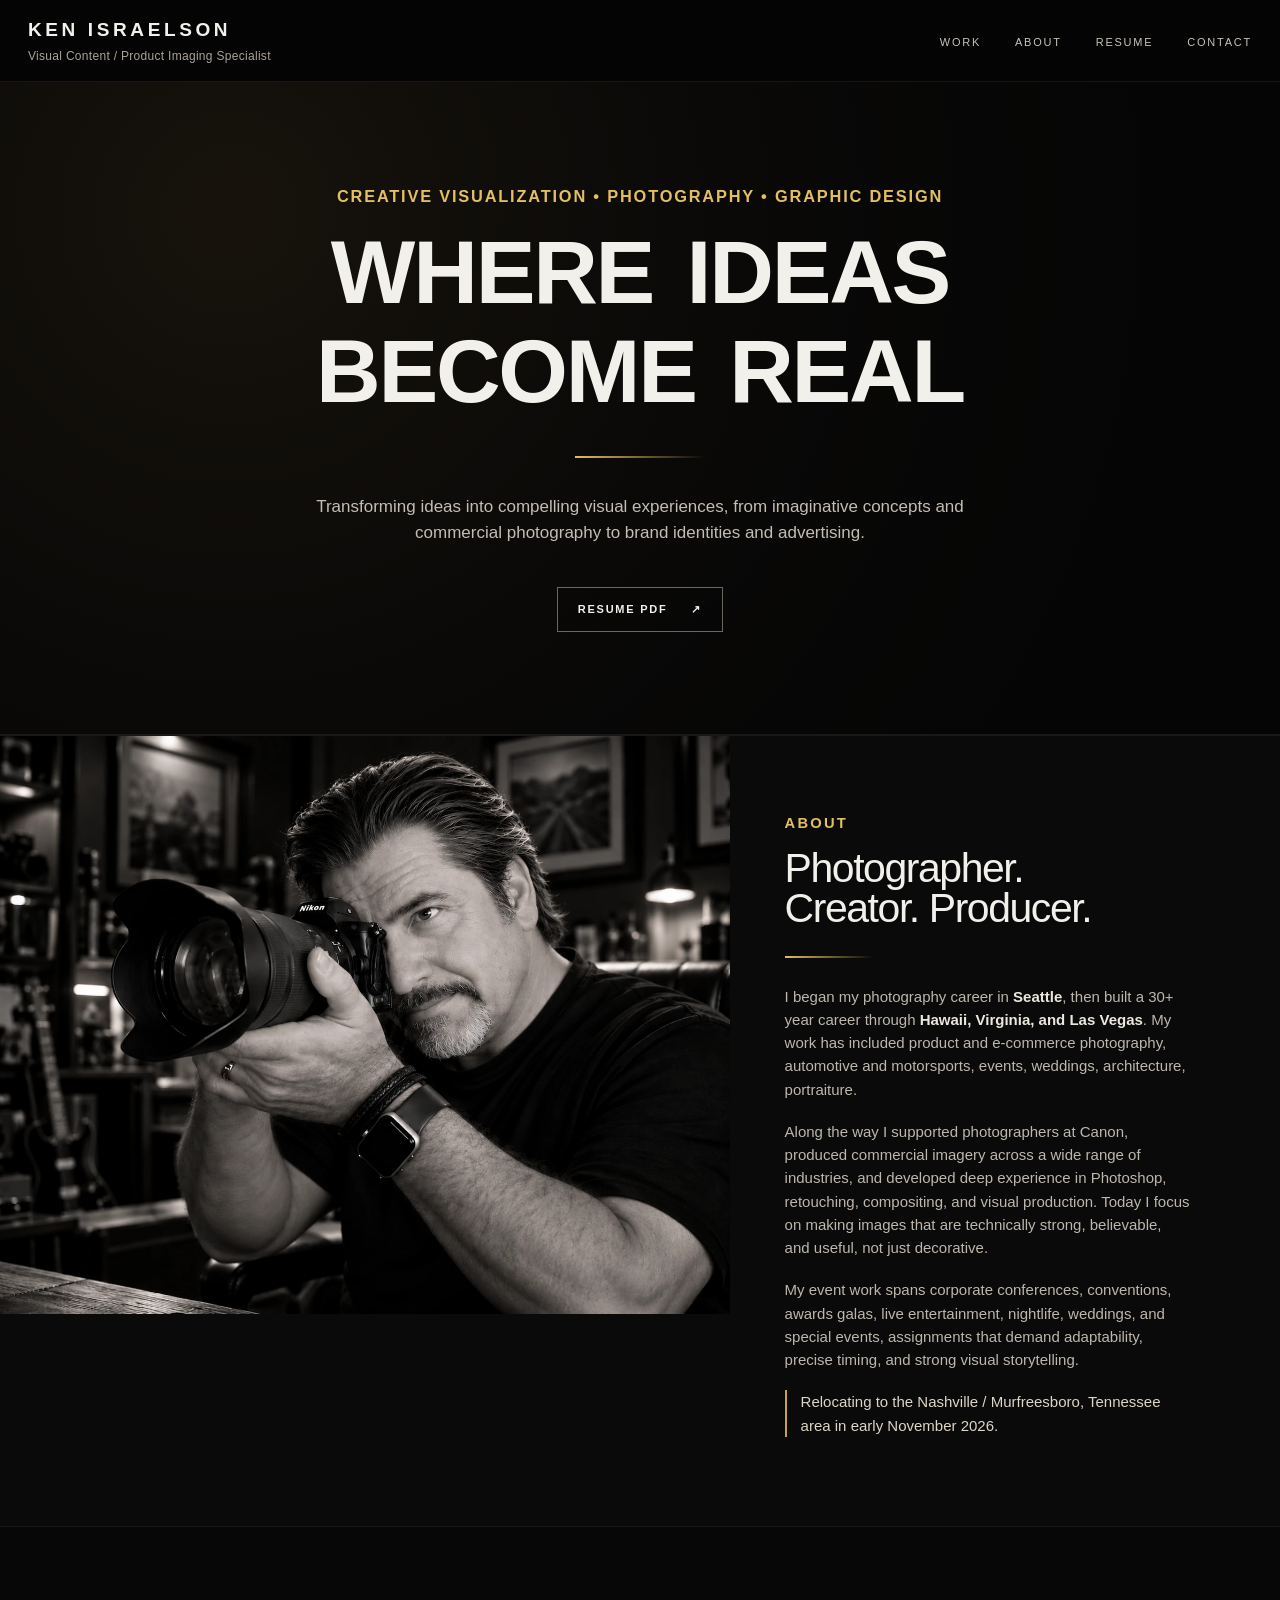
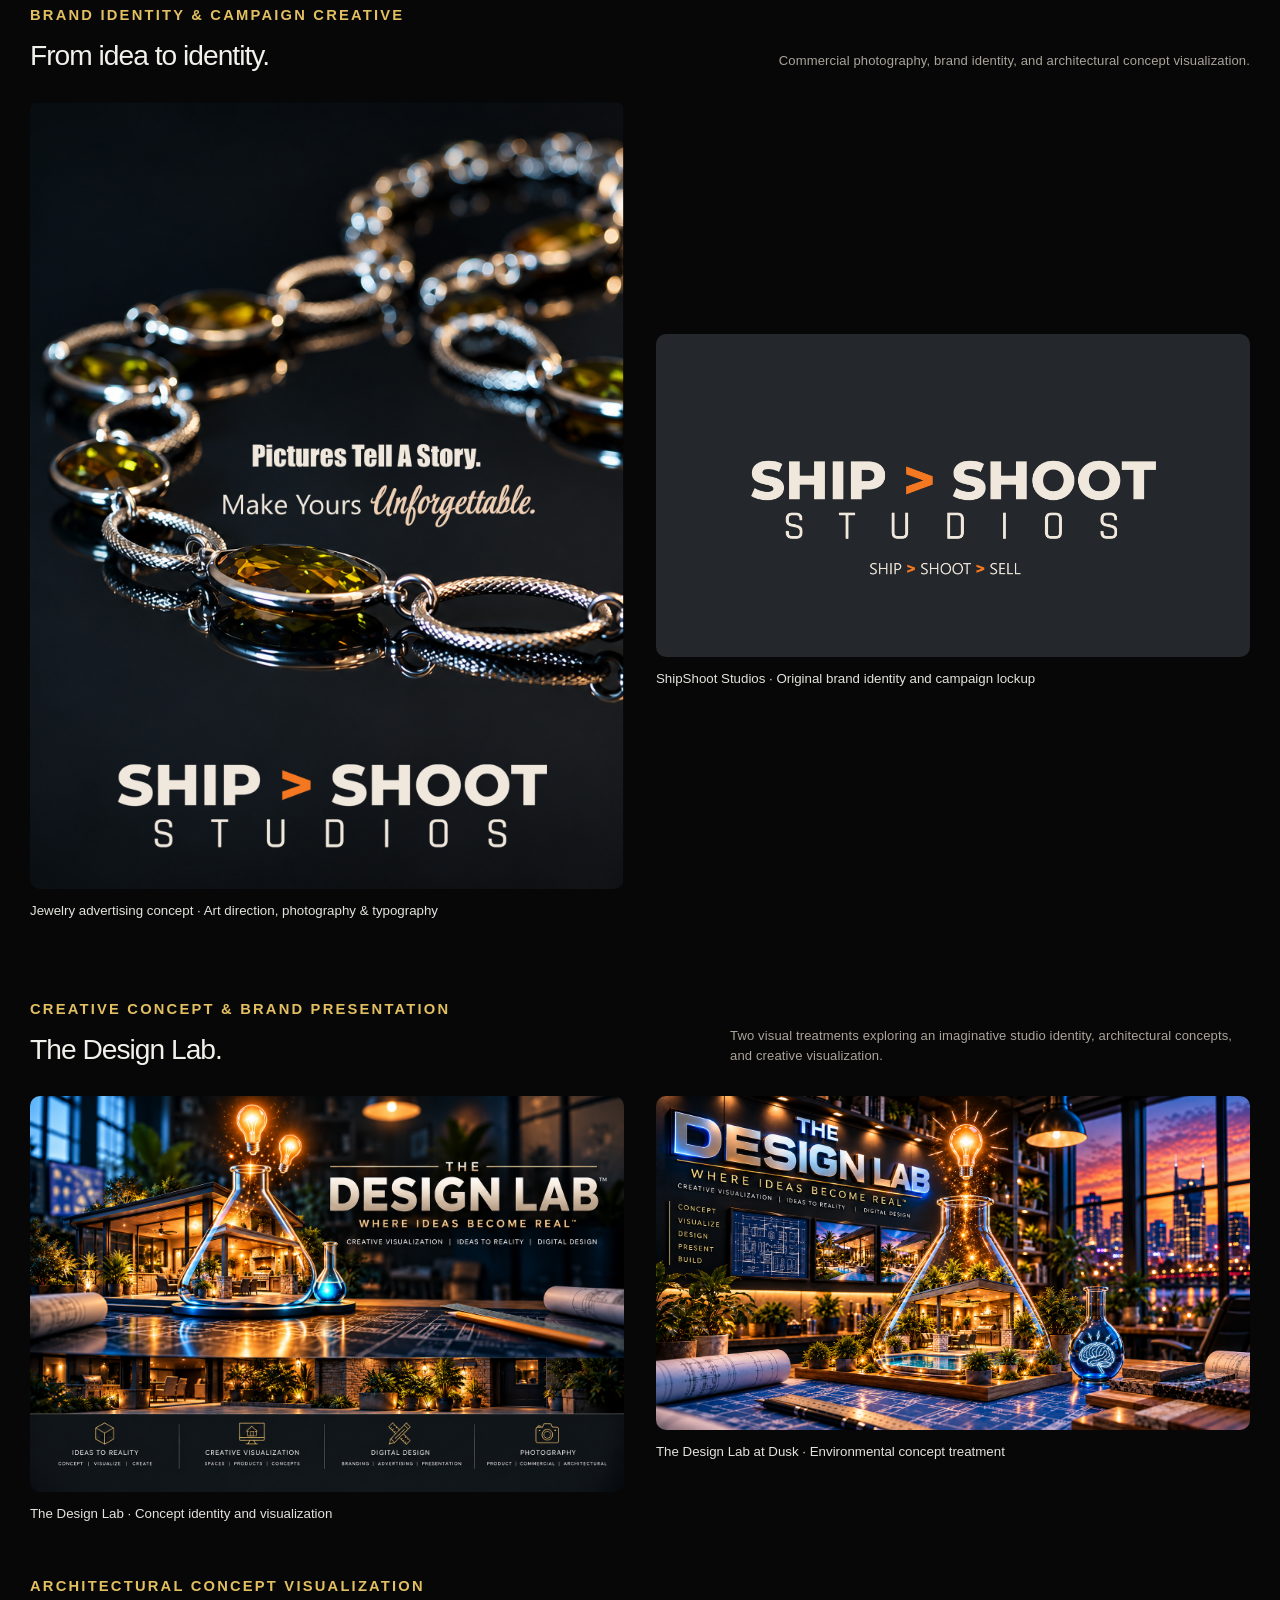
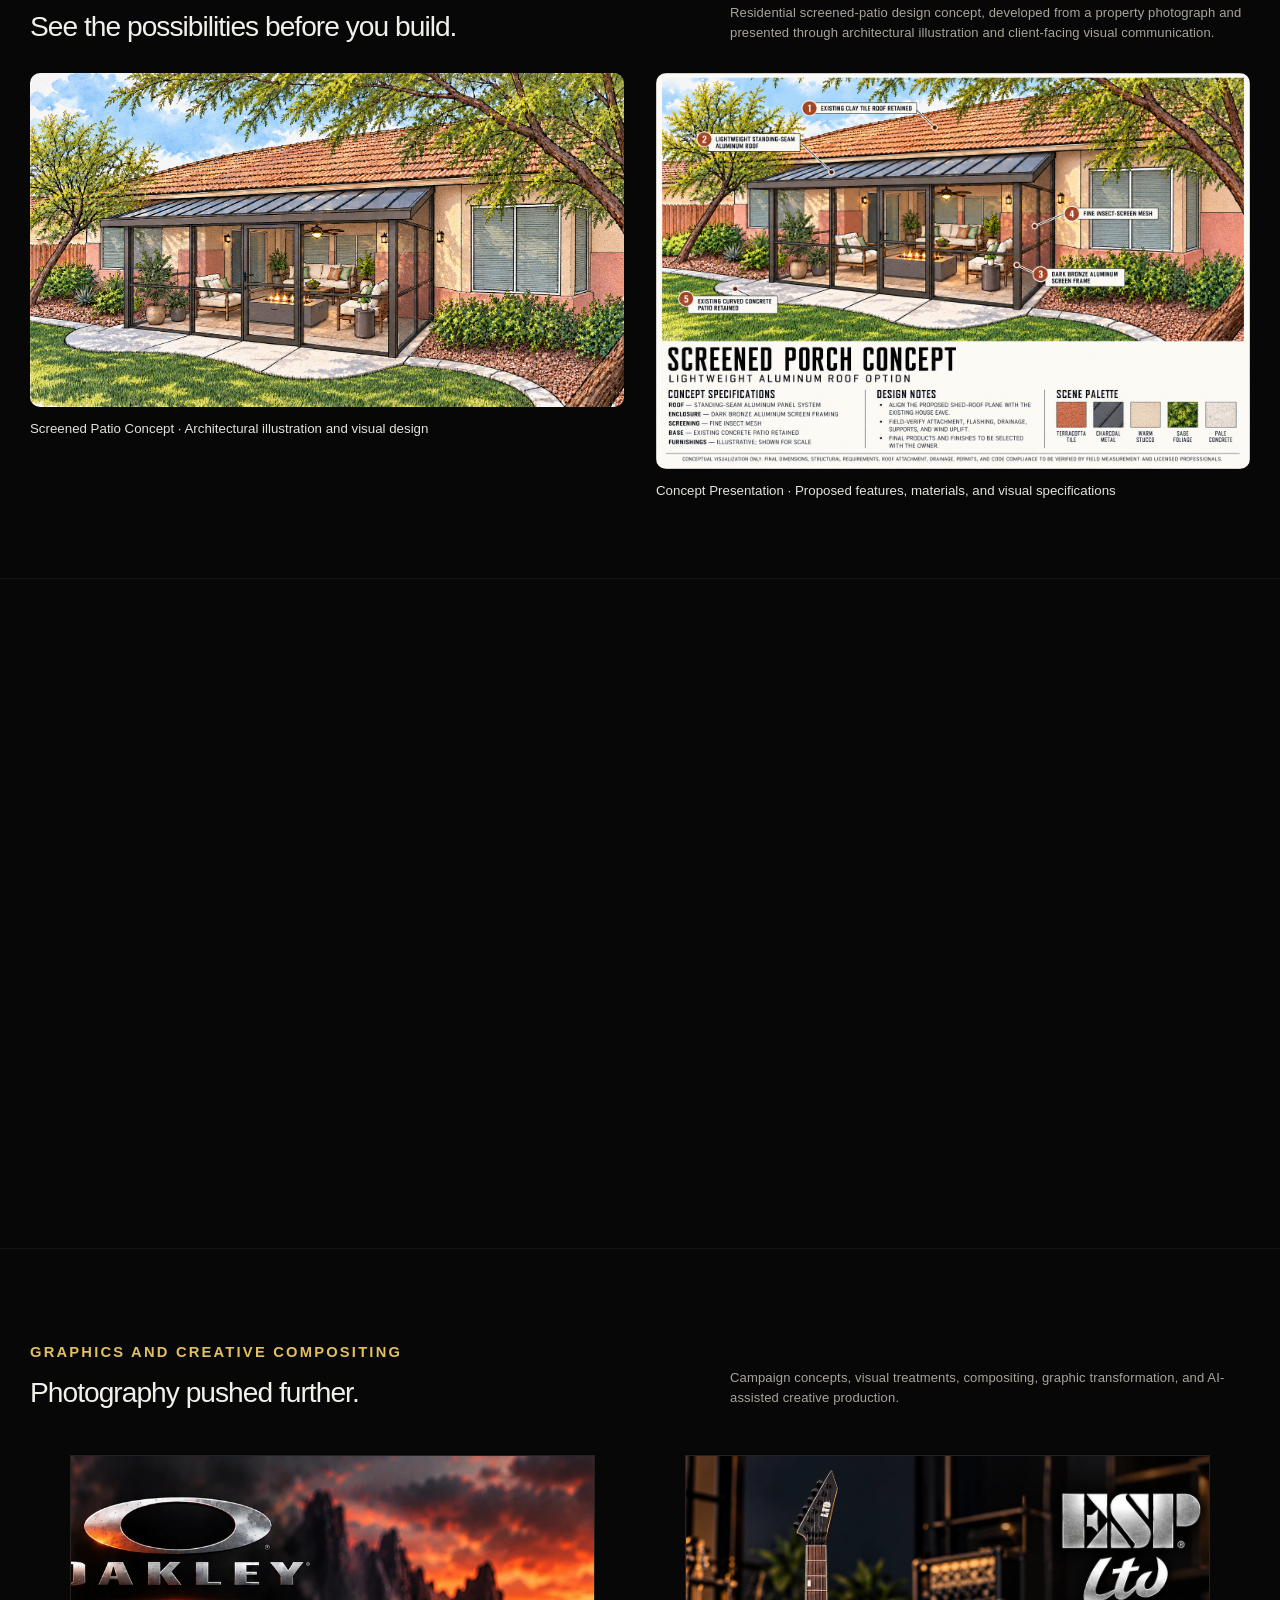
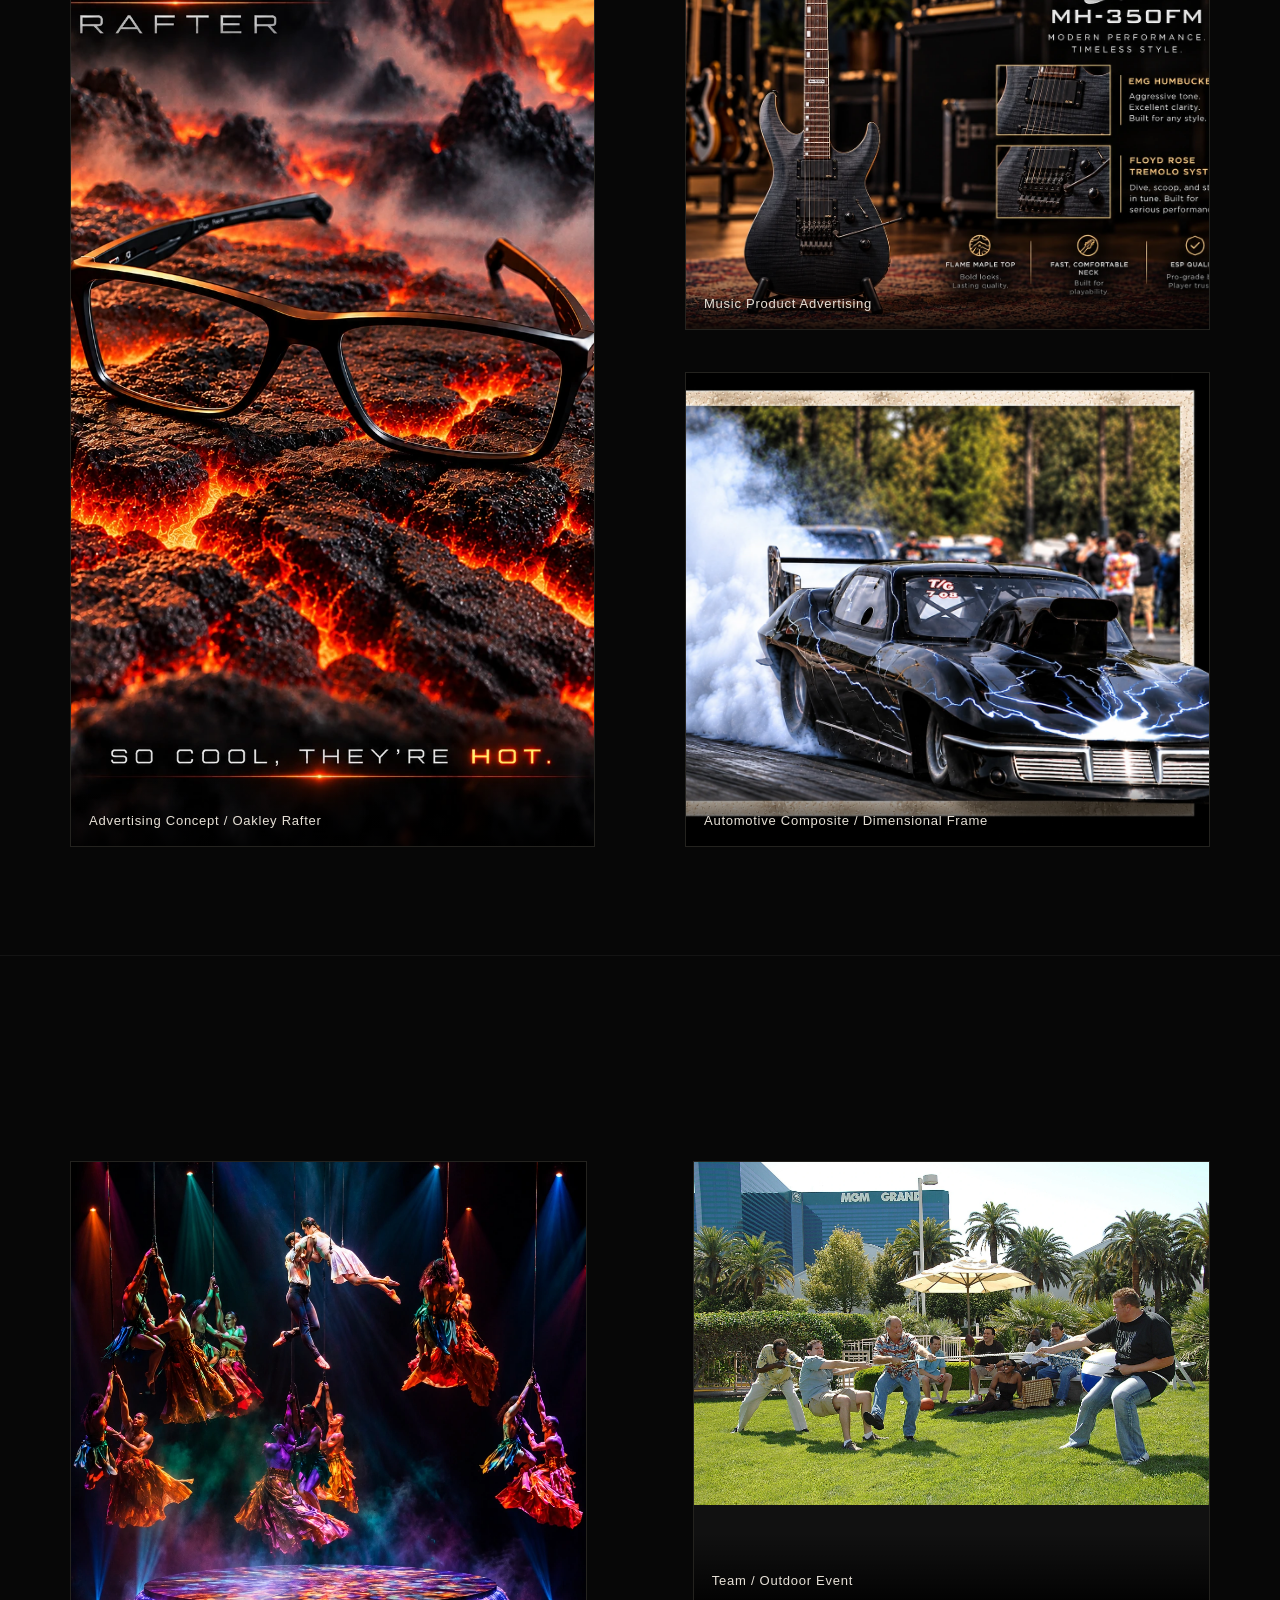
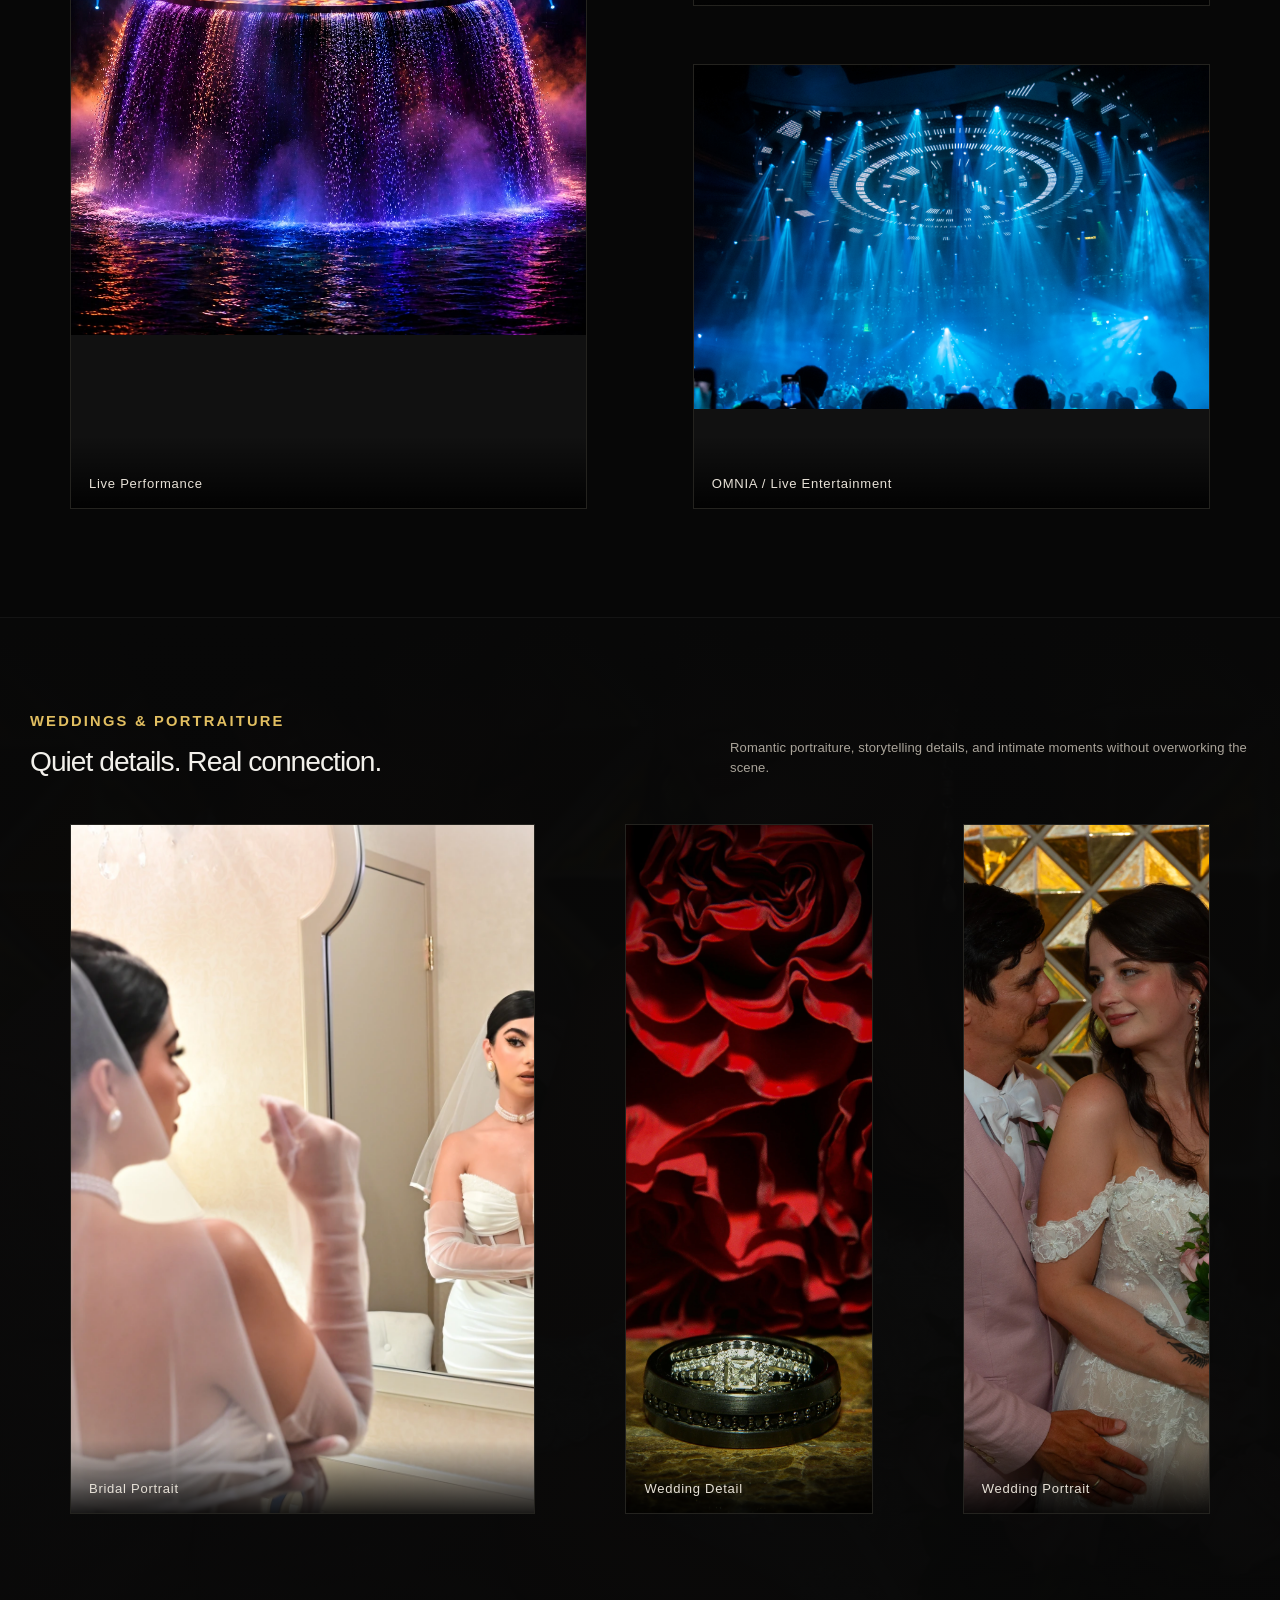
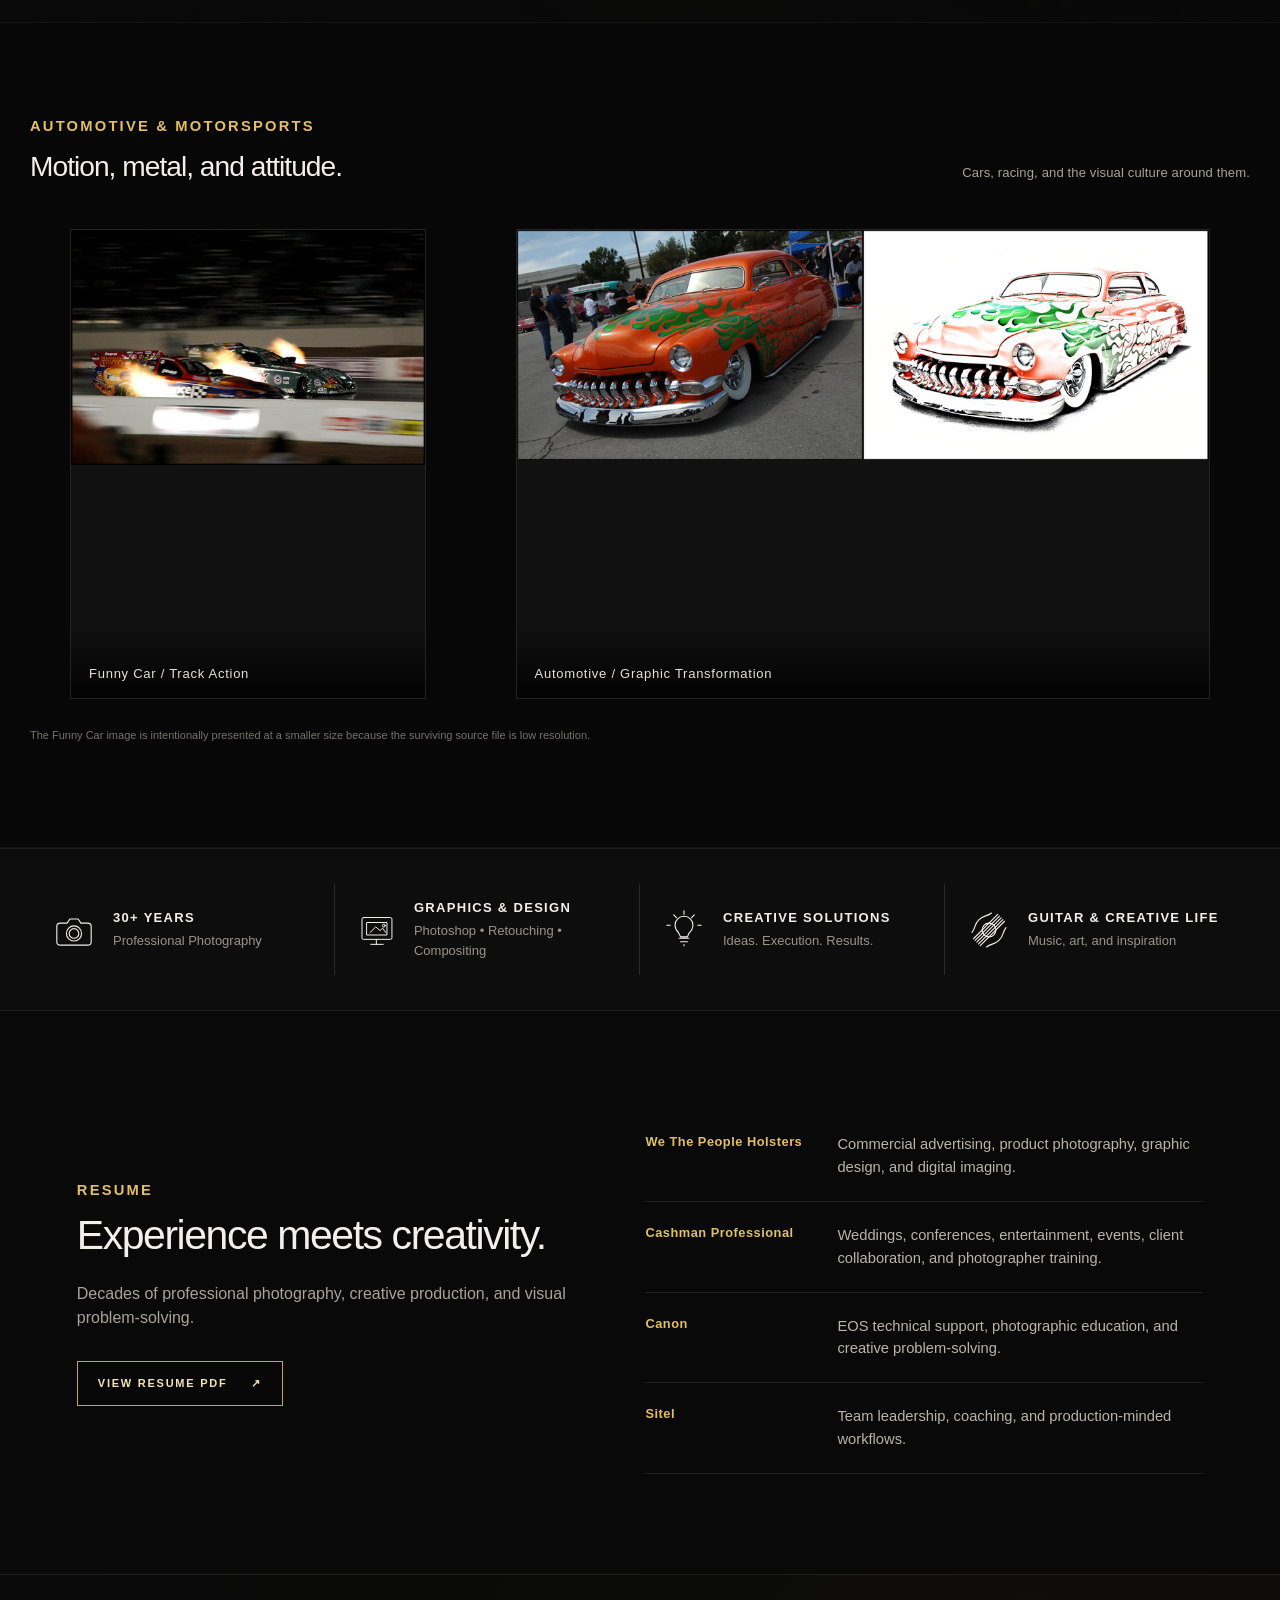
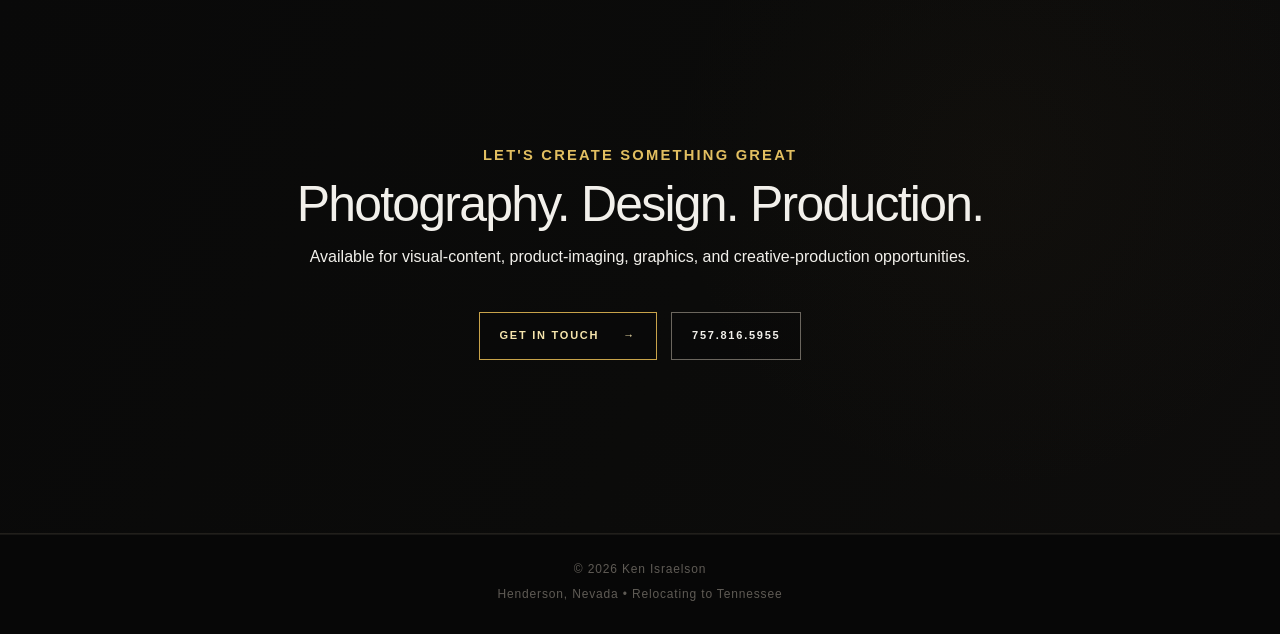
==== index.html @ 11bb99fb "Add files via upload" ====
<!DOCTYPE html>

<html lang="en">
<head>
<meta charset="utf-8"/>
<meta content="width=device-width, initial-scale=1" name="viewport"/>
<title>Ken Israelson, Creative Visualization, Photography &amp; Graphic Design</title>
<meta content="Creative visualization, commercial photography, graphic design and advertising by Ken Israelson. Where ideas become real." name="description"/>
<link href="styles.css" rel="stylesheet"/>
<style>
.brand-showcase { padding-block: clamp(3rem, 6vw, 6rem); }
.showcase-grid { display:grid; grid-template-columns:repeat(2,minmax(0,1fr));gap:clamp(1rem,2.5vw,2rem); }
.showcase-item { margin:0; min-width:0; }
.showcase-item img { display:block;width:100%;height:auto;object-fit:contain;border-radius:10px; }
.showcase-item img[src*="Extended_Transparent"] { background:#24272B; padding:clamp(1rem,2vw,2rem); box-sizing:border-box; }
.showcase-item figcaption { padding-top:.75rem; font-size:.88rem; line-height:1.45; opacity:.8; }
@media(max-width:760px){.showcase-grid{grid-template-columns:1fr;}}
</style>
<style>
/* Portfolio refinement: preserve full photographic compositions and hero typography. */
.hero { display:block; }
.hero-copy { max-width: 950px; width:100%; }
.product-mosaic { display:grid; grid-template-columns: repeat(2,minmax(0,1fr)); gap: clamp(1rem,2vw,1.75rem); }
.product-mosaic .tile { min-width:0; }
.product-mosaic .tile img { display:block; width:100%; height:auto; max-height:560px; object-fit:contain; object-position:center; }
.events-mosaic { display:grid; grid-template-columns:repeat(2,minmax(0,1fr));gap:clamp(1rem,2vw,1.75rem); }
.events-mosaic .tile { min-width:0; }
.events-mosaic .tile img { width:100%;height:auto;object-fit:contain; }
.selected .feature-grid { grid-template-columns:repeat(2,minmax(0,1fr)); }
@media (max-width:760px) { .product-mosaic,.events-mosaic,.selected .feature-grid {grid-template-columns:1fr;} }
</style><style>
/* Blink portfolio final editorial refinements */
.hero { min-height:auto; padding-bottom: clamp(3rem,6vw,5.5rem); }
.hero-copy { max-width:980px; }
.hero h1 { font-family: "Arial Black", "Montserrat", "Segoe UI", Arial, sans-serif; font-weight: 800; font-size:clamp(3.3rem, 7.2vw, 7.8rem); letter-spacing:-.065em; line-height:.98; text-transform:uppercase; text-wrap:balance; }
.hero-square-period { display:inline-block; width:.115em; height:.115em; background:currentColor; margin-left:.035em; vertical-align:baseline; transform:translateY(-.055em); }
.hero-actions { margin-top:1.85rem; }
.hero .eyebrow { letter-spacing:.19em; }
.brand-showcase { scroll-margin-top:6rem; }
.lab-heading { margin-top:clamp(3rem,6vw,6rem); }
.designlab-grid { grid-template-columns:1fr; }
.designlab-grid img { width:100%; height:auto; max-height:none; object-fit:contain; }
.product-holster img { max-height:330px!important; width:100%; object-fit:contain; background:#151718; }
.omnia-event img { max-height:560px; object-fit:contain; }
@media(max-width:760px) { .hero h1 { font-size:clamp(2.8rem,10vw,5rem); letter-spacing:-.055em; } .hero-copy {padding-inline:0;} }
</style><style>
/* Homepage-only eyebrow: easier to read without changing other section labels. */
.hero .eyebrow {
  font-size: clamp(14px, 1.25vw, 16px);
  font-weight: 700;
  letter-spacing: .12em;
  line-height: 1.5;
  max-width: 100%;
}
</style>
<style>
/* Final editorial and typography pass, 2026-10-24 */
/* Center the entire introduction, without stretching the words unnaturally. */
.hero { display:flex; justify-content:center; }
.hero-copy {
  width:min(100% - 48px, 850px);
  max-width:850px;
  min-height:0;
  margin:0 auto;
  padding:clamp(56px,7vw,105px) 0 clamp(62px,7vw,108px);
  align-items:stretch;
}
.hero h1 { max-width:100%; }
.hero-actions { width:100%; justify-content:center; }
/* Bring category labels forward, and restore readable supporting labels. */
.eyebrow { font-size:clamp(13px,1.15vw,16px); letter-spacing:.15em; line-height:1.5; }
.hero .eyebrow { font-size:clamp(14px,1.28vw,17px); letter-spacing:.11em; }
.section-heading h2 { font-size:clamp(24px,2.2vw,36px); line-height:1.13; }
.section-heading p { font-size:clamp(12.5px,1.02vw,14px); line-height:1.55; }
.showcase-item figcaption { font-size:clamp(13px,1.04vw,15px); opacity:.94; line-height:1.5; }
.tile figcaption { font-size:clamp(13px,1.02vw,15px); letter-spacing:.055em; }
.capability strong { font-size:13px; }
.capability span { font-size:13px; }
/* Make the two Design Lab treatments the same grid size as the patio pair. */
.designlab-grid { grid-template-columns:repeat(2,minmax(0,1fr)); }
.designlab-grid img { width:100%; height:auto; max-height:none; object-fit:contain; }
/* Use the unused vertical space beside the tall jewelry advertisement. */
.brand-showcase > .showcase-grid:first-of-type { align-items:stretch; }
.shipshoot-logo-item {
  display:flex; flex-direction:column; justify-content:center;
}
.shipshoot-logo-item img { width:100%; height:auto; object-fit:contain; }
.shipshoot-logo-item figcaption { align-self:stretch; }
@media(max-width:760px) {
  .hero-copy { width:calc(100% - 42px); padding-block:64px 72px; }
  .hero h1 { font-size:clamp(2.7rem,10vw,5rem); }
  .designlab-grid { grid-template-columns:1fr; }
  .shipshoot-logo-item { justify-content:flex-start; }
  .section-heading { gap:14px; }
}
</style><style>
/* 2026-10-24: Final homepage and closing-section layout correction. */
.hero { display:flex; justify-content:center; padding:0; text-align:center; }
.hero .hero-copy {
  box-sizing:border-box; width:min(100% - 40px, 1120px); max-width:1120px;
  margin:0 auto; padding:clamp(70px,8vw,118px) 0 clamp(72px,8vw,114px);
  display:flex; flex-direction:column; align-items:center; justify-content:center;
  text-align:center;
}
.hero h1 {
  width:100%; max-width:none; margin:0 auto;
  font-family:"Arial Black","Montserrat","Segoe UI",Arial,sans-serif;
  font-weight:800; font-size:clamp(27px,7vw,98px);
  line-height:1.10; letter-spacing:-.025em; word-spacing:.12em;
  text-align:center; text-wrap:unset;
}
.hero h1 .hero-line { display:inline-block; white-space:nowrap; }
.hero .eyebrow { margin-inline:auto; text-align:center; }
.hero .gold-rule { margin:clamp(22px,3vw,36px) auto; }
.hero p { max-width:690px; margin:0 auto 26px; text-align:center; }
.hero .hero-actions { width:100%; display:flex; justify-content:center; margin-top:14px; }
.hero .hero-actions .button { justify-content:center; }
/* Resume section: calm introductory column, four coherent experience points. */
.resume { gap:clamp(28px,5vw,80px); grid-template-columns:minmax(0, .95fr) minmax(0, 1.05fr); align-items:center; }
.resume-copy h2 { max-width:560px; }
.resume-copy p { max-width:560px; }
.resume-points > div { grid-template-columns:minmax(135px, 170px) minmax(0,1fr); gap:22px; align-items:start; }
.resume-points strong { font-size:clamp(12px,1vw,14px); line-height:1.45; letter-spacing:.04em; }
.resume-points span { font-size:clamp(14px,1.15vw,16px); line-height:1.55; }
/* Final contact and footer are centered as a unified closing composition. */
.contact { text-align:center; justify-content:center; }
.contact .contact-inner { display:flex; flex-direction:column; align-items:center; text-align:center; }
.contact .eyebrow { text-align:center; }
.contact h2 { max-width:100%; text-align:center; }
.contact p { max-width:760px; text-align:center; }
.contact .contact-actions { display:flex; flex-wrap:wrap; justify-content:center; align-items:center; gap:14px; margin-top:26px; }
.contact .contact-actions .button { justify-content:center; min-height:48px; }
footer { display:flex; flex-direction:column; align-items:center; justify-content:center; gap:7px; text-align:center; font-size:12px; letter-spacing:.07em; padding:25px 20px 30px; }
@media(max-width:980px) {
 .resume { grid-template-columns:1fr; gap:38px; }
 .resume-points > div { grid-template-columns:minmax(120px,170px) minmax(0,1fr); }
}
@media(max-width:620px) {
 .hero .hero-copy { width:calc(100% - 28px); padding-block:58px 68px; }
 .hero h1 { font-size:clamp(24px,6.9vw,43px); letter-spacing:-.03em; word-spacing:.06em; line-height:1.14; }
 .hero .eyebrow { font-size:12px; letter-spacing:.07em; }
 .hero .hero-actions .button { width:auto; min-width:188px; }
 .resume-points > div { grid-template-columns:1fr; gap:6px; }
 .contact .contact-actions { flex-direction:column; width:100%; }
 .contact .contact-actions .button { width:min(100%,310px); justify-content:center; }
 footer { font-size:11px; }
}
</style><style>/* Approved thin-line capabilities icons, 2026-10-24 */
.capabilities .capability svg {fill:none;stroke:currentColor;stroke-width:1.6px;stroke-linecap:round;stroke-linejoin:round;}
.capabilities .capability svg path,.capabilities .capability svg circle,.capabilities .capability svg rect {fill:none;stroke:inherit;stroke-width:inherit;}</style></head>
<body>
<header class="site-header">
<a aria-label="Ken Israelson home" class="brand" href="#top">
<span class="brand-name">KEN ISRAELSON</span>
<span class="brand-sub">Visual Content / Product Imaging Specialist</span>
</a>
<nav aria-label="Primary navigation">
<a href="#brand-showcase">WORK</a>
<a href="#about">ABOUT</a>
<a href="#resume">RESUME</a>
<a href="#contact">CONTACT</a>
</nav>
</header>
<main id="top">
<section class="hero">
<div class="hero-copy reveal">
<div class="eyebrow">CREATIVE VISUALIZATION • PHOTOGRAPHY • GRAPHIC DESIGN</div>
<h1><span class="hero-line">WHERE IDEAS</span><br/><span class="hero-line">BECOME REAL</span></h1>
<div class="gold-rule"></div>
<p>Transforming ideas into compelling visual experiences, from imaginative concepts and commercial photography to brand identities and advertising.</p>
<div class="hero-actions">
<a class="button" href="Ken_Israelson_Creative_Marketing_Designer.pdf" rel="noopener" target="_blank">RESUME PDF <span>↗</span></a>
</div>
</div>
</section>
<section class="about" id="about">
<div class="about-photo reveal">
<img alt="Ken Israelson photographing with a Nikon camera" src="assets/images/about-ken.webp"/>
</div>
<div class="about-copy reveal">
<div class="eyebrow">ABOUT</div>
<h2>Photographer.<br/>Creator. Producer.</h2>
<div class="gold-rule short"></div>
<p>I began my photography career in <strong>Seattle</strong>, then built a 30+ year career through <strong>Hawaii, Virginia, and Las Vegas</strong>. My work has included product and e-commerce photography, automotive and motorsports, events, weddings, architecture, portraiture.</p>
<p>Along the way I supported photographers at Canon, produced commercial imagery across a wide range of industries, and developed deep experience in Photoshop, retouching, compositing, and visual production. Today I focus on making images that are technically strong, believable, and useful, not just decorative.</p>
<p>My event work spans corporate conferences, conventions, awards galas, live entertainment, nightlife, weddings, and special events, assignments that demand adaptability, precise timing, and strong visual storytelling.</p><p class="relocation">Relocating to the Nashville / Murfreesboro, Tennessee area in early November 2026.</p>
</div>
</section><section aria-labelledby="showcase-title" class="portfolio-block brand-showcase" id="brand-showcase">
<div class="section-heading reveal">
<div><div class="eyebrow">BRAND IDENTITY &amp; CAMPAIGN CREATIVE</div><h2 id="showcase-title">From idea to identity.</h2></div>
<p>Commercial photography, brand identity, and architectural concept visualization.</p>
</div>
<div class="showcase-grid">
<figure class="showcase-item reveal">
<img alt="Necklace advertising concept with Unforgettable typography" loading="lazy" src="ShipShoot_Jewelry_Ad_v01.png"/>
<figcaption>Jewelry advertising concept · Art direction, photography &amp; typography</figcaption>
</figure>
<figure class="showcase-item reveal shipshoot-logo-item">
<img alt="ShipShoot Studios transparent extended brand identity with Ship Shoot Sell tagline" loading="lazy" src="ShipShoot_Studios_Extended_Transparent.png"/>
<figcaption>ShipShoot Studios · Original brand identity and campaign lockup</figcaption>
</figure>
</div><div class="section-heading reveal lab-heading"><div><div class="eyebrow">CREATIVE CONCEPT &amp; BRAND PRESENTATION</div><h2>The Design Lab.</h2></div><p>Two visual treatments exploring an imaginative studio identity, architectural concepts, and creative visualization.</p></div><div class="showcase-grid designlab-grid"><figure class="showcase-item reveal"><img alt="The Design Lab concept banner with model house and creative laboratory imagery" loading="lazy" src="The Design Lab_ Ideas Become Reality.png"/><figcaption>The Design Lab · Concept identity and visualization</figcaption></figure><figure class="showcase-item reveal"><img alt="The Design Lab at Dusk cinematic studio visualization" loading="lazy" src="The Design Lab at Dusk.png"/><figcaption>The Design Lab at Dusk · Environmental concept treatment</figcaption></figure></div>
<div class="section-heading reveal" style="margin-top:clamp(2rem,4vw,4rem)">
<div><div class="eyebrow">ARCHITECTURAL CONCEPT VISUALIZATION</div><h2>See the possibilities before you build.</h2></div>
<p>Residential screened-patio design concept, developed from a property photograph and presented through architectural illustration and client-facing visual communication.</p>
</div>
<div class="showcase-grid">
<figure class="showcase-item reveal">
<img alt="Approved screened patio architectural concept visualization" loading="lazy" src="APPROVED_LOCKED_architectural_concept_light_roof.png"/>
<figcaption>Screened Patio Concept · Architectural illustration and visual design</figcaption>
</figure>
<figure class="showcase-item reveal">
<img alt="Screened patio design concept technical presentation sheet with design callouts" loading="lazy" src="tech_spec_sheet_lightweight_aluminum_roof.png"/>
<figcaption>Concept Presentation · Proposed features, materials, and visual specifications</figcaption>
</figure>
</div>
</section>
<section class="portfolio-block product-block">
<div class="section-heading reveal">
<div><div class="eyebrow">PRODUCT &amp; E-COMMERCE</div><h2>Built to make the subject matter.</h2></div>
<p>Controlled light, clean surfaces, believable texture, and production-minded consistency.</p>
</div>
<div class="mosaic product-mosaic">
<figure class="tile reveal"><img alt="NVMe enclosure on reflective surface" loading="lazy" src="assets/images/nvme-enclosure.webp"/><figcaption>Tabletop / Technology</figcaption></figure>
<figure class="tile reveal product-holster"><img alt="Holster product photograph on industrial bench" loading="lazy" onerror="this.onerror=null;this.src='assets/images/hero-product.webp'" src="hero-product.JPG"/><figcaption>Product / Lifestyle Studio</figcaption></figure>
</div>
</section>
<section class="portfolio-block creative-block">
<div class="section-heading reveal">
<div><div class="eyebrow">GRAPHICS AND CREATIVE COMPOSITING</div><h2>Photography pushed further.</h2></div>
<p>Campaign concepts, visual treatments, compositing, graphic transformation, and AI-assisted creative production.</p>
</div>
<div class="mosaic creative-mosaic">
<figure class="tile tall reveal"><img alt="Oakley Rafter volcanic advertising concept" loading="lazy" src="assets/images/oakley-rafter-lava.webp"/><figcaption>Advertising Concept / Oakley Rafter</figcaption></figure>
<figure class="tile wide reveal"><img alt="ESP LTD MH-350FM advertising composition" loading="lazy" src="assets/images/esp-ltd-mh350fm.webp"/><figcaption>Music Product Advertising</figcaption></figure>
<figure class="tile wide reveal"><img alt="Corvette burnout pop-out compositing treatment" loading="lazy" src="assets/images/corvette-popout.webp"/><figcaption>Automotive Composite / Dimensional Frame</figcaption></figure>
</div>
</section>
<section class="portfolio-block event-block">
<div class="section-heading reveal">
<div><div class="eyebrow">PEOPLE &amp; EVENTS</div><h2>Moments with energy.</h2></div>
<p>Live performance, corporate events, audiences, and candid human interaction.</p>
</div>
<div class="mosaic events-mosaic">
<figure class="tile tall reveal"><img alt="Aerial performance over a water stage" loading="lazy" src="assets/images/le-reve-enhanced.webp"/><figcaption>Live Performance</figcaption></figure>
<figure class="tile reveal"><img alt="Outdoor corporate team event" loading="lazy" src="assets/images/event-outdoor.webp"/><figcaption>Team / Outdoor Event</figcaption></figure>
<figure class="tile reveal omnia-event"><img alt="OMNIA nightclub kinetic chandelier and theatrical lighting" loading="lazy" src="Omnia.jpg"/><figcaption>OMNIA / Live Entertainment</figcaption></figure></div>
</section>
<section class="portfolio-block wedding-block">
<div aria-hidden="true" class="wedding-bg"></div>
<div class="section-heading reveal">
<div><div class="eyebrow">WEDDINGS &amp; PORTRAITURE</div><h2>Quiet details. Real connection.</h2></div>
<p>Romantic portraiture, storytelling details, and intimate moments without overworking the scene.</p>
</div>
<div class="mosaic wedding-mosaic">
<figure class="tile wide reveal"><img alt="Bride reflected in a mirror" loading="lazy" src="assets/images/bride-mirror.webp"/><figcaption>Bridal Portrait</figcaption></figure>
<figure class="tile tall reveal"><img alt="Wedding rings in front of deep red roses" loading="lazy" src="assets/images/wedding-rings.webp"/><figcaption>Wedding Detail</figcaption></figure>
<figure class="tile tall reveal"><img alt="Wedding couple portrait against stained glass" loading="lazy" src="assets/images/wedding-couple.webp"/><figcaption>Wedding Portrait</figcaption></figure>
</div>
</section>
<section class="portfolio-block auto-block">
<div class="section-heading reveal">
<div><div class="eyebrow">AUTOMOTIVE &amp; MOTORSPORTS</div><h2>Motion, metal, and attitude.</h2></div>
<p>Cars, racing, and the visual culture around them.</p>
</div>
<div class="auto-grid">
<figure class="tile john-force reveal"><img alt="John Force Castrol Funny Car racing alongside another Funny Car" loading="lazy" src="assets/images/john-force-funny-car.jpg"/><figcaption>Funny Car / Track Action</figcaption></figure>
<figure class="tile ratrod reveal"><img alt="Orange Mercury photograph paired with a graphic interpretation" loading="lazy" src="assets/images/mercury-graphic.jpg"/><figcaption>Automotive / Graphic Transformation</figcaption></figure>
</div>
<p class="small-source-note reveal">The Funny Car image is intentionally presented at a smaller size because the surviving source file is low resolution.</p>
</section>
<section aria-label="Capabilities" class="capabilities reveal">
<div class="capability">
<svg aria-hidden="true" fill="none" stroke="currentColor" stroke-linecap="round" stroke-linejoin="round" stroke-width="1.6" viewbox="0 0 64 64"><path d="M12 22h10l4-6h12l4 6h10a5 5 0 0 1 5 5v22a5 5 0 0 1-5 5H12a5 5 0 0 1-5-5V27a5 5 0 0 1 5-5Z"></path><circle cx="32" cy="37" r="11"></circle><circle cx="32" cy="37" r="7"></circle></svg>
<div><strong>30+ YEARS</strong><span>Professional Photography</span></div>
</div>
<div class="capability">
<svg aria-hidden="true" fill="none" stroke="currentColor" stroke-linecap="round" stroke-linejoin="round" stroke-width="1.6" viewbox="0 0 64 64"><rect height="35" rx="2.5" width="48" x="8" y="12"></rect><path d="M31 47v8M22 55h20M16 20h32v20H16zM21 36l9-9 7 6 4-4 5 7"></path><circle cx="43" cy="25" r="2.3"></circle></svg>
<div><strong>GRAPHICS &amp; DESIGN</strong><span>Photoshop • Retouching • Compositing</span></div>
</div>
<div class="capability">
<svg aria-hidden="true" fill="none" stroke="currentColor" stroke-linecap="round" stroke-linejoin="round" stroke-width="1.6" viewbox="0 0 64 64"><path d="M25 44h14M27 49h10M32 53v2M24 36c-3-3-5-7-5-11a13 13 0 0 1 26 0c0 5-3 9-6 12l-2 5H27l-3-6Z M32 4v5M12 25h-5M52 25h5M17 10l4 4M47 10l-4 4"></path></svg>
<div><strong>CREATIVE SOLUTIONS</strong><span>Ideas. Execution. Results.</span></div>
</div>
<div class="capability">
<svg aria-hidden="true" fill="none" stroke="currentColor" stroke-linecap="round" stroke-linejoin="round" stroke-width="1.6" viewbox="0 0 64 64"><g transform="rotate(45 32 32)"><path d="M17 12c-1 9-6 10-6 20s5 11 6 20M47 12c1 9 6 10 6 20s-5 11-6 20"></path><circle cx="32" cy="32" r="10"></circle><path d="M25 7v50M28.5 7v50M32 7v50M35.5 7v50M39 7v50"></path></g></svg>
<div><strong>GUITAR &amp; CREATIVE LIFE</strong><span>Music, art, and inspiration</span></div>
</div>
</section>
<section class="resume" id="resume">
<div class="resume-copy reveal">
<div class="eyebrow">RESUME</div>
<h2>Experience meets creativity.</h2>
<p>Decades of professional photography, creative production, and visual problem-solving.</p>
<a class="button gold" href="Ken_Israelson_Creative_Marketing_Designer.pdf" rel="noopener" target="_blank">VIEW RESUME PDF <span>↗</span></a>
</div>
<div class="resume-points reveal"><div><strong>We The People Holsters</strong><span>Commercial advertising, product photography, graphic design, and digital imaging.</span></div><div><strong>Cashman Professional</strong><span>Weddings, conferences, entertainment, events, client collaboration, and photographer training.</span></div><div><strong>Canon</strong><span>EOS technical support, photographic education, and creative problem-solving.</span></div><div><strong>Sitel</strong><span>Team leadership, coaching, and production-minded workflows.</span></div></div>
</section>
<section class="contact" id="contact">
<div aria-hidden="true" class="sunset"><div class="mountain one"></div><div class="mountain two"></div></div>
<div class="contact-inner reveal">
<div class="eyebrow">LET'S CREATE SOMETHING GREAT</div>
<h2>Photography. Design. Production.</h2>
<p>Available for visual-content, product-imaging, graphics, and creative-production opportunities.</p>
<div class="contact-actions">
<a class="button gold" href="mailto:kenimail@yahoo.com">GET IN TOUCH <span>→</span></a>
<a class="button" href="tel:+17578165955">757.816.5955</a>
</div>
</div>
</section>
</main>
<footer>
<span>© 2026 Ken Israelson</span>
<span>Henderson, Nevada • Relocating to Tennessee</span>
</footer>
<script src="script.js"></script>
</body>
</html>
---- styles.css ----
:root{--font-display:'Segoe UI Variable Display','Segoe UI',Helvetica,Arial,sans-serif;--font-body:'Segoe UI Variable Text','Segoe UI',Helvetica,Arial,sans-serif;
  --bg:#070707; --panel:#0d0d0d; --panel2:#121212; --text:#f2f0eb; --muted:#aaa49a;
  --gold:#c8a34a; --gold2:#e2bf61; --line:#2b2925; --max:1460px;
}
*{box-sizing:border-box}
html{scroll-behavior:smooth;background:var(--bg)}
body{margin:0;background:var(--bg);color:var(--text);font-family:var(--font-body);line-height:1.55;overflow-x:hidden}
a{color:inherit;text-decoration:none}
img{display:block;width:100%;height:100%;object-fit:cover}
.site-header{position:sticky;top:0;z-index:50;height:82px;padding:0 max(28px,calc((100vw - var(--max))/2));display:flex;align-items:center;justify-content:space-between;background:rgba(5,5,5,.89);backdrop-filter:blur(14px);border-bottom:1px solid rgba(255,255,255,.07)}
.brand{display:flex;flex-direction:column;gap:2px}.brand-name{font-size:19px;font-weight:800;letter-spacing:.19em}.brand-sub{font-size:12px;color:#aaa39a;letter-spacing:.025em}
nav{display:flex;gap:34px}nav a{font-size:11px;letter-spacing:.16em;color:#c8c2b9;position:relative;padding:30px 0 26px}nav a:after{content:"";position:absolute;left:0;bottom:18px;width:0;height:1px;background:var(--gold);transition:.25s}nav a:hover:after{width:100%}
main{overflow:hidden}.hero{
  width:100%;
  max-width:none;
  margin:0;
  min-height:560px;
  display:block;
  border-left:0;
  border-right:0;
  border-bottom:1px solid #181818;
  background:
    radial-gradient(circle at 18% 20%,#17130c 0,#0a0908 42%,#050505 78%),
    linear-gradient(90deg,#090909,#050505);
}
.hero-copy{
  max-width:var(--max);
  min-height:560px;
  margin:auto;
  padding:92px 6vw 82px;
  display:flex;
  flex-direction:column;
  justify-content:center;
}
.eyebrow{color:var(--gold2);font-size:10px;font-weight:700;letter-spacing:.26em;margin-bottom:14px}.hero h1,.section-heading h2,.about h2,.resume h2,.contact h2{font-family:var(--font-display);font-weight:400;margin:0;letter-spacing:-.035em}.hero h1{font-size:clamp(43px,4.5vw,75px);line-height:.98}.gold-rule{width:130px;height:2px;background:linear-gradient(90deg,var(--gold2),transparent);margin:27px 0}.gold-rule.short{width:88px}.hero p{max-width:540px;color:#c4bdb3;font-size:17px;margin:0 0 32px}.hero-actions{display:flex;gap:12px;flex-wrap:wrap}.button{display:inline-flex;align-items:center;gap:24px;border:1px solid #6b665e;padding:13px 20px;font-size:11px;font-weight:700;letter-spacing:.16em;transition:.25s;background:rgba(0,0,0,.15)}.button:hover{border-color:#aaa39a;background:#111}.button.gold{border-color:var(--gold);color:#f6e5ad}.button.gold:hover{background:rgba(200,163,74,.12)}
.selected,.portfolio-block{max-width:var(--max);margin:auto;padding:92px 30px}.section-heading{display:flex;align-items:end;justify-content:space-between;gap:50px;margin-bottom:30px}.section-heading h2{font-size:clamp(27px,2.55vw,42px);line-height:1.08}.section-heading p{max-width:520px;margin:0;color:var(--muted);font-size:13px;letter-spacing:.01em}.feature-grid{display:grid;grid-template-columns:repeat(3,1fr);gap:10px}.feature-card{background:#0d0d0d;border:1px solid #24231f}.feature-card .media{height:285px;overflow:hidden}.feature-card .media img,.tile img{transition:transform .6s cubic-bezier(.2,.7,.2,1)}.feature-card:hover .media img,.tile:hover img{transform:scale(1.075)}.feature-card,.tile{cursor:default}.card-copy{padding:14px 16px 16px;display:flex;flex-direction:column}.card-copy strong{font-size:11px;letter-spacing:.08em}.card-copy span{font-size:12px;color:#99938a;margin-top:3px}
.about{max-width:var(--max);margin:auto;display:grid;grid-template-columns:1.14fr .86fr;background:#0a0a0a;border-top:1px solid #181818;border-bottom:1px solid #181818}.about-photo{overflow:hidden;aspect-ratio:1.263/1}.about-photo img{width:100%;height:106%;object-fit:cover;object-position:top center}.about-copy{padding:76px 7vw 70px 55px;display:flex;flex-direction:column;justify-content:center}.about h2{font-size:clamp(34px,3.2vw,54px);line-height:.98}.about p{color:#bdb7ad;font-size:15px;margin:0 0 19px}.about p strong{color:#ece8df}.relocation{border-left:2px solid var(--gold);padding-left:14px;color:#ddd5c7!important}
.portfolio-block{border-bottom:1px solid #141414}.mosaic{display:grid;gap:10px}.product-mosaic{grid-template-columns:1.05fr 1fr}.product-mosaic .tall{grid-row:span 2;min-height:720px}.product-mosaic .tile:not(.tall){min-height:355px}.creative-mosaic{grid-template-columns:repeat(2,1fr)}.creative-mosaic .tall{grid-row:span 2;min-height:980px}.creative-mosaic .wide{min-height:475px}.creative-mosaic .full-span{grid-column:1/-1;min-height:0;aspect-ratio:984/602}.creative-mosaic .full-span img{width:100%;height:100%;object-fit:contain;background:#050505}.tile{position:relative;overflow:hidden;background:#111;border:1px solid #24231f}.tile figcaption{position:absolute;left:0;right:0;bottom:0;padding:38px 18px 14px;background:linear-gradient(transparent,rgba(0,0,0,.88));font-size:11px;letter-spacing:.12em;color:#e7e1d7}

.interface-block{padding-top:108px;padding-bottom:108px}
.interface-block .section-heading h2{
  font-size:clamp(24px,2.15vw,35px);
  line-height:1.08;
  letter-spacing:-.01em;
}

.interface-feature{margin:0;overflow:hidden;background:#0b0b0b;border:1px solid #302c24;box-shadow:0 26px 70px rgba(0,0,0,.38)}
.interface-feature img{display:block;width:100%;height:auto;object-fit:contain;transition:transform .7s cubic-bezier(.2,.7,.2,1)}
.interface-feature:hover img{transform:scale(1.018)}
.interface-feature figcaption{display:flex;align-items:baseline;justify-content:space-between;gap:28px;padding:18px 20px 20px;border-top:1px solid #26231e;background:#0c0c0c}
.interface-feature figcaption strong{font-family:var(--font-display);font-size:17px;font-weight:600;letter-spacing:-.015em;color:#f0ede7}
.interface-feature figcaption span{max-width:760px;text-align:right;font-size:12px;line-height:1.6;letter-spacing:.04em;color:#8f897f}
.events-mosaic{grid-template-columns:1fr 1fr}.events-mosaic .tall{grid-row:span 2;min-height:900px}.events-mosaic .tile:not(.tall){min-height:445px}.wedding-block{position:relative;isolation:isolate}.wedding-bg{position:absolute;inset:0;z-index:-2;background:url('assets/images/wedding-couple.webp') center 42%/cover no-repeat;opacity:.12}.wedding-block:after{content:"";position:absolute;inset:0;z-index:-1;background:linear-gradient(#080808 0%,rgba(8,8,8,.82) 25%,rgba(8,8,8,.88) 100%)}.wedding-mosaic{grid-template-columns:1.25fr .75fr .75fr}.wedding-mosaic .tile{min-height:690px}.wedding-mosaic .wide img{object-position:center 44%}.wedding-mosaic .tall img{object-position:center center}
.auto-grid{display:grid;grid-template-columns:.72fr 1.28fr;gap:10px;align-items:start}.auto-grid .tile{min-height:470px}.auto-grid .john-force{max-width:620px;justify-self:start}.auto-grid .john-force img{object-fit:contain;background:#050505}.small-source-note{font-size:11px;color:#777168;margin-top:12px}.nature-grid{display:grid;grid-template-columns:1fr 1fr;gap:10px}.nature-grid .tile{min-height:560px}.nature-grid .nature-hero{
  grid-column:1/-1;
  width:100vw;
  min-height:0;
  aspect-ratio:5/1;
  margin-left:calc((100% - 100vw)/2);
  border-left:0;
  border-right:0;
}
.nature-grid .nature-hero img{
  width:100%;
  height:100%;
  object-fit:cover;
  object-position:center center;
  filter:saturate(.68) contrast(.94) brightness(.98);
}
.capabilities{max-width:var(--max);margin:0 auto 0;padding:35px 30px;display:grid;grid-template-columns:repeat(4,1fr);border-top:1px solid #201e1a;border-bottom:1px solid #201e1a;background:#0d0d0d}.capability{display:flex;align-items:center;gap:17px;padding:14px 22px;border-right:1px solid #2b2925}.capability:last-child{border-right:0}.capability svg{width:44px;height:44px;fill:none;stroke:var(--gold2);stroke-width:2}.capability strong{display:block;font-size:10px;letter-spacing:.1em}.capability span{display:block;color:#9a948b;font-size:11px;margin-top:3px}
.resume{max-width:var(--max);margin:auto;padding:100px 6vw;display:grid;grid-template-columns:1fr 1fr;gap:80px;background:#090909}.resume h2{font-size:clamp(32px,3.2vw,50px);line-height:1.02}.resume-copy p{color:#aaa39a;max-width:600px;margin:25px 0 30px}.resume-points{display:flex;flex-direction:column;justify-content:center}.resume-points>div{padding:22px 0;border-bottom:1px solid #24211c;display:grid;grid-template-columns:120px 1fr;gap:20px}.resume-points strong{color:var(--gold2);font-size:11px;letter-spacing:.12em}.resume-points span{color:#bbb4aa;font-size:14px}
.contact{
  width:100%;
  max-width:none;
  margin:0;
  min-height:560px;
  padding:88px 6vw 92px;
  display:flex;
  align-items:center;
  background:
    radial-gradient(circle at 78% 34%,rgba(103,77,39,.055),transparent 31%),
    linear-gradient(115deg,#090909 0%,#0b0b0a 55%,#0e0d0c 100%);
  border-top:1px solid #221f1a;
  border-bottom:1px solid #211f1b;
}
.contact-inner{
  width:100%;
  max-width:var(--max);
  margin:auto;
}
.contact h2{
  font-size:clamp(38px,3.9vw,62px);
  line-height:.98;
  max-width:760px;
  margin:0;
}
.contact-details{
  margin-top:54px;
  display:flex;
  flex-direction:column;
  align-items:flex-start;
}
.contact-email,.contact-phone{
  font-family:var(--font-body);
  font-size:clamp(20px,1.8vw,29px);
  font-weight:400;
  line-height:1.15;
  margin-bottom:18px;
  color:#e5e1da;
  letter-spacing:.025em;
}
.contact-email:hover,.contact-phone:hover{color:var(--gold2)}
.contact-location{
  margin:12px 0 28px;
  color:#9d978e;
  font-size:clamp(14px,1.2vw,18px);
  letter-spacing:.04em;
}
.contact-relocation{
  margin:0;
  color:#817c74;
  font-size:clamp(13px,1.05vw,16px);
  line-height:1.6;
  letter-spacing:.025em;
}
footer{
  width:100%;
  max-width:none;
  margin:0;
  padding:15px max(24px,calc((100vw - var(--max))/2 + 30px)) 22px;
  display:flex;
  justify-content:space-between;
  border-top:1px solid #171614;
  background:#070707;
  color:#5f5b55;
  font-size:9px;
  font-weight:400;
  letter-spacing:.12em;
}
.reveal{opacity:0;transform:translateY(18px);transition:opacity .7s ease,transform .7s ease}.reveal.visible{opacity:1;transform:none}
@media(max-width:980px){.site-header{height:auto;padding:18px 22px;align-items:flex-start}.brand-sub{max-width:260px}nav{gap:16px;flex-wrap:wrap;justify-content:flex-end}nav a{padding:7px 0;font-size:9px}nav a:after{bottom:0}.hero{min-height:0}.hero-copy{min-height:500px;padding:74px 28px 62px}.section-heading{align-items:flex-start;flex-direction:column;gap:14px}.feature-grid{grid-template-columns:1fr}.about{grid-template-columns:1fr}.about-copy{padding:60px 28px}.creative-mosaic,.events-mosaic,.product-mosaic,.nature-grid,.auto-grid{grid-template-columns:1fr}.product-mosaic .tall,.creative-mosaic .tall,.events-mosaic .tall{grid-row:auto;min-height:650px}.creative-mosaic .wide,.events-mosaic .tile:not(.tall),.product-mosaic .tile:not(.tall),.auto-grid .tile,.nature-grid .tile{min-height:420px}.creative-mosaic .full-span{grid-column:auto;min-height:0;aspect-ratio:984/602}.nature-grid .nature-hero{grid-column:auto;width:100vw;min-height:300px;aspect-ratio:auto;margin-left:calc((100% - 100vw)/2)}.wedding-mosaic{grid-template-columns:1fr 1fr}.wedding-mosaic .wide{grid-column:1/-1}.capabilities{grid-template-columns:1fr 1fr}.capability:nth-child(2){border-right:0}.resume{grid-template-columns:1fr}.interface-feature figcaption{align-items:flex-start;flex-direction:column;gap:7px}.interface-feature figcaption span{text-align:left}.contact{min-height:680px;padding:95px 34px 105px}}
@media(max-width:620px){.site-header{position:relative;display:block}.brand{margin-bottom:14px}nav{justify-content:flex-start}.hero h1{font-size:38px}.selected,.portfolio-block{padding:70px 16px}.interface-block{padding-top:82px;padding-bottom:82px}.interface-feature{overflow:visible}.interface-feature img{width:100%;height:auto;object-fit:contain}.feature-card .media{height:240px}.wedding-mosaic,.capabilities{grid-template-columns:1fr}.wedding-mosaic .tile{min-height:540px}.capability{border-right:0;border-bottom:1px solid #292720}.resume{padding:72px 22px}.resume-points>div{grid-template-columns:1fr}.hero-actions .button{width:100%;justify-content:space-between}.contact{min-height:520px;padding:72px 22px 78px}.contact h2{font-size:38px}.contact-details{margin-top:44px}.contact-email,.contact-phone{font-size:22px}.contact-location{font-size:15px}.contact-relocation{font-size:14px}footer{flex-direction:column;gap:8px}}
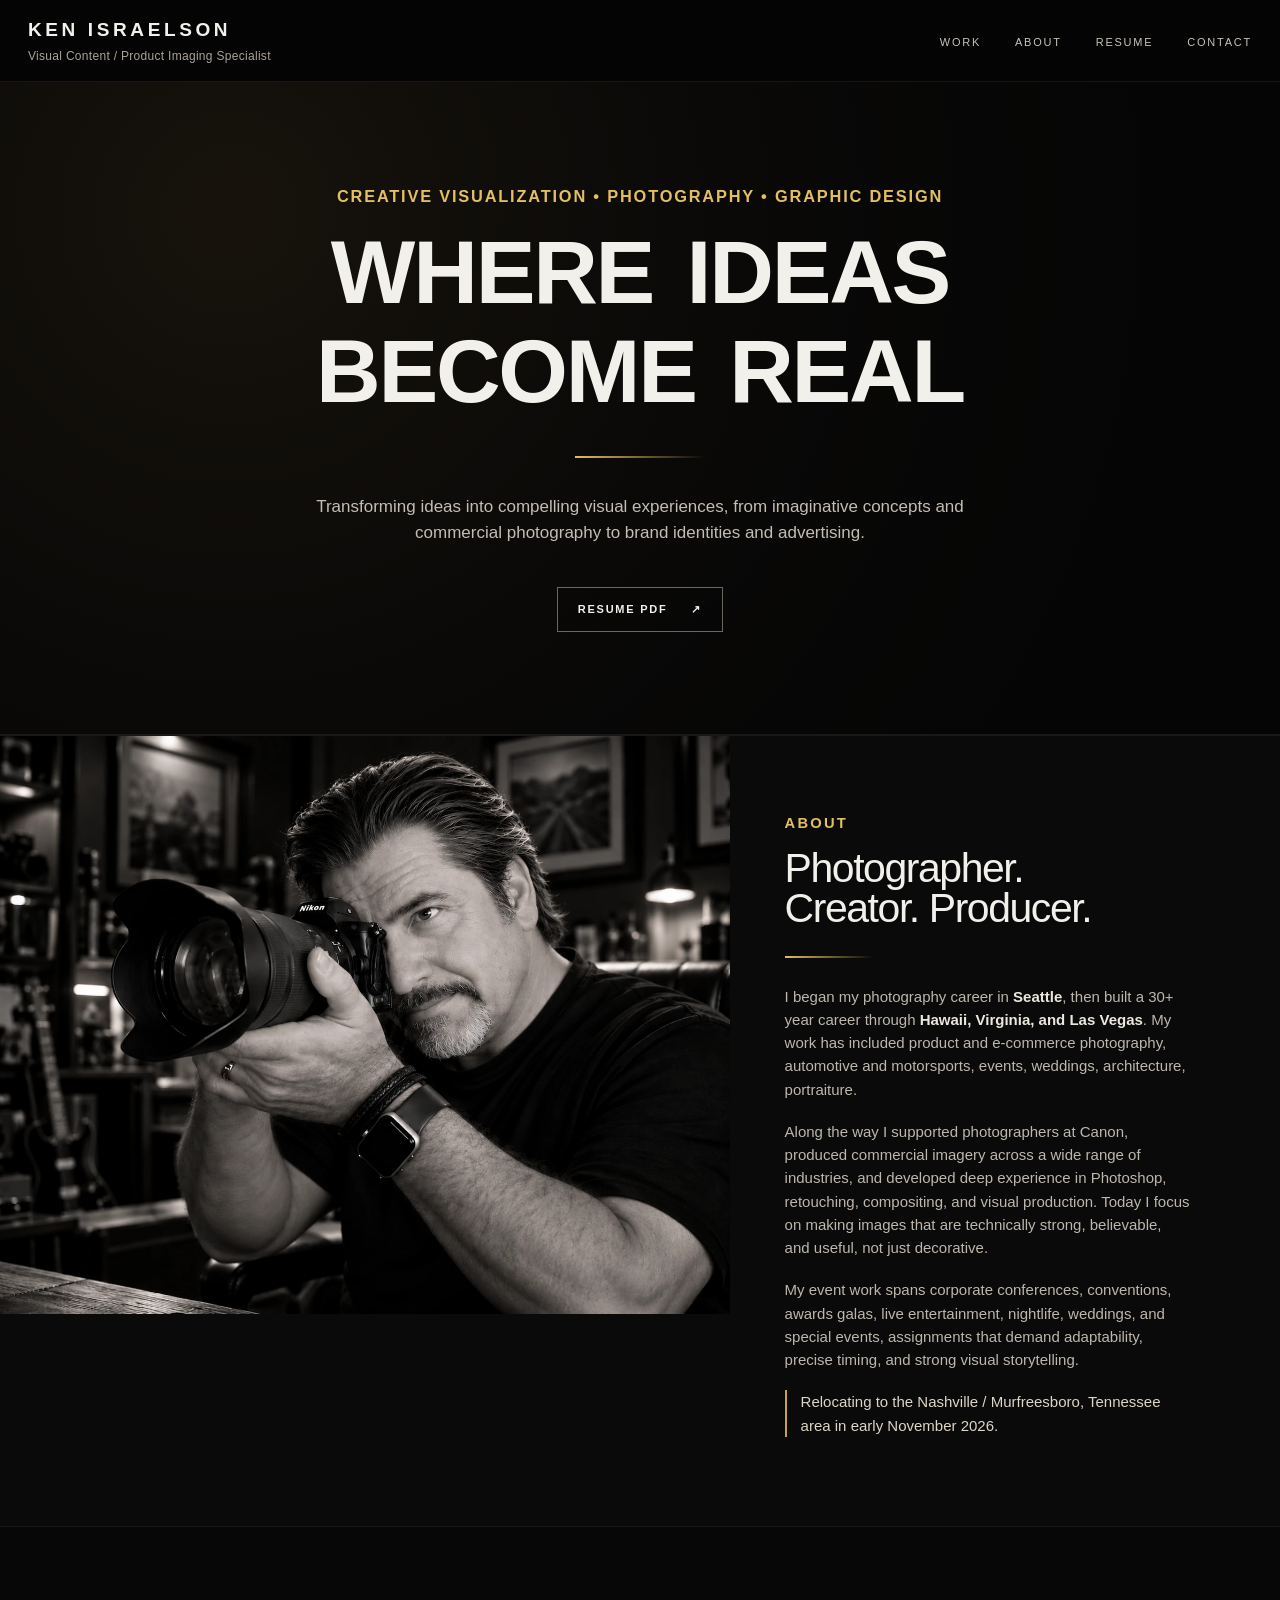
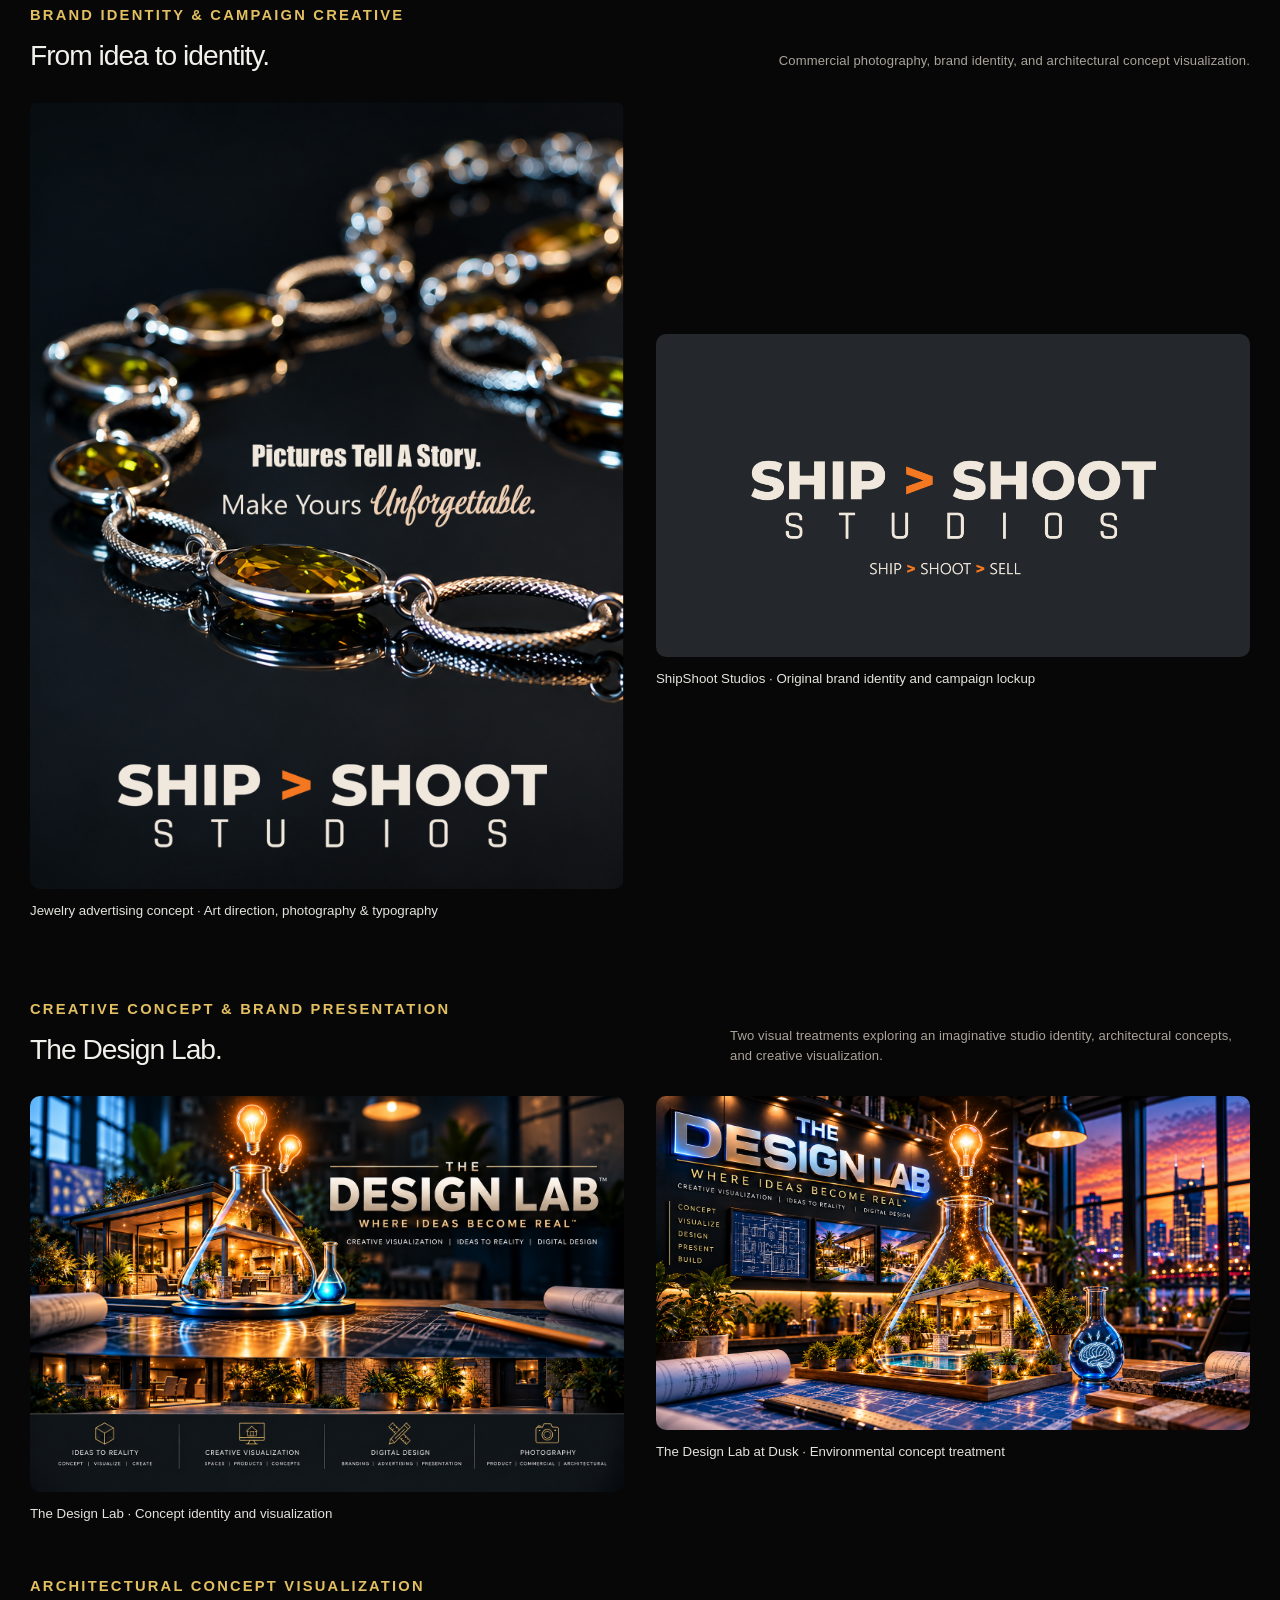
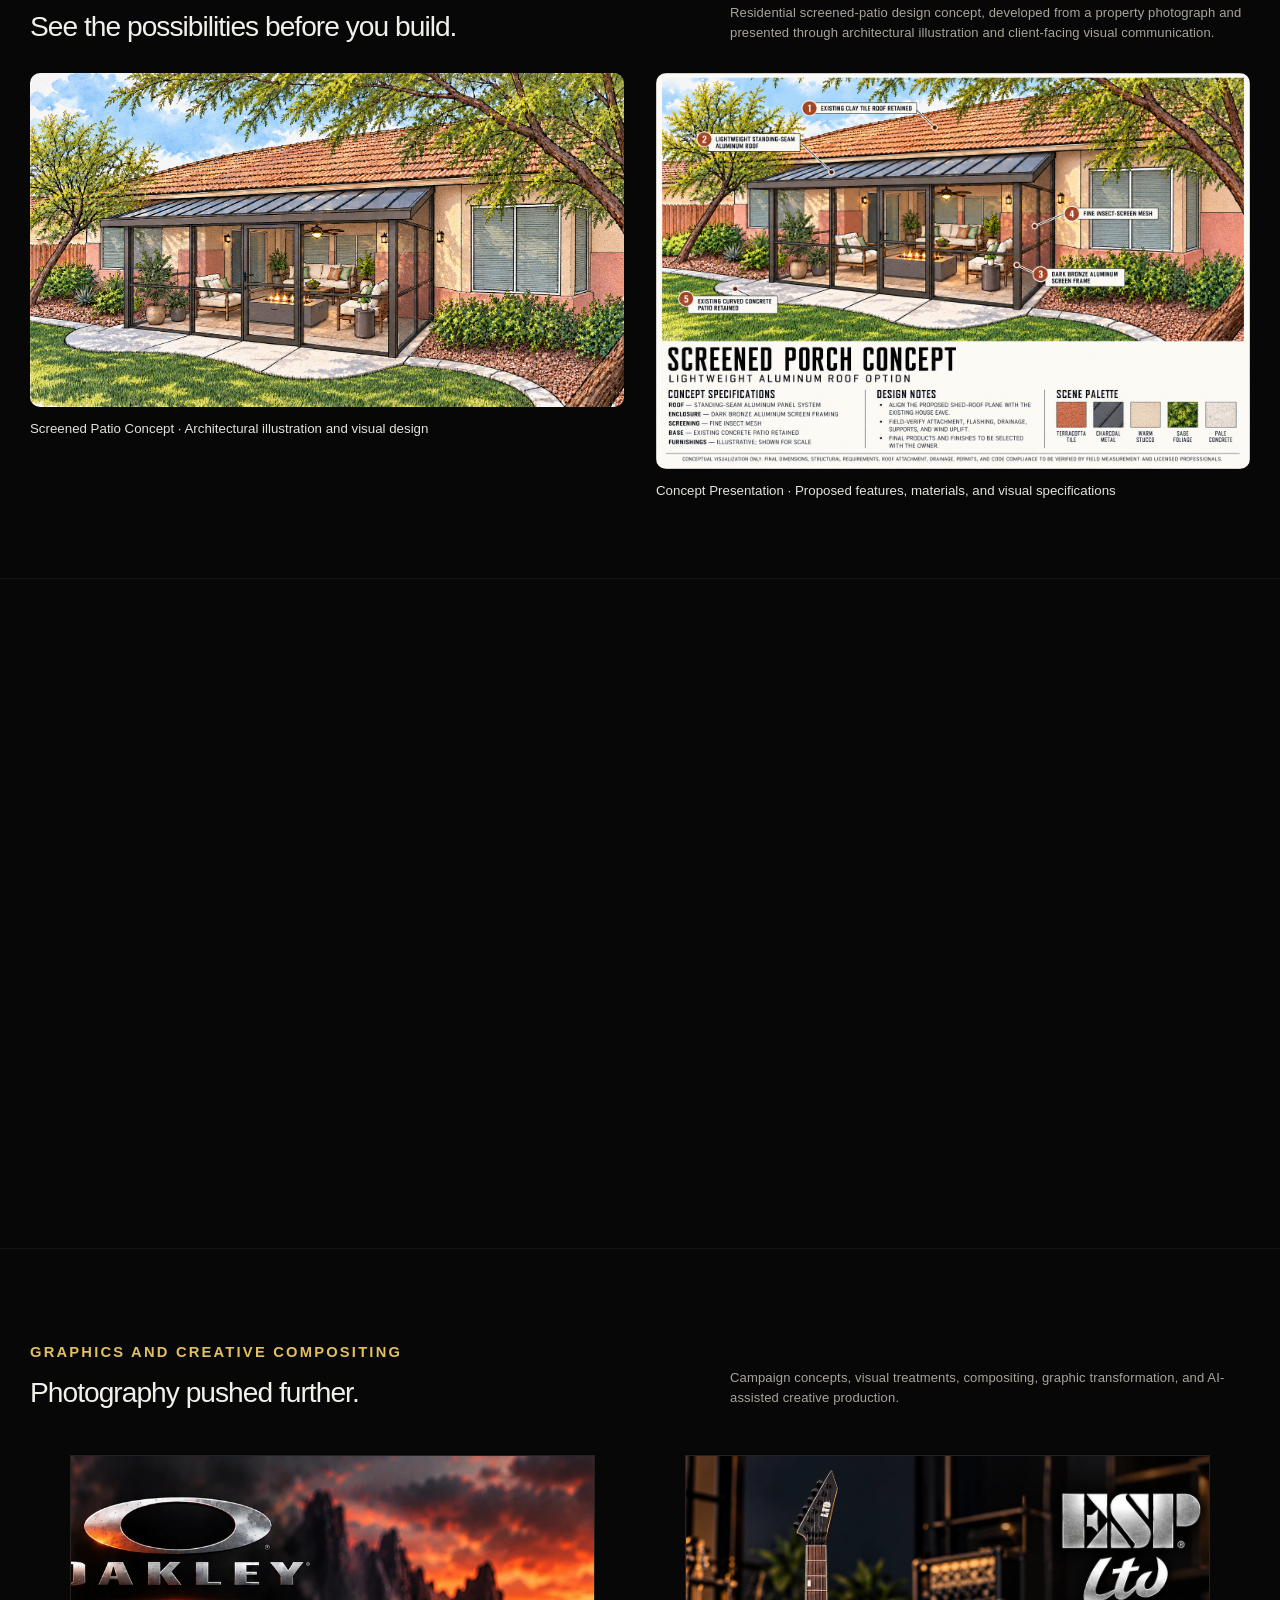
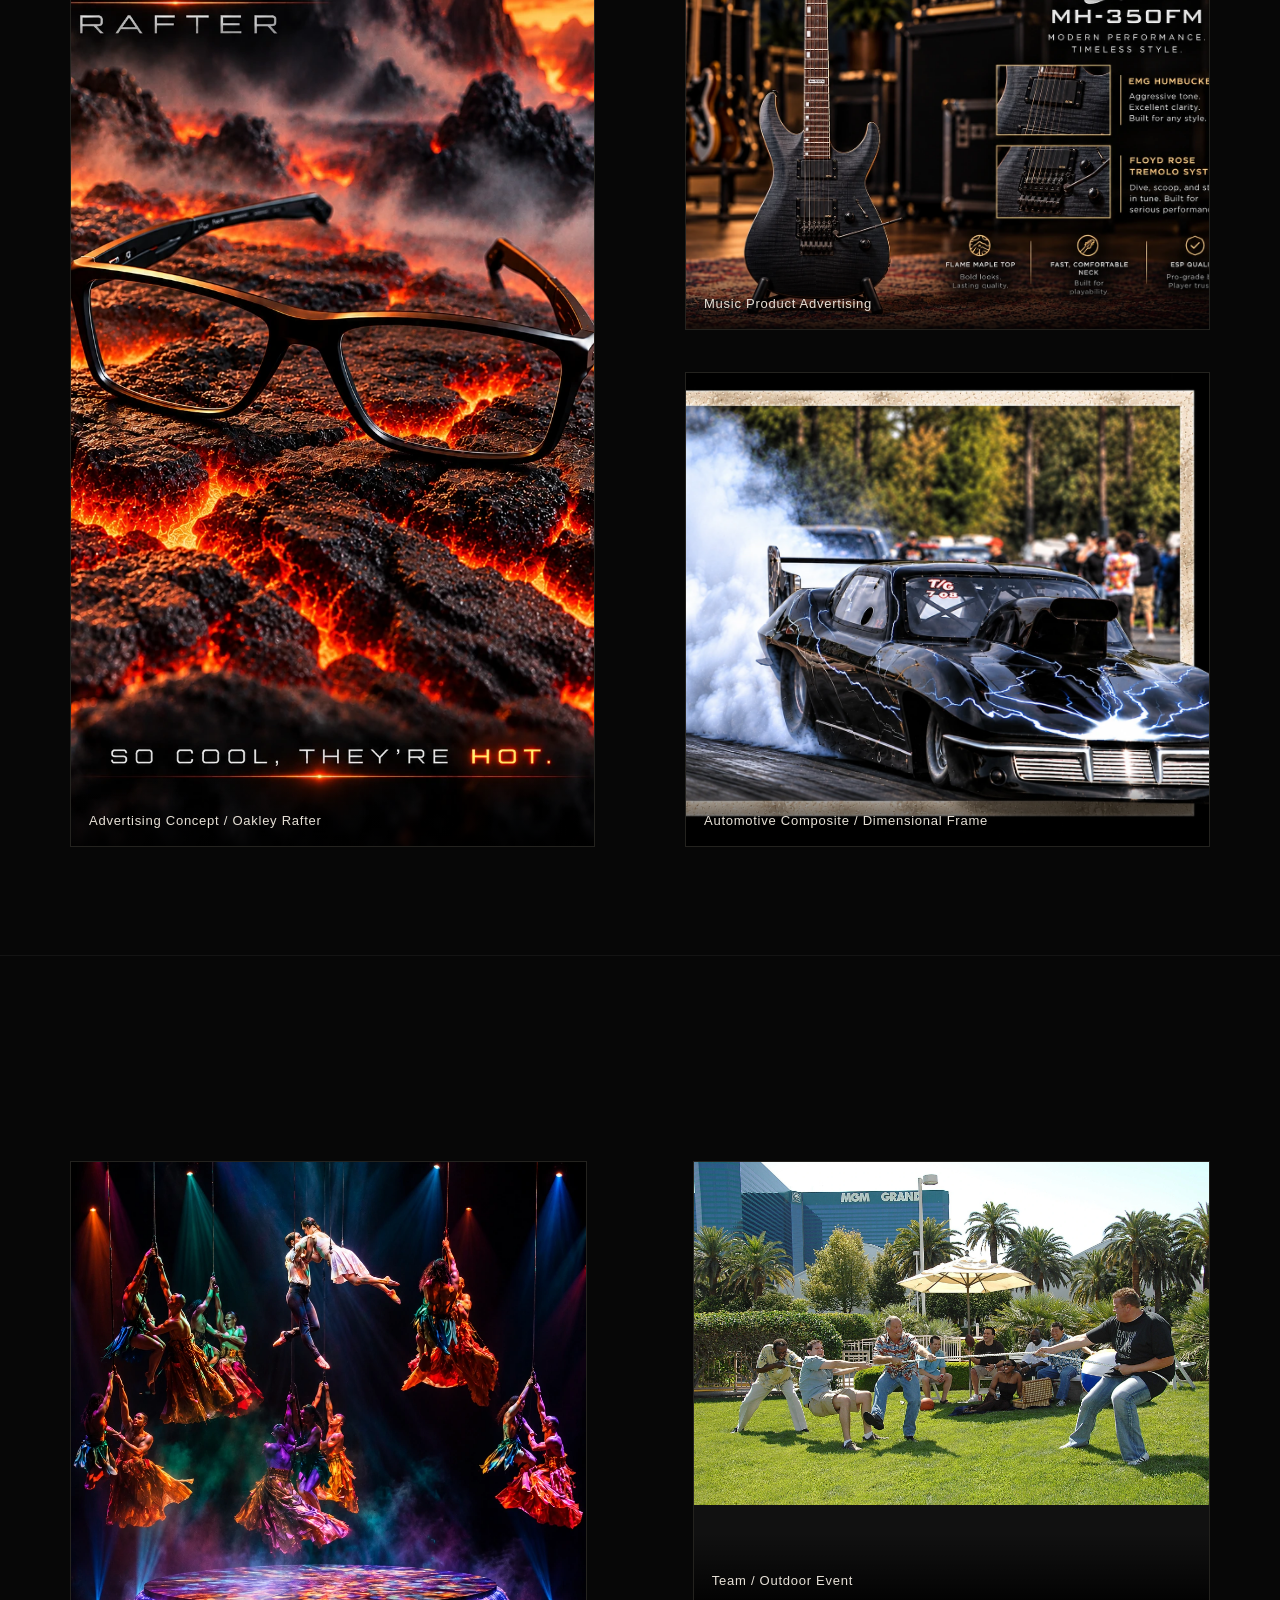
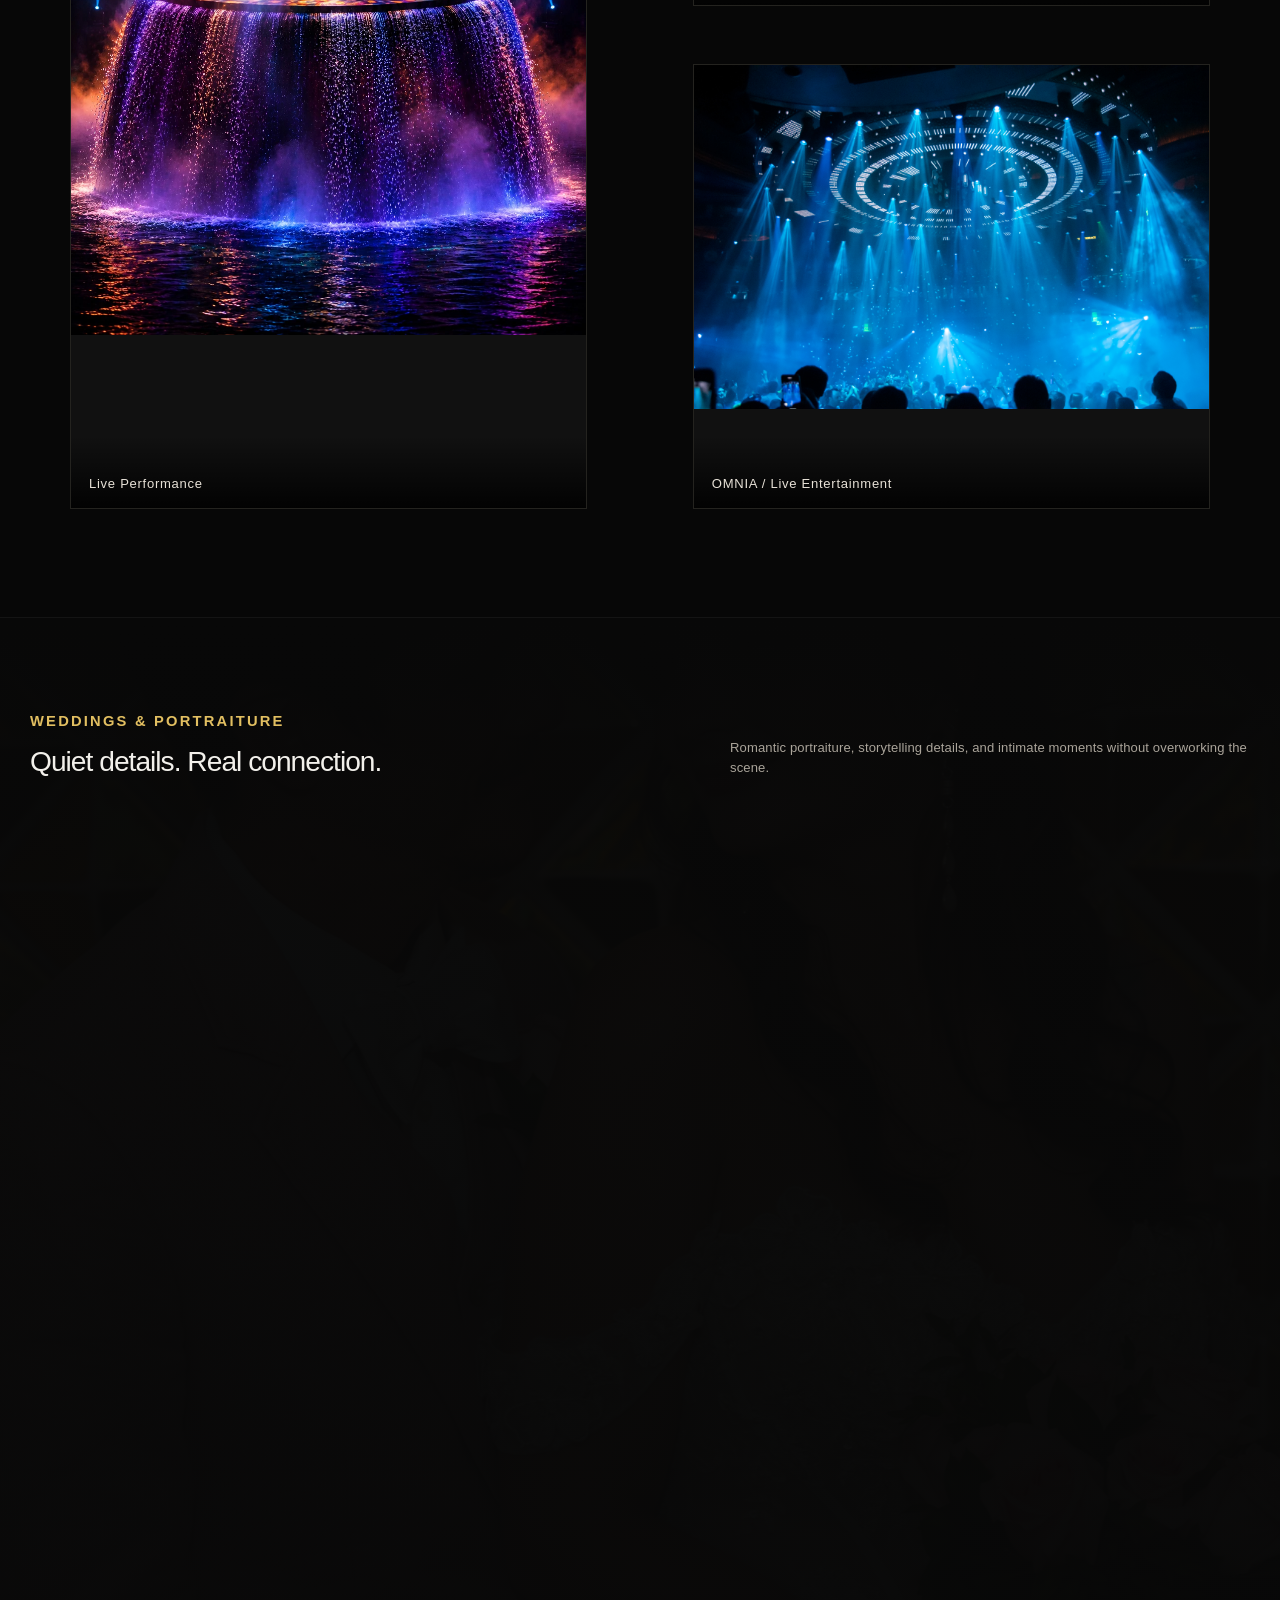
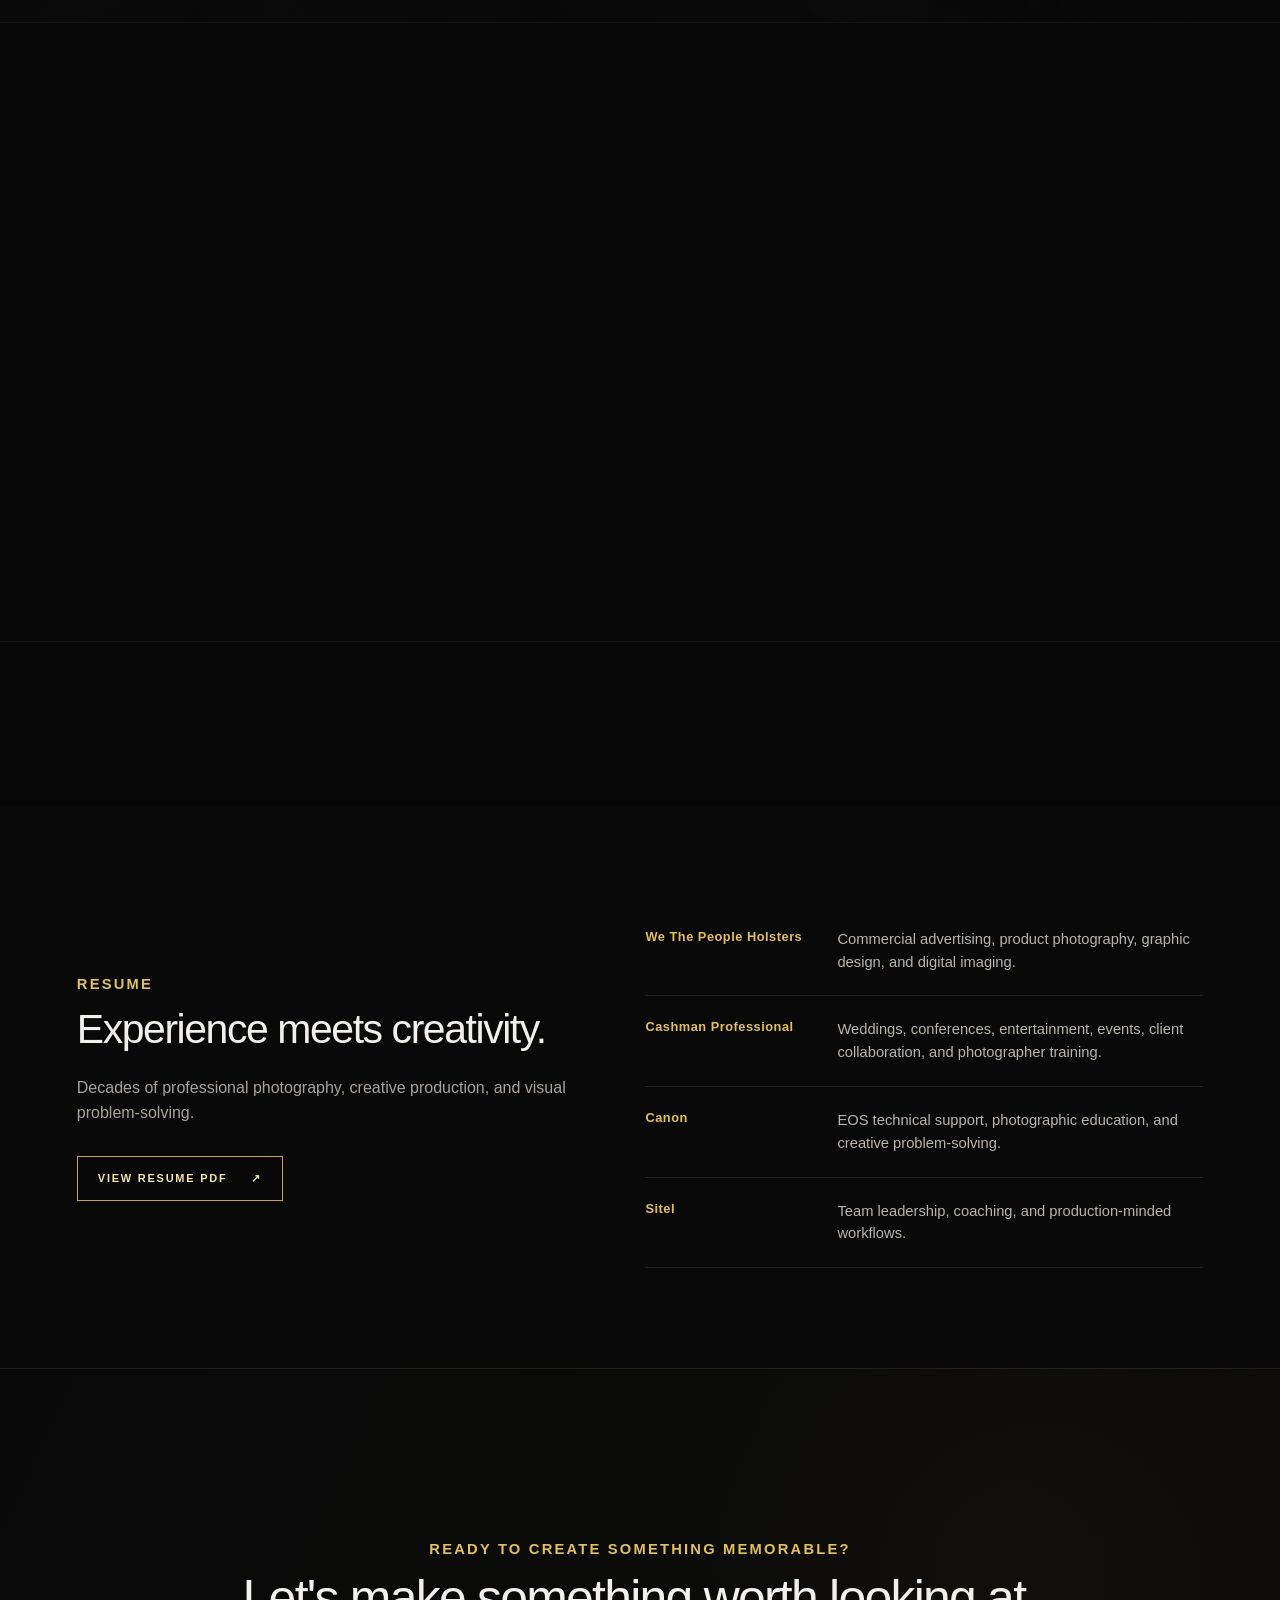
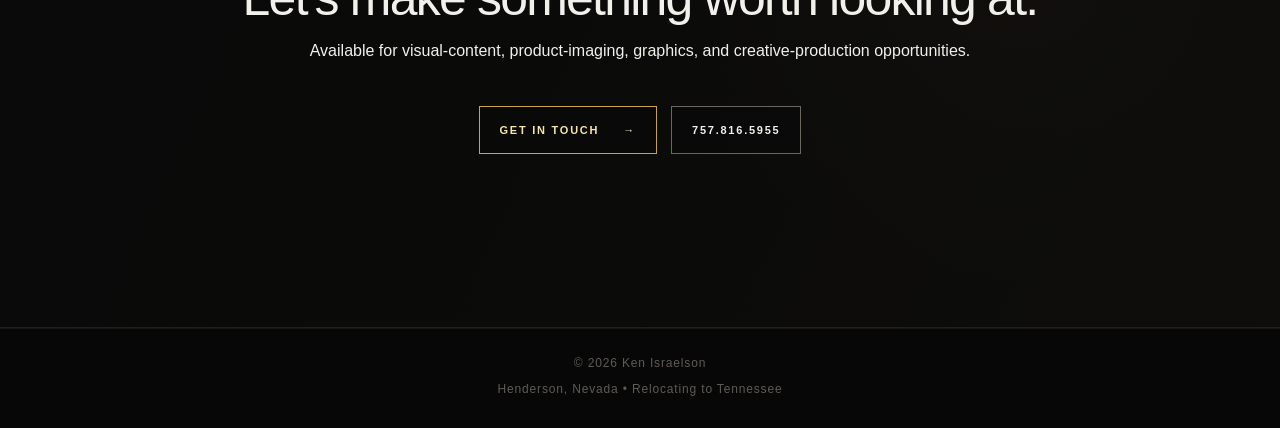
==== commit 7103dcdf: "Add files via upload" ====
--- a/index.html
+++ b/index.html
@@ -147,7 +147,71 @@
 }
 </style><style>/* Approved thin-line capabilities icons, 2026-10-24 */
 .capabilities .capability svg {fill:none;stroke:currentColor;stroke-width:1.6px;stroke-linecap:round;stroke-linejoin:round;}
-.capabilities .capability svg path,.capabilities .capability svg circle,.capabilities .capability svg rect {fill:none;stroke:inherit;stroke-width:inherit;}</style></head>
+.capabilities .capability svg path,.capabilities .capability svg circle,.capabilities .capability svg rect {fill:none;stroke:inherit;stroke-width:inherit;}</style><style>
+/* October 24: automotive pair, compact equal-height displays, no cropping */
+.auto-block .auto-grid {
+  display:grid !important;
+  grid-template-columns:repeat(2,minmax(0,1fr)) !important;
+  align-items:start !important;
+  gap:clamp(12px,2vw,26px) !important;
+}
+.auto-block .auto-grid > .tile {
+  display:flex !important;
+  flex-direction:column !important;
+  margin:0 !important;
+  padding:0 !important;
+  min-width:0 !important;
+  height:auto !important;
+  min-height:0 !important;
+  align-self:start !important;
+}
+.auto-block .auto-grid > .tile img {
+  display:block !important;
+  width:100% !important;
+  height:clamp(190px,23vw,335px) !important;
+  max-height:335px !important;
+  object-fit:contain !important;
+  object-position:center center !important;
+  flex:none !important;
+}
+.auto-block .auto-grid > .tile figcaption {
+  margin:0 !important;
+  min-height:0 !important;
+  padding:10px 6px 0 !important;
+}
+@media(max-width:700px) {
+  .auto-block .auto-grid {grid-template-columns:1fr !important;gap:24px !important;}
+  .auto-block .auto-grid > .tile img {height:auto !important;max-height:335px !important;}
+}
+</style><style>
+/* Holster-on-bench card: fit its frame to the image, no crop or extra vertical space. */
+.product-mosaic { align-items: start !important; }
+.product-mosaic > .product-holster {
+  display: flex !important;
+  flex-direction: column !important;
+  align-self: start !important;
+  height: auto !important;
+  min-height: 0 !important;
+  padding: 0 !important;
+  margin: 0 !important;
+  overflow: hidden;
+}
+.product-mosaic > .product-holster img {
+  display: block !important;
+  width: 100% !important;
+  height: auto !important;
+  max-height: 330px !important;
+  object-fit: contain !important;
+  object-position: center !important;
+  flex: 0 0 auto !important;
+}
+.product-mosaic > .product-holster figcaption {
+  margin: 0 !important;
+  min-height: 0 !important;
+  padding: 10px 6px !important;
+}
+</style>
+</head>
 <body>
 <header class="site-header">
 <a aria-label="Ken Israelson home" class="brand" href="#top">
@@ -299,8 +363,8 @@
 <section class="contact" id="contact">
 <div aria-hidden="true" class="sunset"><div class="mountain one"></div><div class="mountain two"></div></div>
 <div class="contact-inner reveal">
-<div class="eyebrow">LET'S CREATE SOMETHING GREAT</div>
-<h2>Photography. Design. Production.</h2>
+<div class="eyebrow">READY TO CREATE SOMETHING MEMORABLE?</div>
+<h2>Let's make something worth looking at.</h2>
 <p>Available for visual-content, product-imaging, graphics, and creative-production opportunities.</p>
 <div class="contact-actions">
 <a class="button gold" href="mailto:kenimail@yahoo.com">GET IN TOUCH <span>→</span></a>
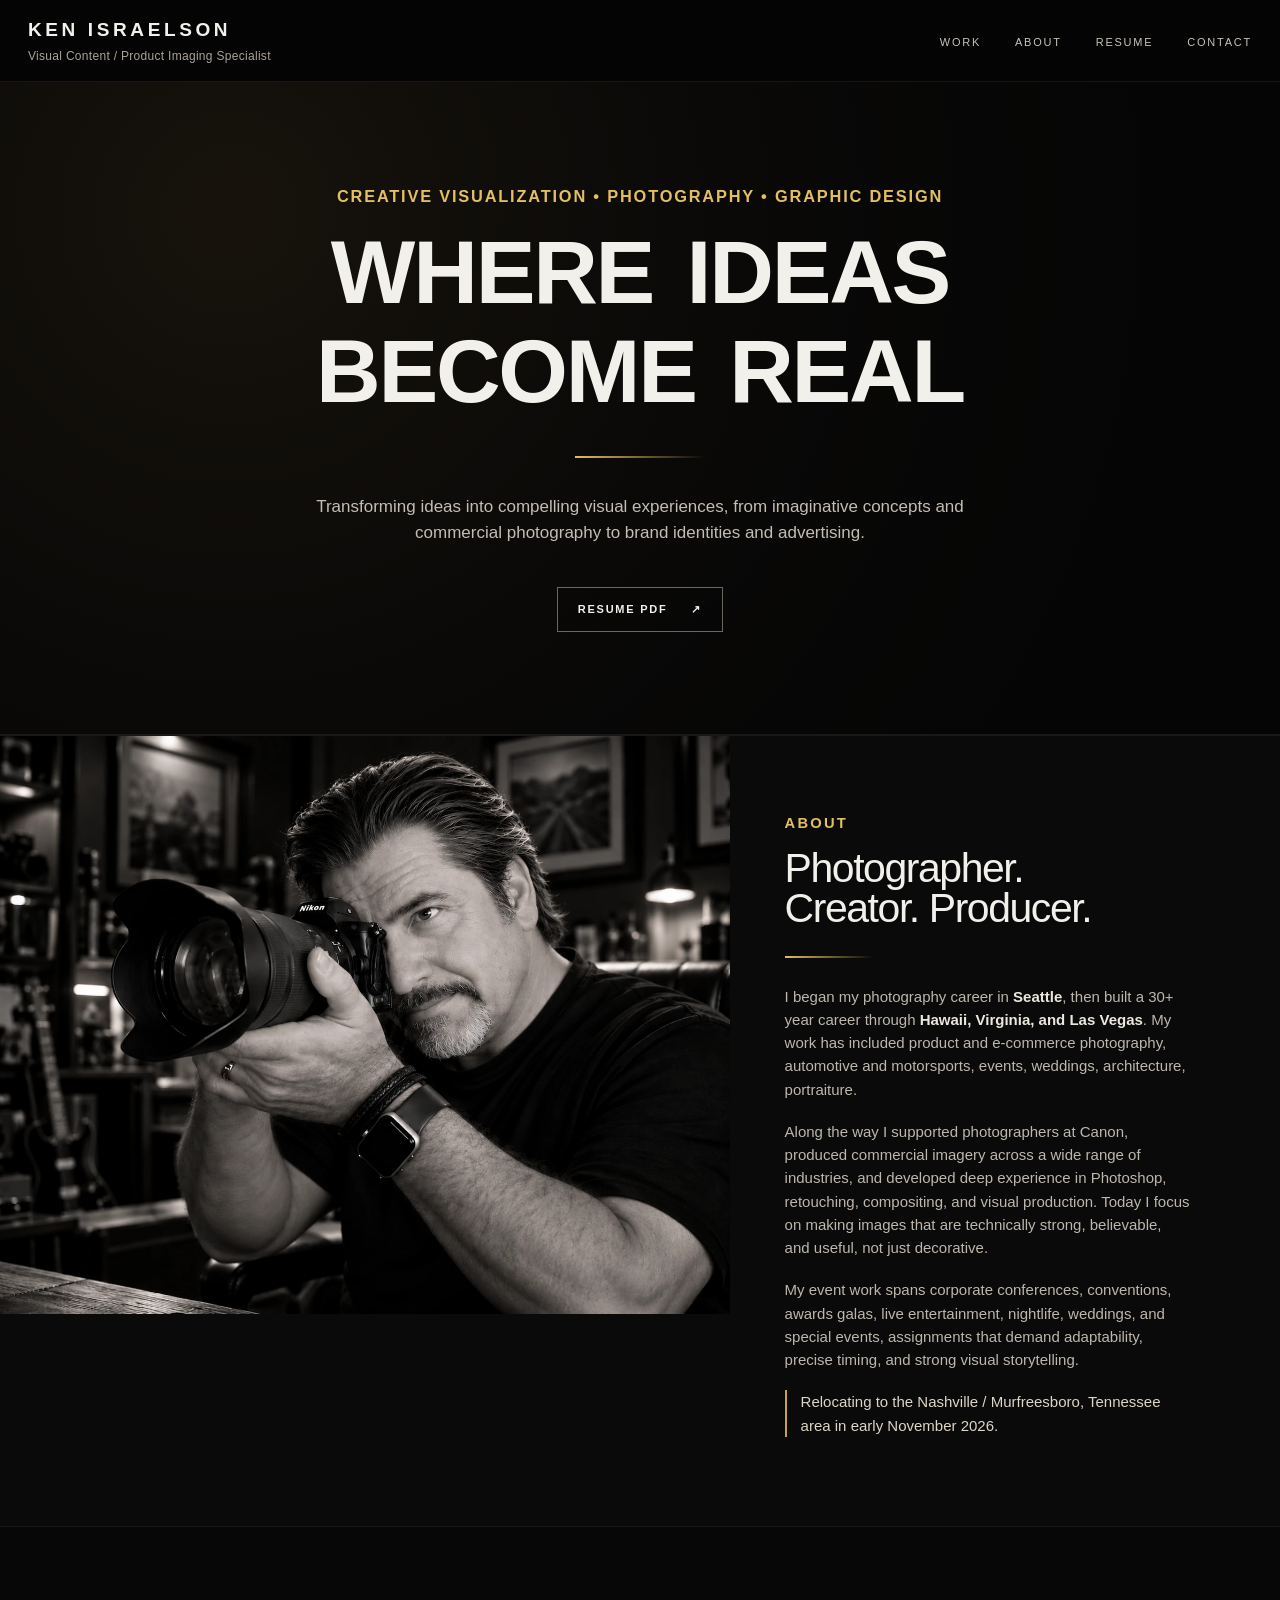
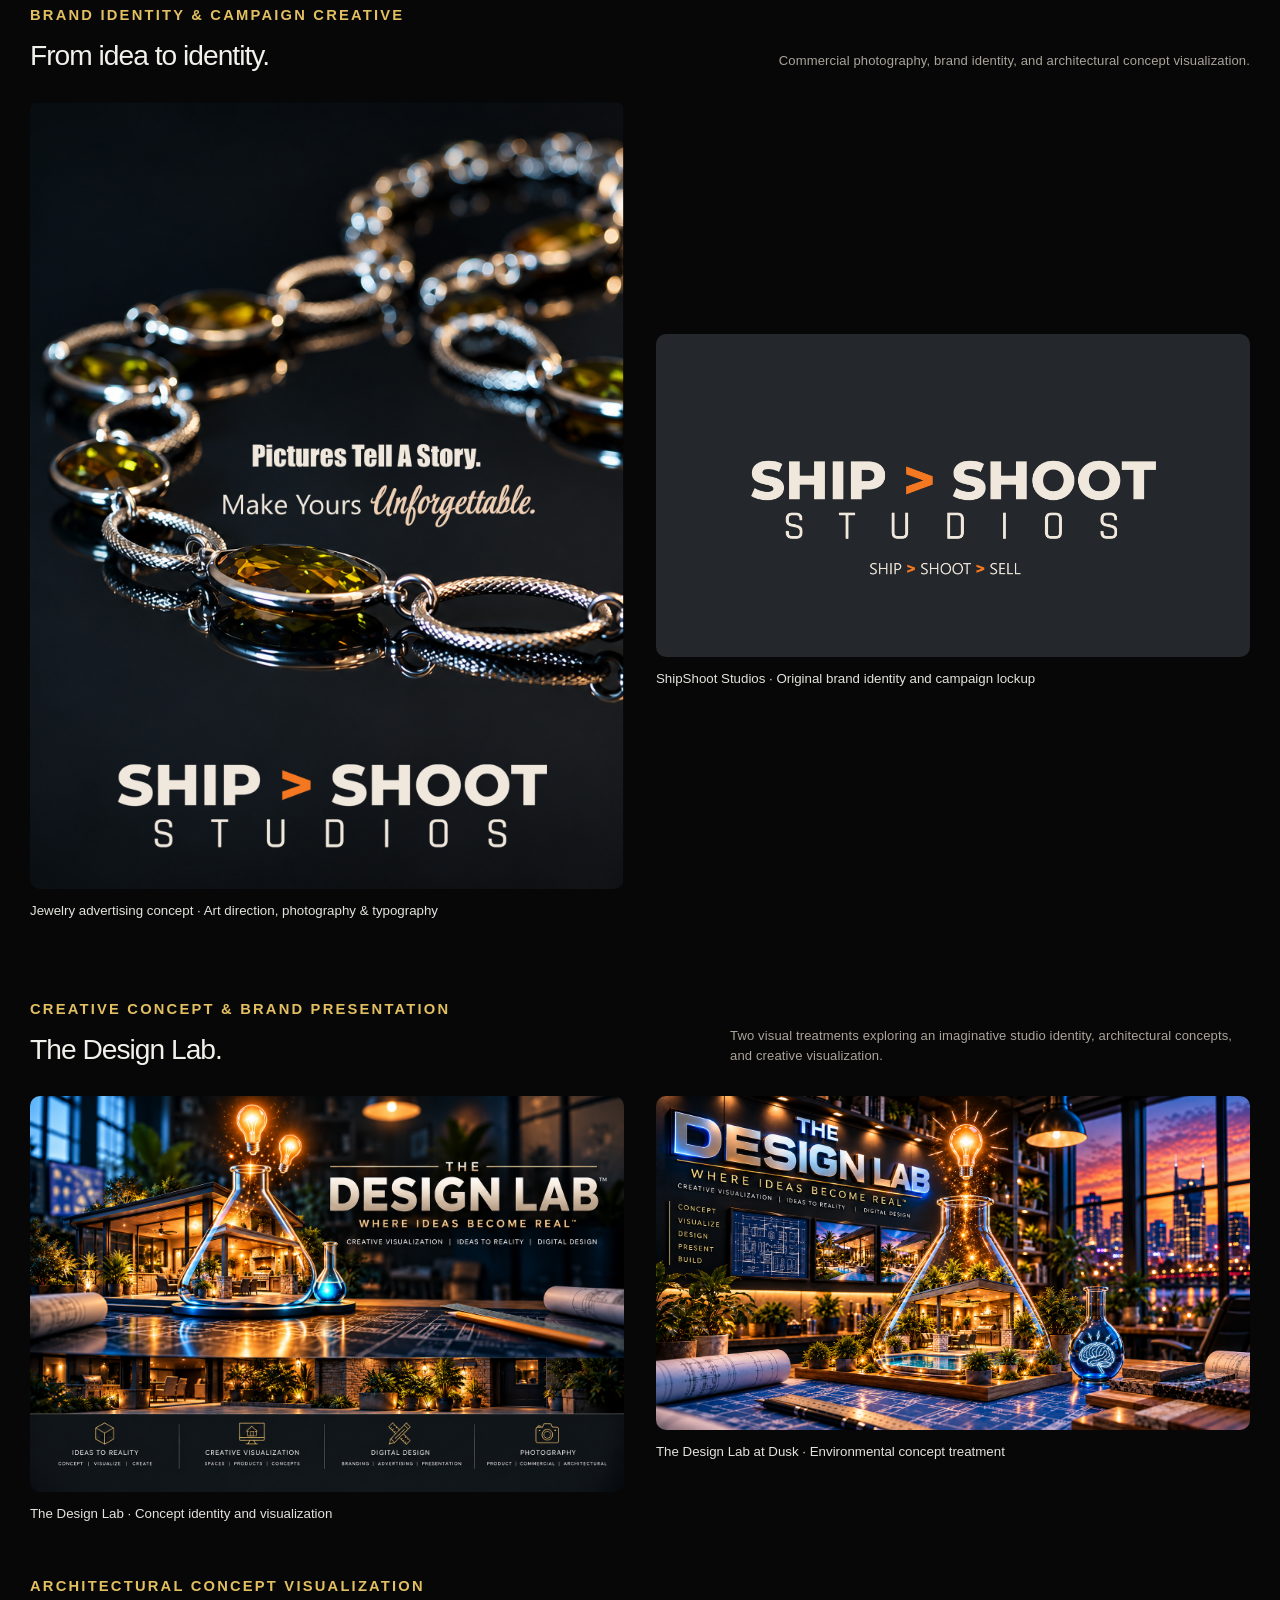
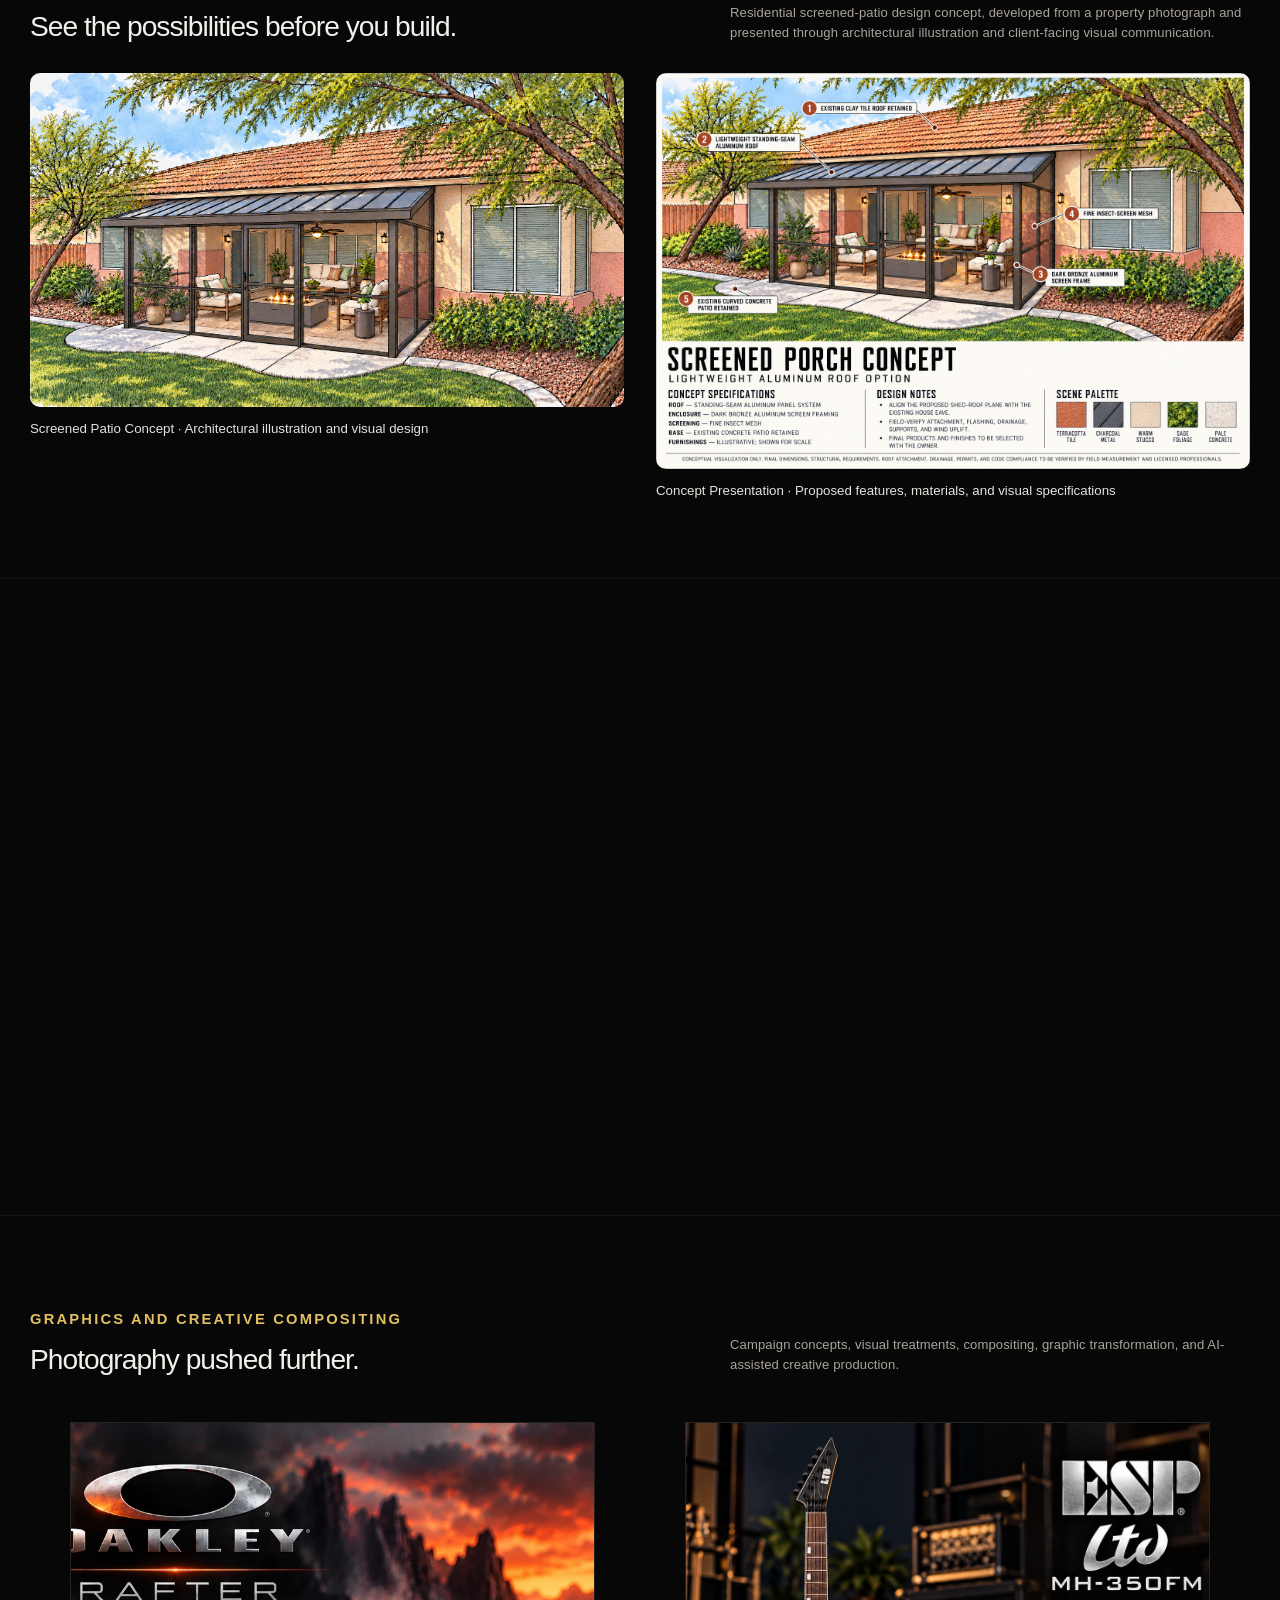
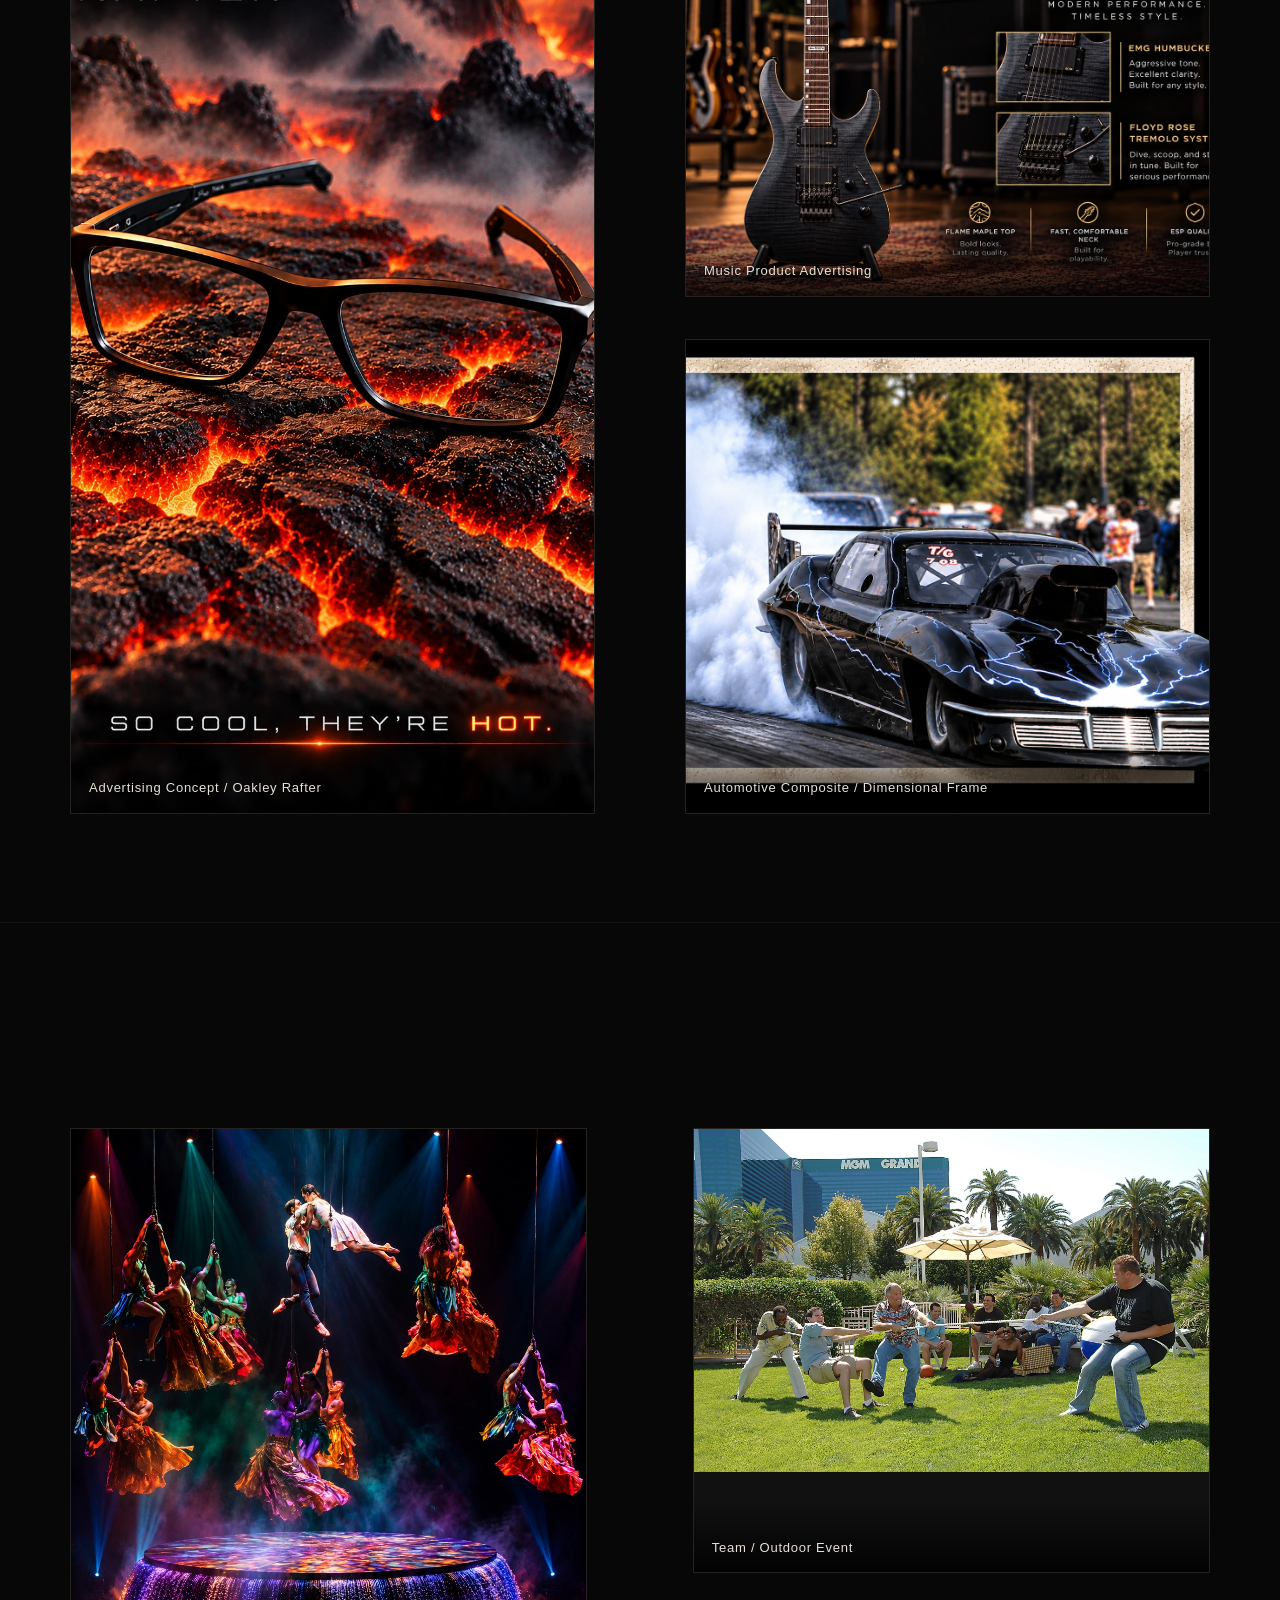
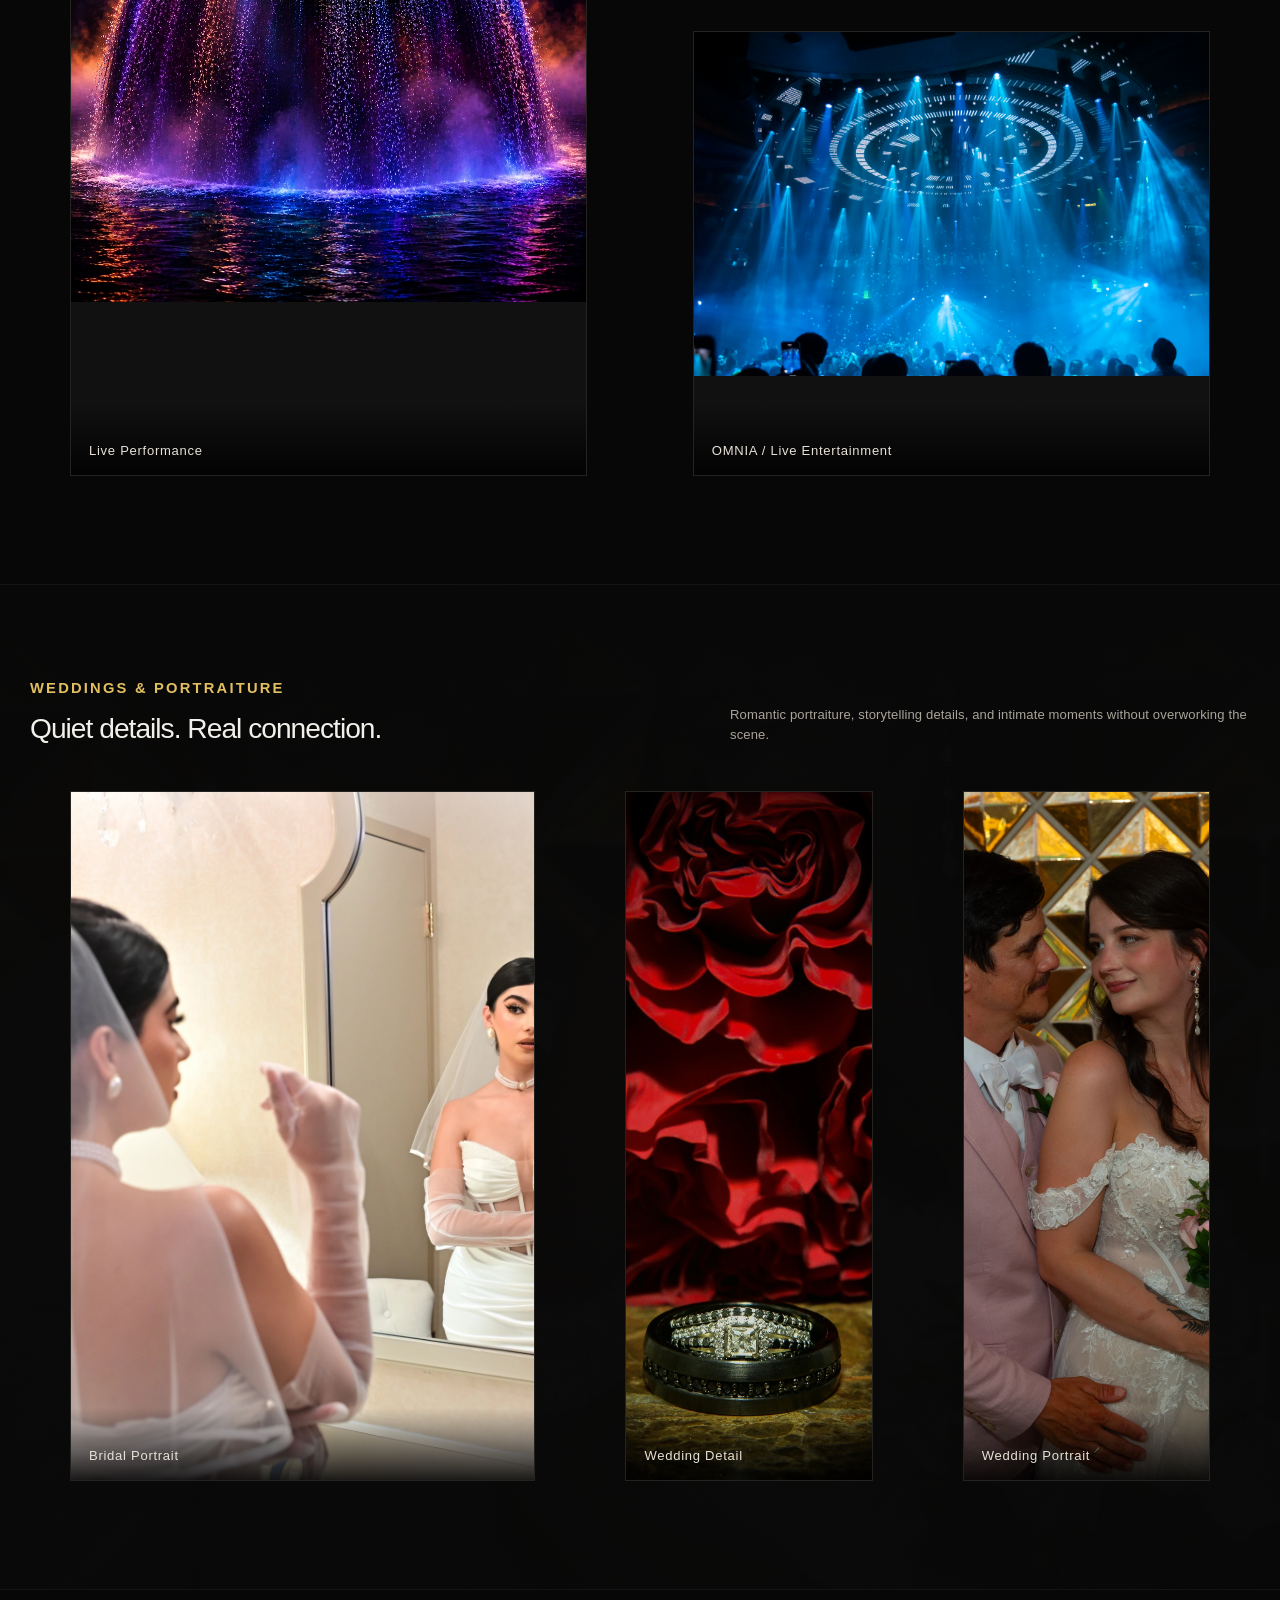
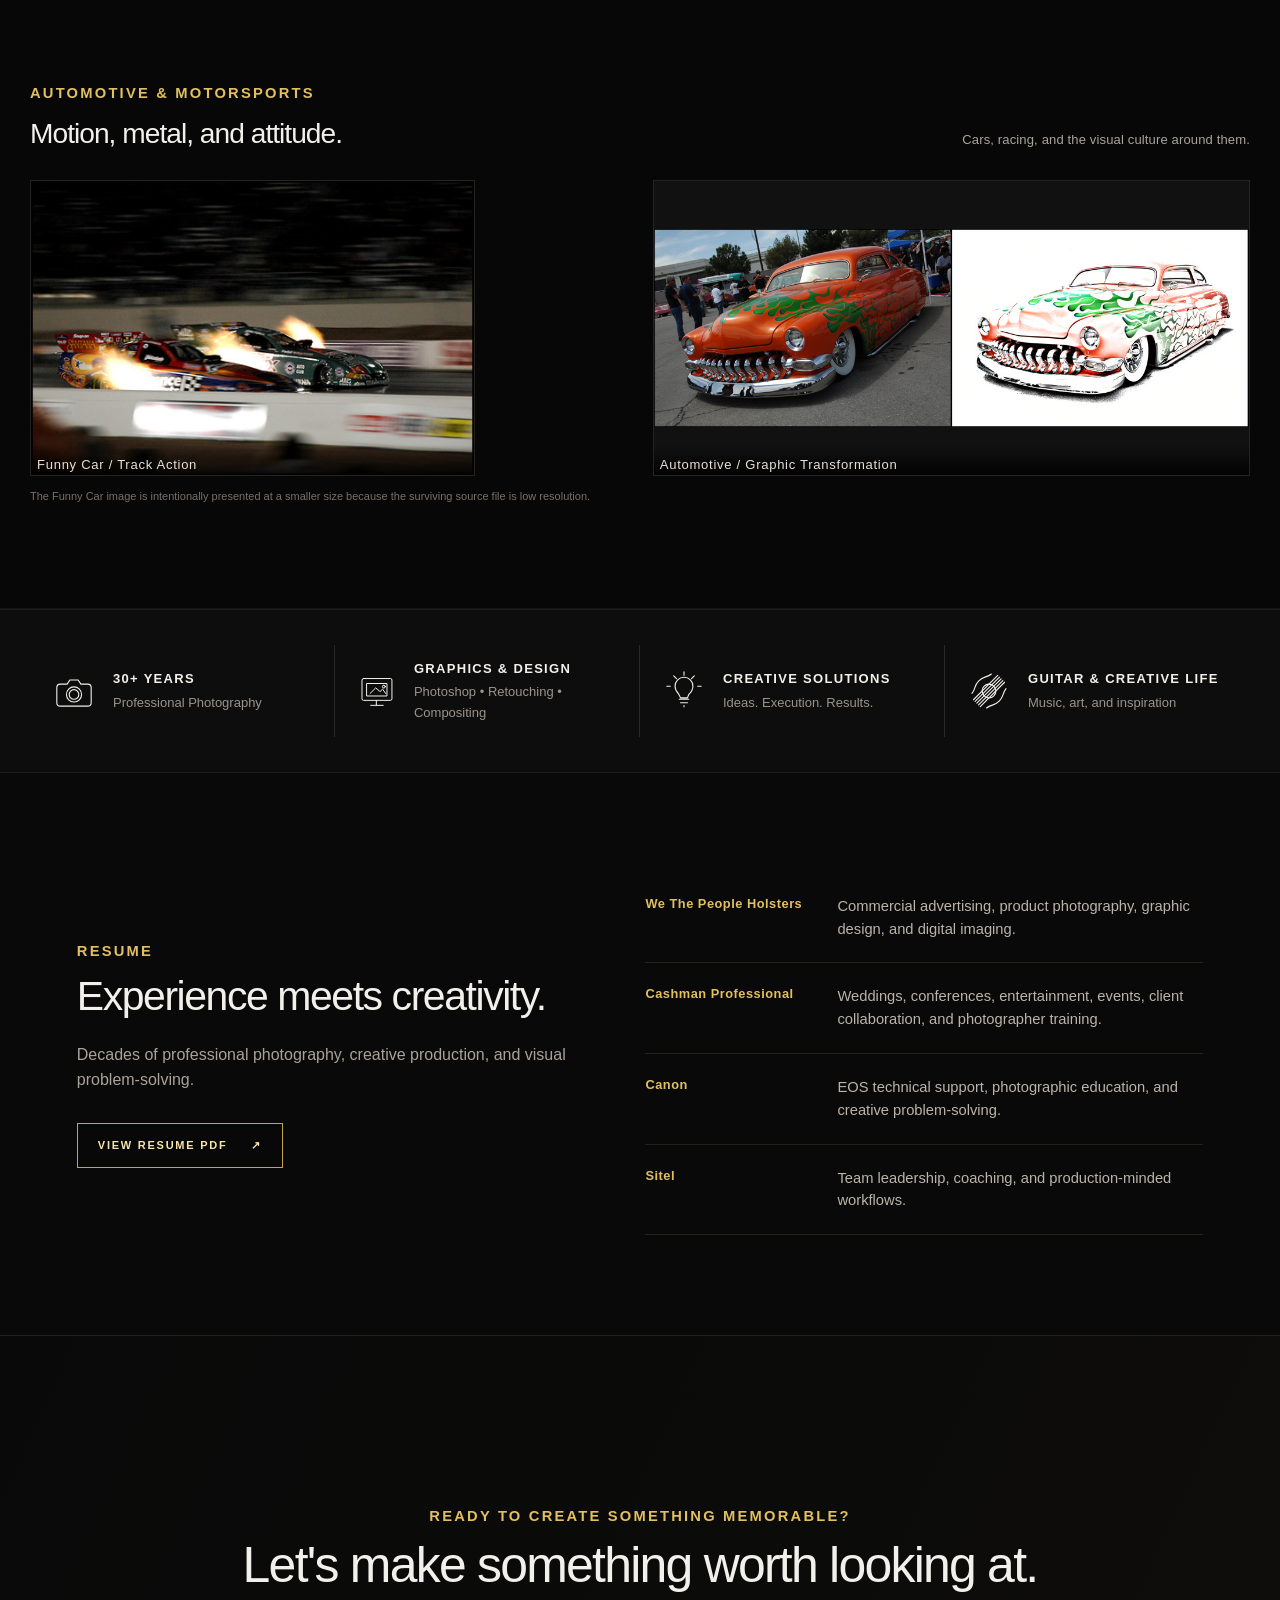
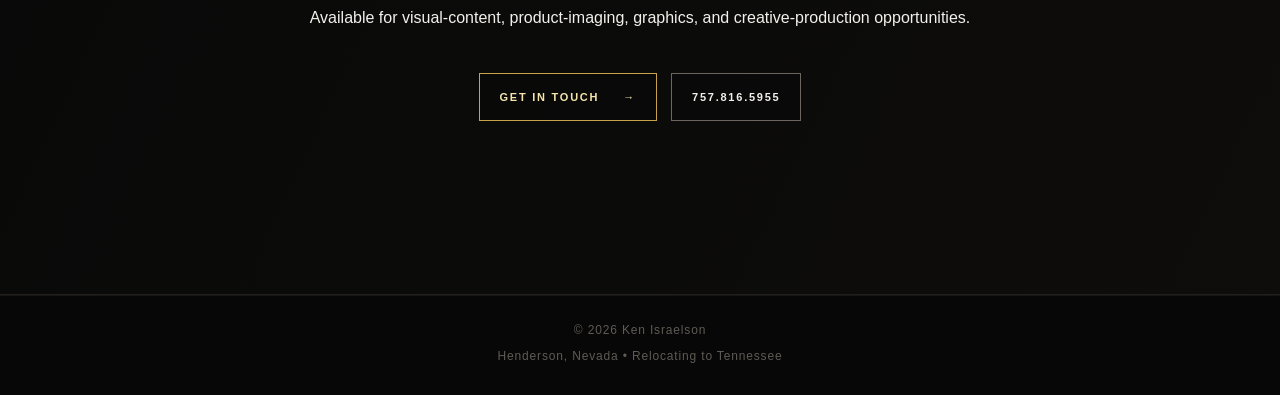
==== commit 086ab30d: "Add files via upload" ====
--- a/index.html
+++ b/index.html
@@ -211,6 +211,36 @@
   padding: 10px 6px !important;
 }
 </style>
+
+<style>
+/* Final surgical cleanup: equal-height, uncropped product photos. */
+.product-mosaic > .tile {
+  min-height: 0 !important;
+  height: auto !important;
+}
+.product-mosaic > .tile img,
+.product-mosaic > .product-holster img {
+  display: block !important;
+  width: 100% !important;
+  height: clamp(220px, 25vw, 330px) !important;
+  max-height: none !important;
+  object-fit: contain !important;
+  object-position: center !important;
+}
+/* No enclosing border or dark box behind the holster photograph. */
+.product-mosaic > .product-holster {
+  border: none !important;
+  background: transparent !important;
+  box-shadow: none !important;
+  outline: none !important;
+}
+.product-mosaic > .product-holster img { background: transparent !important; }
+/* Remove the circular sunset ornament on the right of the closing area. */
+.contact {
+  background: linear-gradient(115deg,#090909 0%,#0b0b0a 55%,#0e0d0c 100%) !important;
+}
+.contact > .sunset { display:none !important; }
+</style>
 </head>
 <body>
 <header class="site-header">
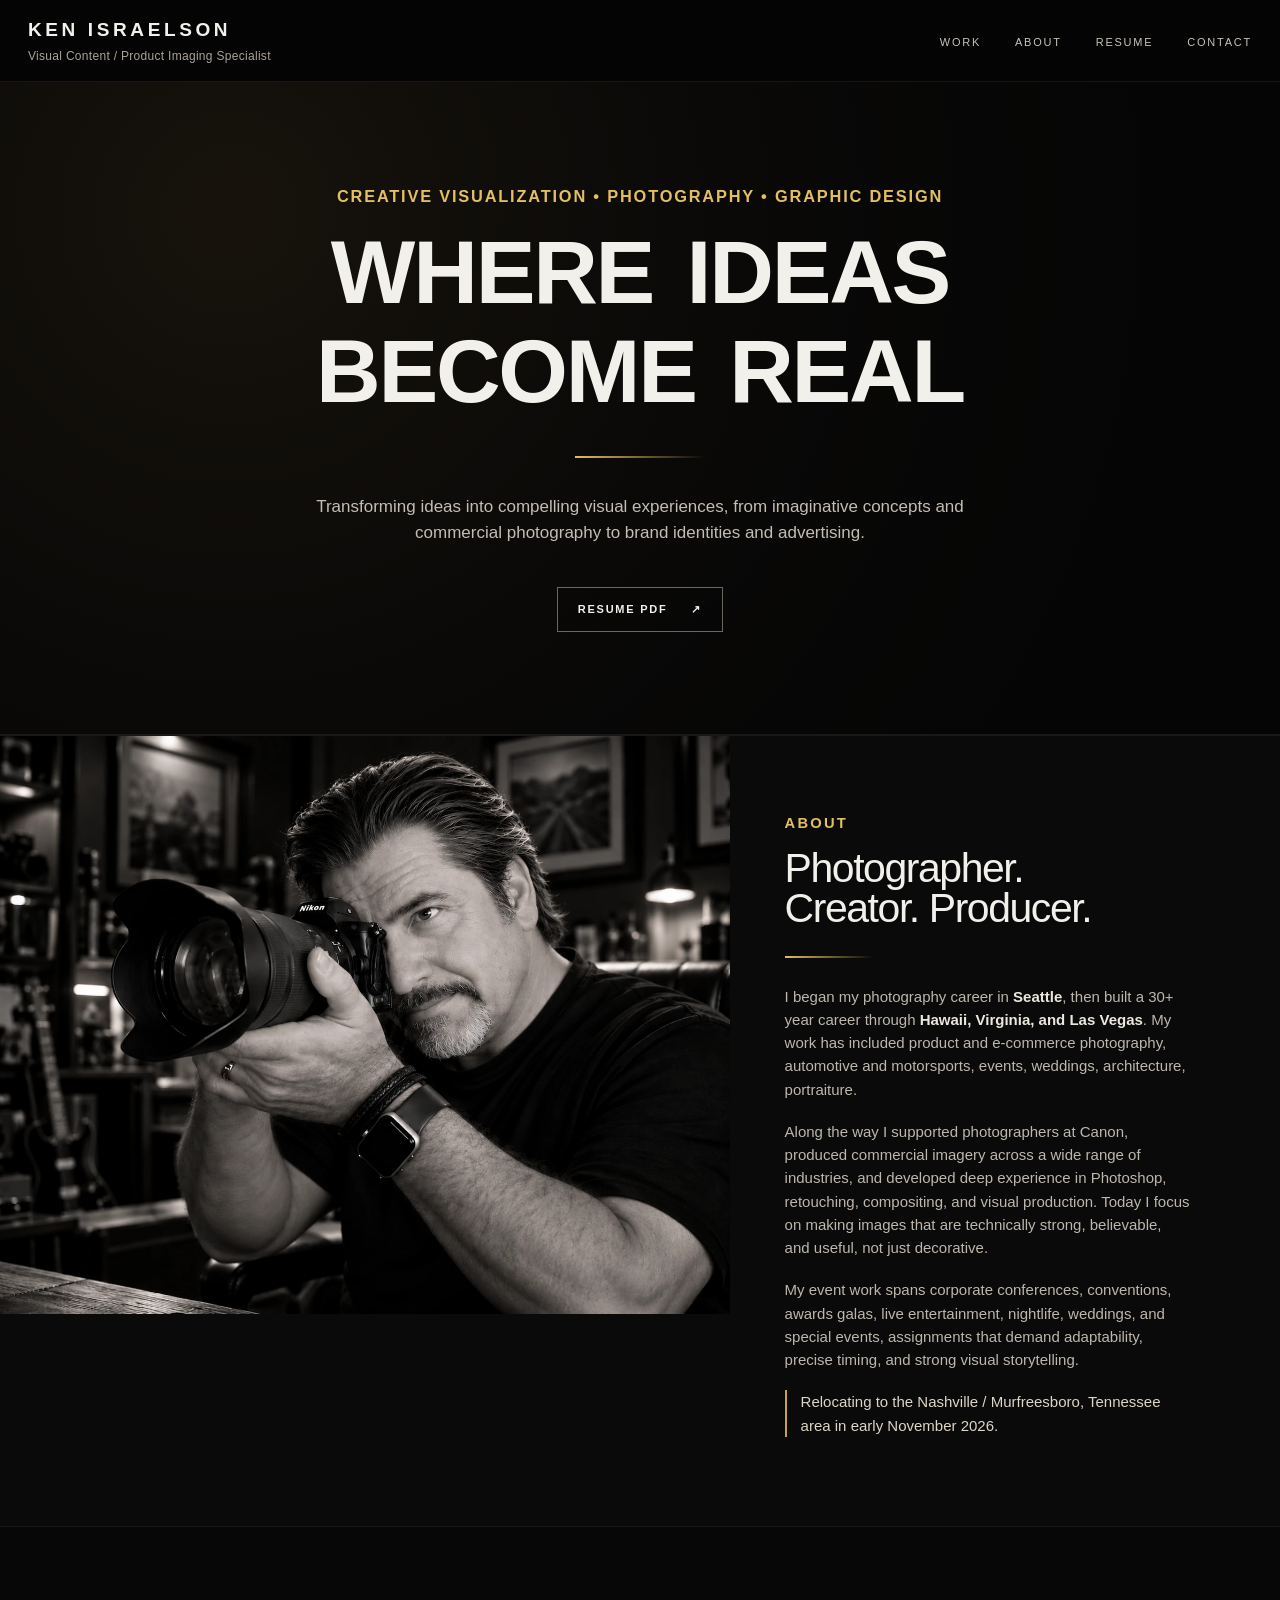
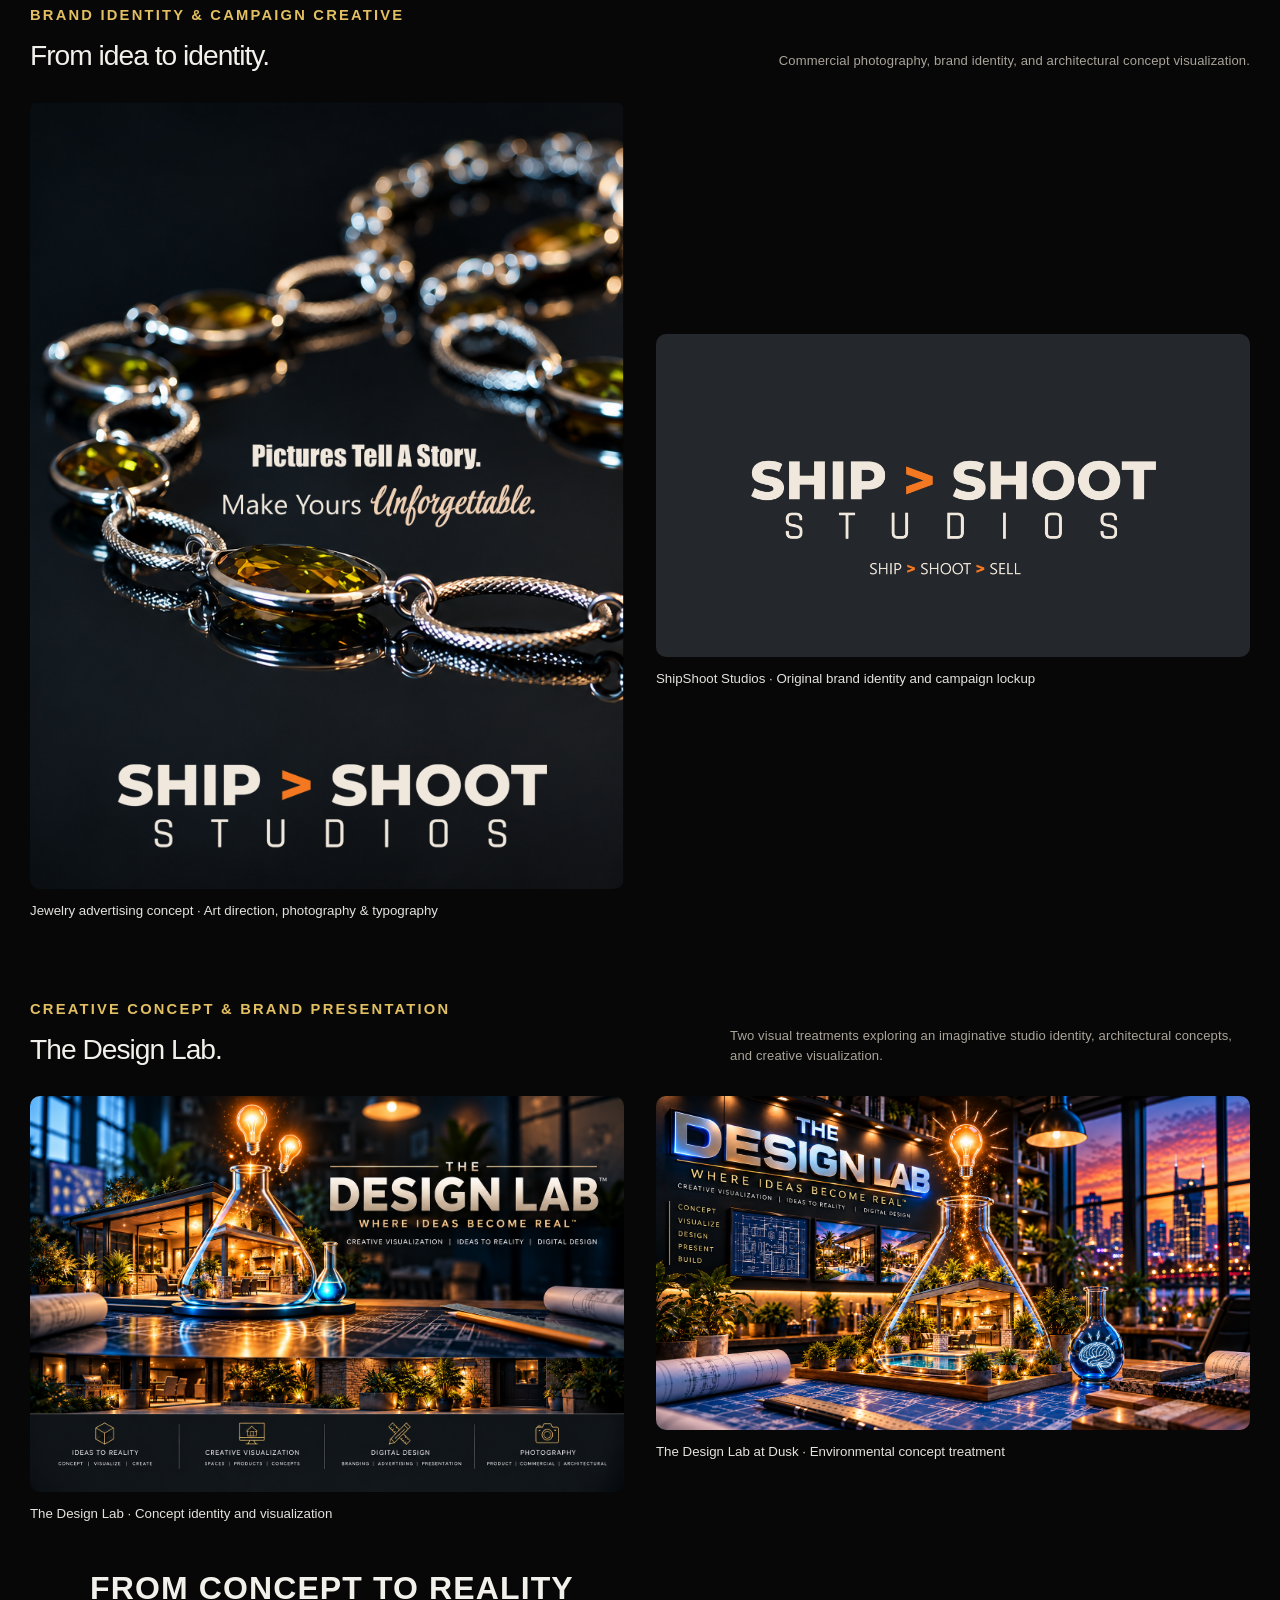
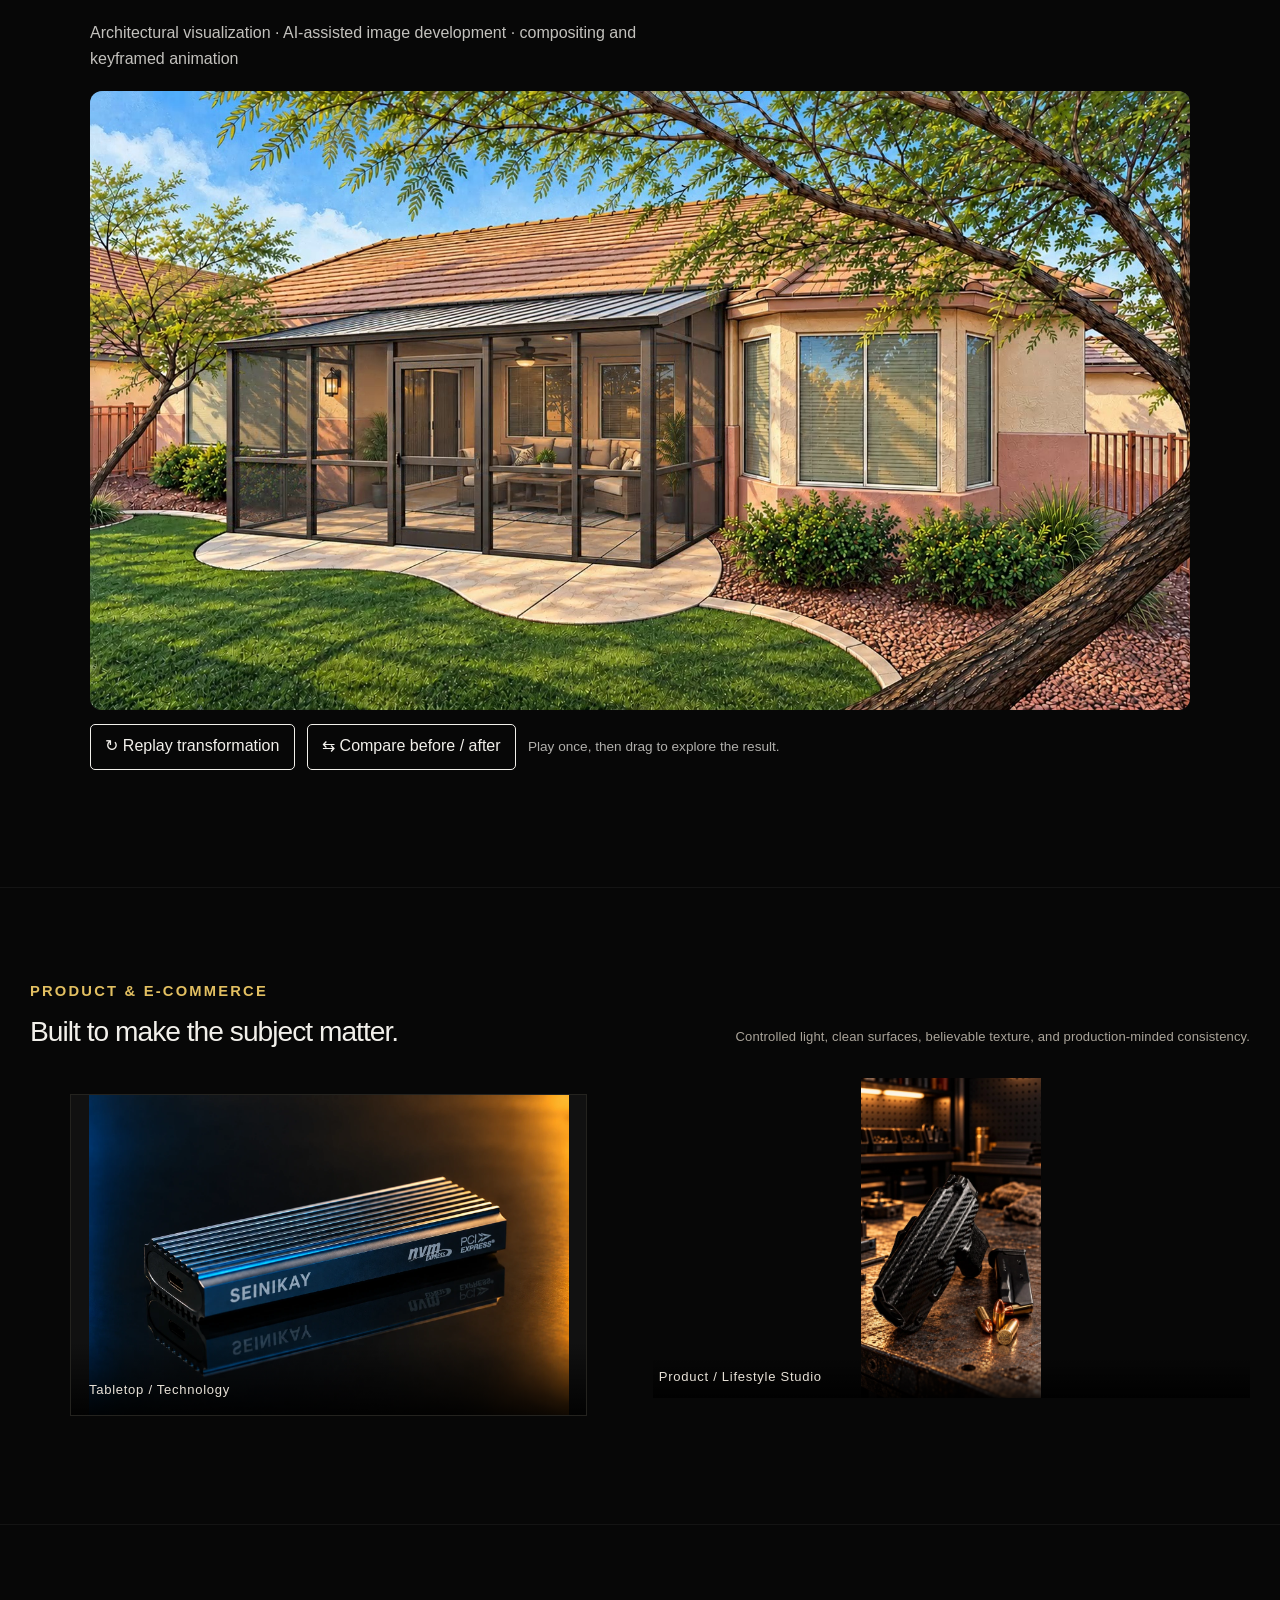
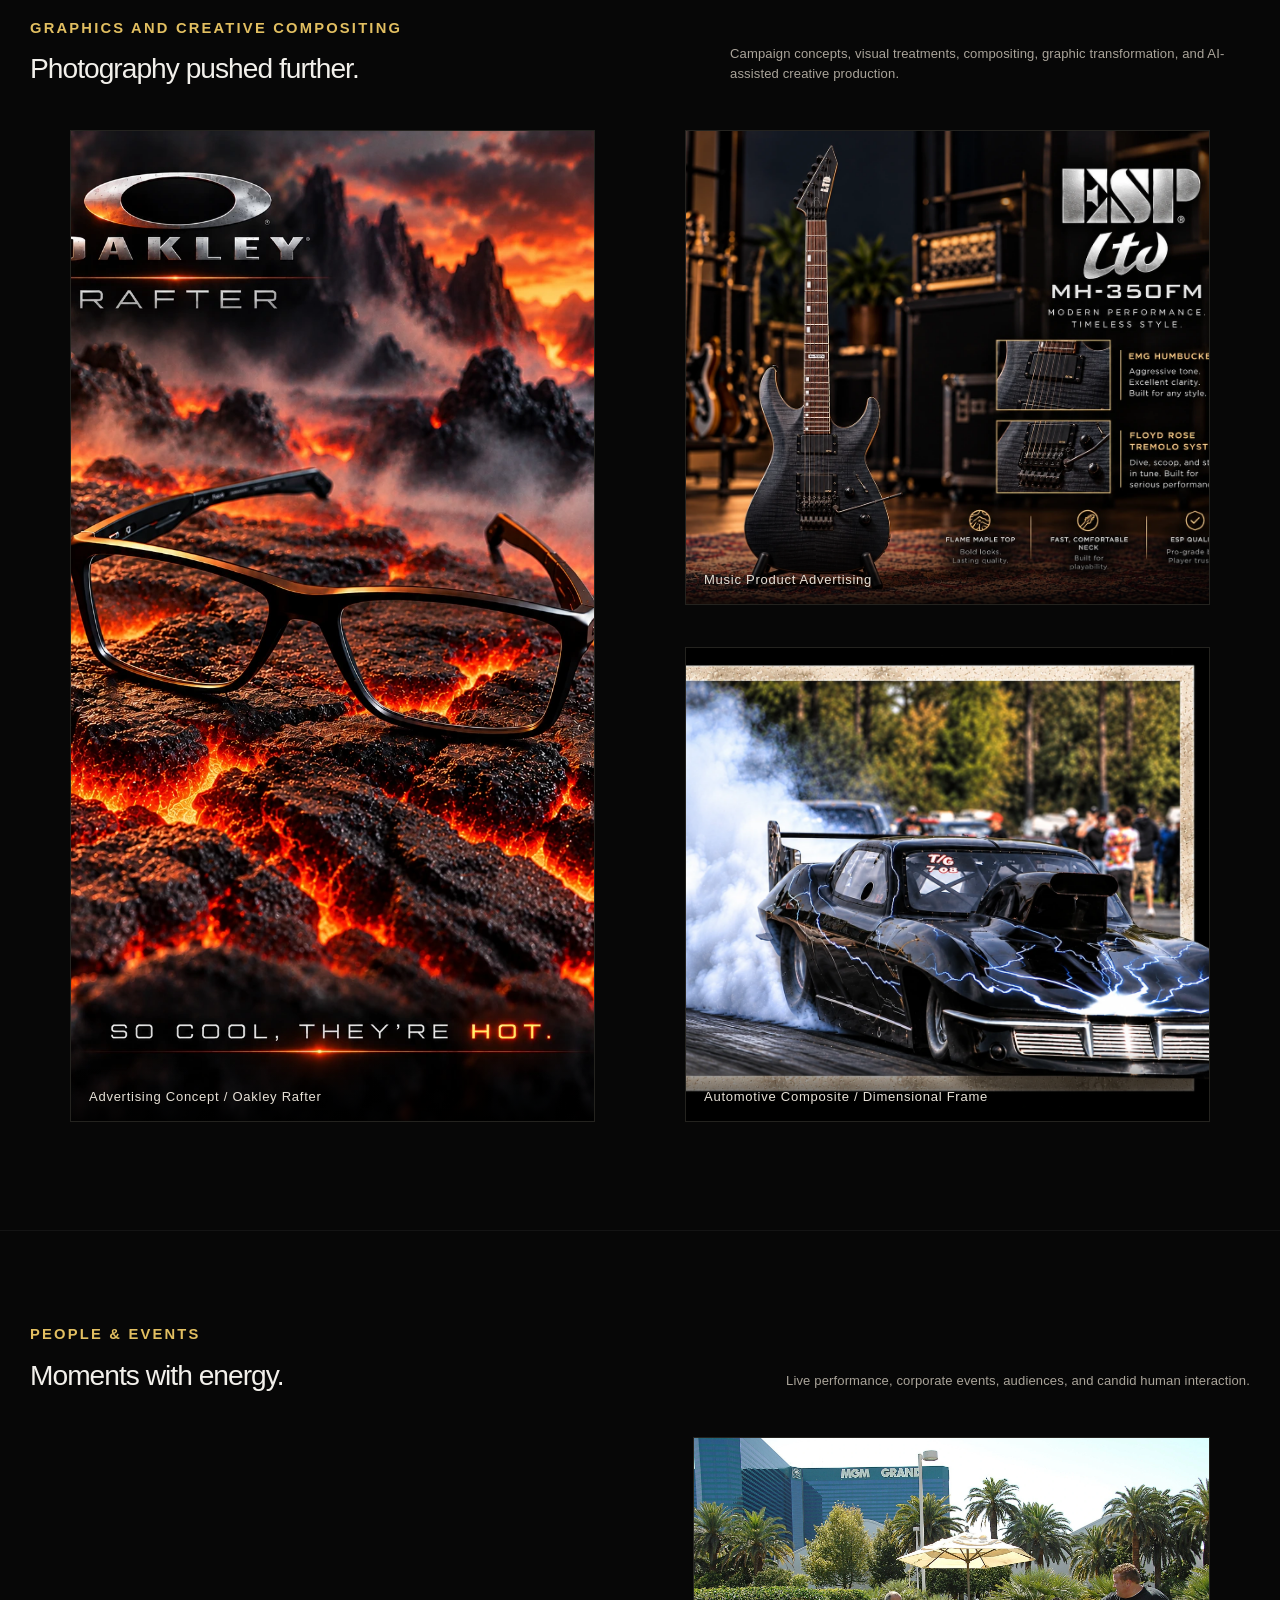
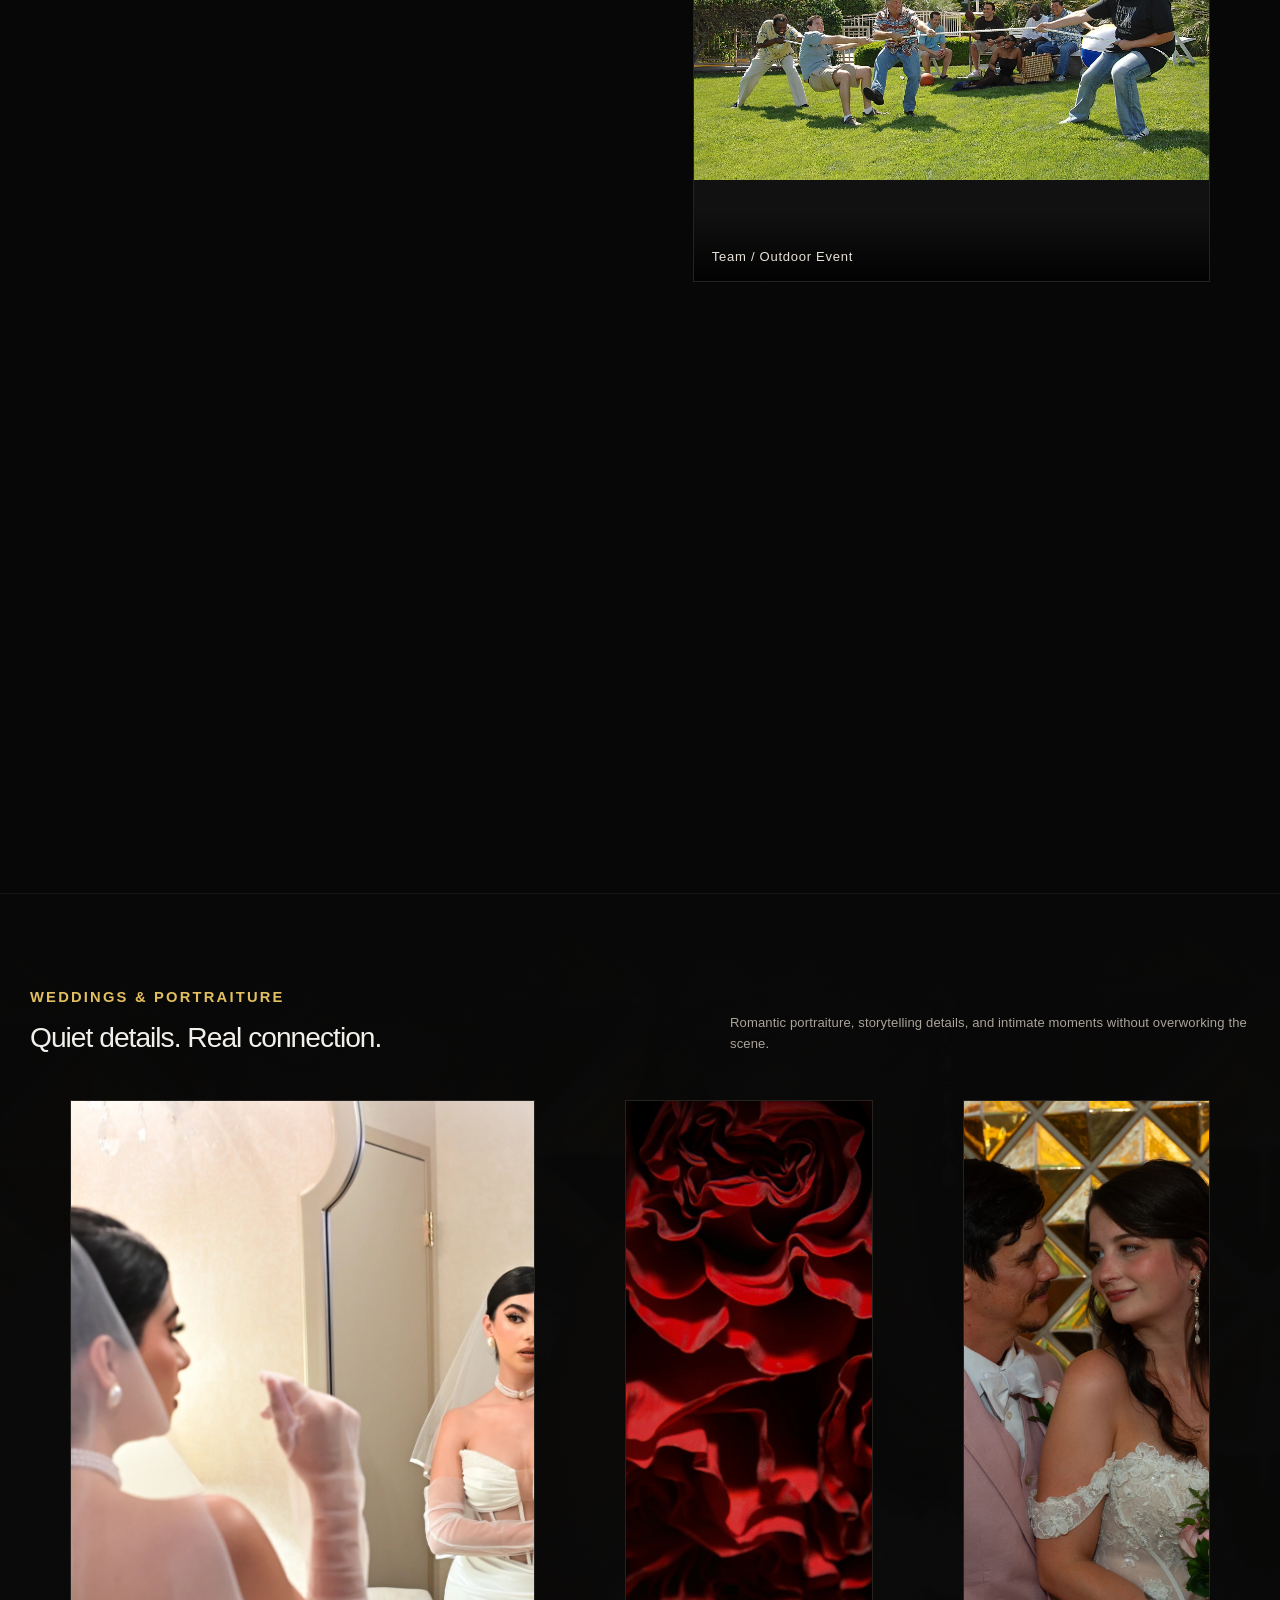
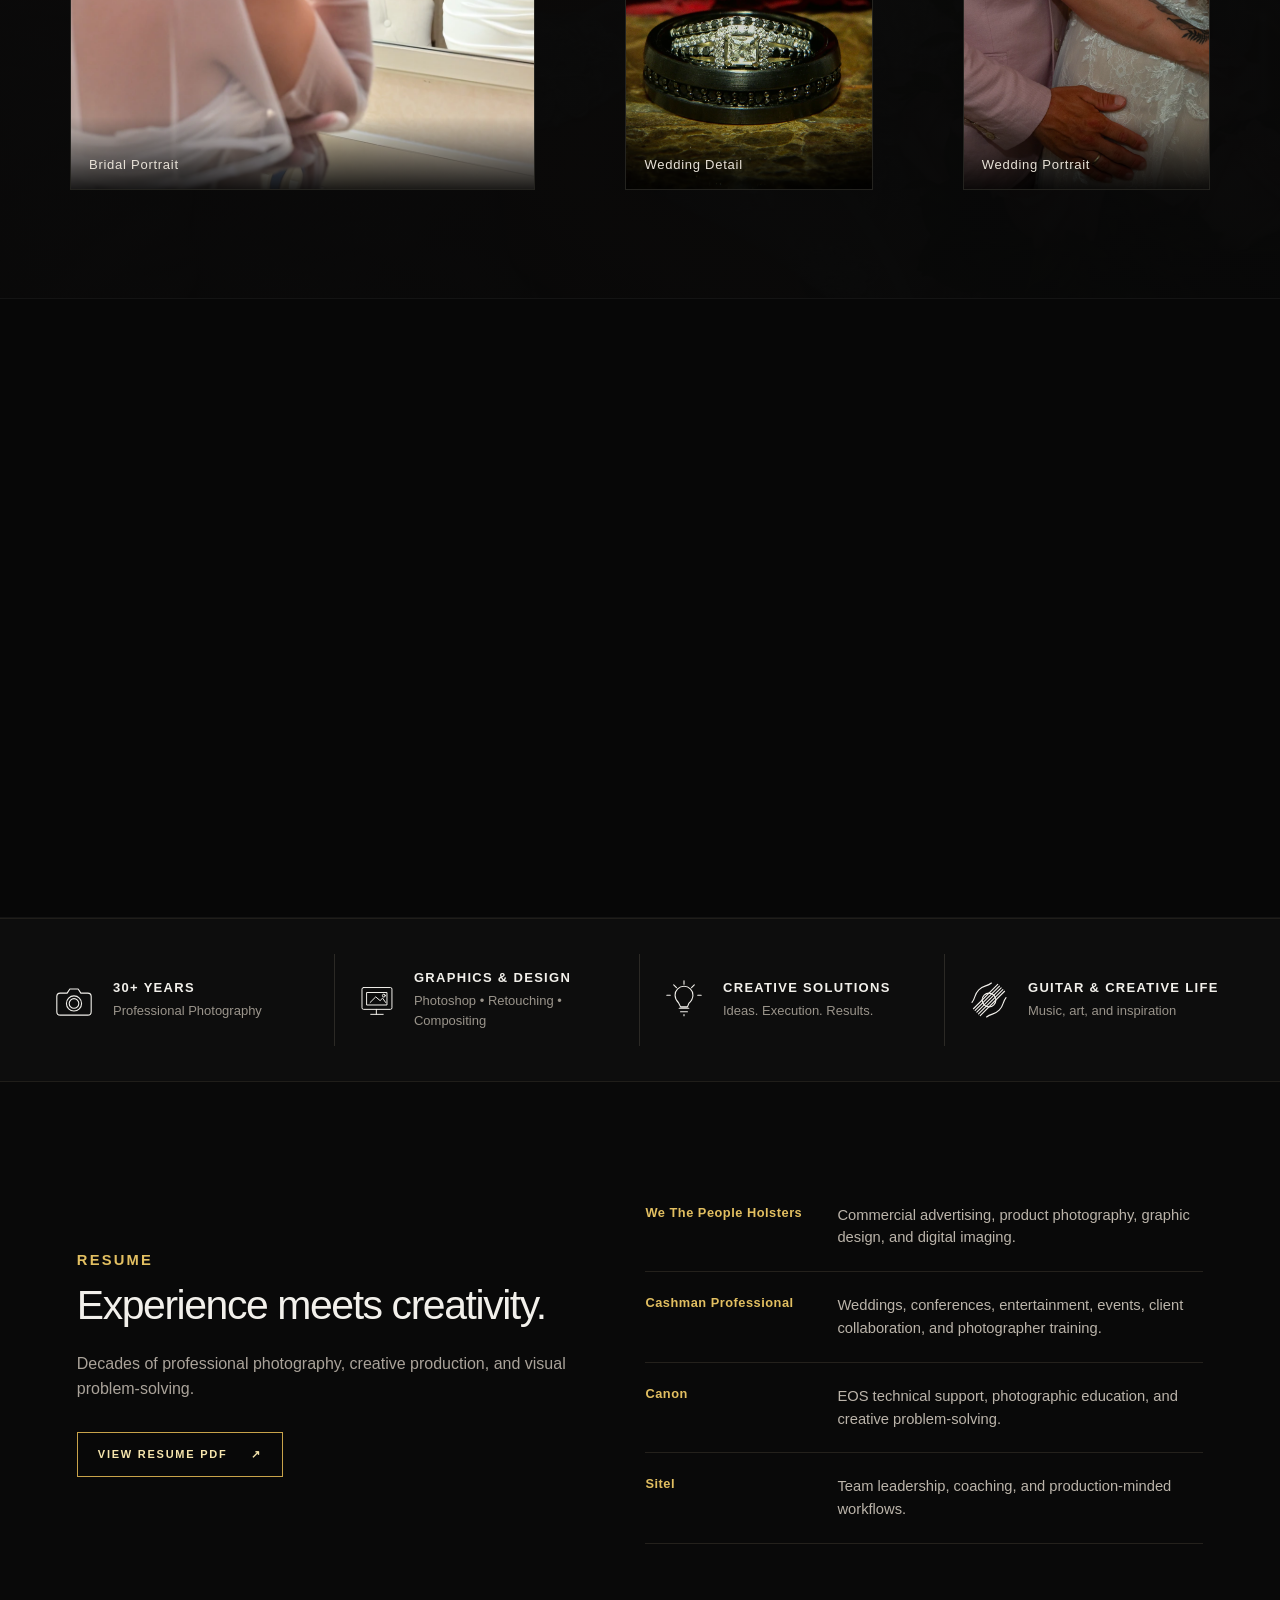
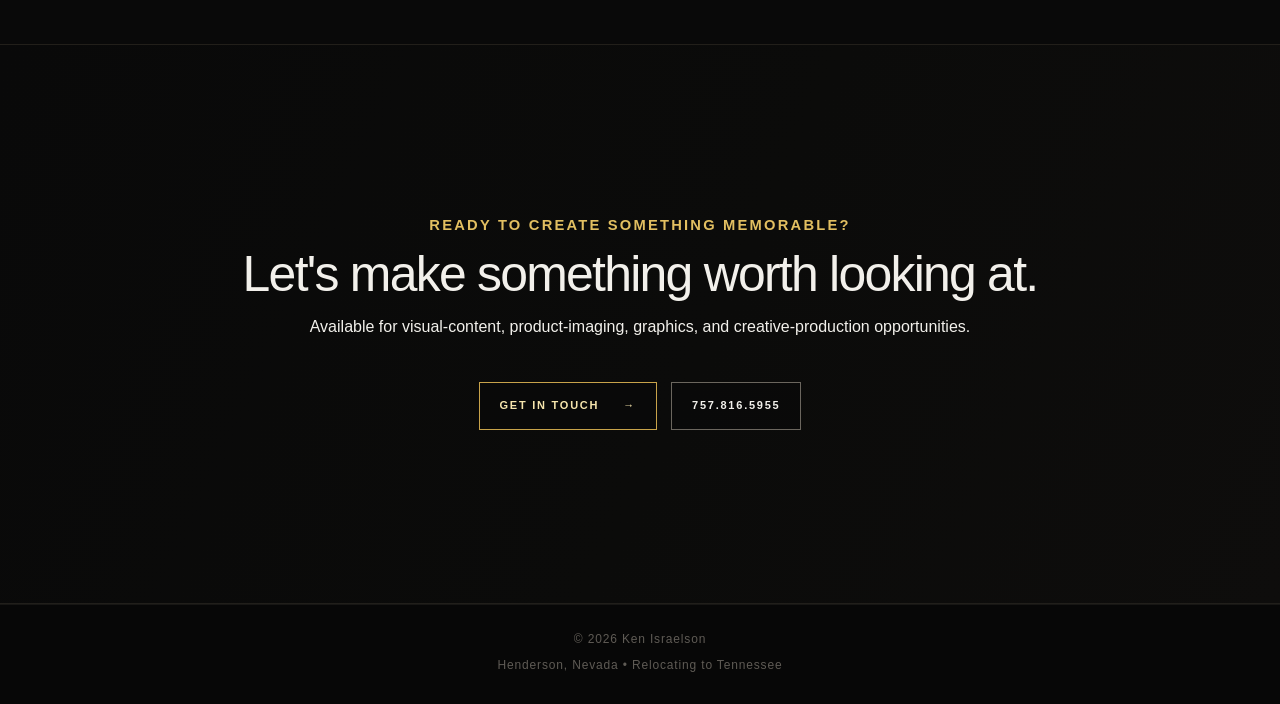
==== commit 6e581224: "Add files via upload" ====
--- a/index.html
+++ b/index.html
@@ -294,20 +294,73 @@
 <figcaption>ShipShoot Studios · Original brand identity and campaign lockup</figcaption>
 </figure>
 </div><div class="section-heading reveal lab-heading"><div><div class="eyebrow">CREATIVE CONCEPT &amp; BRAND PRESENTATION</div><h2>The Design Lab.</h2></div><p>Two visual treatments exploring an imaginative studio identity, architectural concepts, and creative visualization.</p></div><div class="showcase-grid designlab-grid"><figure class="showcase-item reveal"><img alt="The Design Lab concept banner with model house and creative laboratory imagery" loading="lazy" src="The Design Lab_ Ideas Become Reality.png"/><figcaption>The Design Lab · Concept identity and visualization</figcaption></figure><figure class="showcase-item reveal"><img alt="The Design Lab at Dusk cinematic studio visualization" loading="lazy" src="The Design Lab at Dusk.png"/><figcaption>The Design Lab at Dusk · Environmental concept treatment</figcaption></figure></div>
-<div class="section-heading reveal" style="margin-top:clamp(2rem,4vw,4rem)">
-<div><div class="eyebrow">ARCHITECTURAL CONCEPT VISUALIZATION</div><h2>See the possibilities before you build.</h2></div>
-<p>Residential screened-patio design concept, developed from a property photograph and presented through architectural illustration and client-facing visual communication.</p>
-</div>
-<div class="showcase-grid">
-<figure class="showcase-item reveal">
-<img alt="Approved screened patio architectural concept visualization" loading="lazy" src="APPROVED_LOCKED_architectural_concept_light_roof.png"/>
-<figcaption>Screened Patio Concept · Architectural illustration and visual design</figcaption>
-</figure>
-<figure class="showcase-item reveal">
-<img alt="Screened patio design concept technical presentation sheet with design callouts" loading="lazy" src="tech_spec_sheet_lightweight_aluminum_roof.png"/>
-<figcaption>Concept Presentation · Proposed features, materials, and visual specifications</figcaption>
-</figure>
-</div>
+<!-- THE DESIGN LAB · patio transformation component (paste inside Design Lab section) -->
+<section class="dl-patio" aria-labelledby="dl-patio-heading">
+  <style>
+    .dl-patio{color:inherit;max-width:1100px;margin:2.5rem auto;font-family:inherit}
+    .dl-patio h3{font-size:clamp(1.35rem,3vw,2rem);letter-spacing:.035em;margin:0 0 .4rem}
+    .dl-patio p{line-height:1.6;opacity:.8;margin:0 0 1.25rem;max-width:64ch}
+    .dl-patio-visual{position:relative;aspect-ratio:1670/940;overflow:hidden;border-radius:12px;background:#222}
+    .dl-patio video,.dl-patio .dl-compare,.dl-patio .dl-compare img{position:absolute;inset:0;width:100%;height:100%;object-fit:cover}
+    .dl-patio video{display:block}
+    .dl-patio .dl-compare{display:none;user-select:none;touch-action:pan-y}
+    .dl-patio .dl-compare.active{display:block}
+    .dl-patio .dl-compare img{pointer-events:none}
+    .dl-patio .dl-after{clip-path:inset(0 0 0 50%)}
+    .dl-patio .dl-divider{position:absolute;top:0;bottom:0;left:50%;width:2px;background:#fff;box-shadow:0 0 3px #222;transform:translateX(-50%);pointer-events:none}
+    .dl-patio .dl-grip{position:absolute;top:50%;left:50%;transform:translate(-50%,-50%);background:#f09b50;color:#141414;border:2px solid white;border-radius:50%;width:46px;height:46px;display:grid;place-items:center;font-weight:800;pointer-events:none}
+    .dl-patio .dl-tag{position:absolute;top:12px;background:rgba(15,15,15,.72);color:white;padding:5px 10px;border-radius:4px;letter-spacing:.12em;font-size:.72rem;pointer-events:none}
+    .dl-patio .dl-before-tag{left:12px}.dl-patio .dl-after-tag{right:12px}
+    .dl-patio input[type=range]{position:absolute;inset:0;width:100%;height:100%;margin:0;opacity:0;cursor:ew-resize;touch-action:pan-y}
+    .dl-patio .dl-controls{display:flex;flex-wrap:wrap;align-items:center;gap:.75rem;margin-top:.85rem}
+    .dl-patio button{background:transparent;color:inherit;border:1px solid currentColor;border-radius:5px;padding:.6rem .9rem;cursor:pointer;font:inherit}
+    .dl-patio button[aria-pressed=true]{background:#f09b50;color:#161616;border-color:#f09b50}
+    .dl-patio button:focus-visible,.dl-patio input:focus-visible{outline:3px solid #f09b50;outline-offset:3px}
+    .dl-patio .dl-hint{font-size:.85rem;opacity:.72}
+  </style>
+  <h3 id="dl-patio-heading">FROM CONCEPT TO REALITY</h3>
+  <p>Architectural visualization · AI-assisted image development · compositing and keyframed animation</p>
+  <div class="dl-patio-visual">
+    <video muted playsinline preload="metadata" poster="patio-after.jpg" aria-label="Open patio transforms into a furnished screened enclosure">
+      <source src="patio-transformation.mp4" type="video/mp4">
+      Your browser does not support this video.
+    </video>
+    <div class="dl-compare" aria-label="Compare the open patio before and the enclosed patio after">
+      <img src="patio-before.jpg" alt="Before: clean open patio" loading="lazy">
+      <img src="patio-after.jpg" alt="After: furnished screened enclosure" class="dl-after" loading="lazy">
+      <span class="dl-tag dl-before-tag">BEFORE</span><span class="dl-tag dl-after-tag">AFTER</span>
+      <div class="dl-divider"></div><div class="dl-grip" aria-hidden="true">↔</div>
+      <input type="range" min="0" max="100" value="50" step="1" aria-label="Drag to compare before and after">
+    </div>
+  </div>
+  <div class="dl-controls">
+    <button type="button" class="dl-replay">↻ Replay transformation</button>
+    <button type="button" class="dl-toggle" aria-pressed="false">⇆ Compare before / after</button>
+    <span class="dl-hint">Play once, then drag to explore the result.</span>
+  </div>
+  <script>
+    (()=>{
+      const section=document.currentScript.closest('.dl-patio');
+      if(section.dataset.ready)return;section.dataset.ready='1';
+      const video=section.querySelector('video'),box=section.querySelector('.dl-compare');
+      const slider=box.querySelector('input'),after=box.querySelector('.dl-after');
+      const divider=box.querySelector('.dl-divider'),grip=box.querySelector('.dl-grip');
+      const replay=section.querySelector('.dl-replay'),toggle=section.querySelector('.dl-toggle');
+      let started=false,comparing=false;
+      function setSplit(){const x=Number(slider.value);after.style.clipPath=`inset(0 0 0 ${x}%)`;divider.style.left=`${x}%`;grip.style.left=`${x}%`;}
+      function compare(on){comparing=on;box.classList.toggle('active',on);video.style.visibility=on?'hidden':'visible';toggle.setAttribute('aria-pressed',String(on));toggle.textContent=on?'▶ Back to video':'⇆ Compare before / after';if(on)video.pause();else if(video.ended){try{video.currentTime=Math.max(0,video.duration-.045)}catch(e){}}}
+      function play(){compare(false);started=true;video.currentTime=0;video.play().catch(()=>{compare(true);});}
+      slider.addEventListener('input',setSplit);setSplit();
+      replay.addEventListener('click',play);
+      toggle.addEventListener('click',()=>compare(!comparing));
+      video.addEventListener('ended',()=>{try{video.currentTime=Math.max(0,video.duration-.045)}catch(e){}video.pause();});
+      if('IntersectionObserver' in window){
+        const io=new IntersectionObserver(entries=>{if(entries.some(e=>e.isIntersecting && e.intersectionRatio>=.55)&&!started){started=true;io.disconnect();if(window.matchMedia('(prefers-reduced-motion: reduce)').matches){compare(true);slider.value=0;setSplit();}else video.play().catch(()=>compare(true));}},{threshold:[0,.55]});io.observe(section);
+      }else{compare(true);}
+    })();
+  </script>
+</section>
+
 </section>
 <section class="portfolio-block product-block">
 <div class="section-heading reveal">
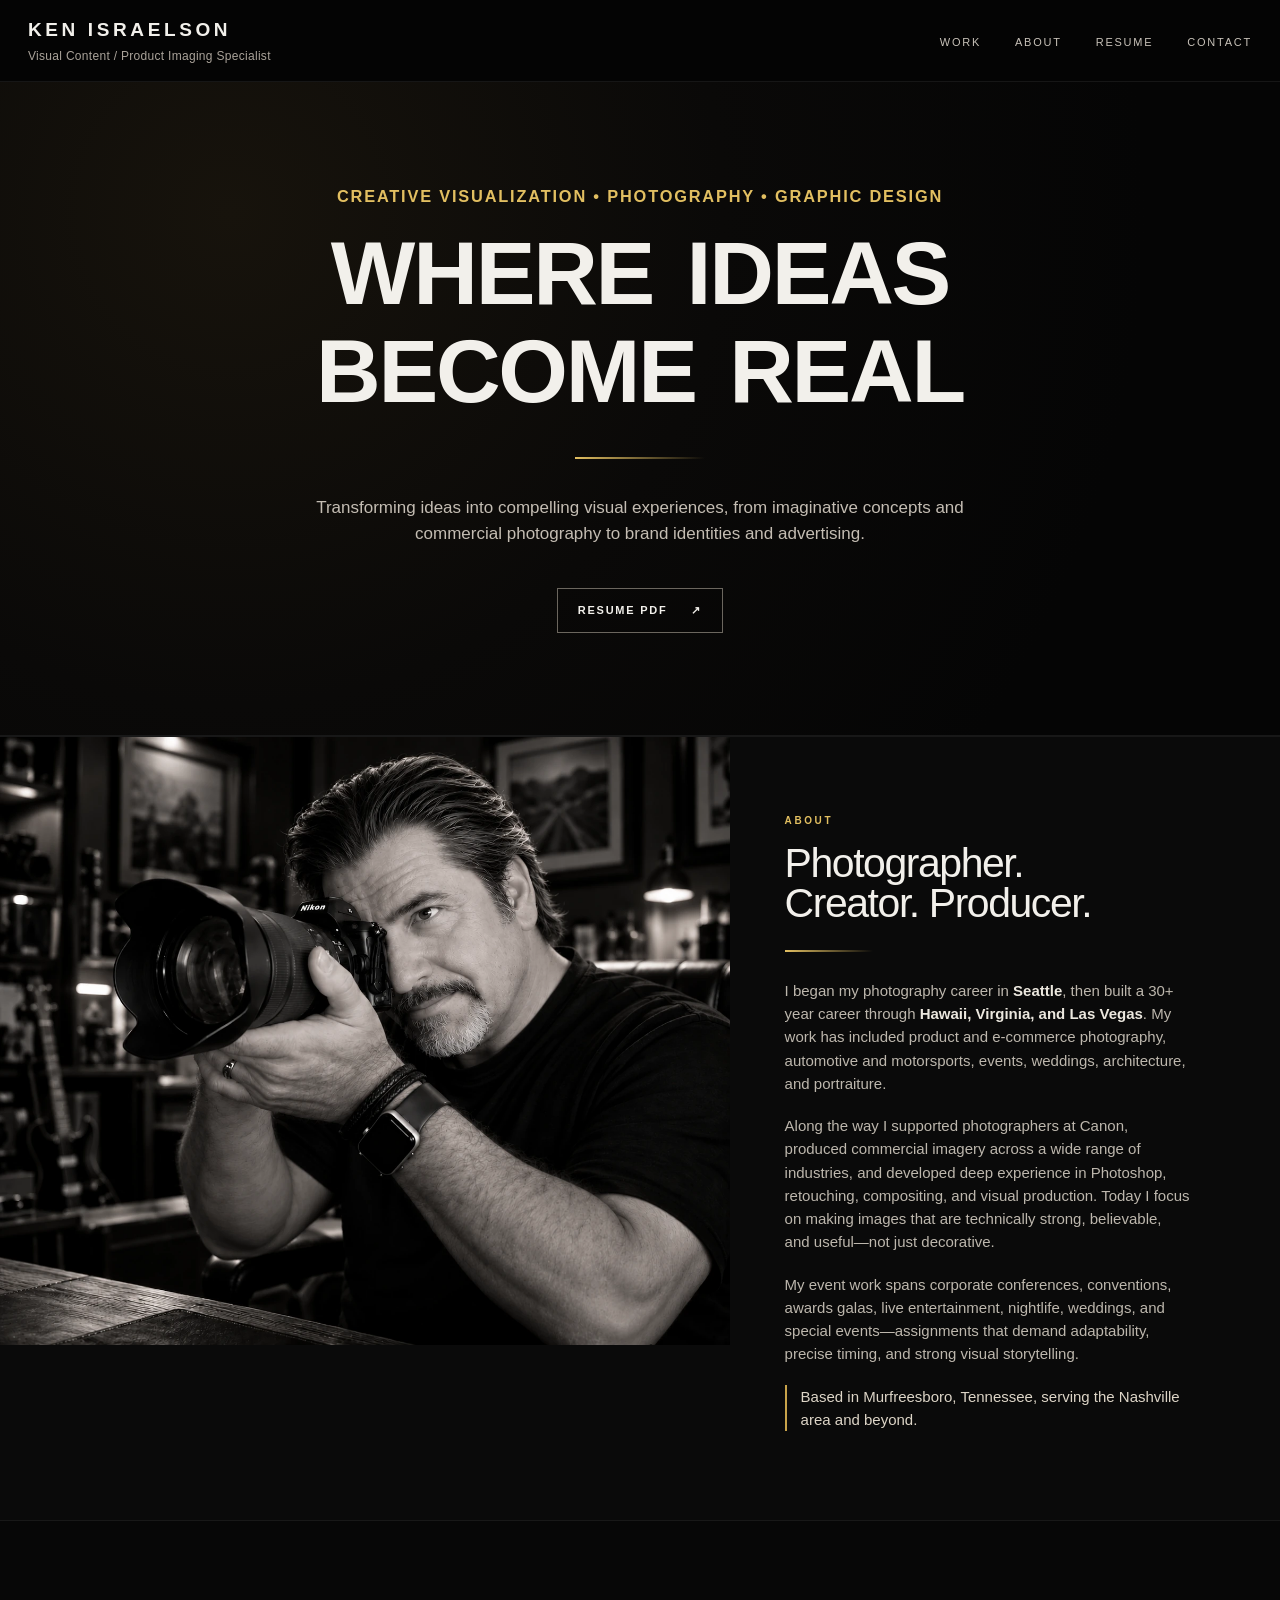
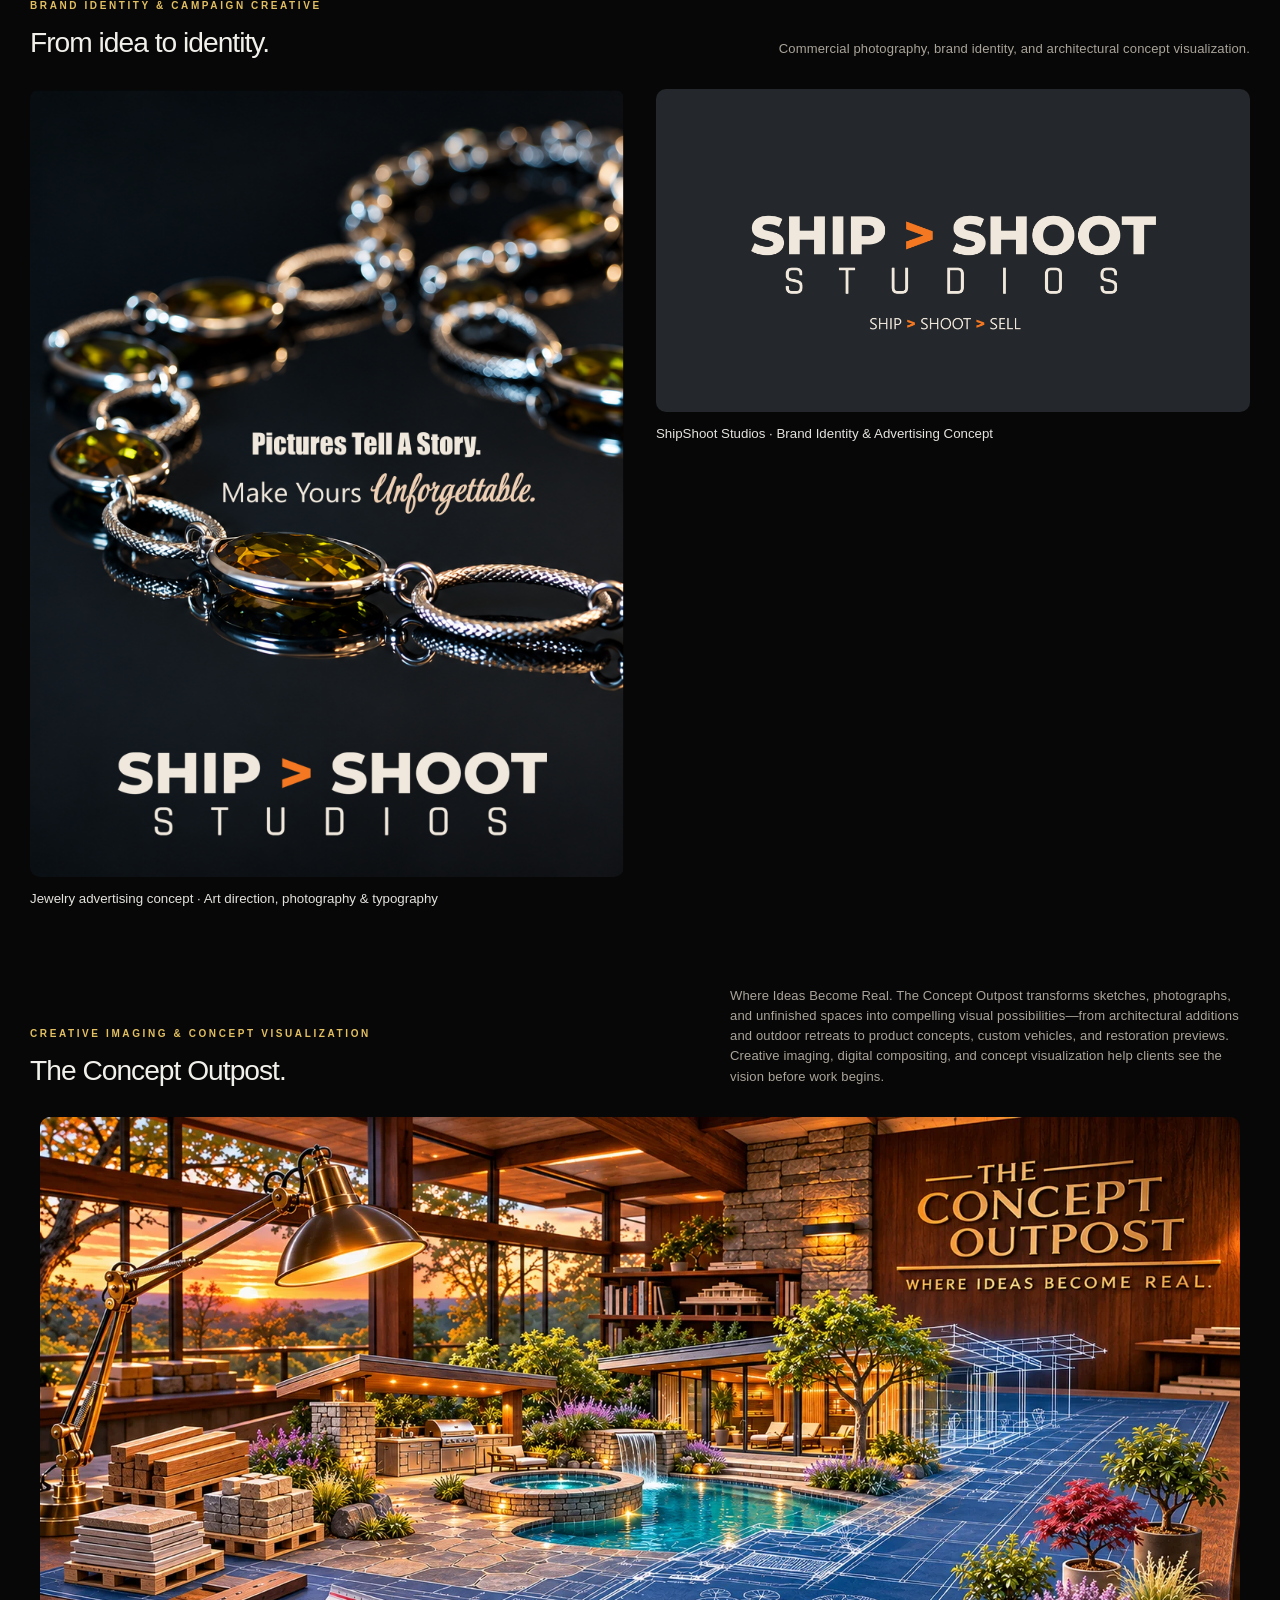
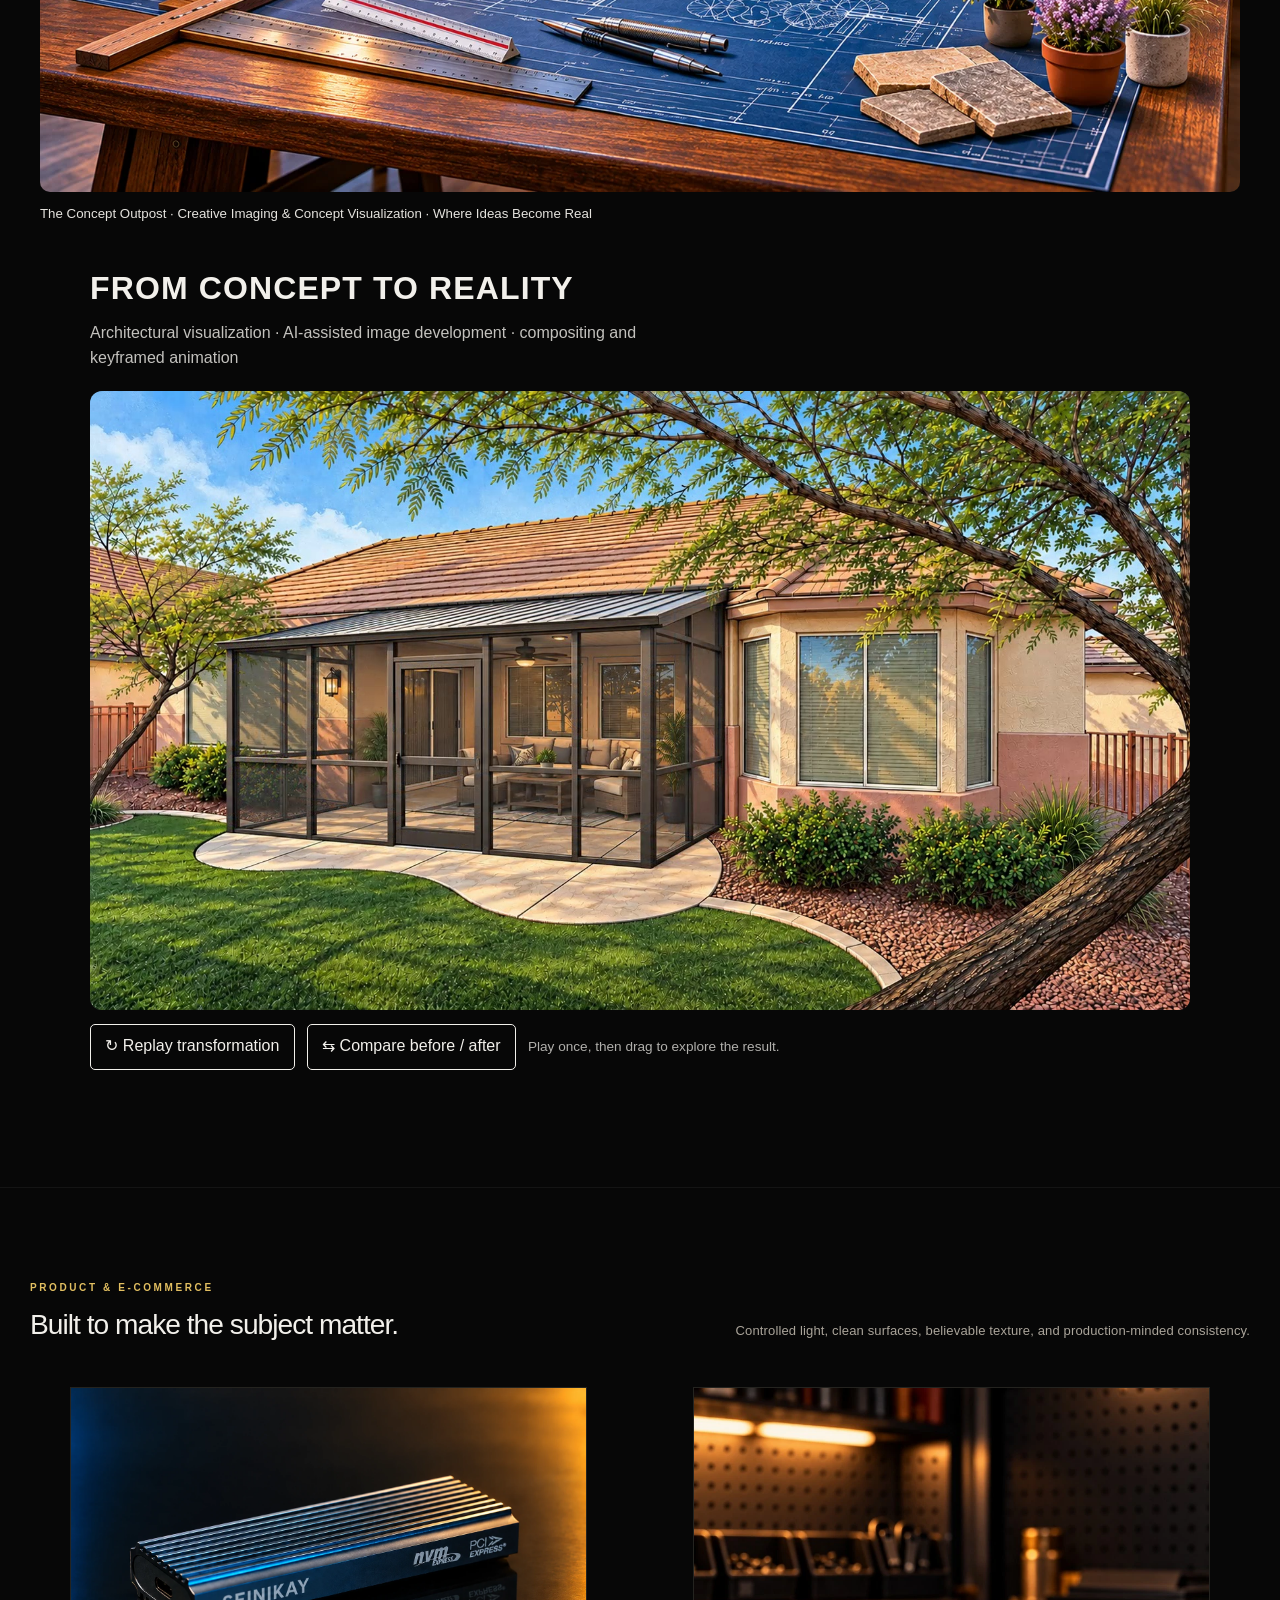
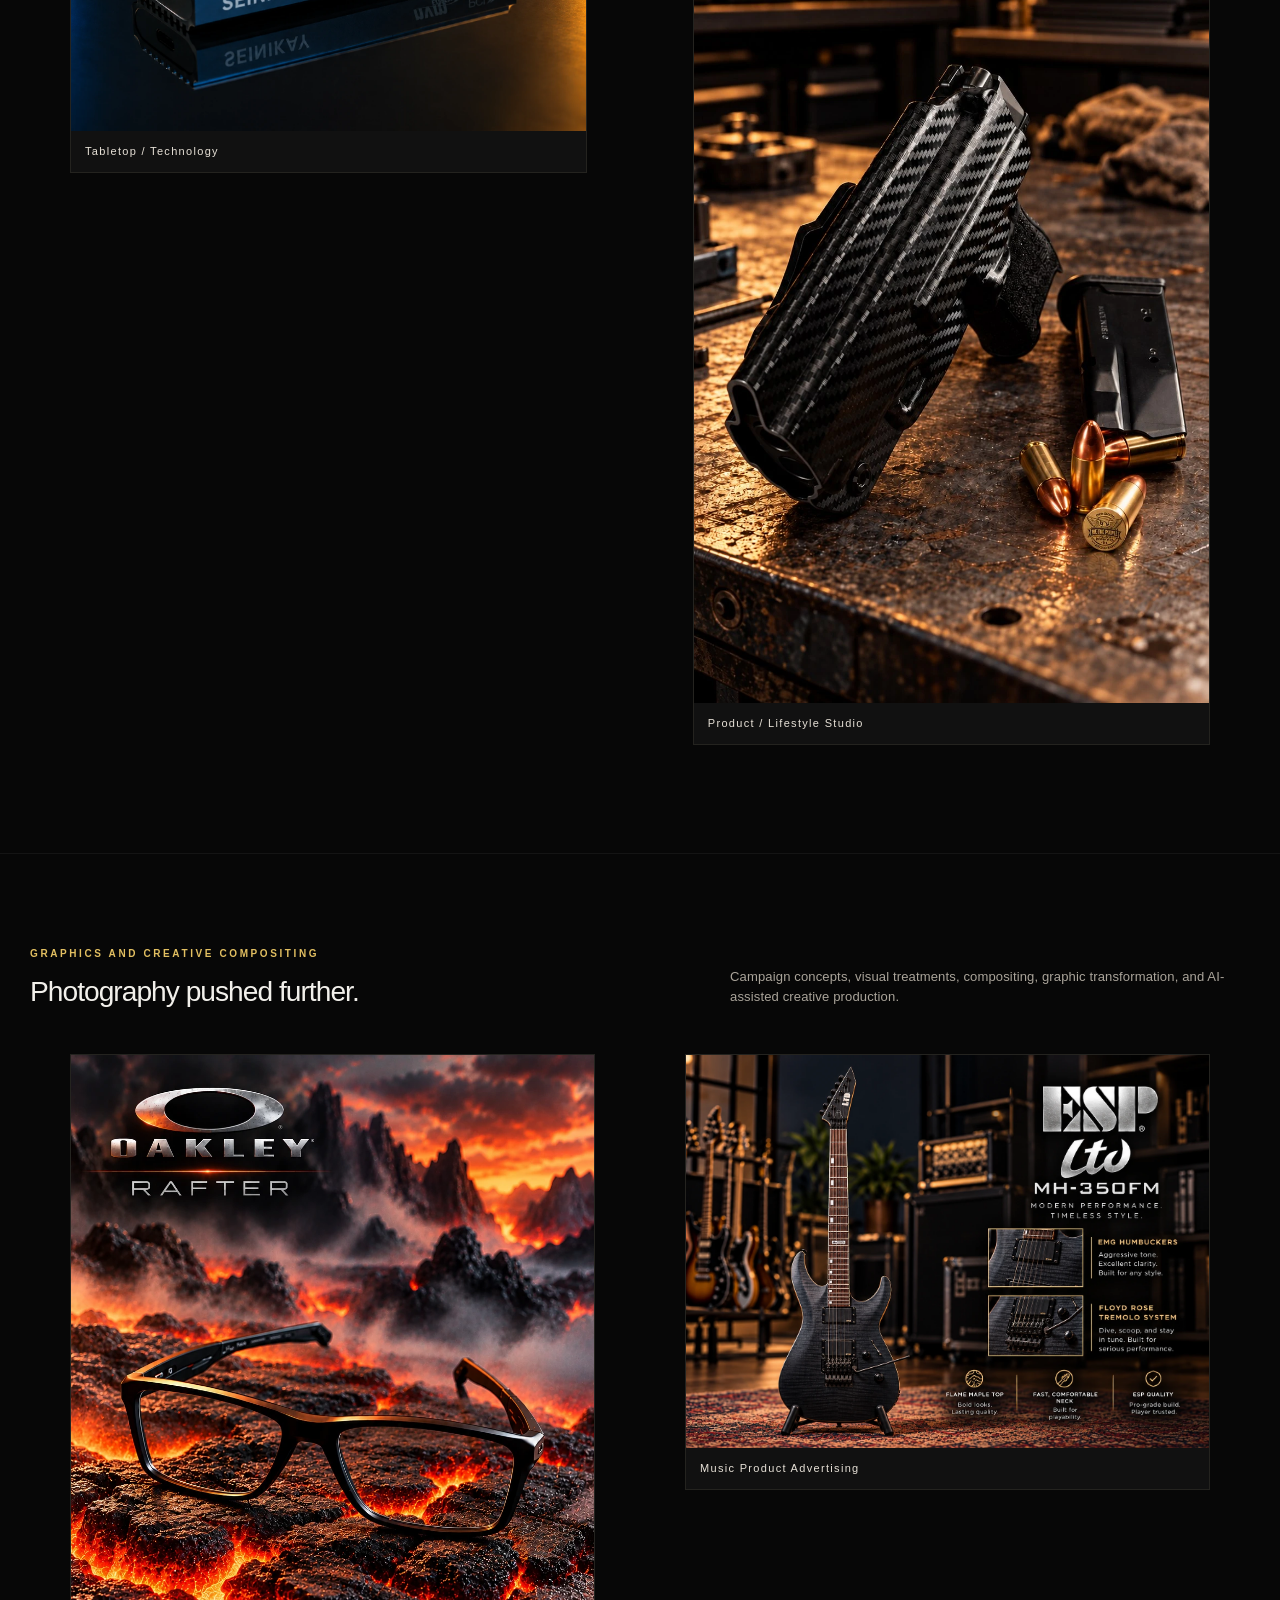
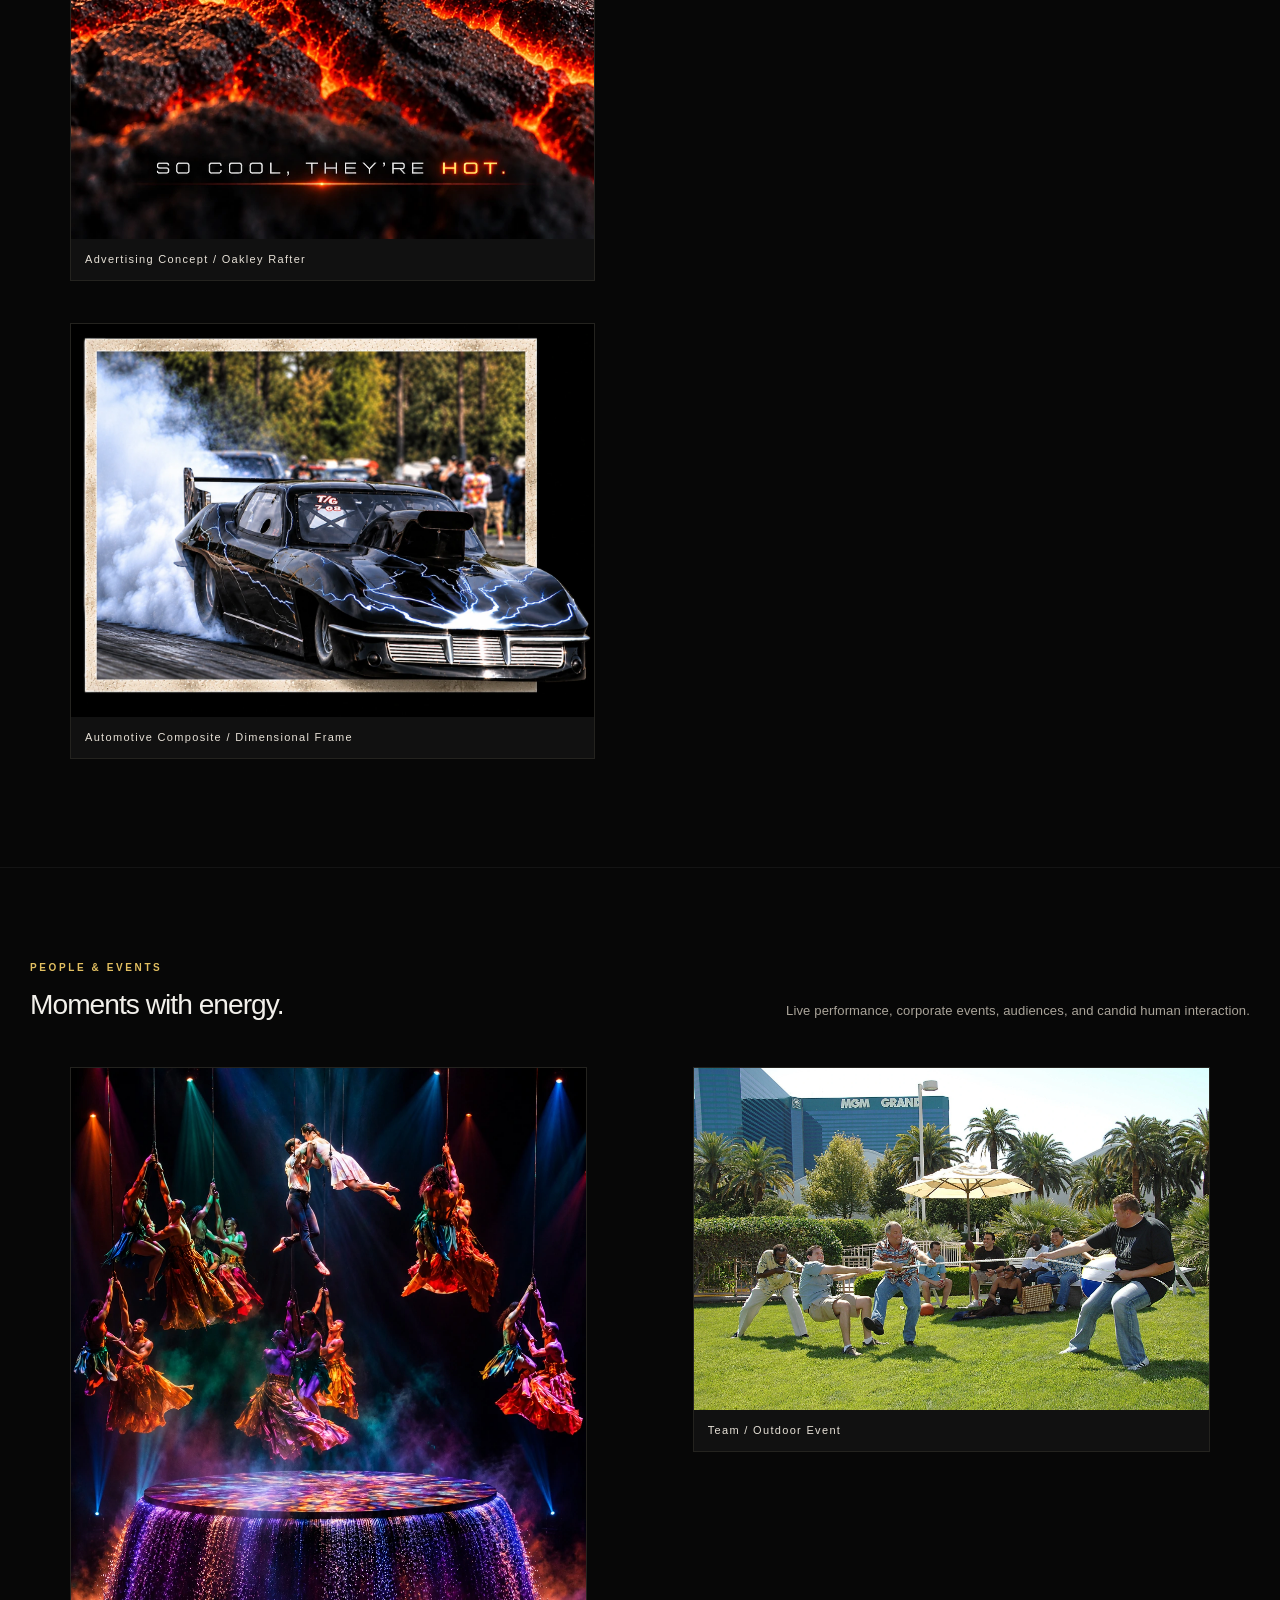
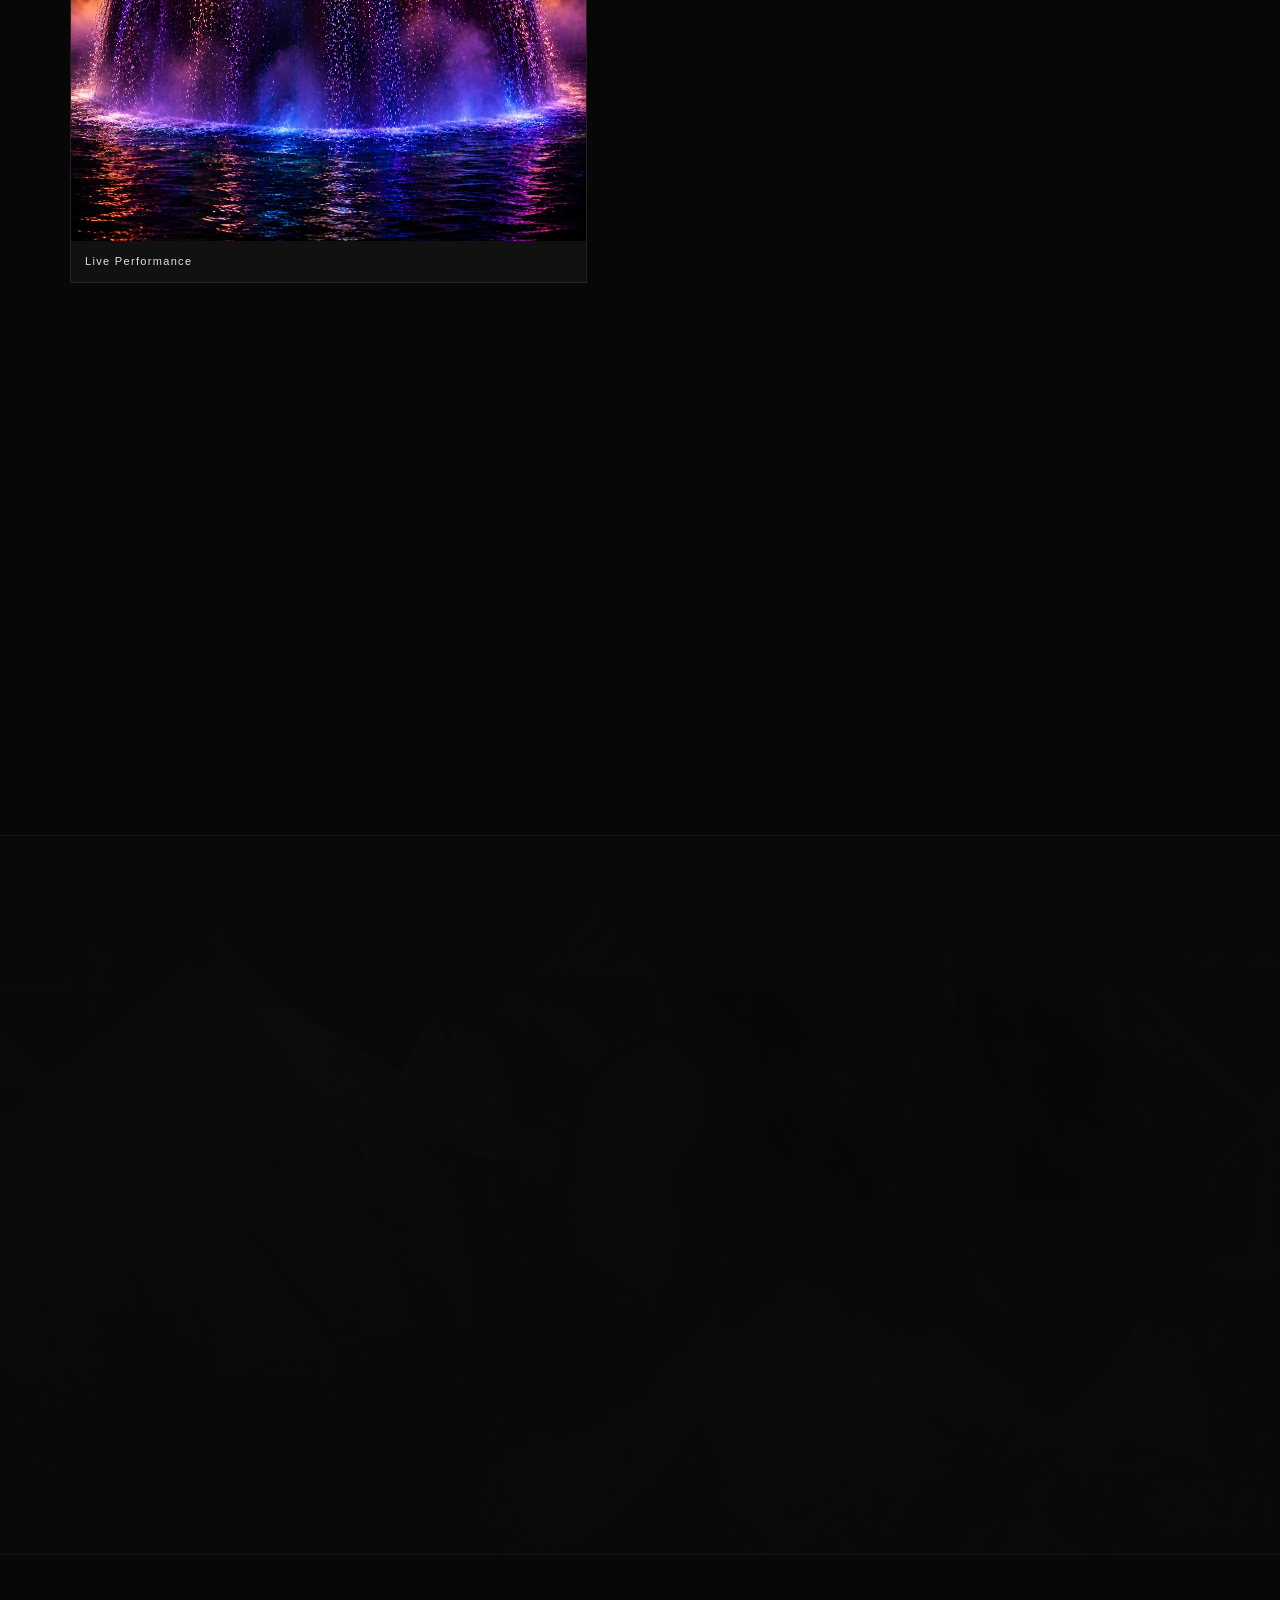
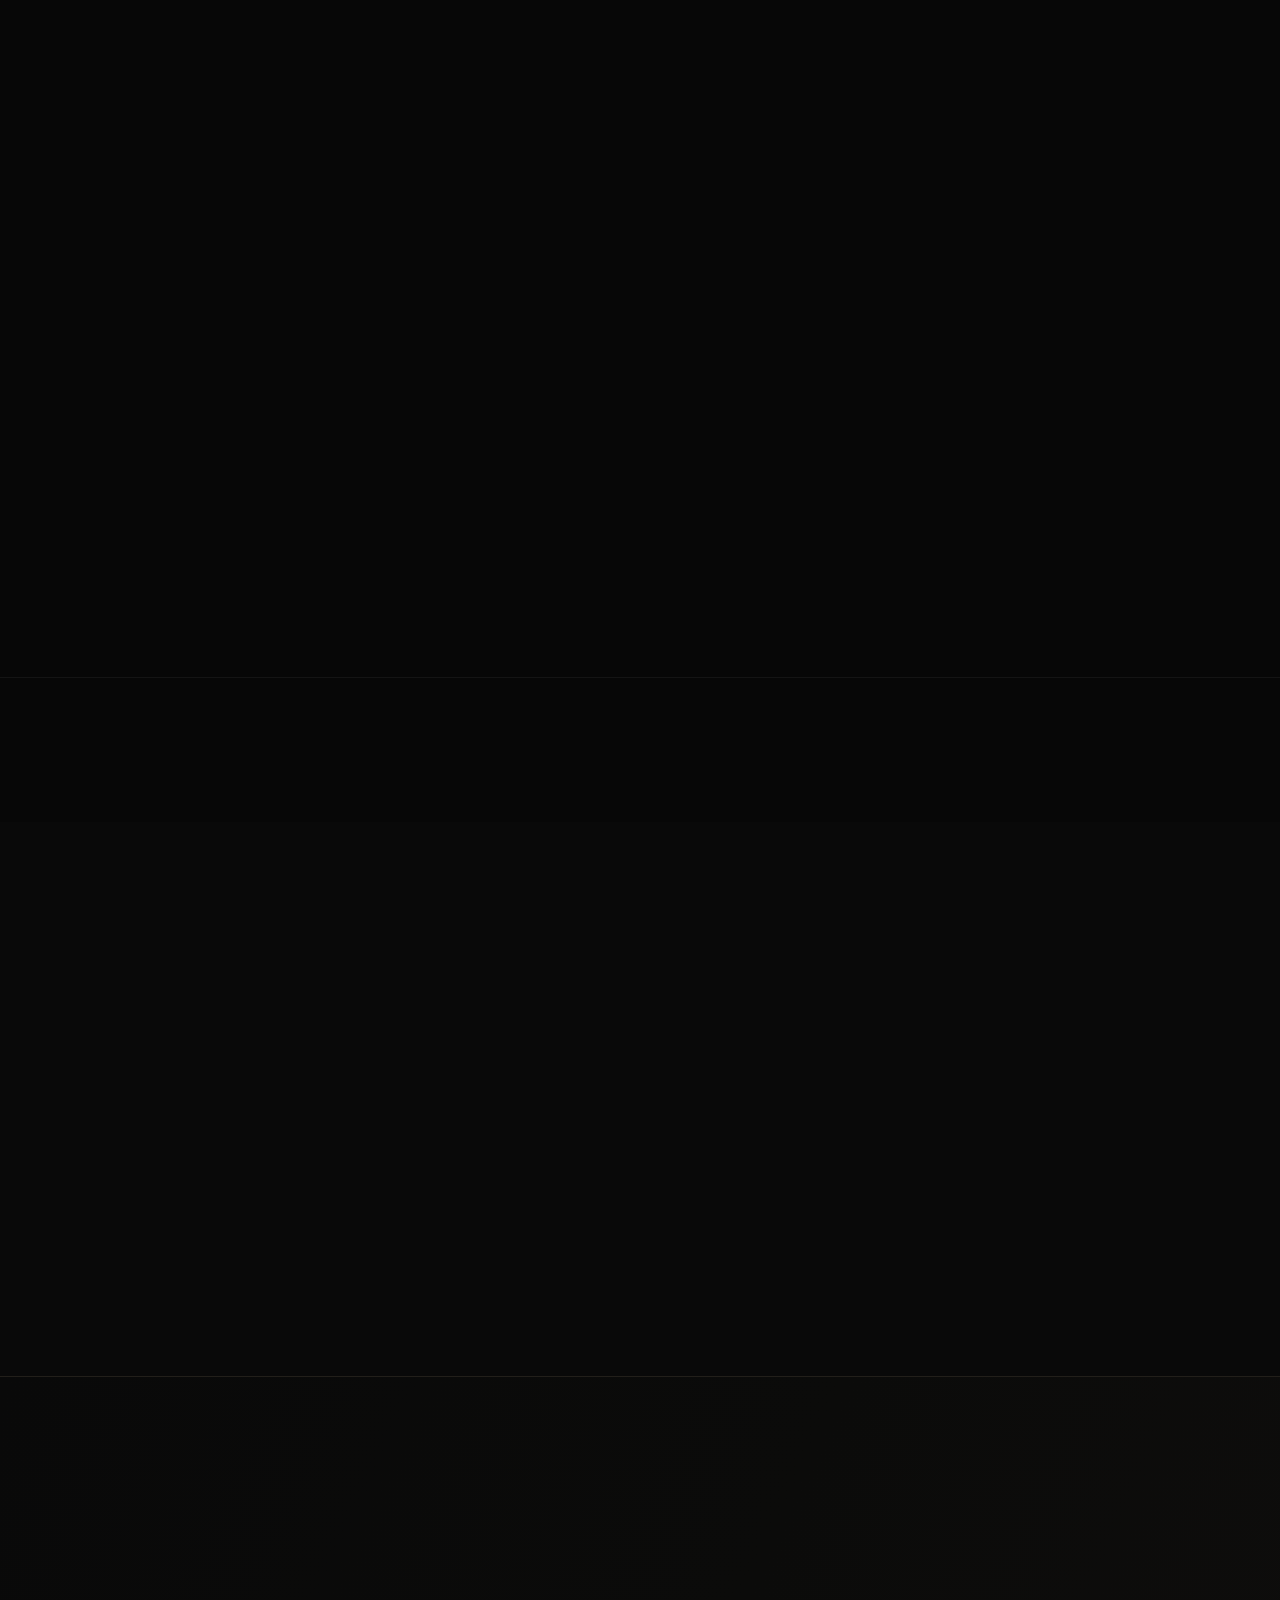
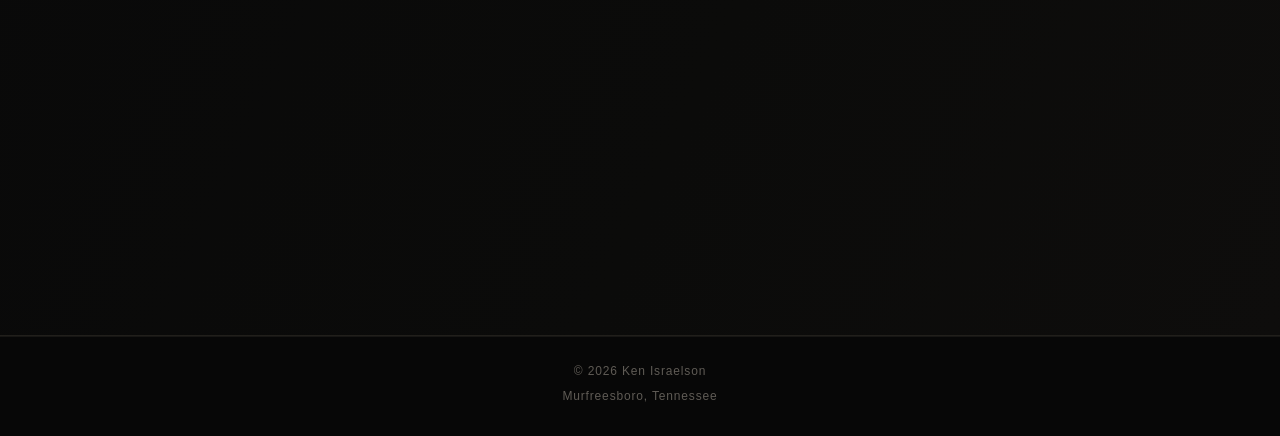
==== commit ee4e12e4: "Add files via upload" ====
--- a/index.html
+++ b/index.html
@@ -1,245 +1,57 @@
 <!DOCTYPE html>
-
 <html lang="en">
 <head>
-<meta charset="utf-8"/>
-<meta content="width=device-width, initial-scale=1" name="viewport"/>
-<title>Ken Israelson, Creative Visualization, Photography &amp; Graphic Design</title>
-<meta content="Creative visualization, commercial photography, graphic design and advertising by Ken Israelson. Where ideas become real." name="description"/>
-<link href="styles.css" rel="stylesheet"/>
+<meta charset="utf-8">
+<meta name="viewport" content="width=device-width, initial-scale=1">
+<title>Ken Israelson — Creative Visualization, Photography & Graphic Design</title>
+<meta name="description" content="Creative visualization, commercial photography, graphic design and advertising by Ken Israelson. Featuring The Concept Outpost — Where Ideas Become Real.">
+<link rel="stylesheet" href="styles.css">
+<link rel="stylesheet" href="portfolio_image_fixes.css">
 <style>
-.brand-showcase { padding-block: clamp(3rem, 6vw, 6rem); }
-.showcase-grid { display:grid; grid-template-columns:repeat(2,minmax(0,1fr));gap:clamp(1rem,2.5vw,2rem); }
-.showcase-item { margin:0; min-width:0; }
-.showcase-item img { display:block;width:100%;height:auto;object-fit:contain;border-radius:10px; }
-.showcase-item img[src*="Extended_Transparent"] { background:#24272B; padding:clamp(1rem,2vw,2rem); box-sizing:border-box; }
-.showcase-item figcaption { padding-top:.75rem; font-size:.88rem; line-height:1.45; opacity:.8; }
-@media(max-width:760px){.showcase-grid{grid-template-columns:1fr;}}
-</style>
-<style>
-/* Portfolio refinement: preserve full photographic compositions and hero typography. */
-.hero { display:block; }
-.hero-copy { max-width: 950px; width:100%; }
-.product-mosaic { display:grid; grid-template-columns: repeat(2,minmax(0,1fr)); gap: clamp(1rem,2vw,1.75rem); }
-.product-mosaic .tile { min-width:0; }
-.product-mosaic .tile img { display:block; width:100%; height:auto; max-height:560px; object-fit:contain; object-position:center; }
-.events-mosaic { display:grid; grid-template-columns:repeat(2,minmax(0,1fr));gap:clamp(1rem,2vw,1.75rem); }
-.events-mosaic .tile { min-width:0; }
-.events-mosaic .tile img { width:100%;height:auto;object-fit:contain; }
-.selected .feature-grid { grid-template-columns:repeat(2,minmax(0,1fr)); }
-@media (max-width:760px) { .product-mosaic,.events-mosaic,.selected .feature-grid {grid-template-columns:1fr;} }
-</style><style>
-/* Blink portfolio final editorial refinements */
-.hero { min-height:auto; padding-bottom: clamp(3rem,6vw,5.5rem); }
-.hero-copy { max-width:980px; }
-.hero h1 { font-family: "Arial Black", "Montserrat", "Segoe UI", Arial, sans-serif; font-weight: 800; font-size:clamp(3.3rem, 7.2vw, 7.8rem); letter-spacing:-.065em; line-height:.98; text-transform:uppercase; text-wrap:balance; }
-.hero-square-period { display:inline-block; width:.115em; height:.115em; background:currentColor; margin-left:.035em; vertical-align:baseline; transform:translateY(-.055em); }
-.hero-actions { margin-top:1.85rem; }
-.hero .eyebrow { letter-spacing:.19em; }
-.brand-showcase { scroll-margin-top:6rem; }
-.lab-heading { margin-top:clamp(3rem,6vw,6rem); }
-.designlab-grid { grid-template-columns:1fr; }
-.designlab-grid img { width:100%; height:auto; max-height:none; object-fit:contain; }
-.product-holster img { max-height:330px!important; width:100%; object-fit:contain; background:#151718; }
-.omnia-event img { max-height:560px; object-fit:contain; }
-@media(max-width:760px) { .hero h1 { font-size:clamp(2.8rem,10vw,5rem); letter-spacing:-.055em; } .hero-copy {padding-inline:0;} }
-</style><style>
-/* Homepage-only eyebrow: easier to read without changing other section labels. */
-.hero .eyebrow {
-  font-size: clamp(14px, 1.25vw, 16px);
-  font-weight: 700;
-  letter-spacing: .12em;
-  line-height: 1.5;
-  max-width: 100%;
+/* Full mobile-ready homepage: preserve uncropped photography and natural gallery heights. */
+.brand-showcase{padding-block:clamp(3rem,6vw,6rem)}
+.showcase-grid{display:grid;grid-template-columns:repeat(2,minmax(0,1fr));gap:clamp(1rem,2.5vw,2rem)}
+.showcase-item{margin:0;min-width:0}
+.showcase-item img{display:block;width:100%;height:auto;object-fit:contain;border-radius:10px}
+.showcase-item img[src*="Extended_Transparent"]{background:#24272b;padding:clamp(1rem,2vw,2rem);box-sizing:border-box}
+.showcase-item figcaption{padding-top:.75rem;font-size:clamp(13px,1.04vw,15px);line-height:1.5;opacity:.94}
+.shipshoot-logo-item{display:flex;flex-direction:column;justify-content:center}
+.concept-outpost-grid{grid-template-columns:1fr;max-width:1200px;margin-inline:auto}
+.lab-heading{margin-top:clamp(3rem,6vw,6rem)}
+.product-mosaic,.events-mosaic{display:grid;grid-template-columns:repeat(2,minmax(0,1fr));gap:clamp(1rem,2vw,1.75rem)}
+.auto-block .auto-grid{display:grid;grid-template-columns:repeat(2,minmax(0,1fr));gap:clamp(12px,2vw,26px)}
+.product-mosaic .tile,.events-mosaic .tile,.auto-block .auto-grid .tile{min-width:0;min-height:0;height:auto}
+.hero{min-height:0;display:flex;justify-content:center;padding:0;text-align:center}
+.hero .hero-copy{box-sizing:border-box;width:min(100% - 40px,1120px);max-width:1120px;min-height:0;margin:0 auto;padding:clamp(70px,8vw,118px) 0 clamp(72px,8vw,114px);display:flex;flex-direction:column;align-items:center;text-align:center}
+.hero h1{width:100%;max-width:none;margin:0 auto;font-family:"Arial Black","Montserrat","Segoe UI",Arial,sans-serif;font-weight:800;font-size:clamp(27px,7vw,98px);line-height:1.10;letter-spacing:-.025em;word-spacing:.12em;text-align:center}
+.hero h1 .hero-line{display:inline-block;white-space:nowrap}
+.hero .eyebrow{font-size:clamp(14px,1.28vw,17px);letter-spacing:.11em;text-align:center}
+.hero .gold-rule{margin:clamp(22px,3vw,36px) auto}
+.hero p{max-width:690px;margin:0 auto 26px;text-align:center}
+.hero .hero-actions{width:100%;display:flex;justify-content:center;margin-top:14px}
+.section-heading h2{font-size:clamp(24px,2.2vw,36px);line-height:1.13}
+.section-heading p{font-size:clamp(12.5px,1.02vw,14px);line-height:1.55}
+.product-mosaic .tile img,.events-mosaic .tile img,.auto-grid .tile img{display:block;width:100%;height:auto;max-height:none;object-fit:contain;transform:none!important}
+.product-mosaic .tile,.events-mosaic .tile,.auto-grid .tile{overflow:visible;display:flex;flex-direction:column}
+.product-mosaic .tile figcaption,.events-mosaic .tile figcaption,.auto-grid .tile figcaption{position:static;min-height:0;padding:10px 6px 0;background:none}
+.capabilities .capability svg{fill:none;stroke:currentColor;stroke-width:1.6;stroke-linecap:round;stroke-linejoin:round}
+.resume{gap:clamp(28px,5vw,80px);grid-template-columns:minmax(0,.95fr) minmax(0,1.05fr);align-items:center}
+.resume-points>div{grid-template-columns:minmax(135px,170px) minmax(0,1fr);gap:22px}
+.contact{background:linear-gradient(115deg,#090909 0%,#0b0b0a 55%,#0e0d0c 100%)!important;text-align:center;justify-content:center}
+.contact>.sunset{display:none!important}
+.contact .contact-inner{display:flex;flex-direction:column;align-items:center;text-align:center}
+.contact p{max-width:760px;text-align:center}
+.contact .contact-actions{display:flex;flex-wrap:wrap;justify-content:center;align-items:center;gap:14px;margin-top:26px}
+footer{display:flex;flex-direction:column;align-items:center;justify-content:center;gap:7px;text-align:center;font-size:12px;letter-spacing:.07em;padding:25px 20px 30px}
+@media(max-width:980px){.resume{grid-template-columns:1fr;gap:38px}}
+@media(max-width:760px){
+.showcase-grid,.product-mosaic,.events-mosaic,.auto-block .auto-grid{grid-template-columns:1fr}
+.shipshoot-logo-item{justify-content:flex-start}
+.hero .hero-copy{width:calc(100% - 28px);padding-block:58px 68px}
+.hero h1{font-size:clamp(24px,6.9vw,43px);letter-spacing:-.03em;word-spacing:.06em;line-height:1.14}
+.hero .eyebrow{font-size:12px;letter-spacing:.07em}
+.resume-points>div{grid-template-columns:1fr;gap:6px}
 }
-</style>
-<style>
-/* Final editorial and typography pass, 2026-10-24 */
-/* Center the entire introduction, without stretching the words unnaturally. */
-.hero { display:flex; justify-content:center; }
-.hero-copy {
-  width:min(100% - 48px, 850px);
-  max-width:850px;
-  min-height:0;
-  margin:0 auto;
-  padding:clamp(56px,7vw,105px) 0 clamp(62px,7vw,108px);
-  align-items:stretch;
-}
-.hero h1 { max-width:100%; }
-.hero-actions { width:100%; justify-content:center; }
-/* Bring category labels forward, and restore readable supporting labels. */
-.eyebrow { font-size:clamp(13px,1.15vw,16px); letter-spacing:.15em; line-height:1.5; }
-.hero .eyebrow { font-size:clamp(14px,1.28vw,17px); letter-spacing:.11em; }
-.section-heading h2 { font-size:clamp(24px,2.2vw,36px); line-height:1.13; }
-.section-heading p { font-size:clamp(12.5px,1.02vw,14px); line-height:1.55; }
-.showcase-item figcaption { font-size:clamp(13px,1.04vw,15px); opacity:.94; line-height:1.5; }
-.tile figcaption { font-size:clamp(13px,1.02vw,15px); letter-spacing:.055em; }
-.capability strong { font-size:13px; }
-.capability span { font-size:13px; }
-/* Make the two Design Lab treatments the same grid size as the patio pair. */
-.designlab-grid { grid-template-columns:repeat(2,minmax(0,1fr)); }
-.designlab-grid img { width:100%; height:auto; max-height:none; object-fit:contain; }
-/* Use the unused vertical space beside the tall jewelry advertisement. */
-.brand-showcase > .showcase-grid:first-of-type { align-items:stretch; }
-.shipshoot-logo-item {
-  display:flex; flex-direction:column; justify-content:center;
-}
-.shipshoot-logo-item img { width:100%; height:auto; object-fit:contain; }
-.shipshoot-logo-item figcaption { align-self:stretch; }
-@media(max-width:760px) {
-  .hero-copy { width:calc(100% - 42px); padding-block:64px 72px; }
-  .hero h1 { font-size:clamp(2.7rem,10vw,5rem); }
-  .designlab-grid { grid-template-columns:1fr; }
-  .shipshoot-logo-item { justify-content:flex-start; }
-  .section-heading { gap:14px; }
-}
-</style><style>
-/* 2026-10-24: Final homepage and closing-section layout correction. */
-.hero { display:flex; justify-content:center; padding:0; text-align:center; }
-.hero .hero-copy {
-  box-sizing:border-box; width:min(100% - 40px, 1120px); max-width:1120px;
-  margin:0 auto; padding:clamp(70px,8vw,118px) 0 clamp(72px,8vw,114px);
-  display:flex; flex-direction:column; align-items:center; justify-content:center;
-  text-align:center;
-}
-.hero h1 {
-  width:100%; max-width:none; margin:0 auto;
-  font-family:"Arial Black","Montserrat","Segoe UI",Arial,sans-serif;
-  font-weight:800; font-size:clamp(27px,7vw,98px);
-  line-height:1.10; letter-spacing:-.025em; word-spacing:.12em;
-  text-align:center; text-wrap:unset;
-}
-.hero h1 .hero-line { display:inline-block; white-space:nowrap; }
-.hero .eyebrow { margin-inline:auto; text-align:center; }
-.hero .gold-rule { margin:clamp(22px,3vw,36px) auto; }
-.hero p { max-width:690px; margin:0 auto 26px; text-align:center; }
-.hero .hero-actions { width:100%; display:flex; justify-content:center; margin-top:14px; }
-.hero .hero-actions .button { justify-content:center; }
-/* Resume section: calm introductory column, four coherent experience points. */
-.resume { gap:clamp(28px,5vw,80px); grid-template-columns:minmax(0, .95fr) minmax(0, 1.05fr); align-items:center; }
-.resume-copy h2 { max-width:560px; }
-.resume-copy p { max-width:560px; }
-.resume-points > div { grid-template-columns:minmax(135px, 170px) minmax(0,1fr); gap:22px; align-items:start; }
-.resume-points strong { font-size:clamp(12px,1vw,14px); line-height:1.45; letter-spacing:.04em; }
-.resume-points span { font-size:clamp(14px,1.15vw,16px); line-height:1.55; }
-/* Final contact and footer are centered as a unified closing composition. */
-.contact { text-align:center; justify-content:center; }
-.contact .contact-inner { display:flex; flex-direction:column; align-items:center; text-align:center; }
-.contact .eyebrow { text-align:center; }
-.contact h2 { max-width:100%; text-align:center; }
-.contact p { max-width:760px; text-align:center; }
-.contact .contact-actions { display:flex; flex-wrap:wrap; justify-content:center; align-items:center; gap:14px; margin-top:26px; }
-.contact .contact-actions .button { justify-content:center; min-height:48px; }
-footer { display:flex; flex-direction:column; align-items:center; justify-content:center; gap:7px; text-align:center; font-size:12px; letter-spacing:.07em; padding:25px 20px 30px; }
-@media(max-width:980px) {
- .resume { grid-template-columns:1fr; gap:38px; }
- .resume-points > div { grid-template-columns:minmax(120px,170px) minmax(0,1fr); }
-}
-@media(max-width:620px) {
- .hero .hero-copy { width:calc(100% - 28px); padding-block:58px 68px; }
- .hero h1 { font-size:clamp(24px,6.9vw,43px); letter-spacing:-.03em; word-spacing:.06em; line-height:1.14; }
- .hero .eyebrow { font-size:12px; letter-spacing:.07em; }
- .hero .hero-actions .button { width:auto; min-width:188px; }
- .resume-points > div { grid-template-columns:1fr; gap:6px; }
- .contact .contact-actions { flex-direction:column; width:100%; }
- .contact .contact-actions .button { width:min(100%,310px); justify-content:center; }
- footer { font-size:11px; }
-}
-</style><style>/* Approved thin-line capabilities icons, 2026-10-24 */
-.capabilities .capability svg {fill:none;stroke:currentColor;stroke-width:1.6px;stroke-linecap:round;stroke-linejoin:round;}
-.capabilities .capability svg path,.capabilities .capability svg circle,.capabilities .capability svg rect {fill:none;stroke:inherit;stroke-width:inherit;}</style><style>
-/* October 24: automotive pair, compact equal-height displays, no cropping */
-.auto-block .auto-grid {
-  display:grid !important;
-  grid-template-columns:repeat(2,minmax(0,1fr)) !important;
-  align-items:start !important;
-  gap:clamp(12px,2vw,26px) !important;
-}
-.auto-block .auto-grid > .tile {
-  display:flex !important;
-  flex-direction:column !important;
-  margin:0 !important;
-  padding:0 !important;
-  min-width:0 !important;
-  height:auto !important;
-  min-height:0 !important;
-  align-self:start !important;
-}
-.auto-block .auto-grid > .tile img {
-  display:block !important;
-  width:100% !important;
-  height:clamp(190px,23vw,335px) !important;
-  max-height:335px !important;
-  object-fit:contain !important;
-  object-position:center center !important;
-  flex:none !important;
-}
-.auto-block .auto-grid > .tile figcaption {
-  margin:0 !important;
-  min-height:0 !important;
-  padding:10px 6px 0 !important;
-}
-@media(max-width:700px) {
-  .auto-block .auto-grid {grid-template-columns:1fr !important;gap:24px !important;}
-  .auto-block .auto-grid > .tile img {height:auto !important;max-height:335px !important;}
-}
-</style><style>
-/* Holster-on-bench card: fit its frame to the image, no crop or extra vertical space. */
-.product-mosaic { align-items: start !important; }
-.product-mosaic > .product-holster {
-  display: flex !important;
-  flex-direction: column !important;
-  align-self: start !important;
-  height: auto !important;
-  min-height: 0 !important;
-  padding: 0 !important;
-  margin: 0 !important;
-  overflow: hidden;
-}
-.product-mosaic > .product-holster img {
-  display: block !important;
-  width: 100% !important;
-  height: auto !important;
-  max-height: 330px !important;
-  object-fit: contain !important;
-  object-position: center !important;
-  flex: 0 0 auto !important;
-}
-.product-mosaic > .product-holster figcaption {
-  margin: 0 !important;
-  min-height: 0 !important;
-  padding: 10px 6px !important;
-}
-</style>
-
-<style>
-/* Final surgical cleanup: equal-height, uncropped product photos. */
-.product-mosaic > .tile {
-  min-height: 0 !important;
-  height: auto !important;
-}
-.product-mosaic > .tile img,
-.product-mosaic > .product-holster img {
-  display: block !important;
-  width: 100% !important;
-  height: clamp(220px, 25vw, 330px) !important;
-  max-height: none !important;
-  object-fit: contain !important;
-  object-position: center !important;
-}
-/* No enclosing border or dark box behind the holster photograph. */
-.product-mosaic > .product-holster {
-  border: none !important;
-  background: transparent !important;
-  box-shadow: none !important;
-  outline: none !important;
-}
-.product-mosaic > .product-holster img { background: transparent !important; }
-/* Remove the circular sunset ornament on the right of the closing area. */
-.contact {
-  background: linear-gradient(115deg,#090909 0%,#0b0b0a 55%,#0e0d0c 100%) !important;
-}
-.contact > .sunset { display:none !important; }
 </style>
 </head>
 <body>
@@ -249,200 +61,165 @@
 <span class="brand-sub">Visual Content / Product Imaging Specialist</span>
 </a>
 <nav aria-label="Primary navigation">
-<a href="#brand-showcase">WORK</a>
-<a href="#about">ABOUT</a>
-<a href="#resume">RESUME</a>
-<a href="#contact">CONTACT</a>
+<a href="#brand-showcase">WORK</a><a href="#about">ABOUT</a><a href="#resume">RESUME</a><a href="#contact">CONTACT</a>
 </nav>
 </header>
 <main id="top">
 <section class="hero">
 <div class="hero-copy reveal">
 <div class="eyebrow">CREATIVE VISUALIZATION • PHOTOGRAPHY • GRAPHIC DESIGN</div>
-<h1><span class="hero-line">WHERE IDEAS</span><br/><span class="hero-line">BECOME REAL</span></h1>
+<h1><span class="hero-line">WHERE IDEAS</span><br><span class="hero-line">BECOME REAL</span></h1>
 <div class="gold-rule"></div>
 <p>Transforming ideas into compelling visual experiences, from imaginative concepts and commercial photography to brand identities and advertising.</p>
-<div class="hero-actions">
-<a class="button" href="Ken_Israelson_Creative_Marketing_Designer.pdf" rel="noopener" target="_blank">RESUME PDF <span>↗</span></a>
-</div>
+<div class="hero-actions"><a class="button" href="Ken_Resume.pdf" target="_blank" rel="noopener">RESUME PDF <span>↗</span></a></div>
 </div>
 </section>
 <section class="about" id="about">
-<div class="about-photo reveal">
-<img alt="Ken Israelson photographing with a Nikon camera" src="assets/images/about-ken.webp"/>
-</div>
+<div class="about-photo reveal"><img alt="Ken Israelson photographing with a Nikon camera" src="assets/images/about-ken.webp"></div>
 <div class="about-copy reveal">
-<div class="eyebrow">ABOUT</div>
-<h2>Photographer.<br/>Creator. Producer.</h2>
-<div class="gold-rule short"></div>
-<p>I began my photography career in <strong>Seattle</strong>, then built a 30+ year career through <strong>Hawaii, Virginia, and Las Vegas</strong>. My work has included product and e-commerce photography, automotive and motorsports, events, weddings, architecture, portraiture.</p>
-<p>Along the way I supported photographers at Canon, produced commercial imagery across a wide range of industries, and developed deep experience in Photoshop, retouching, compositing, and visual production. Today I focus on making images that are technically strong, believable, and useful, not just decorative.</p>
-<p>My event work spans corporate conferences, conventions, awards galas, live entertainment, nightlife, weddings, and special events, assignments that demand adaptability, precise timing, and strong visual storytelling.</p><p class="relocation">Relocating to the Nashville / Murfreesboro, Tennessee area in early November 2026.</p>
-</div>
-</section><section aria-labelledby="showcase-title" class="portfolio-block brand-showcase" id="brand-showcase">
-<div class="section-heading reveal">
-<div><div class="eyebrow">BRAND IDENTITY &amp; CAMPAIGN CREATIVE</div><h2 id="showcase-title">From idea to identity.</h2></div>
-<p>Commercial photography, brand identity, and architectural concept visualization.</p>
-</div>
+<div class="eyebrow">ABOUT</div><h2>Photographer.<br>Creator. Producer.</h2><div class="gold-rule short"></div>
+<p>I began my photography career in <strong>Seattle</strong>, then built a 30+ year career through <strong>Hawaii, Virginia, and Las Vegas</strong>. My work has included product and e-commerce photography, automotive and motorsports, events, weddings, architecture, and portraiture.</p>
+<p>Along the way I supported photographers at Canon, produced commercial imagery across a wide range of industries, and developed deep experience in Photoshop, retouching, compositing, and visual production. Today I focus on making images that are technically strong, believable, and useful—not just decorative.</p>
+<p>My event work spans corporate conferences, conventions, awards galas, live entertainment, nightlife, weddings, and special events—assignments that demand adaptability, precise timing, and strong visual storytelling.</p>
+<p class="relocation">Based in Murfreesboro, Tennessee, serving the Nashville area and beyond.</p>
+</div></section>
+<section aria-labelledby="showcase-title" class="portfolio-block brand-showcase" id="brand-showcase">
+<div class="section-heading reveal"><div><div class="eyebrow">BRAND IDENTITY &amp; CAMPAIGN CREATIVE</div><h2 id="showcase-title">From idea to identity.</h2></div>
+<p>Commercial photography, brand identity, and architectural concept visualization.</p></div>
 <div class="showcase-grid">
+<figure class="showcase-item reveal"><img alt="Necklace advertising concept with Unforgettable typography" loading="lazy" src="ShipShoot_Jewelry_Ad_v01.png"><figcaption>Jewelry advertising concept · Art direction, photography &amp; typography</figcaption></figure>
+<figure class="showcase-item reveal shipshoot-logo-item"><img alt="ShipShoot Studios transparent extended brand identity" loading="lazy" src="ShipShoot_Studios_Extended_Transparent.png"><figcaption>ShipShoot Studios · Brand Identity &amp; Advertising Concept</figcaption></figure>
+</div>
+<div class="section-heading reveal lab-heading"><div><div class="eyebrow">CREATIVE IMAGING &amp; CONCEPT VISUALIZATION</div><h2>The Concept Outpost.</h2></div>
+<p>Where Ideas Become Real. The Concept Outpost transforms sketches, photographs, and unfinished spaces into compelling visual possibilities—from architectural additions and outdoor retreats to product concepts, custom vehicles, and restoration previews. Creative imaging, digital compositing, and concept visualization help clients see the vision before work begins.</p></div>
+<div class="showcase-grid concept-outpost-grid">
 <figure class="showcase-item reveal">
-<img alt="Necklace advertising concept with Unforgettable typography" loading="lazy" src="ShipShoot_Jewelry_Ad_v01.png"/>
-<figcaption>Jewelry advertising concept · Art direction, photography &amp; typography</figcaption>
-</figure>
-<figure class="showcase-item reveal shipshoot-logo-item">
-<img alt="ShipShoot Studios transparent extended brand identity with Ship Shoot Sell tagline" loading="lazy" src="ShipShoot_Studios_Extended_Transparent.png"/>
-<figcaption>ShipShoot Studios · Original brand identity and campaign lockup</figcaption>
-</figure>
-</div><div class="section-heading reveal lab-heading"><div><div class="eyebrow">CREATIVE CONCEPT &amp; BRAND PRESENTATION</div><h2>The Design Lab.</h2></div><p>Two visual treatments exploring an imaginative studio identity, architectural concepts, and creative visualization.</p></div><div class="showcase-grid designlab-grid"><figure class="showcase-item reveal"><img alt="The Design Lab concept banner with model house and creative laboratory imagery" loading="lazy" src="The Design Lab_ Ideas Become Reality.png"/><figcaption>The Design Lab · Concept identity and visualization</figcaption></figure><figure class="showcase-item reveal"><img alt="The Design Lab at Dusk cinematic studio visualization" loading="lazy" src="The Design Lab at Dusk.png"/><figcaption>The Design Lab at Dusk · Environmental concept treatment</figcaption></figure></div>
-<!-- THE DESIGN LAB · patio transformation component (paste inside Design Lab section) -->
+<img alt="The Concept Outpost mid-century design studio at sunset, with a luxury spa retreat materializing from a blueprint" loading="lazy" decoding="async" width="1600" height="900" src="The_Concept_Outpost_Hero_V2.webp">
+<figcaption>The Concept Outpost · Creative Imaging &amp; Concept Visualization · Where Ideas Become Real</figcaption>
+</figure></div>
+
+<!-- PRESERVED: Architectural patio video and interactive comparison slider -->
 <section class="dl-patio" aria-labelledby="dl-patio-heading">
-  <style>
-    .dl-patio{color:inherit;max-width:1100px;margin:2.5rem auto;font-family:inherit}
-    .dl-patio h3{font-size:clamp(1.35rem,3vw,2rem);letter-spacing:.035em;margin:0 0 .4rem}
-    .dl-patio p{line-height:1.6;opacity:.8;margin:0 0 1.25rem;max-width:64ch}
-    .dl-patio-visual{position:relative;aspect-ratio:1670/940;overflow:hidden;border-radius:12px;background:#222}
-    .dl-patio video,.dl-patio .dl-compare,.dl-patio .dl-compare img{position:absolute;inset:0;width:100%;height:100%;object-fit:cover}
-    .dl-patio video{display:block}
-    .dl-patio .dl-compare{display:none;user-select:none;touch-action:pan-y}
-    .dl-patio .dl-compare.active{display:block}
-    .dl-patio .dl-compare img{pointer-events:none}
-    .dl-patio .dl-after{clip-path:inset(0 0 0 50%)}
-    .dl-patio .dl-divider{position:absolute;top:0;bottom:0;left:50%;width:2px;background:#fff;box-shadow:0 0 3px #222;transform:translateX(-50%);pointer-events:none}
-    .dl-patio .dl-grip{position:absolute;top:50%;left:50%;transform:translate(-50%,-50%);background:#f09b50;color:#141414;border:2px solid white;border-radius:50%;width:46px;height:46px;display:grid;place-items:center;font-weight:800;pointer-events:none}
-    .dl-patio .dl-tag{position:absolute;top:12px;background:rgba(15,15,15,.72);color:white;padding:5px 10px;border-radius:4px;letter-spacing:.12em;font-size:.72rem;pointer-events:none}
-    .dl-patio .dl-before-tag{left:12px}.dl-patio .dl-after-tag{right:12px}
-    .dl-patio input[type=range]{position:absolute;inset:0;width:100%;height:100%;margin:0;opacity:0;cursor:ew-resize;touch-action:pan-y}
-    .dl-patio .dl-controls{display:flex;flex-wrap:wrap;align-items:center;gap:.75rem;margin-top:.85rem}
-    .dl-patio button{background:transparent;color:inherit;border:1px solid currentColor;border-radius:5px;padding:.6rem .9rem;cursor:pointer;font:inherit}
-    .dl-patio button[aria-pressed=true]{background:#f09b50;color:#161616;border-color:#f09b50}
-    .dl-patio button:focus-visible,.dl-patio input:focus-visible{outline:3px solid #f09b50;outline-offset:3px}
-    .dl-patio .dl-hint{font-size:.85rem;opacity:.72}
-  </style>
-  <h3 id="dl-patio-heading">FROM CONCEPT TO REALITY</h3>
-  <p>Architectural visualization · AI-assisted image development · compositing and keyframed animation</p>
-  <div class="dl-patio-visual">
-    <video muted playsinline preload="metadata" poster="patio-after.jpg" aria-label="Open patio transforms into a furnished screened enclosure">
-      <source src="patio-transformation.mp4" type="video/mp4">
-      Your browser does not support this video.
-    </video>
-    <div class="dl-compare" aria-label="Compare the open patio before and the enclosed patio after">
-      <img src="patio-before.jpg" alt="Before: clean open patio" loading="lazy">
-      <img src="patio-after.jpg" alt="After: furnished screened enclosure" class="dl-after" loading="lazy">
-      <span class="dl-tag dl-before-tag">BEFORE</span><span class="dl-tag dl-after-tag">AFTER</span>
-      <div class="dl-divider"></div><div class="dl-grip" aria-hidden="true">↔</div>
-      <input type="range" min="0" max="100" value="50" step="1" aria-label="Drag to compare before and after">
-    </div>
-  </div>
-  <div class="dl-controls">
-    <button type="button" class="dl-replay">↻ Replay transformation</button>
-    <button type="button" class="dl-toggle" aria-pressed="false">⇆ Compare before / after</button>
-    <span class="dl-hint">Play once, then drag to explore the result.</span>
-  </div>
-  <script>
-    (()=>{
-      const section=document.currentScript.closest('.dl-patio');
-      if(section.dataset.ready)return;section.dataset.ready='1';
-      const video=section.querySelector('video'),box=section.querySelector('.dl-compare');
-      const slider=box.querySelector('input'),after=box.querySelector('.dl-after');
-      const divider=box.querySelector('.dl-divider'),grip=box.querySelector('.dl-grip');
-      const replay=section.querySelector('.dl-replay'),toggle=section.querySelector('.dl-toggle');
-      let started=false,comparing=false;
-      function setSplit(){const x=Number(slider.value);after.style.clipPath=`inset(0 0 0 ${x}%)`;divider.style.left=`${x}%`;grip.style.left=`${x}%`;}
-      function compare(on){comparing=on;box.classList.toggle('active',on);video.style.visibility=on?'hidden':'visible';toggle.setAttribute('aria-pressed',String(on));toggle.textContent=on?'▶ Back to video':'⇆ Compare before / after';if(on)video.pause();else if(video.ended){try{video.currentTime=Math.max(0,video.duration-.045)}catch(e){}}}
-      function play(){compare(false);started=true;video.currentTime=0;video.play().catch(()=>{compare(true);});}
-      slider.addEventListener('input',setSplit);setSplit();
-      replay.addEventListener('click',play);
-      toggle.addEventListener('click',()=>compare(!comparing));
-      video.addEventListener('ended',()=>{try{video.currentTime=Math.max(0,video.duration-.045)}catch(e){}video.pause();});
-      if('IntersectionObserver' in window){
-        const io=new IntersectionObserver(entries=>{if(entries.some(e=>e.isIntersecting && e.intersectionRatio>=.55)&&!started){started=true;io.disconnect();if(window.matchMedia('(prefers-reduced-motion: reduce)').matches){compare(true);slider.value=0;setSplit();}else video.play().catch(()=>compare(true));}},{threshold:[0,.55]});io.observe(section);
-      }else{compare(true);}
-    })();
-  </script>
+<style>
+.dl-patio{color:inherit;max-width:1100px;margin:2.5rem auto;font-family:inherit}
+.dl-patio h3{font-size:clamp(1.35rem,3vw,2rem);letter-spacing:.035em;margin:0 0 .4rem}
+.dl-patio p{line-height:1.6;opacity:.8;margin:0 0 1.25rem;max-width:64ch}
+.dl-patio-visual{position:relative;aspect-ratio:1670/940;overflow:hidden;border-radius:12px;background:#222}
+.dl-patio video,.dl-patio .dl-compare,.dl-patio .dl-compare img{position:absolute;inset:0;width:100%;height:100%;object-fit:cover}
+.dl-patio video{display:block}
+.dl-patio .dl-compare{display:none;user-select:none;touch-action:pan-y}
+.dl-patio .dl-compare.active{display:block}
+.dl-patio .dl-compare img{pointer-events:none}
+.dl-patio .dl-after{clip-path:inset(0 0 0 50%)}
+.dl-patio .dl-divider{position:absolute;top:0;bottom:0;left:50%;width:2px;background:#fff;box-shadow:0 0 3px #222;transform:translateX(-50%);pointer-events:none}
+.dl-patio .dl-grip{position:absolute;top:50%;left:50%;transform:translate(-50%,-50%);background:#f09b50;color:#141414;border:2px solid white;border-radius:50%;width:46px;height:46px;display:grid;place-items:center;font-weight:800;pointer-events:none}
+.dl-patio .dl-tag{position:absolute;top:12px;background:rgba(15,15,15,.72);color:white;padding:5px 10px;border-radius:4px;letter-spacing:.12em;font-size:.72rem;pointer-events:none}
+.dl-patio .dl-before-tag{left:12px}.dl-patio .dl-after-tag{right:12px}
+.dl-patio input[type=range]{position:absolute;inset:0;width:100%;height:100%;margin:0;opacity:0;cursor:ew-resize;touch-action:pan-y}
+.dl-patio .dl-controls{display:flex;flex-wrap:wrap;align-items:center;gap:.75rem;margin-top:.85rem}
+.dl-patio button{background:transparent;color:inherit;border:1px solid currentColor;border-radius:5px;padding:.6rem .9rem;cursor:pointer;font:inherit}
+.dl-patio button[aria-pressed=true]{background:#f09b50;color:#161616;border-color:#f09b50}
+.dl-patio button:focus-visible,.dl-patio input:focus-visible{outline:3px solid #f09b50;outline-offset:3px}
+.dl-patio .dl-hint{font-size:.85rem;opacity:.72}
+</style>
+<h3 id="dl-patio-heading">FROM CONCEPT TO REALITY</h3>
+<p>Architectural visualization · AI-assisted image development · compositing and keyframed animation</p>
+<div class="dl-patio-visual">
+<video muted playsinline preload="metadata" poster="patio-after.jpg" aria-label="Open patio transforms into a furnished screened enclosure">
+<source src="patio-transformation.mp4" type="video/mp4">
+Your browser does not support this video.</video>
+<div class="dl-compare" aria-label="Compare the open patio before and the enclosed patio after">
+<img src="patio-before.jpg" alt="Before: clean open patio" loading="lazy">
+<img src="patio-after.jpg" alt="After: furnished screened enclosure" class="dl-after" loading="lazy">
+<span class="dl-tag dl-before-tag">BEFORE</span><span class="dl-tag dl-after-tag">AFTER</span>
+<div class="dl-divider"></div><div class="dl-grip" aria-hidden="true">↔</div>
+<input type="range" min="0" max="100" value="50" step="1" aria-label="Drag to compare before and after">
+</div></div>
+<div class="dl-controls">
+<button type="button" class="dl-replay">↻ Replay transformation</button>
+<button type="button" class="dl-toggle" aria-pressed="false">⇆ Compare before / after</button>
+<span class="dl-hint">Play once, then drag to explore the result.</span>
+</div>
+<script>
+(()=>{
+const section=document.currentScript.closest('.dl-patio');
+if(section.dataset.ready)return;section.dataset.ready='1';
+const video=section.querySelector('video'),box=section.querySelector('.dl-compare');
+const slider=box.querySelector('input'),after=box.querySelector('.dl-after');
+const divider=box.querySelector('.dl-divider'),grip=box.querySelector('.dl-grip');
+const replay=section.querySelector('.dl-replay'),toggle=section.querySelector('.dl-toggle');
+let started=false,comparing=false;
+function setSplit(){const x=Number(slider.value);after.style.clipPath=`inset(0 0 0 ${x}%)`;divider.style.left=`${x}%`;grip.style.left=`${x}%`;}
+function compare(on){comparing=on;box.classList.toggle('active',on);video.style.visibility=on?'hidden':'visible';toggle.setAttribute('aria-pressed',String(on));toggle.textContent=on?'▶ Back to video':'⇆ Compare before / after';if(on)video.pause();else if(video.ended){try{video.currentTime=Math.max(0,video.duration-.045)}catch(e){}}}
+function play(){compare(false);started=true;video.currentTime=0;video.play().catch(()=>{compare(true);});}
+slider.addEventListener('input',setSplit);setSplit();
+replay.addEventListener('click',play);
+toggle.addEventListener('click',()=>compare(!comparing));
+video.addEventListener('ended',()=>{try{video.currentTime=Math.max(0,video.duration-.045)}catch(e){}video.pause();});
+if('IntersectionObserver' in window){
+const io=new IntersectionObserver(entries=>{if(entries.some(e=>e.isIntersecting && e.intersectionRatio>=.55)&&!started){started=true;io.disconnect();if(window.matchMedia('(prefers-reduced-motion: reduce)').matches){compare(true);slider.value=0;setSplit();}else video.play().catch(()=>compare(true));}},{threshold:[0,.55]});io.observe(section);
+}else{compare(true);}
+})();
+</script>
+</section>
 </section>
 
-</section>
 <section class="portfolio-block product-block">
-<div class="section-heading reveal">
-<div><div class="eyebrow">PRODUCT &amp; E-COMMERCE</div><h2>Built to make the subject matter.</h2></div>
-<p>Controlled light, clean surfaces, believable texture, and production-minded consistency.</p>
-</div>
+<div class="section-heading reveal"><div><div class="eyebrow">PRODUCT &amp; E-COMMERCE</div><h2>Built to make the subject matter.</h2></div>
+<p>Controlled light, clean surfaces, believable texture, and production-minded consistency.</p></div>
 <div class="mosaic product-mosaic">
-<figure class="tile reveal"><img alt="NVMe enclosure on reflective surface" loading="lazy" src="assets/images/nvme-enclosure.webp"/><figcaption>Tabletop / Technology</figcaption></figure>
-<figure class="tile reveal product-holster"><img alt="Holster product photograph on industrial bench" loading="lazy" onerror="this.onerror=null;this.src='assets/images/hero-product.webp'" src="hero-product.JPG"/><figcaption>Product / Lifestyle Studio</figcaption></figure>
-</div>
-</section>
+<figure class="tile reveal"><img alt="NVMe enclosure on reflective surface" loading="lazy" src="assets/images/nvme-enclosure.webp"><figcaption>Tabletop / Technology</figcaption></figure>
+<figure class="tile reveal product-holster"><img alt="Holster product photograph on industrial bench" loading="lazy" src="hero-product.JPG" onerror="this.onerror=null;this.src='assets/images/hero-product.webp'"><figcaption>Product / Lifestyle Studio</figcaption></figure>
+</div></section>
 <section class="portfolio-block creative-block">
-<div class="section-heading reveal">
-<div><div class="eyebrow">GRAPHICS AND CREATIVE COMPOSITING</div><h2>Photography pushed further.</h2></div>
-<p>Campaign concepts, visual treatments, compositing, graphic transformation, and AI-assisted creative production.</p>
-</div>
+<div class="section-heading reveal"><div><div class="eyebrow">GRAPHICS AND CREATIVE COMPOSITING</div><h2>Photography pushed further.</h2></div>
+<p>Campaign concepts, visual treatments, compositing, graphic transformation, and AI-assisted creative production.</p></div>
 <div class="mosaic creative-mosaic">
-<figure class="tile tall reveal"><img alt="Oakley Rafter volcanic advertising concept" loading="lazy" src="assets/images/oakley-rafter-lava.webp"/><figcaption>Advertising Concept / Oakley Rafter</figcaption></figure>
-<figure class="tile wide reveal"><img alt="ESP LTD MH-350FM advertising composition" loading="lazy" src="assets/images/esp-ltd-mh350fm.webp"/><figcaption>Music Product Advertising</figcaption></figure>
-<figure class="tile wide reveal"><img alt="Corvette burnout pop-out compositing treatment" loading="lazy" src="assets/images/corvette-popout.webp"/><figcaption>Automotive Composite / Dimensional Frame</figcaption></figure>
-</div>
-</section>
+<figure class="tile tall reveal"><img alt="Oakley Rafter volcanic advertising concept" loading="lazy" src="assets/images/oakley-rafter-lava.webp"><figcaption>Advertising Concept / Oakley Rafter</figcaption></figure>
+<figure class="tile wide reveal"><img alt="ESP LTD MH-350FM advertising composition" loading="lazy" src="assets/images/esp-ltd-mh350fm.webp"><figcaption>Music Product Advertising</figcaption></figure>
+<figure class="tile wide reveal"><img alt="Corvette burnout pop-out compositing treatment" loading="lazy" src="assets/images/corvette-popout.webp"><figcaption>Automotive Composite / Dimensional Frame</figcaption></figure>
+</div></section>
 <section class="portfolio-block event-block">
-<div class="section-heading reveal">
-<div><div class="eyebrow">PEOPLE &amp; EVENTS</div><h2>Moments with energy.</h2></div>
-<p>Live performance, corporate events, audiences, and candid human interaction.</p>
-</div>
+<div class="section-heading reveal"><div><div class="eyebrow">PEOPLE &amp; EVENTS</div><h2>Moments with energy.</h2></div>
+<p>Live performance, corporate events, audiences, and candid human interaction.</p></div>
 <div class="mosaic events-mosaic">
-<figure class="tile tall reveal"><img alt="Aerial performance over a water stage" loading="lazy" src="assets/images/le-reve-enhanced.webp"/><figcaption>Live Performance</figcaption></figure>
-<figure class="tile reveal"><img alt="Outdoor corporate team event" loading="lazy" src="assets/images/event-outdoor.webp"/><figcaption>Team / Outdoor Event</figcaption></figure>
-<figure class="tile reveal omnia-event"><img alt="OMNIA nightclub kinetic chandelier and theatrical lighting" loading="lazy" src="Omnia.jpg"/><figcaption>OMNIA / Live Entertainment</figcaption></figure></div>
-</section>
+<figure class="tile tall reveal"><img alt="Aerial performance over a water stage" loading="lazy" src="assets/images/le-reve-enhanced.webp"><figcaption>Live Performance</figcaption></figure>
+<figure class="tile reveal"><img alt="Outdoor corporate team event" loading="lazy" src="assets/images/event-outdoor.webp"><figcaption>Team / Outdoor Event</figcaption></figure>
+<figure class="tile reveal omnia-event"><img alt="OMNIA nightclub kinetic chandelier and theatrical lighting" loading="lazy" src="Omnia.jpg"><figcaption>OMNIA / Live Entertainment</figcaption></figure>
+</div></section>
 <section class="portfolio-block wedding-block">
 <div aria-hidden="true" class="wedding-bg"></div>
-<div class="section-heading reveal">
-<div><div class="eyebrow">WEDDINGS &amp; PORTRAITURE</div><h2>Quiet details. Real connection.</h2></div>
-<p>Romantic portraiture, storytelling details, and intimate moments without overworking the scene.</p>
-</div>
+<div class="section-heading reveal"><div><div class="eyebrow">WEDDINGS &amp; PORTRAITURE</div><h2>Quiet details. Real connection.</h2></div>
+<p>Romantic portraiture, storytelling details, and intimate moments without overworking the scene.</p></div>
 <div class="mosaic wedding-mosaic">
-<figure class="tile wide reveal"><img alt="Bride reflected in a mirror" loading="lazy" src="assets/images/bride-mirror.webp"/><figcaption>Bridal Portrait</figcaption></figure>
-<figure class="tile tall reveal"><img alt="Wedding rings in front of deep red roses" loading="lazy" src="assets/images/wedding-rings.webp"/><figcaption>Wedding Detail</figcaption></figure>
-<figure class="tile tall reveal"><img alt="Wedding couple portrait against stained glass" loading="lazy" src="assets/images/wedding-couple.webp"/><figcaption>Wedding Portrait</figcaption></figure>
-</div>
-</section>
+<figure class="tile wide reveal"><img alt="Bride reflected in a mirror" loading="lazy" src="assets/images/bride-mirror.webp"><figcaption>Bridal Portrait</figcaption></figure>
+<figure class="tile tall reveal"><img alt="Wedding rings in front of deep red roses" loading="lazy" src="assets/images/wedding-rings.webp"><figcaption>Wedding Detail</figcaption></figure>
+<figure class="tile tall reveal"><img alt="Wedding couple portrait against stained glass" loading="lazy" src="assets/images/wedding-couple.webp"><figcaption>Wedding Portrait</figcaption></figure>
+</div></section>
 <section class="portfolio-block auto-block">
-<div class="section-heading reveal">
-<div><div class="eyebrow">AUTOMOTIVE &amp; MOTORSPORTS</div><h2>Motion, metal, and attitude.</h2></div>
-<p>Cars, racing, and the visual culture around them.</p>
-</div>
+<div class="section-heading reveal"><div><div class="eyebrow">AUTOMOTIVE &amp; MOTORSPORTS</div><h2>Motion, metal, and attitude.</h2></div>
+<p>Cars, racing, and the visual culture around them.</p></div>
 <div class="auto-grid">
-<figure class="tile john-force reveal"><img alt="John Force Castrol Funny Car racing alongside another Funny Car" loading="lazy" src="assets/images/john-force-funny-car.jpg"/><figcaption>Funny Car / Track Action</figcaption></figure>
-<figure class="tile ratrod reveal"><img alt="Orange Mercury photograph paired with a graphic interpretation" loading="lazy" src="assets/images/mercury-graphic.jpg"/><figcaption>Automotive / Graphic Transformation</figcaption></figure>
-</div>
-<p class="small-source-note reveal">The Funny Car image is intentionally presented at a smaller size because the surviving source file is low resolution.</p>
-</section>
+<figure class="tile john-force reveal"><img alt="John Force Castrol Funny Car racing alongside another Funny Car" loading="lazy" src="assets/images/john-force-funny-car.jpg"><figcaption>Funny Car / Track Action</figcaption></figure>
+<figure class="tile ratrod reveal"><img alt="Orange Mercury photograph paired with a graphic interpretation" loading="lazy" src="assets/images/mercury-graphic.jpg"><figcaption>Automotive / Graphic Transformation</figcaption></figure>
+</div>
+<p class="small-source-note reveal">The Funny Car image is intentionally presented at a smaller size because the surviving source file is low resolution.</p></section>
 <section aria-label="Capabilities" class="capabilities reveal">
-<div class="capability">
-<svg aria-hidden="true" fill="none" stroke="currentColor" stroke-linecap="round" stroke-linejoin="round" stroke-width="1.6" viewbox="0 0 64 64"><path d="M12 22h10l4-6h12l4 6h10a5 5 0 0 1 5 5v22a5 5 0 0 1-5 5H12a5 5 0 0 1-5-5V27a5 5 0 0 1 5-5Z"></path><circle cx="32" cy="37" r="11"></circle><circle cx="32" cy="37" r="7"></circle></svg>
-<div><strong>30+ YEARS</strong><span>Professional Photography</span></div>
-</div>
-<div class="capability">
-<svg aria-hidden="true" fill="none" stroke="currentColor" stroke-linecap="round" stroke-linejoin="round" stroke-width="1.6" viewbox="0 0 64 64"><rect height="35" rx="2.5" width="48" x="8" y="12"></rect><path d="M31 47v8M22 55h20M16 20h32v20H16zM21 36l9-9 7 6 4-4 5 7"></path><circle cx="43" cy="25" r="2.3"></circle></svg>
-<div><strong>GRAPHICS &amp; DESIGN</strong><span>Photoshop • Retouching • Compositing</span></div>
-</div>
-<div class="capability">
-<svg aria-hidden="true" fill="none" stroke="currentColor" stroke-linecap="round" stroke-linejoin="round" stroke-width="1.6" viewbox="0 0 64 64"><path d="M25 44h14M27 49h10M32 53v2M24 36c-3-3-5-7-5-11a13 13 0 0 1 26 0c0 5-3 9-6 12l-2 5H27l-3-6Z M32 4v5M12 25h-5M52 25h5M17 10l4 4M47 10l-4 4"></path></svg>
-<div><strong>CREATIVE SOLUTIONS</strong><span>Ideas. Execution. Results.</span></div>
-</div>
-<div class="capability">
-<svg aria-hidden="true" fill="none" stroke="currentColor" stroke-linecap="round" stroke-linejoin="round" stroke-width="1.6" viewbox="0 0 64 64"><g transform="rotate(45 32 32)"><path d="M17 12c-1 9-6 10-6 20s5 11 6 20M47 12c1 9 6 10 6 20s-5 11-6 20"></path><circle cx="32" cy="32" r="10"></circle><path d="M25 7v50M28.5 7v50M32 7v50M35.5 7v50M39 7v50"></path></g></svg>
-<div><strong>GUITAR &amp; CREATIVE LIFE</strong><span>Music, art, and inspiration</span></div>
-</div>
+<div class="capability"><svg aria-hidden="true" viewBox="0 0 64 64"><path d="M12 22h10l4-6h12l4 6h10a5 5 0 0 1 5 5v22a5 5 0 0 1-5 5H12a5 5 0 0 1-5-5V27a5 5 0 0 1 5-5Z"></path><circle cx="32" cy="37" r="11"></circle><circle cx="32" cy="37" r="7"></circle></svg><div><strong>30+ YEARS</strong><span>Professional Photography</span></div></div>
+<div class="capability"><svg aria-hidden="true" viewBox="0 0 64 64"><rect height="35" rx="2.5" width="48" x="8" y="12"></rect><path d="M31 47v8M22 55h20M16 20h32v20H16zM21 36l9-9 7 6 4-4 5 7"></path><circle cx="43" cy="25" r="2.3"></circle></svg><div><strong>GRAPHICS &amp; DESIGN</strong><span>Photoshop • Retouching • Compositing</span></div></div>
+<div class="capability"><svg aria-hidden="true" viewBox="0 0 64 64"><path d="M25 44h14M27 49h10M32 53v2M24 36c-3-3-5-7-5-11a13 13 0 0 1 26 0c0 5-3 9-6 12l-2 5H27l-3-6Z M32 4v5M12 25h-5M52 25h5M17 10l4 4M47 10l-4 4"></path></svg><div><strong>CREATIVE SOLUTIONS</strong><span>Ideas. Execution. Results.</span></div></div>
+<div class="capability"><svg aria-hidden="true" viewBox="0 0 64 64"><g transform="rotate(45 32 32)"><path d="M17 12c-1 9-6 10-6 20s5 11 6 20M47 12c1 9 6 10 6 20s-5 11-6 20"></path><circle cx="32" cy="32" r="10"></circle><path d="M25 7v50M28.5 7v50M32 7v50M35.5 7v50M39 7v50"></path></g></svg><div><strong>GUITAR &amp; CREATIVE LIFE</strong><span>Music, art, and inspiration</span></div></div>
 </section>
 <section class="resume" id="resume">
-<div class="resume-copy reveal">
-<div class="eyebrow">RESUME</div>
-<h2>Experience meets creativity.</h2>
+<div class="resume-copy reveal"><div class="eyebrow">RESUME</div><h2>Experience meets creativity.</h2>
 <p>Decades of professional photography, creative production, and visual problem-solving.</p>
-<a class="button gold" href="Ken_Israelson_Creative_Marketing_Designer.pdf" rel="noopener" target="_blank">VIEW RESUME PDF <span>↗</span></a>
-</div>
-<div class="resume-points reveal"><div><strong>We The People Holsters</strong><span>Commercial advertising, product photography, graphic design, and digital imaging.</span></div><div><strong>Cashman Professional</strong><span>Weddings, conferences, entertainment, events, client collaboration, and photographer training.</span></div><div><strong>Canon</strong><span>EOS technical support, photographic education, and creative problem-solving.</span></div><div><strong>Sitel</strong><span>Team leadership, coaching, and production-minded workflows.</span></div></div>
-</section>
+<a class="button gold" href="Ken_Resume.pdf" target="_blank" rel="noopener">VIEW RESUME PDF <span>↗</span></a></div>
+<div class="resume-points reveal">
+<div><strong>We The People Holsters</strong><span>Commercial advertising, product photography, graphic design, and digital imaging.</span></div>
+<div><strong>Cashman Professional</strong><span>Weddings, conferences, entertainment, events, client collaboration, and photographer training.</span></div>
+<div><strong>Canon</strong><span>EOS technical support, photographic education, and creative problem-solving.</span></div>
+<div><strong>Sitel</strong><span>Team leadership, coaching, and production-minded workflows.</span></div>
+</div></section>
 <section class="contact" id="contact">
 <div aria-hidden="true" class="sunset"><div class="mountain one"></div><div class="mountain two"></div></div>
 <div class="contact-inner reveal">
@@ -452,14 +229,9 @@
 <div class="contact-actions">
 <a class="button gold" href="mailto:kenimail@yahoo.com">GET IN TOUCH <span>→</span></a>
 <a class="button" href="tel:+17578165955">757.816.5955</a>
-</div>
-</div>
-</section>
+</div></div></section>
 </main>
-<footer>
-<span>© 2026 Ken Israelson</span>
-<span>Henderson, Nevada • Relocating to Tennessee</span>
-</footer>
+<footer><span>© 2026 Ken Israelson</span><span>Murfreesboro, Tennessee</span></footer>
 <script src="script.js"></script>
 </body>
-</html>+</html>
--- a/portfolio_image_fixes.css
+++ b/portfolio_image_fixes.css
@@ -0,0 +1,95 @@
+/* Portfolio image presentation corrections — 2026-11-08
+   Include after the existing styles and inline <style> elements.
+   Preserve entire photograph, collapse empty card space, disable zoom.
+*/
+
+/* End the hover enlargement on every card and feature. */
+body .feature-card .media img,
+body .tile img,
+body .interface-feature img,
+body .showcase-item img,
+body .feature-card:hover .media img,
+body .tile:hover img,
+body .interface-feature:hover img,
+body .showcase-item:hover img {
+  transform: none !important;
+  transition: none !important;
+}
+
+/* Gallery tiles should be only as tall as their photo and caption. */
+body .portfolio-block .mosaic,
+body .portfolio-block .auto-grid,
+body .brand-showcase .showcase-grid {
+  align-items: start !important;
+}
+body .portfolio-block .mosaic .tile,
+body .portfolio-block .auto-grid .tile,
+body .portfolio-block .mosaic .tile.tall,
+body .portfolio-block .mosaic .tile.wide,
+body .portfolio-block .mosaic .tile.full-span,
+body .portfolio-block .auto-grid .tile.tall,
+body .portfolio-block .auto-grid .tile.wide {
+  min-height: 0 !important;
+  height: auto !important;
+  aspect-ratio: auto !important;
+  grid-row: auto !important;
+  overflow: visible !important;
+  align-self: start !important;
+}
+body .portfolio-block .mosaic .tile img,
+body .portfolio-block .auto-grid .tile img,
+body .portfolio-block .product-mosaic > .tile img,
+body .portfolio-block .creative-mosaic > .tile img,
+body .portfolio-block .events-mosaic > .tile img,
+body .portfolio-block .wedding-mosaic > .tile img,
+body .portfolio-block .auto-grid > .tile img,
+body .brand-showcase .showcase-item img {
+  display: block !important;
+  width: 100% !important;
+  height: auto !important;
+  min-height: 0 !important;
+  max-height: none !important;
+  object-fit: contain !important;
+  object-position: center !important;
+}
+/* Place captions after images instead of overlaid on the bottom. */
+body .portfolio-block .mosaic .tile figcaption,
+body .portfolio-block .auto-grid .tile figcaption {
+  position: static !important;
+  inset: auto !important;
+  display: block !important;
+  min-height: 0 !important;
+  padding: 12px 14px !important;
+  margin: 0 !important;
+  background: #111 !important;
+}
+/* Stop the about portrait from artificially exceeding its container height. */
+body .about-photo {
+  height: auto !important;
+  aspect-ratio: auto !important;
+  overflow: hidden;
+}
+body .about-photo img {
+  height: auto !important;
+  width: 100% !important;
+  object-fit: contain !important;
+}
+/* Previously tall cards should not span two grid rows after auto-sizing. */
+body .creative-mosaic .tall,
+body .events-mosaic .tall,
+body .product-mosaic .tall {
+  grid-row: auto !important;
+}
+@media (max-width: 760px) {
+  body .portfolio-block .mosaic,
+  body .portfolio-block .auto-grid,
+  body .brand-showcase .showcase-grid {
+    grid-template-columns: minmax(0, 1fr) !important;
+    gap: 22px !important;
+  }
+  body .portfolio-block .mosaic .tile,
+  body .portfolio-block .auto-grid .tile {
+    width: 100% !important;
+    min-width: 0 !important;
+  }
+}
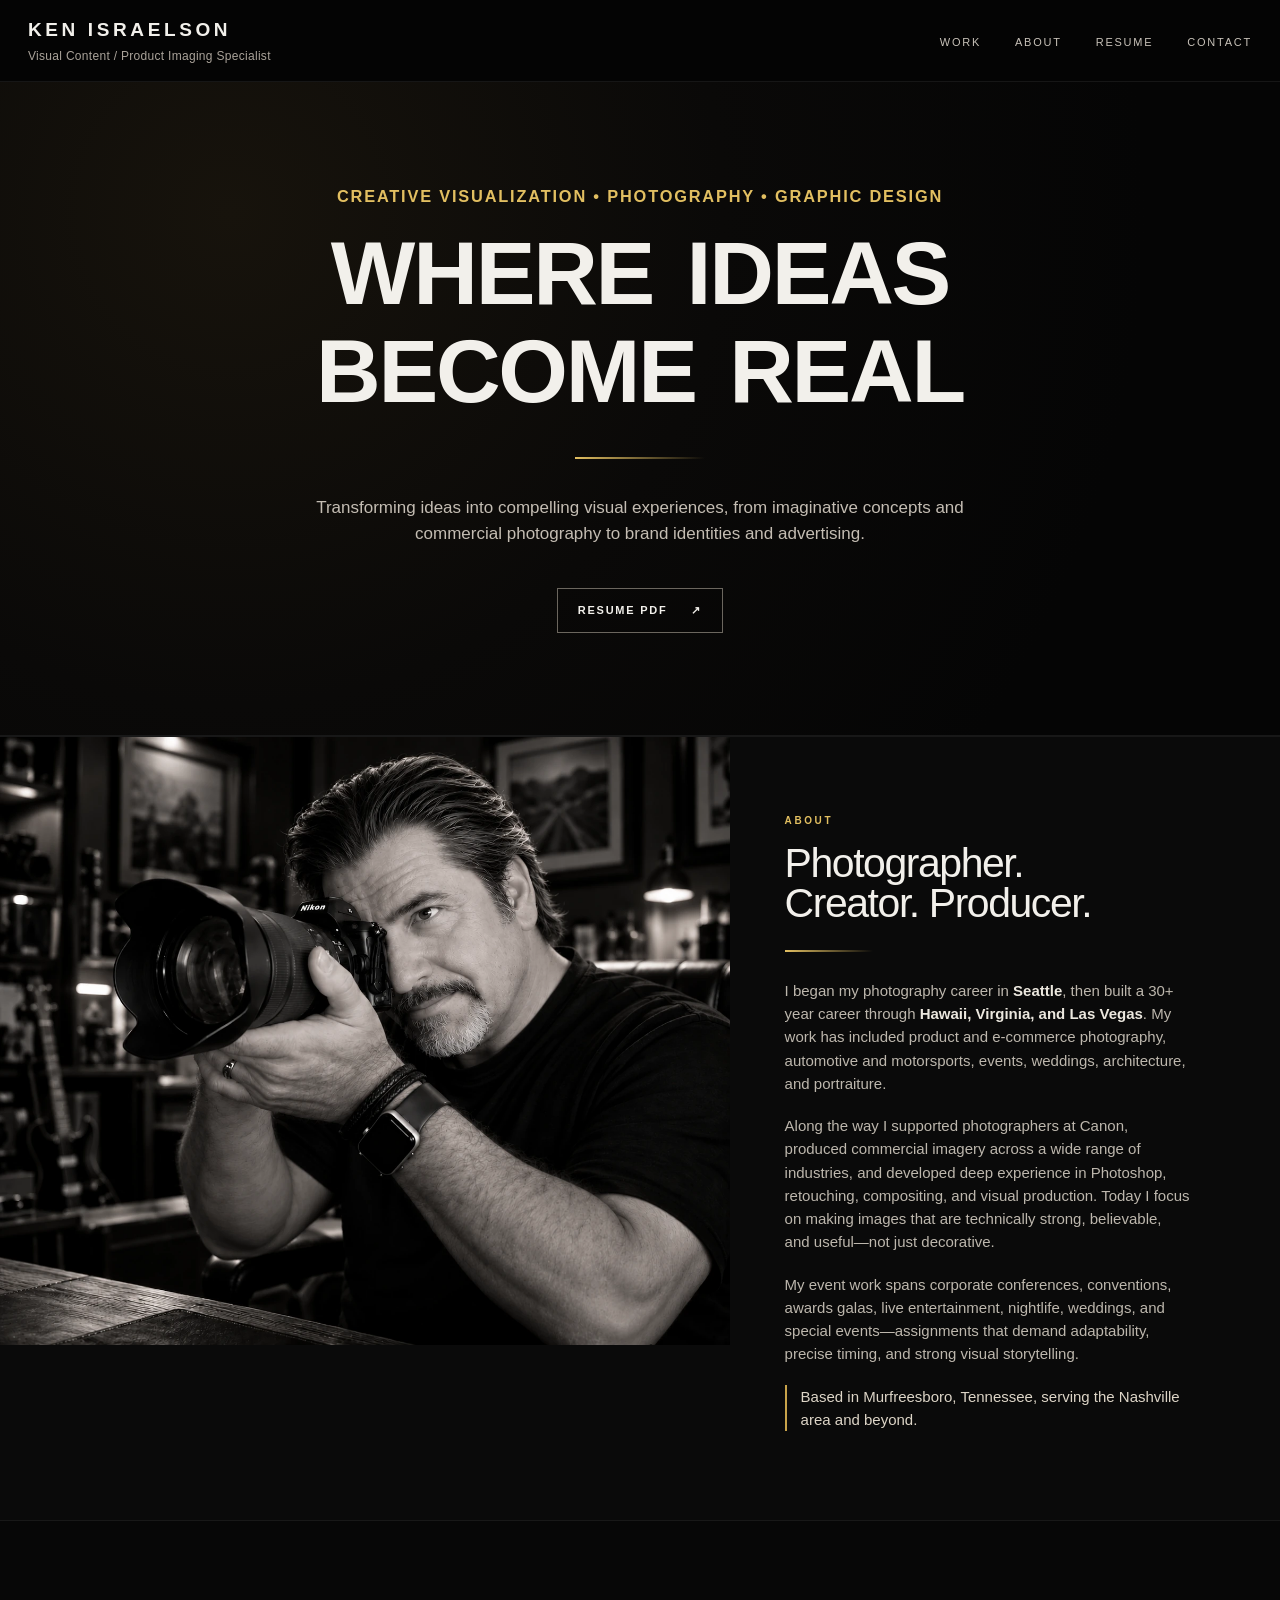
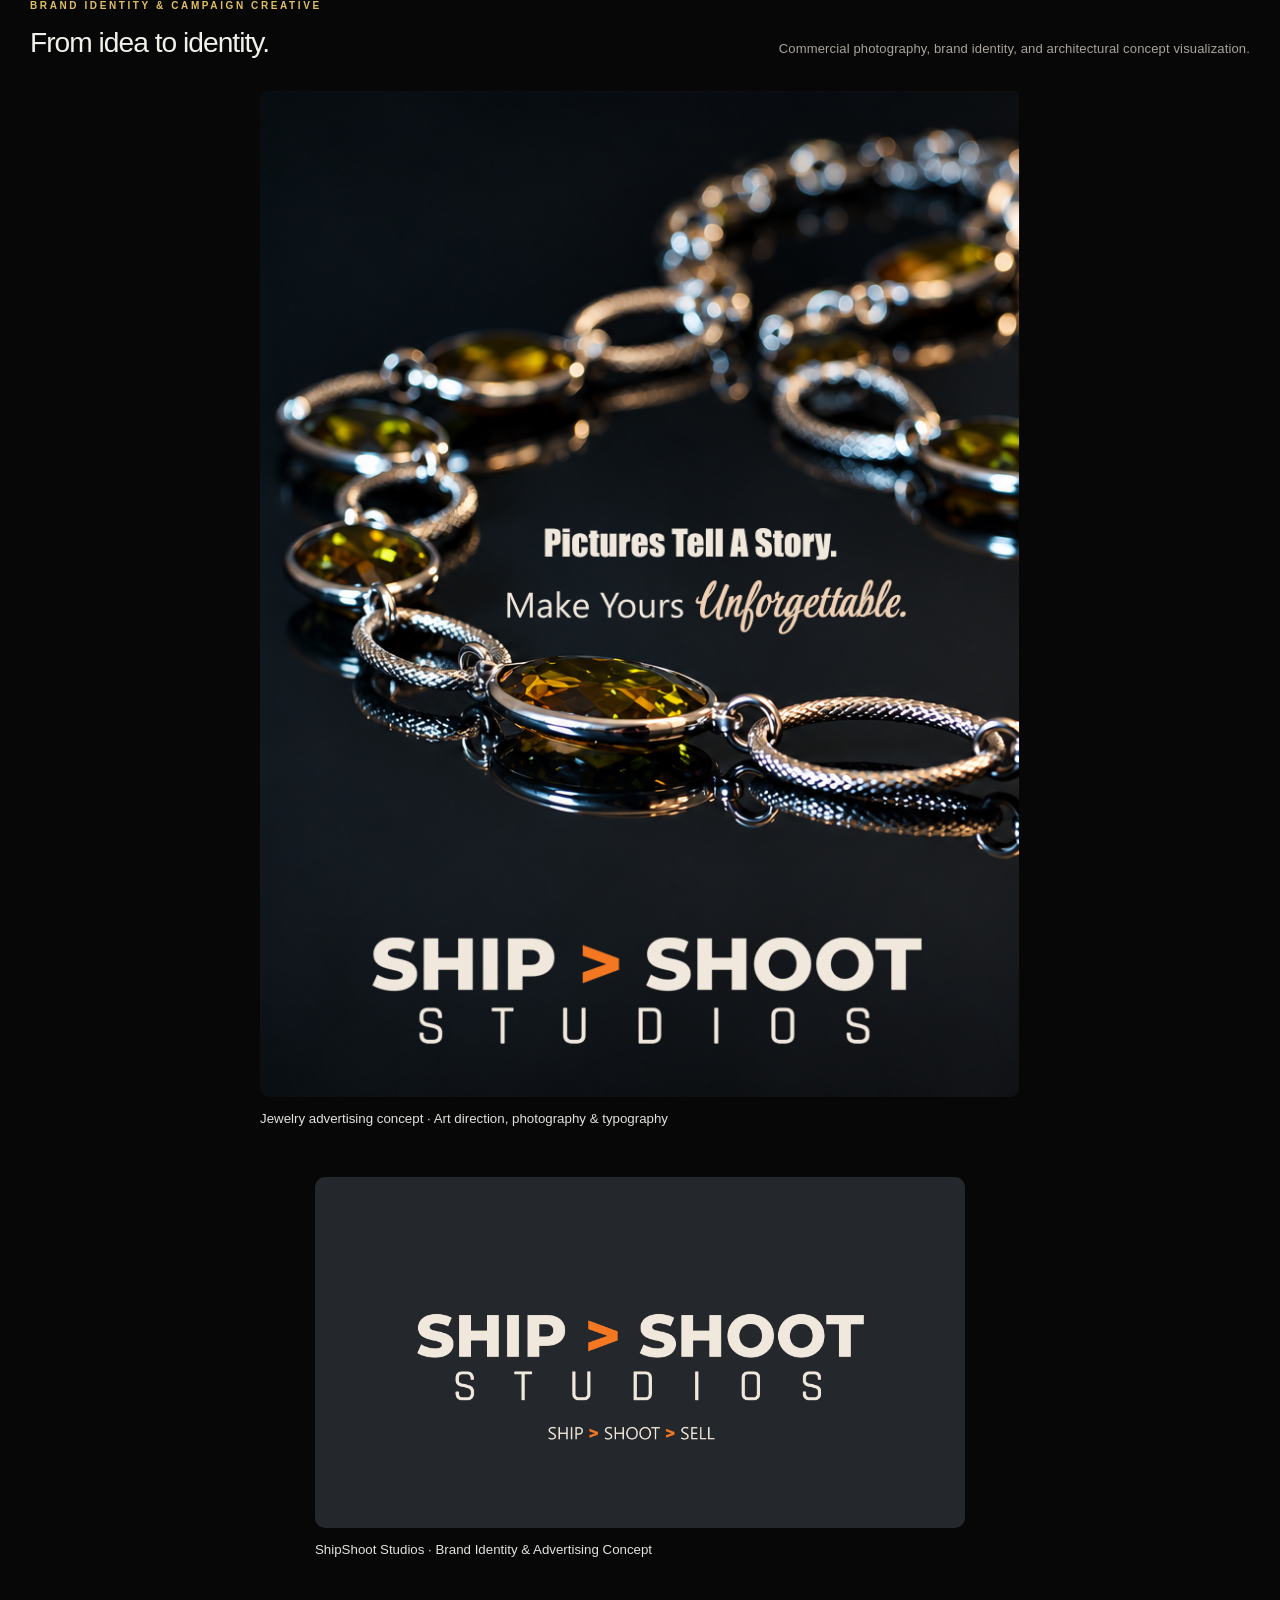
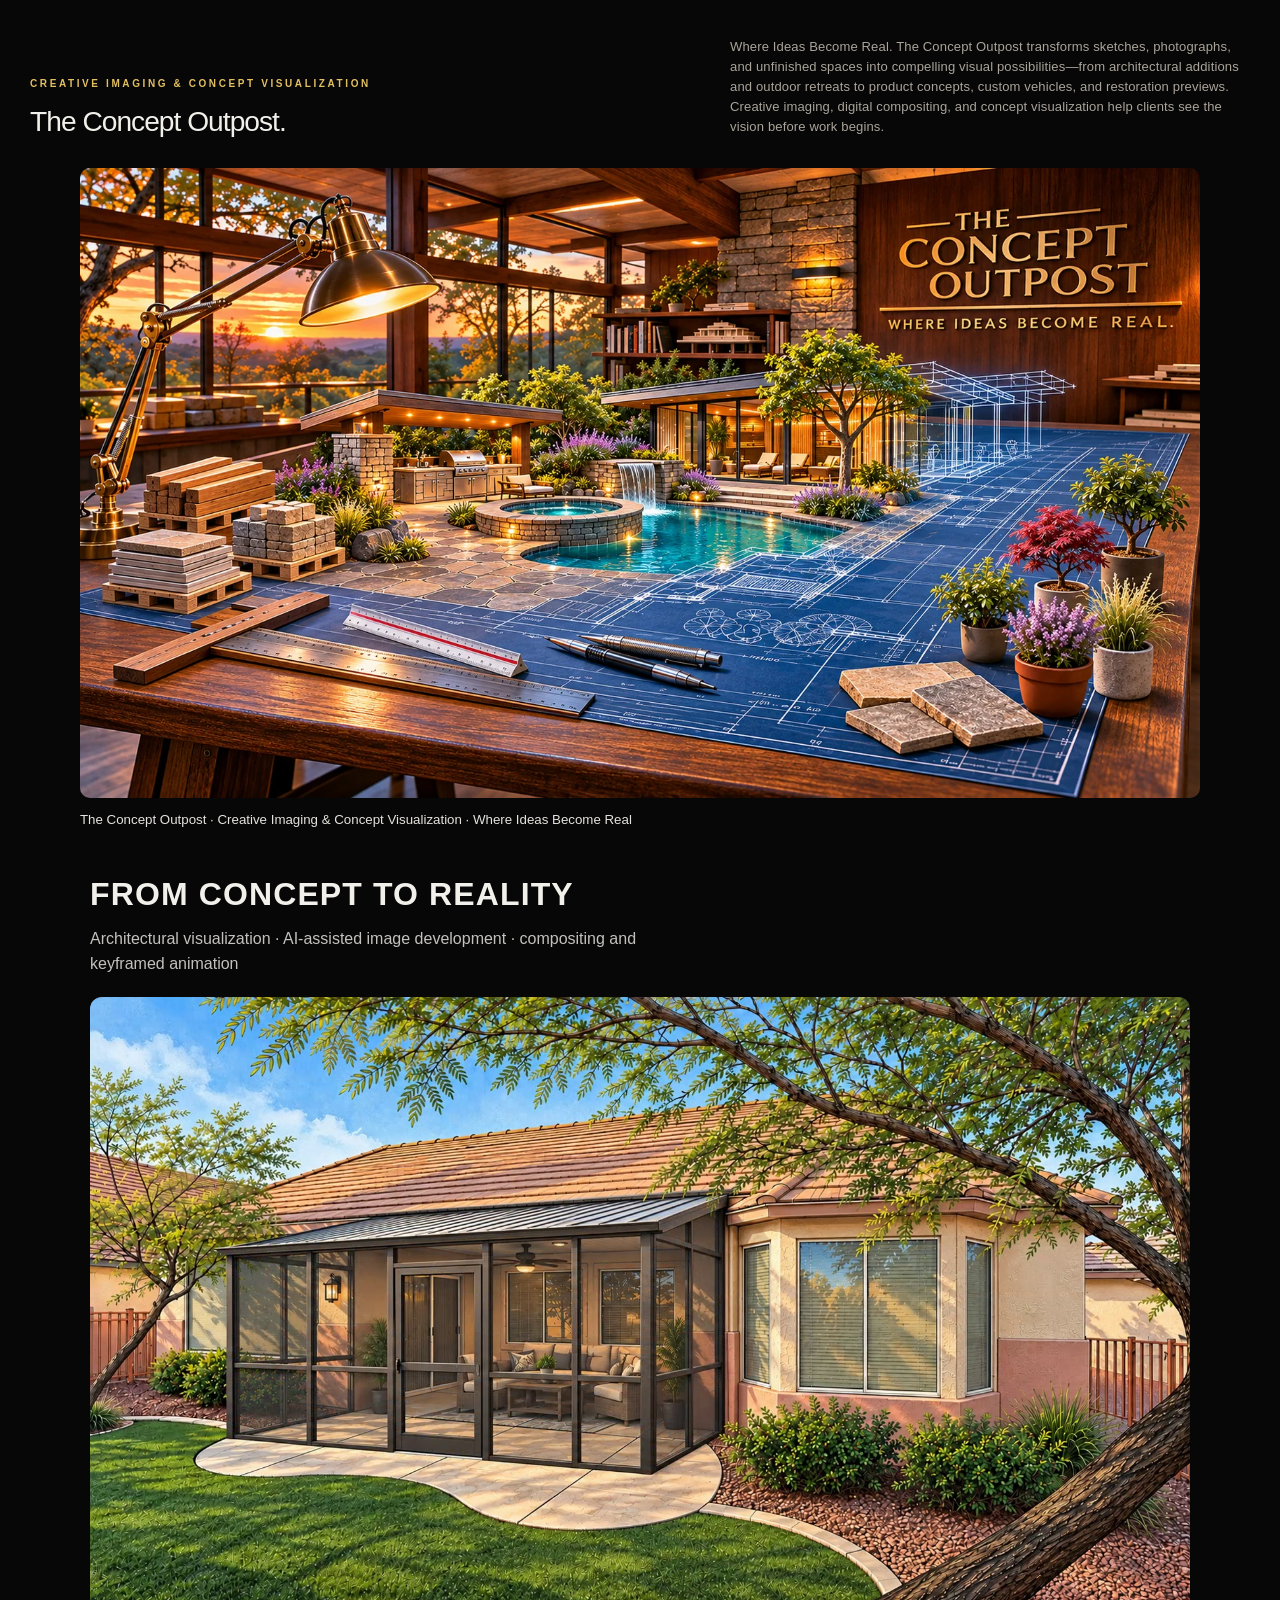
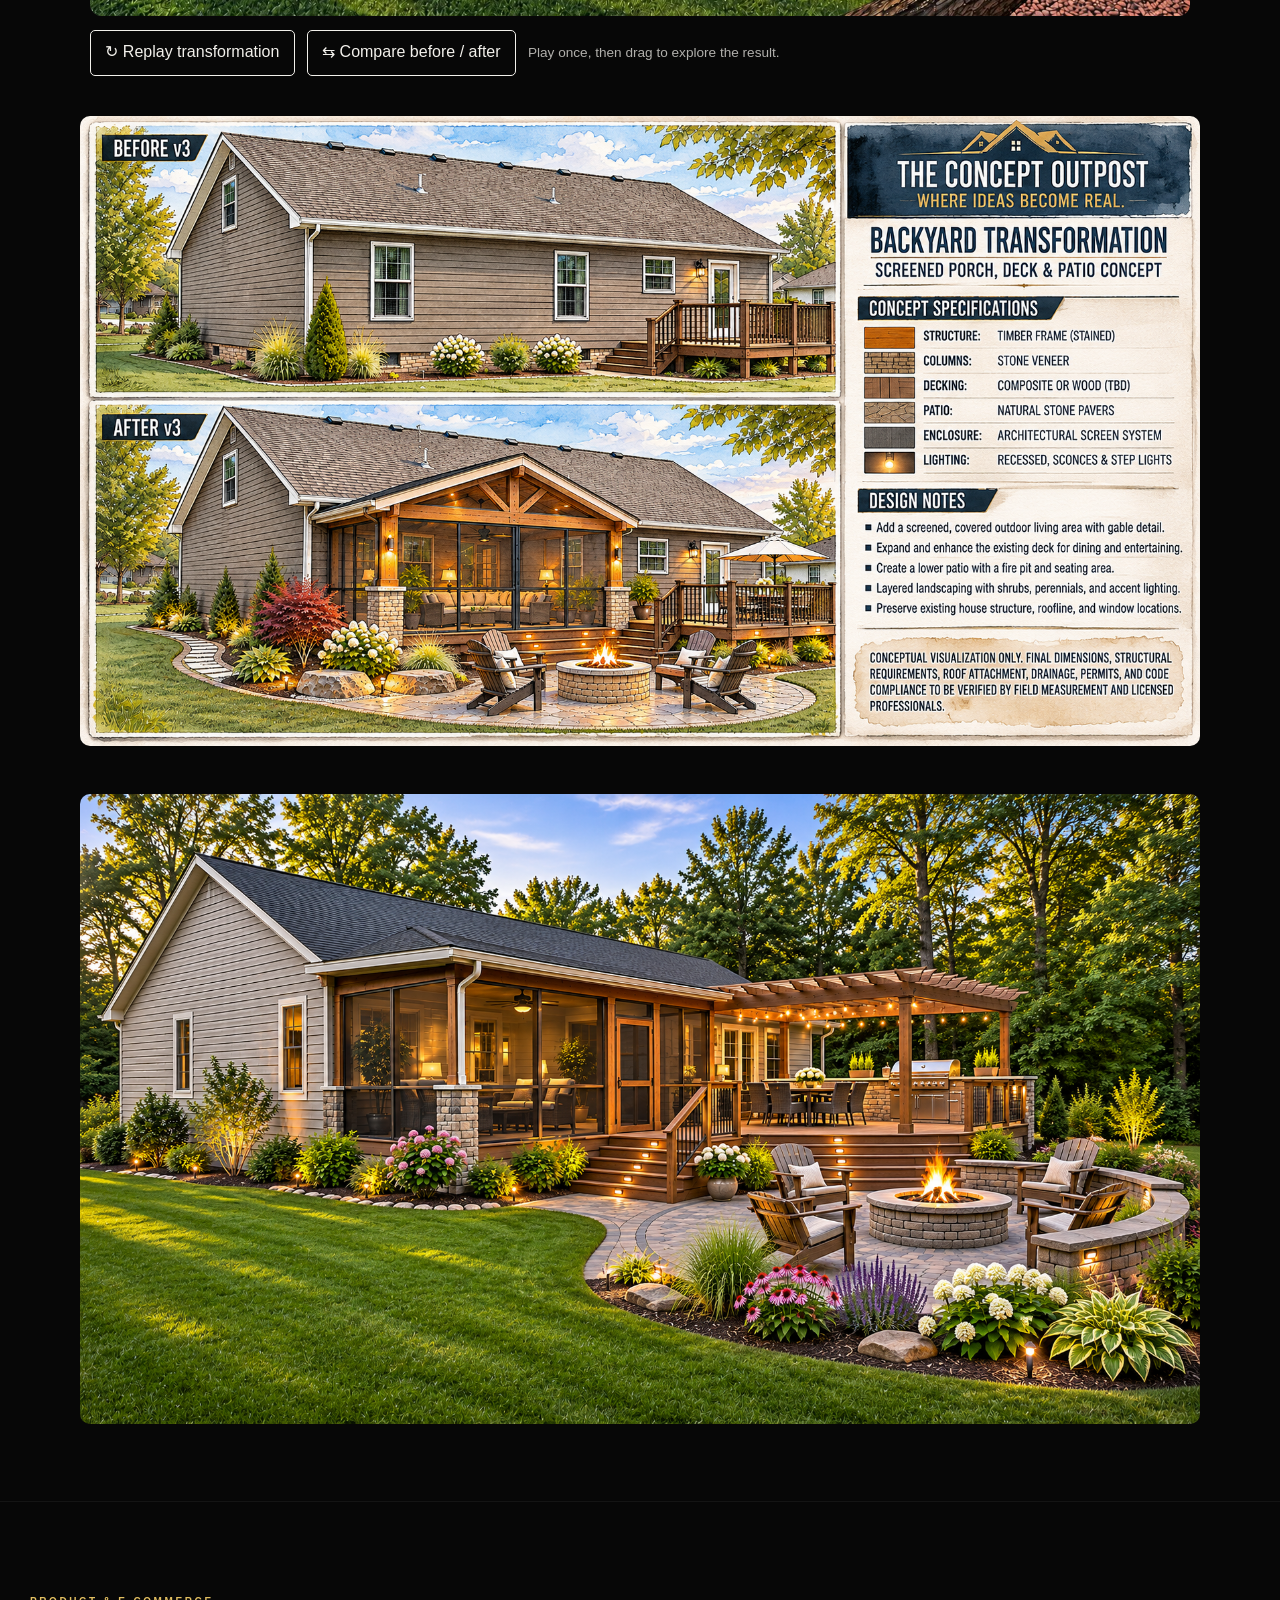
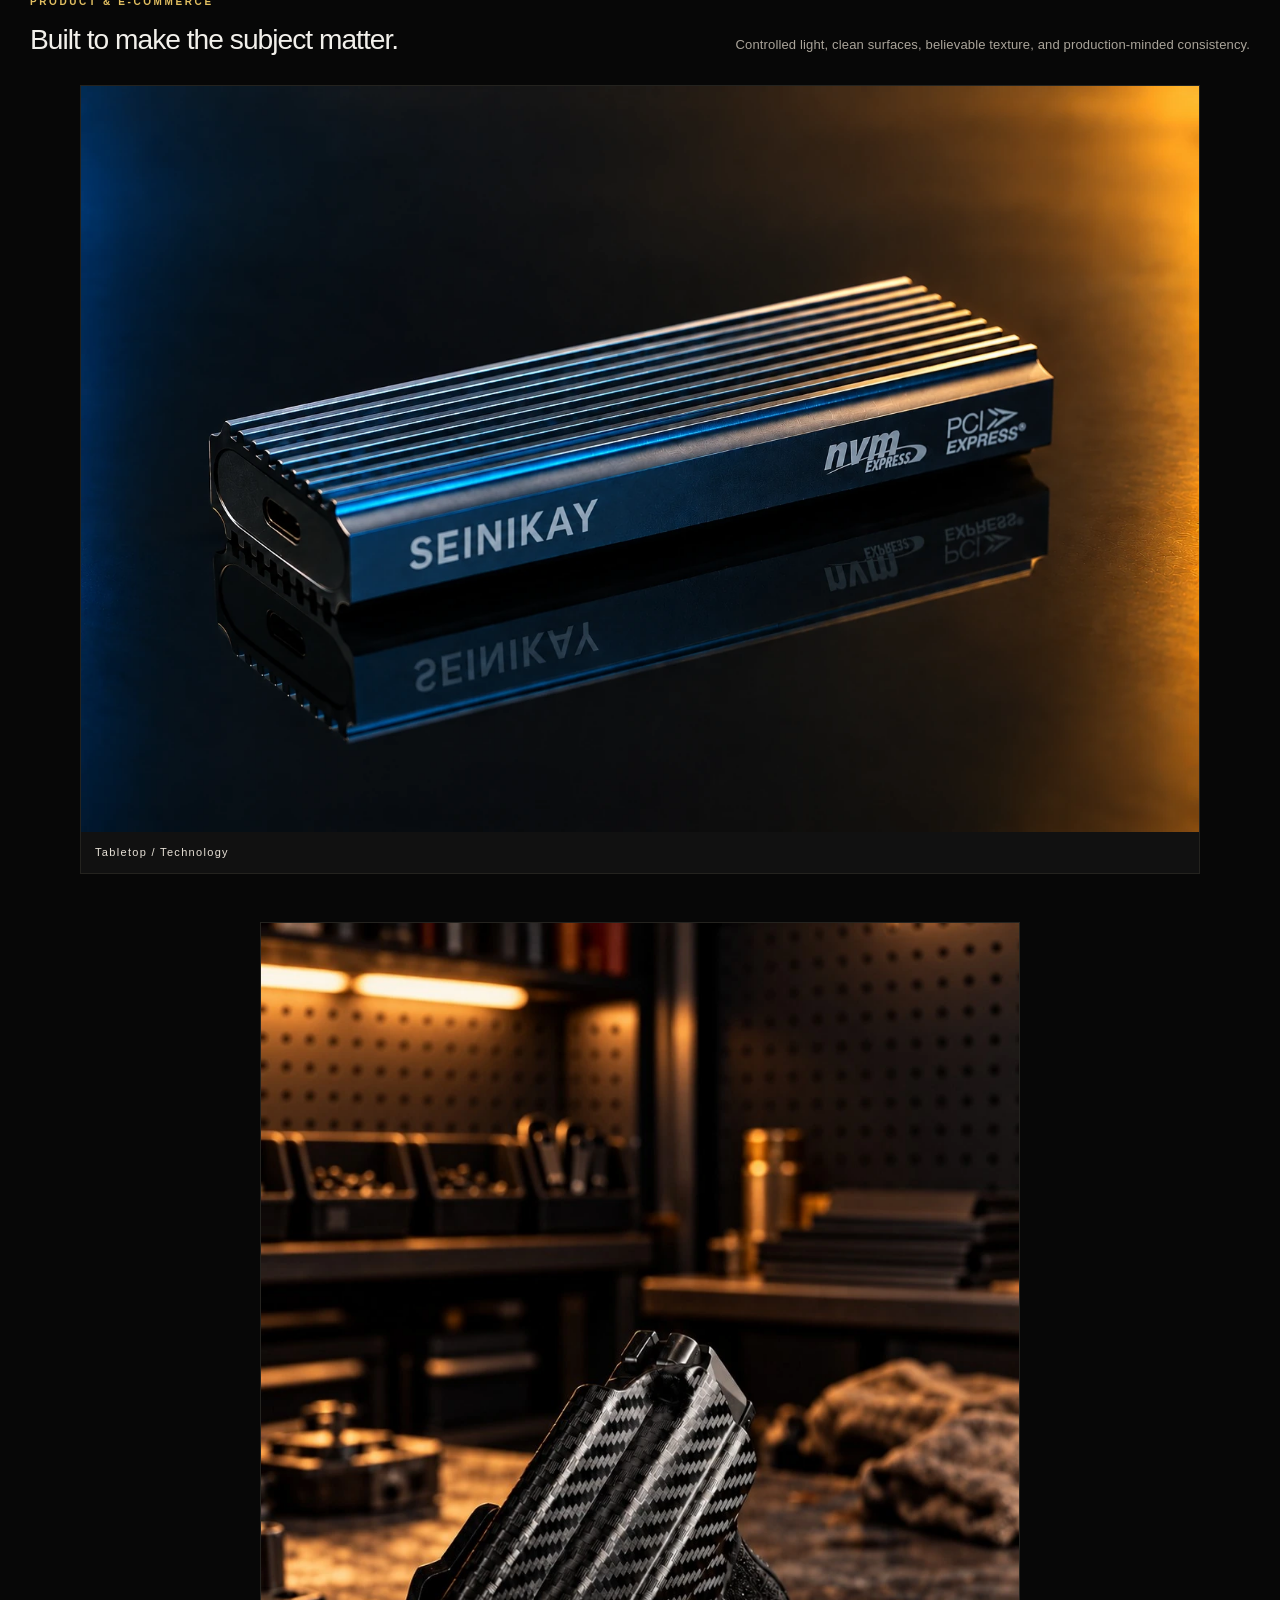
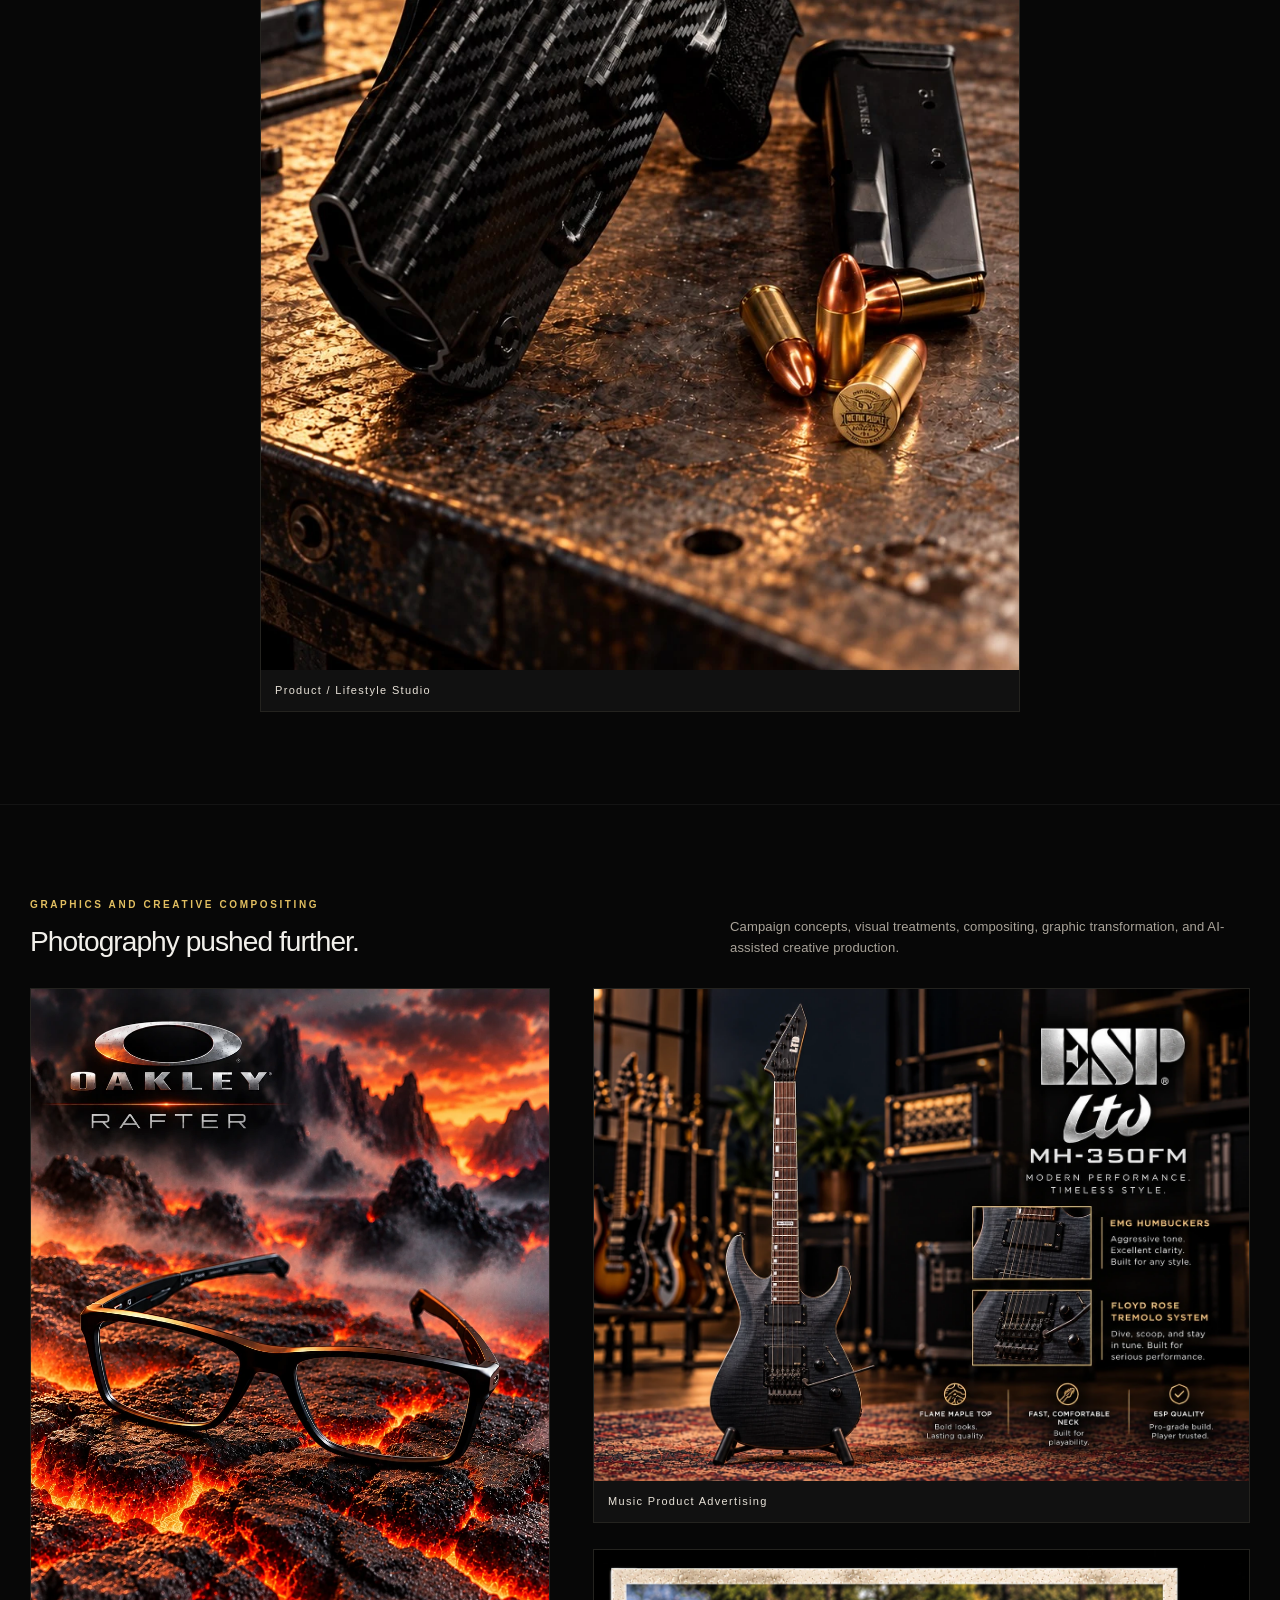
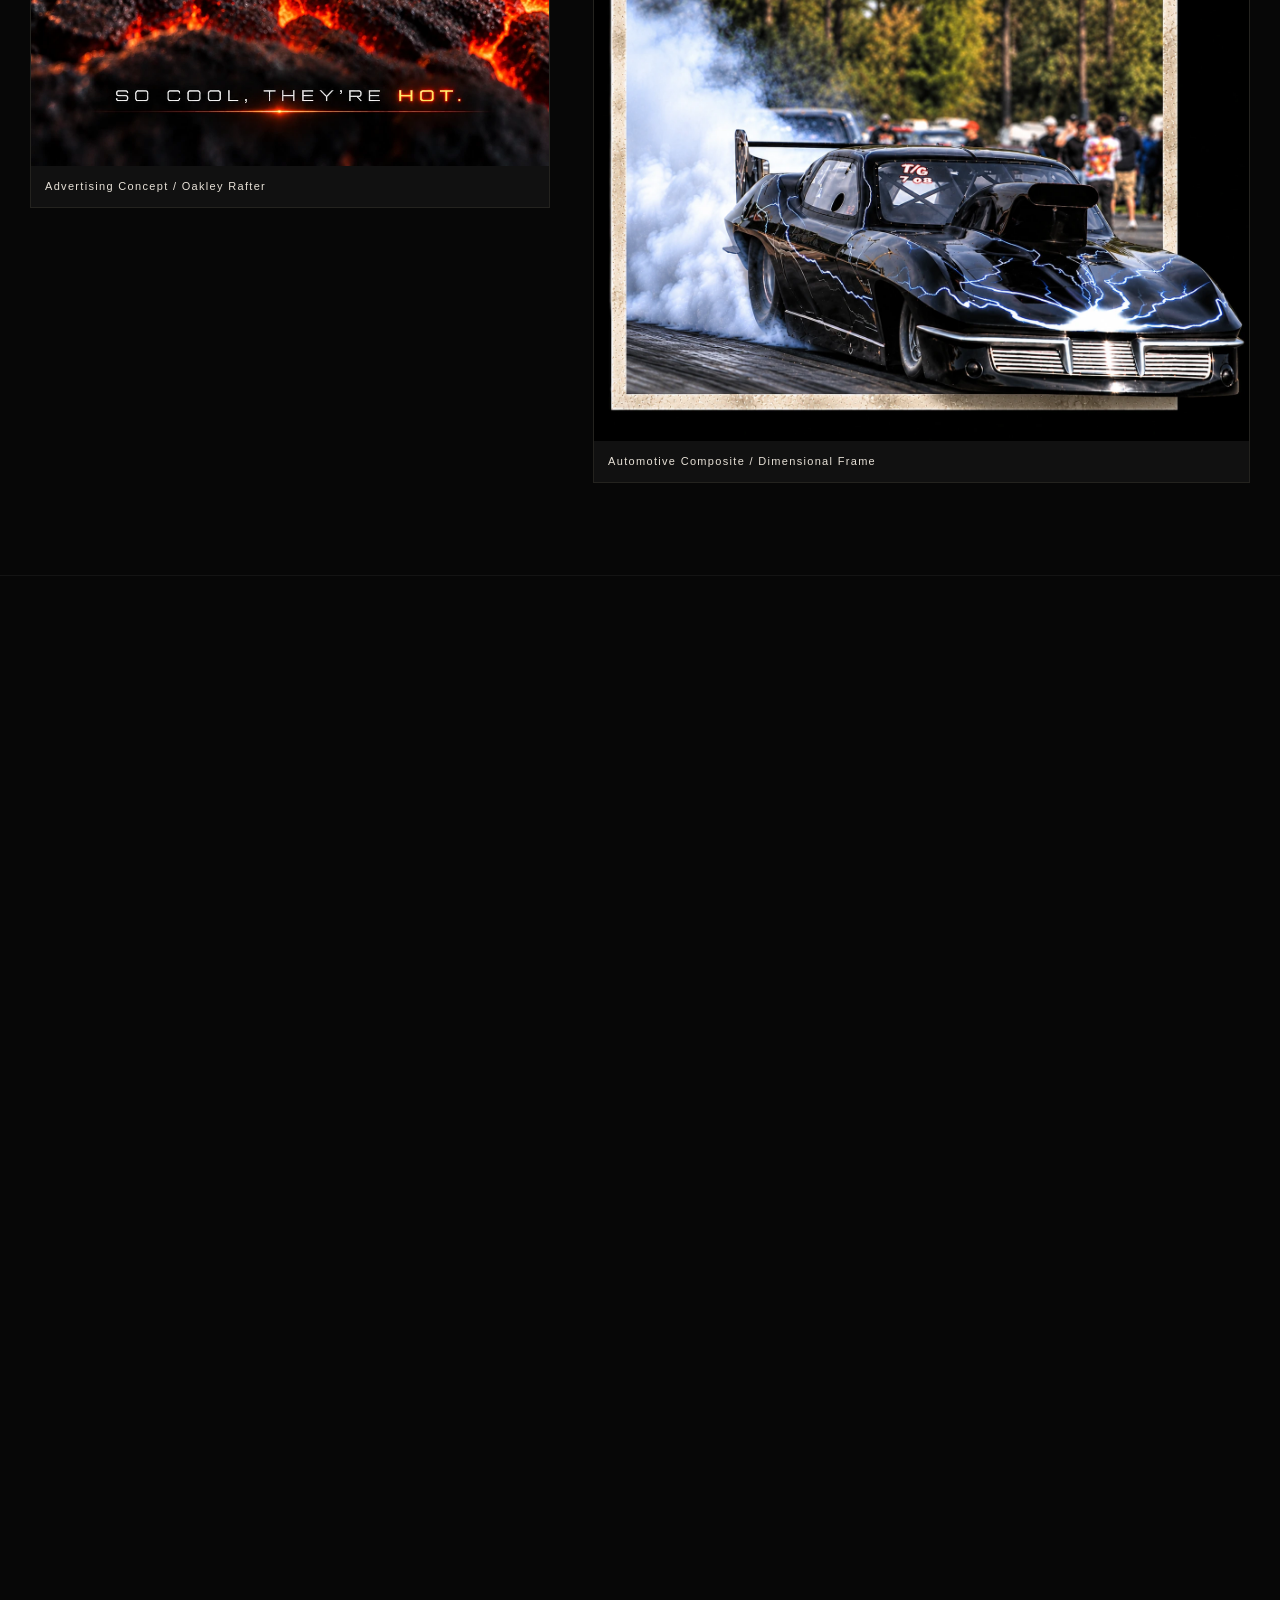
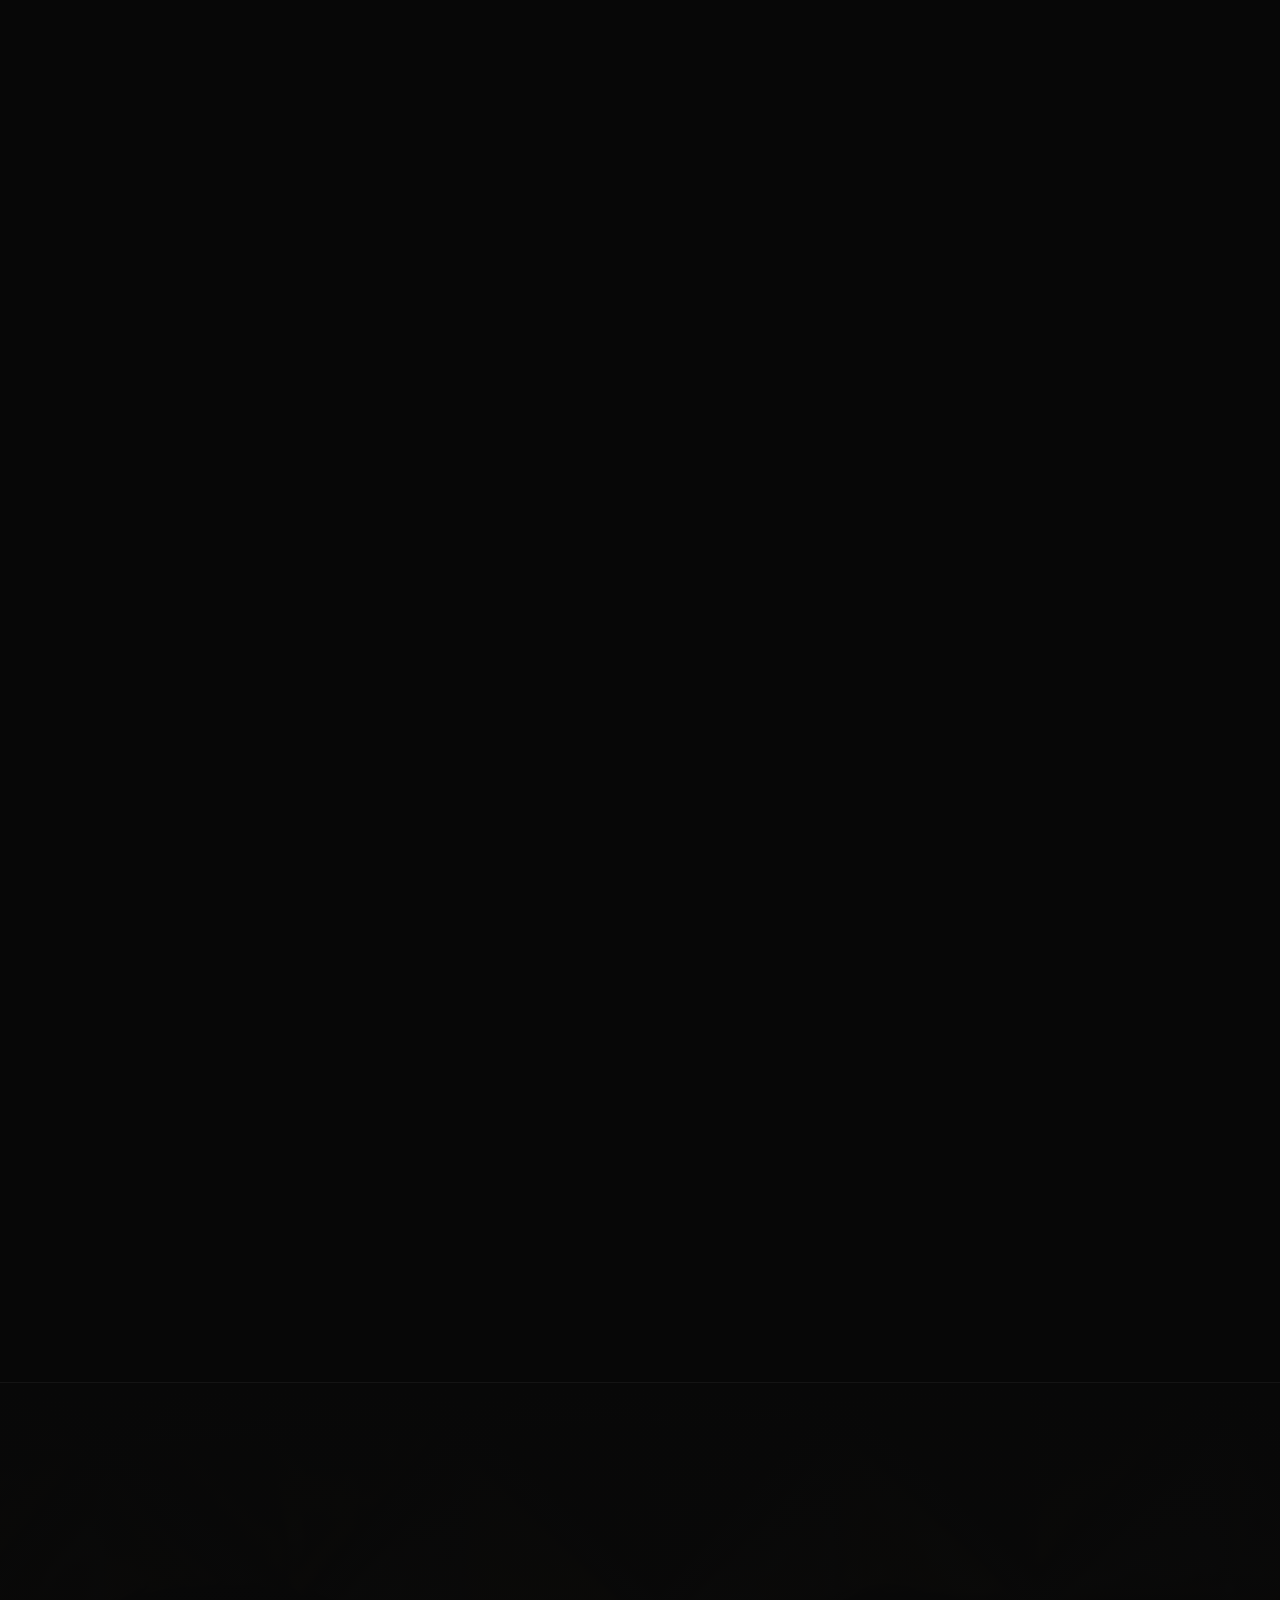
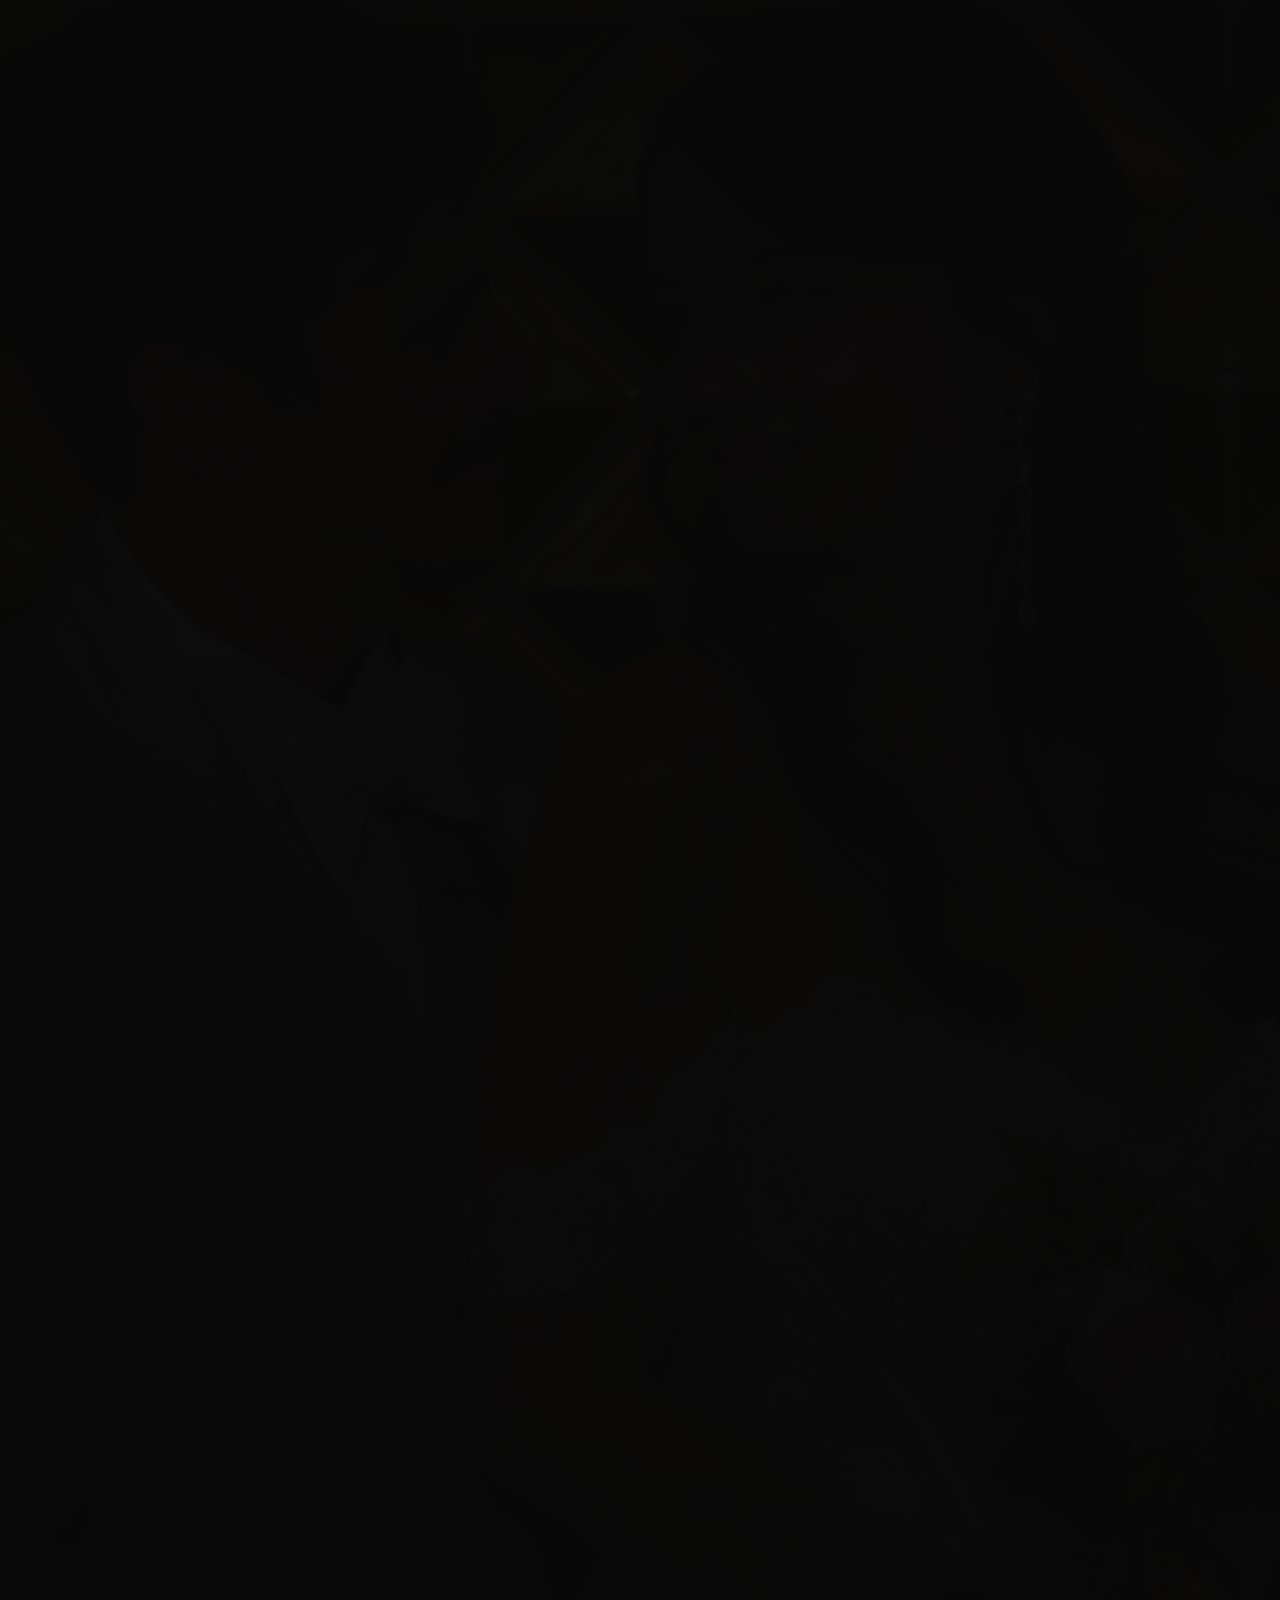
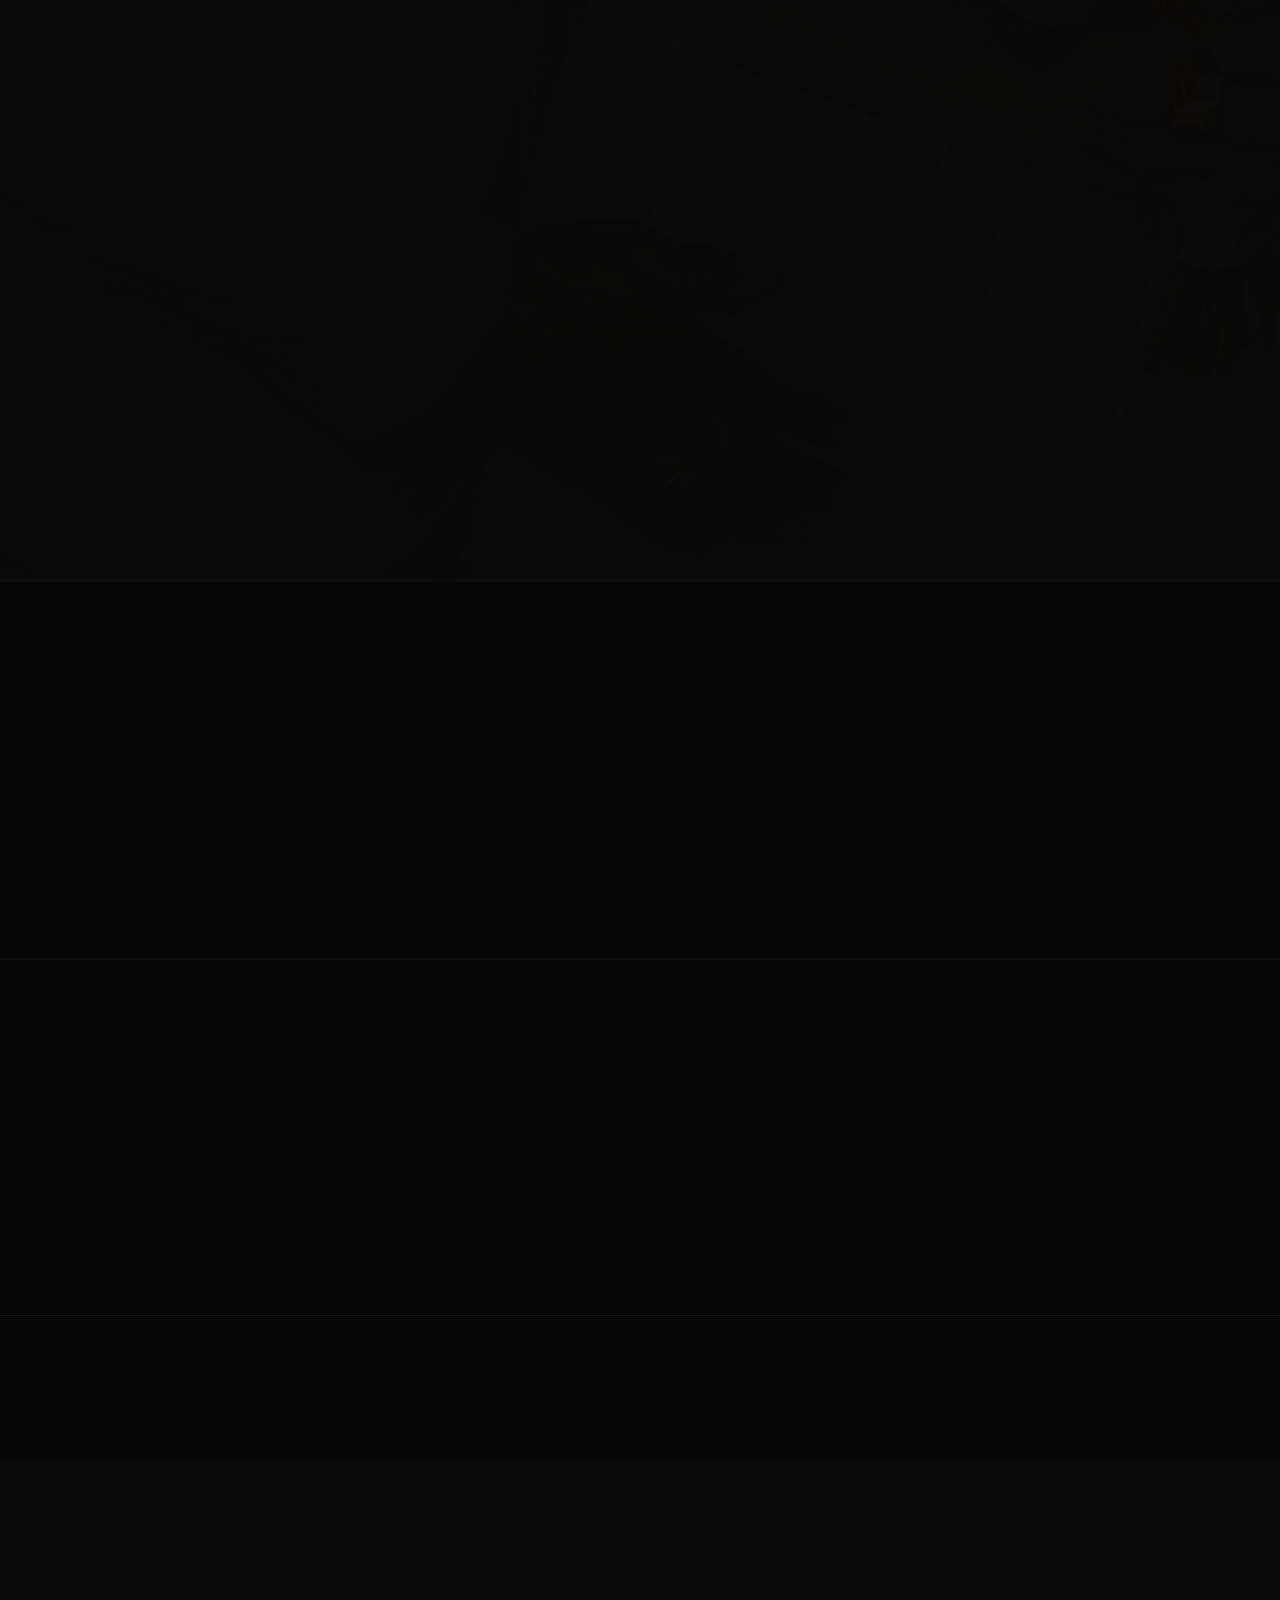
==== commit 9e3051c6: "Add files via upload" ====
--- a/index.html
+++ b/index.html
@@ -8,7 +8,6 @@
 <link rel="stylesheet" href="styles.css">
 <link rel="stylesheet" href="portfolio_image_fixes.css">
 <style>
-/* Full mobile-ready homepage: preserve uncropped photography and natural gallery heights. */
 .brand-showcase{padding-block:clamp(3rem,6vw,6rem)}
 .showcase-grid{display:grid;grid-template-columns:repeat(2,minmax(0,1fr));gap:clamp(1rem,2.5vw,2rem)}
 .showcase-item{margin:0;min-width:0}
@@ -52,53 +51,34 @@
 .hero .eyebrow{font-size:12px;letter-spacing:.07em}
 .resume-points>div{grid-template-columns:1fr;gap:6px}
 }
+body .brand-showcase .showcase-grid:not(.concept-outpost-grid) > .showcase-item:first-child{width:min(100%,760px)!important;max-width:760px!important}
+body .portfolio-block .auto-grid > .tile.john-force{width:min(100%,760px)!important;max-width:760px!important}
+body .capabilities{grid-template-columns:repeat(3,minmax(0,1fr))}
+.backyard-projects{margin-top:2.5rem}
+.landscape-gallery{width:90%;margin-inline:auto;display:grid;grid-template-columns:repeat(2,minmax(0,1fr));gap:clamp(14px,2vw,26px)}
+.landscape-gallery figure{margin:0;min-width:0}
+.landscape-gallery .panorama{grid-column:1/-1}
+.landscape-gallery img{display:block;width:100%;height:auto;object-fit:contain;border-radius:10px}
+.landscape-gallery figcaption{padding:10px 6px;font-size:14px}
+@media(max-width:760px){body .capabilities{grid-template-columns:1fr}.landscape-gallery{width:100%;grid-template-columns:1fr}}
 </style>
 </head>
 <body>
 <header class="site-header">
-<a aria-label="Ken Israelson home" class="brand" href="#top">
-<span class="brand-name">KEN ISRAELSON</span>
-<span class="brand-sub">Visual Content / Product Imaging Specialist</span>
-</a>
-<nav aria-label="Primary navigation">
-<a href="#brand-showcase">WORK</a><a href="#about">ABOUT</a><a href="#resume">RESUME</a><a href="#contact">CONTACT</a>
-</nav>
+<a aria-label="Ken Israelson home" class="brand" href="#top"><span class="brand-name">KEN ISRAELSON</span><span class="brand-sub">Visual Content / Product Imaging Specialist</span></a>
+<nav aria-label="Primary navigation"><a href="#brand-showcase">WORK</a><a href="#about">ABOUT</a><a href="#resume">RESUME</a><a href="#contact">CONTACT</a></nav>
 </header>
 <main id="top">
-<section class="hero">
-<div class="hero-copy reveal">
-<div class="eyebrow">CREATIVE VISUALIZATION • PHOTOGRAPHY • GRAPHIC DESIGN</div>
-<h1><span class="hero-line">WHERE IDEAS</span><br><span class="hero-line">BECOME REAL</span></h1>
-<div class="gold-rule"></div>
-<p>Transforming ideas into compelling visual experiences, from imaginative concepts and commercial photography to brand identities and advertising.</p>
-<div class="hero-actions"><a class="button" href="Ken_Resume.pdf" target="_blank" rel="noopener">RESUME PDF <span>↗</span></a></div>
-</div>
-</section>
-<section class="about" id="about">
-<div class="about-photo reveal"><img alt="Ken Israelson photographing with a Nikon camera" src="assets/images/about-ken.webp"></div>
-<div class="about-copy reveal">
-<div class="eyebrow">ABOUT</div><h2>Photographer.<br>Creator. Producer.</h2><div class="gold-rule short"></div>
+<section class="hero"><div class="hero-copy reveal"><div class="eyebrow">CREATIVE VISUALIZATION • PHOTOGRAPHY • GRAPHIC DESIGN</div><h1><span class="hero-line">WHERE IDEAS</span><br><span class="hero-line">BECOME REAL</span></h1><div class="gold-rule"></div><p>Transforming ideas into compelling visual experiences, from imaginative concepts and commercial photography to brand identities and advertising.</p><div class="hero-actions"><a class="button" href="Ken_Resume.pdf" target="_blank" rel="noopener">RESUME PDF <span>↗</span></a></div></div></section>
+<section class="about" id="about"><div class="about-photo reveal"><img alt="Ken Israelson photographing with a Nikon camera" src="assets/images/about-ken.webp"></div><div class="about-copy reveal"><div class="eyebrow">ABOUT</div><h2>Photographer.<br>Creator. Producer.</h2><div class="gold-rule short"></div>
 <p>I began my photography career in <strong>Seattle</strong>, then built a 30+ year career through <strong>Hawaii, Virginia, and Las Vegas</strong>. My work has included product and e-commerce photography, automotive and motorsports, events, weddings, architecture, and portraiture.</p>
 <p>Along the way I supported photographers at Canon, produced commercial imagery across a wide range of industries, and developed deep experience in Photoshop, retouching, compositing, and visual production. Today I focus on making images that are technically strong, believable, and useful—not just decorative.</p>
-<p>My event work spans corporate conferences, conventions, awards galas, live entertainment, nightlife, weddings, and special events—assignments that demand adaptability, precise timing, and strong visual storytelling.</p>
-<p class="relocation">Based in Murfreesboro, Tennessee, serving the Nashville area and beyond.</p>
-</div></section>
+<p>My event work spans corporate conferences, conventions, awards galas, live entertainment, nightlife, weddings, and special events—assignments that demand adaptability, precise timing, and strong visual storytelling.</p><p class="relocation">Based in Murfreesboro, Tennessee, serving the Nashville area and beyond.</p></div></section>
 <section aria-labelledby="showcase-title" class="portfolio-block brand-showcase" id="brand-showcase">
-<div class="section-heading reveal"><div><div class="eyebrow">BRAND IDENTITY &amp; CAMPAIGN CREATIVE</div><h2 id="showcase-title">From idea to identity.</h2></div>
-<p>Commercial photography, brand identity, and architectural concept visualization.</p></div>
-<div class="showcase-grid">
-<figure class="showcase-item reveal"><img alt="Necklace advertising concept with Unforgettable typography" loading="lazy" src="ShipShoot_Jewelry_Ad_v01.png"><figcaption>Jewelry advertising concept · Art direction, photography &amp; typography</figcaption></figure>
-<figure class="showcase-item reveal shipshoot-logo-item"><img alt="ShipShoot Studios transparent extended brand identity" loading="lazy" src="ShipShoot_Studios_Extended_Transparent.png"><figcaption>ShipShoot Studios · Brand Identity &amp; Advertising Concept</figcaption></figure>
-</div>
-<div class="section-heading reveal lab-heading"><div><div class="eyebrow">CREATIVE IMAGING &amp; CONCEPT VISUALIZATION</div><h2>The Concept Outpost.</h2></div>
-<p>Where Ideas Become Real. The Concept Outpost transforms sketches, photographs, and unfinished spaces into compelling visual possibilities—from architectural additions and outdoor retreats to product concepts, custom vehicles, and restoration previews. Creative imaging, digital compositing, and concept visualization help clients see the vision before work begins.</p></div>
-<div class="showcase-grid concept-outpost-grid">
-<figure class="showcase-item reveal">
-<img alt="The Concept Outpost mid-century design studio at sunset, with a luxury spa retreat materializing from a blueprint" loading="lazy" decoding="async" width="1600" height="900" src="The_Concept_Outpost_Hero_V2.webp">
-<figcaption>The Concept Outpost · Creative Imaging &amp; Concept Visualization · Where Ideas Become Real</figcaption>
-</figure></div>
-
-<!-- PRESERVED: Architectural patio video and interactive comparison slider -->
+<div class="section-heading reveal"><div><div class="eyebrow">BRAND IDENTITY &amp; CAMPAIGN CREATIVE</div><h2 id="showcase-title">From idea to identity.</h2></div><p>Commercial photography, brand identity, and architectural concept visualization.</p></div>
+<div class="showcase-grid"><figure class="showcase-item reveal"><img alt="Necklace advertising concept with Unforgettable typography" loading="lazy" src="ShipShoot_Jewelry_Ad_v01.png"><figcaption>Jewelry advertising concept · Art direction, photography &amp; typography</figcaption></figure><figure class="showcase-item reveal shipshoot-logo-item"><img alt="ShipShoot Studios transparent extended brand identity" loading="lazy" src="ShipShoot_Studios_Extended_Transparent.png"><figcaption>ShipShoot Studios · Brand Identity &amp; Advertising Concept</figcaption></figure></div>
+<div class="section-heading reveal lab-heading"><div><div class="eyebrow">CREATIVE IMAGING &amp; CONCEPT VISUALIZATION</div><h2>The Concept Outpost.</h2></div><p>Where Ideas Become Real. The Concept Outpost transforms sketches, photographs, and unfinished spaces into compelling visual possibilities—from architectural additions and outdoor retreats to product concepts, custom vehicles, and restoration previews. Creative imaging, digital compositing, and concept visualization help clients see the vision before work begins.</p></div>
+<div class="showcase-grid concept-outpost-grid"><figure class="showcase-item reveal"><img alt="The Concept Outpost mid-century design studio at sunset, with a luxury spa retreat materializing from a blueprint" loading="lazy" decoding="async" width="1600" height="900" src="The_Concept_Outpost_Hero_V2.webp"><figcaption>The Concept Outpost · Creative Imaging &amp; Concept Visualization · Where Ideas Become Real</figcaption></figure></div>
 <section class="dl-patio" aria-labelledby="dl-patio-heading">
 <style>
 .dl-patio{color:inherit;max-width:1100px;margin:2.5rem auto;font-family:inherit}
@@ -122,24 +102,9 @@
 .dl-patio button:focus-visible,.dl-patio input:focus-visible{outline:3px solid #f09b50;outline-offset:3px}
 .dl-patio .dl-hint{font-size:.85rem;opacity:.72}
 </style>
-<h3 id="dl-patio-heading">FROM CONCEPT TO REALITY</h3>
-<p>Architectural visualization · AI-assisted image development · compositing and keyframed animation</p>
-<div class="dl-patio-visual">
-<video muted playsinline preload="metadata" poster="patio-after.jpg" aria-label="Open patio transforms into a furnished screened enclosure">
-<source src="patio-transformation.mp4" type="video/mp4">
-Your browser does not support this video.</video>
-<div class="dl-compare" aria-label="Compare the open patio before and the enclosed patio after">
-<img src="patio-before.jpg" alt="Before: clean open patio" loading="lazy">
-<img src="patio-after.jpg" alt="After: furnished screened enclosure" class="dl-after" loading="lazy">
-<span class="dl-tag dl-before-tag">BEFORE</span><span class="dl-tag dl-after-tag">AFTER</span>
-<div class="dl-divider"></div><div class="dl-grip" aria-hidden="true">↔</div>
-<input type="range" min="0" max="100" value="50" step="1" aria-label="Drag to compare before and after">
-</div></div>
-<div class="dl-controls">
-<button type="button" class="dl-replay">↻ Replay transformation</button>
-<button type="button" class="dl-toggle" aria-pressed="false">⇆ Compare before / after</button>
-<span class="dl-hint">Play once, then drag to explore the result.</span>
-</div>
+<h3 id="dl-patio-heading">FROM CONCEPT TO REALITY</h3><p>Architectural visualization · AI-assisted image development · compositing and keyframed animation</p>
+<div class="dl-patio-visual"><video muted playsinline preload="metadata" poster="patio-after.jpg" aria-label="Open patio transforms into a furnished screened enclosure"><source src="patio-transformation.mp4" type="video/mp4">Your browser does not support this video.</video><div class="dl-compare" aria-label="Compare the open patio before and the enclosed patio after"><img src="patio-before.jpg" alt="Before: clean open patio" loading="lazy"><img src="patio-after.jpg" alt="After: furnished screened enclosure" class="dl-after" loading="lazy"><span class="dl-tag dl-before-tag">BEFORE</span><span class="dl-tag dl-after-tag">AFTER</span><div class="dl-divider"></div><div class="dl-grip" aria-hidden="true">↔</div><input type="range" min="0" max="100" value="50" step="1" aria-label="Drag to compare before and after"></div></div>
+<div class="dl-controls"><button type="button" class="dl-replay">↻ Replay transformation</button><button type="button" class="dl-toggle" aria-pressed="false">⇆ Compare before / after</button><span class="dl-hint">Play once, then drag to explore the result.</span></div>
 <script>
 (()=>{
 const section=document.currentScript.closest('.dl-patio');
@@ -160,78 +125,16 @@
 const io=new IntersectionObserver(entries=>{if(entries.some(e=>e.isIntersecting && e.intersectionRatio>=.55)&&!started){started=true;io.disconnect();if(window.matchMedia('(prefers-reduced-motion: reduce)').matches){compare(true);slider.value=0;setSplit();}else video.play().catch(()=>compare(true));}},{threshold:[0,.55]});io.observe(section);
 }else{compare(true);}
 })();
-</script>
+</script></section>
+<div class="showcase-grid concept-outpost-grid backyard-projects"><figure class="showcase-item reveal"><img alt="Backyard project concept 01" loading="lazy" decoding="async" src="Backyard_Project_01.png"></figure><figure class="showcase-item reveal"><img alt="Backyard project concept 02" loading="lazy" decoding="async" src="Backyard_Project_02.png"></figure></div>
 </section>
-</section>
-
-<section class="portfolio-block product-block">
-<div class="section-heading reveal"><div><div class="eyebrow">PRODUCT &amp; E-COMMERCE</div><h2>Built to make the subject matter.</h2></div>
-<p>Controlled light, clean surfaces, believable texture, and production-minded consistency.</p></div>
-<div class="mosaic product-mosaic">
-<figure class="tile reveal"><img alt="NVMe enclosure on reflective surface" loading="lazy" src="assets/images/nvme-enclosure.webp"><figcaption>Tabletop / Technology</figcaption></figure>
-<figure class="tile reveal product-holster"><img alt="Holster product photograph on industrial bench" loading="lazy" src="hero-product.JPG" onerror="this.onerror=null;this.src='assets/images/hero-product.webp'"><figcaption>Product / Lifestyle Studio</figcaption></figure>
-</div></section>
-<section class="portfolio-block creative-block">
-<div class="section-heading reveal"><div><div class="eyebrow">GRAPHICS AND CREATIVE COMPOSITING</div><h2>Photography pushed further.</h2></div>
-<p>Campaign concepts, visual treatments, compositing, graphic transformation, and AI-assisted creative production.</p></div>
-<div class="mosaic creative-mosaic">
-<figure class="tile tall reveal"><img alt="Oakley Rafter volcanic advertising concept" loading="lazy" src="assets/images/oakley-rafter-lava.webp"><figcaption>Advertising Concept / Oakley Rafter</figcaption></figure>
-<figure class="tile wide reveal"><img alt="ESP LTD MH-350FM advertising composition" loading="lazy" src="assets/images/esp-ltd-mh350fm.webp"><figcaption>Music Product Advertising</figcaption></figure>
-<figure class="tile wide reveal"><img alt="Corvette burnout pop-out compositing treatment" loading="lazy" src="assets/images/corvette-popout.webp"><figcaption>Automotive Composite / Dimensional Frame</figcaption></figure>
-</div></section>
-<section class="portfolio-block event-block">
-<div class="section-heading reveal"><div><div class="eyebrow">PEOPLE &amp; EVENTS</div><h2>Moments with energy.</h2></div>
-<p>Live performance, corporate events, audiences, and candid human interaction.</p></div>
-<div class="mosaic events-mosaic">
-<figure class="tile tall reveal"><img alt="Aerial performance over a water stage" loading="lazy" src="assets/images/le-reve-enhanced.webp"><figcaption>Live Performance</figcaption></figure>
-<figure class="tile reveal"><img alt="Outdoor corporate team event" loading="lazy" src="assets/images/event-outdoor.webp"><figcaption>Team / Outdoor Event</figcaption></figure>
-<figure class="tile reveal omnia-event"><img alt="OMNIA nightclub kinetic chandelier and theatrical lighting" loading="lazy" src="Omnia.jpg"><figcaption>OMNIA / Live Entertainment</figcaption></figure>
-</div></section>
-<section class="portfolio-block wedding-block">
-<div aria-hidden="true" class="wedding-bg"></div>
-<div class="section-heading reveal"><div><div class="eyebrow">WEDDINGS &amp; PORTRAITURE</div><h2>Quiet details. Real connection.</h2></div>
-<p>Romantic portraiture, storytelling details, and intimate moments without overworking the scene.</p></div>
-<div class="mosaic wedding-mosaic">
-<figure class="tile wide reveal"><img alt="Bride reflected in a mirror" loading="lazy" src="assets/images/bride-mirror.webp"><figcaption>Bridal Portrait</figcaption></figure>
-<figure class="tile tall reveal"><img alt="Wedding rings in front of deep red roses" loading="lazy" src="assets/images/wedding-rings.webp"><figcaption>Wedding Detail</figcaption></figure>
-<figure class="tile tall reveal"><img alt="Wedding couple portrait against stained glass" loading="lazy" src="assets/images/wedding-couple.webp"><figcaption>Wedding Portrait</figcaption></figure>
-</div></section>
-<section class="portfolio-block auto-block">
-<div class="section-heading reveal"><div><div class="eyebrow">AUTOMOTIVE &amp; MOTORSPORTS</div><h2>Motion, metal, and attitude.</h2></div>
-<p>Cars, racing, and the visual culture around them.</p></div>
-<div class="auto-grid">
-<figure class="tile john-force reveal"><img alt="John Force Castrol Funny Car racing alongside another Funny Car" loading="lazy" src="assets/images/john-force-funny-car.jpg"><figcaption>Funny Car / Track Action</figcaption></figure>
-<figure class="tile ratrod reveal"><img alt="Orange Mercury photograph paired with a graphic interpretation" loading="lazy" src="assets/images/mercury-graphic.jpg"><figcaption>Automotive / Graphic Transformation</figcaption></figure>
-</div>
-<p class="small-source-note reveal">The Funny Car image is intentionally presented at a smaller size because the surviving source file is low resolution.</p></section>
-<section aria-label="Capabilities" class="capabilities reveal">
-<div class="capability"><svg aria-hidden="true" viewBox="0 0 64 64"><path d="M12 22h10l4-6h12l4 6h10a5 5 0 0 1 5 5v22a5 5 0 0 1-5 5H12a5 5 0 0 1-5-5V27a5 5 0 0 1 5-5Z"></path><circle cx="32" cy="37" r="11"></circle><circle cx="32" cy="37" r="7"></circle></svg><div><strong>30+ YEARS</strong><span>Professional Photography</span></div></div>
-<div class="capability"><svg aria-hidden="true" viewBox="0 0 64 64"><rect height="35" rx="2.5" width="48" x="8" y="12"></rect><path d="M31 47v8M22 55h20M16 20h32v20H16zM21 36l9-9 7 6 4-4 5 7"></path><circle cx="43" cy="25" r="2.3"></circle></svg><div><strong>GRAPHICS &amp; DESIGN</strong><span>Photoshop • Retouching • Compositing</span></div></div>
-<div class="capability"><svg aria-hidden="true" viewBox="0 0 64 64"><path d="M25 44h14M27 49h10M32 53v2M24 36c-3-3-5-7-5-11a13 13 0 0 1 26 0c0 5-3 9-6 12l-2 5H27l-3-6Z M32 4v5M12 25h-5M52 25h5M17 10l4 4M47 10l-4 4"></path></svg><div><strong>CREATIVE SOLUTIONS</strong><span>Ideas. Execution. Results.</span></div></div>
-<div class="capability"><svg aria-hidden="true" viewBox="0 0 64 64"><g transform="rotate(45 32 32)"><path d="M17 12c-1 9-6 10-6 20s5 11 6 20M47 12c1 9 6 10 6 20s-5 11-6 20"></path><circle cx="32" cy="32" r="10"></circle><path d="M25 7v50M28.5 7v50M32 7v50M35.5 7v50M39 7v50"></path></g></svg><div><strong>GUITAR &amp; CREATIVE LIFE</strong><span>Music, art, and inspiration</span></div></div>
-</section>
-<section class="resume" id="resume">
-<div class="resume-copy reveal"><div class="eyebrow">RESUME</div><h2>Experience meets creativity.</h2>
-<p>Decades of professional photography, creative production, and visual problem-solving.</p>
-<a class="button gold" href="Ken_Resume.pdf" target="_blank" rel="noopener">VIEW RESUME PDF <span>↗</span></a></div>
-<div class="resume-points reveal">
-<div><strong>We The People Holsters</strong><span>Commercial advertising, product photography, graphic design, and digital imaging.</span></div>
-<div><strong>Cashman Professional</strong><span>Weddings, conferences, entertainment, events, client collaboration, and photographer training.</span></div>
-<div><strong>Canon</strong><span>EOS technical support, photographic education, and creative problem-solving.</span></div>
-<div><strong>Sitel</strong><span>Team leadership, coaching, and production-minded workflows.</span></div>
-</div></section>
-<section class="contact" id="contact">
-<div aria-hidden="true" class="sunset"><div class="mountain one"></div><div class="mountain two"></div></div>
-<div class="contact-inner reveal">
-<div class="eyebrow">READY TO CREATE SOMETHING MEMORABLE?</div>
-<h2>Let's make something worth looking at.</h2>
-<p>Available for visual-content, product-imaging, graphics, and creative-production opportunities.</p>
-<div class="contact-actions">
-<a class="button gold" href="mailto:kenimail@yahoo.com">GET IN TOUCH <span>→</span></a>
-<a class="button" href="tel:+17578165955">757.816.5955</a>
-</div></div></section>
-</main>
-<footer><span>© 2026 Ken Israelson</span><span>Murfreesboro, Tennessee</span></footer>
-<script src="script.js"></script>
-</body>
-</html>
+<section class="portfolio-block product-block"><div class="section-heading reveal"><div><div class="eyebrow">PRODUCT &amp; E-COMMERCE</div><h2>Built to make the subject matter.</h2></div><p>Controlled light, clean surfaces, believable texture, and production-minded consistency.</p></div><div class="mosaic product-mosaic"><figure class="tile reveal"><img alt="NVMe enclosure on reflective surface" loading="lazy" src="assets/images/nvme-enclosure.webp"><figcaption>Tabletop / Technology</figcaption></figure><figure class="tile reveal product-holster"><img alt="Holster product photograph on industrial bench" loading="lazy" src="hero-product.JPG" onerror="this.onerror=null;this.src='assets/images/hero-product.webp'"><figcaption>Product / Lifestyle Studio</figcaption></figure></div></section>
+<section class="portfolio-block creative-block"><div class="section-heading reveal"><div><div class="eyebrow">GRAPHICS AND CREATIVE COMPOSITING</div><h2>Photography pushed further.</h2></div><p>Campaign concepts, visual treatments, compositing, graphic transformation, and AI-assisted creative production.</p></div><div class="mosaic creative-mosaic"><figure class="tile tall reveal"><img alt="Oakley Rafter volcanic advertising concept" loading="lazy" src="assets/images/oakley-rafter-lava.webp"><figcaption>Advertising Concept / Oakley Rafter</figcaption></figure><figure class="tile wide reveal"><img alt="ESP LTD MH-350FM advertising composition" loading="lazy" src="assets/images/esp-ltd-mh350fm.webp"><figcaption>Music Product Advertising</figcaption></figure><figure class="tile wide reveal"><img alt="Corvette burnout pop-out compositing treatment" loading="lazy" src="assets/images/corvette-popout.webp"><figcaption>Automotive Composite / Dimensional Frame</figcaption></figure></div></section>
+<section class="portfolio-block event-block"><div class="section-heading reveal"><div><div class="eyebrow">PEOPLE &amp; EVENTS</div><h2>Moments with energy.</h2></div><p>Live performance, corporate events, audiences, and candid human interaction.</p></div><div class="mosaic events-mosaic"><figure class="tile tall reveal"><img alt="Aerial performance over a water stage" loading="lazy" src="assets/images/le-reve-enhanced.webp"><figcaption>Live Performance</figcaption></figure><figure class="tile reveal"><img alt="Outdoor corporate team event" loading="lazy" src="assets/images/event-outdoor.webp"><figcaption>Team / Outdoor Event</figcaption></figure><figure class="tile reveal omnia-event"><img alt="OMNIA nightclub kinetic chandelier and theatrical lighting" loading="lazy" src="Omnia.jpg"><figcaption>OMNIA / Live Entertainment</figcaption></figure></div></section>
+<section class="portfolio-block wedding-block"><div aria-hidden="true" class="wedding-bg"></div><div class="section-heading reveal"><div><div class="eyebrow">WEDDINGS &amp; PORTRAITURE</div><h2>Quiet details. Real connection.</h2></div><p>Romantic portraiture, storytelling details, and intimate moments without overworking the scene.</p></div><div class="mosaic wedding-mosaic"><figure class="tile wide reveal"><img alt="Bride reflected in a mirror" loading="lazy" src="assets/images/bride-mirror.webp"><figcaption>Wedding Portrait</figcaption></figure><figure class="tile tall reveal"><img alt="Wedding rings in front of deep red roses" loading="lazy" src="assets/images/wedding-rings.webp"><figcaption>Wedding Detail</figcaption></figure><figure class="tile tall reveal"><img alt="Wedding couple portrait against stained glass" loading="lazy" src="assets/images/wedding-couple.webp"><figcaption>Bridal Portrait</figcaption></figure></div></section>
+<section class="portfolio-block auto-block"><div class="section-heading reveal"><div><div class="eyebrow">AUTOMOTIVE &amp; MOTORSPORTS</div></div></div><div class="auto-grid"><figure class="tile john-force reveal"><img alt="John Force Castrol Funny Car racing alongside another Funny Car" loading="lazy" src="assets/images/john-force-funny-car.jpg"><figcaption>Funny Car / Track Action</figcaption></figure><figure class="tile ratrod reveal"><img alt="Orange Mercury photograph paired with a graphic interpretation" loading="lazy" src="assets/images/mercury-graphic.jpg"><figcaption>Automotive / Graphic Transformation</figcaption></figure></div></section>
+<section class="portfolio-block landscape-block" aria-labelledby="landscape-heading"><div class="section-heading reveal"><div><h2 id="landscape-heading">Landscape Photography</h2></div></div><div class="landscape-gallery"><figure class="panorama reveal"><img alt="Sedona panoramic landscape" loading="lazy" src="sedona-panorama-sunny-final.jpg"><figcaption>Sedona / Panorama</figcaption></figure><figure class="reveal"><img alt="Alaska river photographed with a slow shutter" loading="lazy" src="alaska-river.webp" onerror="this.onerror=null;this.src='assets/images/alaska-river.webp'"><figcaption>Alaska / River</figcaption></figure><figure class="reveal"><img alt="Glacier calving in Alaska" loading="lazy" src="glacier-calving.webp" onerror="this.onerror=null;this.src='assets/images/glacier-calving.webp'"><figcaption>Alaska / Glacier Calving</figcaption></figure></div></section>
+<section aria-label="Capabilities" class="capabilities reveal"><div class="capability"><svg aria-hidden="true" viewBox="0 0 64 64"><path d="M12 22h10l4-6h12l4 6h10a5 5 0 0 1 5 5v22a5 5 0 0 1-5 5H12a5 5 0 0 1-5-5V27a5 5 0 0 1 5-5Z"></path><circle cx="32" cy="37" r="11"></circle><circle cx="32" cy="37" r="7"></circle></svg><div><strong>30+ YEARS</strong><span>Professional Photography</span></div></div><div class="capability"><svg aria-hidden="true" viewBox="0 0 64 64"><rect height="35" rx="2.5" width="48" x="8" y="12"></rect><path d="M31 47v8M22 55h20M16 20h32v20H16zM21 36l9-9 7 6 4-4 5 7"></path><circle cx="43" cy="25" r="2.3"></circle></svg><div><strong>GRAPHICS &amp; DESIGN</strong><span>Photoshop • Retouching • Compositing</span></div></div><div class="capability"><svg aria-hidden="true" viewBox="0 0 64 64"><path d="M25 44h14M27 49h10M32 53v2M24 36c-3-3-5-7-5-11a13 13 0 0 1 26 0c0 5-3 9-6 12l-2 5H27l-3-6Z M32 4v5M12 25h-5M52 25h5M17 10l4 4M47 10l-4 4"></path></svg><div><strong>CREATIVE SOLUTIONS</strong><span>Ideas. Execution. Results.</span></div></div></section>
+<section class="resume" id="resume"><div class="resume-copy reveal"><div class="eyebrow">RESUME</div><h2>Experience meets creativity.</h2><p>Decades of professional photography, creative production, and visual problem-solving.</p><a class="button gold" href="Ken_Resume.pdf" target="_blank" rel="noopener">VIEW RESUME PDF <span>↗</span></a></div><div class="resume-points reveal"><div><strong>We The People Holsters</strong><span>Commercial advertising, product photography, graphic design, and digital imaging.</span></div><div><strong>Cashman Professional</strong><span>Weddings, conferences, entertainment, events, client collaboration, and photographer training.</span></div><div><strong>Canon</strong><span>EOS technical support, photographic education, and creative problem-solving.</span></div><div><strong>Sitel</strong><span>Team leadership, coaching, and production-minded workflows.</span></div></div></section>
+<section class="contact" id="contact"><div aria-hidden="true" class="sunset"><div class="mountain one"></div><div class="mountain two"></div></div><div class="contact-inner reveal"><div class="eyebrow">READY TO CREATE SOMETHING MEMORABLE?</div><h2>Let's make something worth looking at.</h2><p>Available for visual-content, product-imaging, graphics, and creative-production opportunities.</p><div class="contact-actions"><a class="button gold" href="mailto:kenimail@yahoo.com">GET IN TOUCH <span>→</span></a><a class="button" href="tel:+17578165955">757.816.5955</a></div></div></section>
+</main><footer><span>© 2026 Ken Israelson</span><span>Murfreesboro, Tennessee</span></footer><script src="script.js"></script></body></html>
--- a/portfolio_image_fixes.css
+++ b/portfolio_image_fixes.css
@@ -93,3 +93,271 @@
     min-width: 0 !important;
   }
 }
+
+/* V2 • LANDSCAPE / DESKTOP GALLERY SPACING FIX • 2026-11-08
+   CSS columns eliminate row-height holes when adjacent photographs have
+   different aspect ratios, while preserving every image uncropped. */
+@media (min-width: 960px) {
+  body .portfolio-block .mosaic,
+  body .portfolio-block .auto-grid {
+    display: block !important;
+    columns: 2 !important;
+    column-gap: clamp(14px, 2vw, 26px) !important;
+    align-items: initial !important;
+  }
+  body .portfolio-block .mosaic > .tile,
+  body .portfolio-block .auto-grid > .tile,
+  body .portfolio-block .mosaic > figure,
+  body .portfolio-block .auto-grid > figure {
+    display: inline-flex !important;
+    flex-direction: column !important;
+    width: 100% !important;
+    max-width: none !important;
+    margin: 0 0 clamp(14px, 2vw, 26px) !important;
+    vertical-align: top !important;
+    box-sizing: border-box !important;
+    break-inside: avoid !important;
+    -webkit-column-break-inside: avoid !important;
+    page-break-inside: avoid !important;
+  }
+  body .portfolio-block .mosaic > .tile img,
+  body .portfolio-block .auto-grid > .tile img {
+    width: 100% !important;
+    height: auto !important;
+    max-height: none !important;
+    object-fit: contain !important;
+  }
+  body .portfolio-block .mosaic > .tile figcaption,
+  body .portfolio-block .auto-grid > .tile figcaption {
+    flex: 0 0 auto !important;
+  }
+}
+
+/* Tablet portrait: keep a clean single-column visual rhythm. */
+@media (min-width: 761px) and (max-width: 959px) {
+  body .portfolio-block .mosaic,
+  body .portfolio-block .auto-grid {
+    display: grid !important;
+    grid-template-columns: minmax(0, 1fr) !important;
+    gap: 20px !important;
+  }
+  body .portfolio-block .mosaic > .tile,
+  body .portfolio-block .auto-grid > .tile {
+    width: 100% !important;
+    max-width: none !important;
+  }
+}
+
+/* No scale animation on mouse, touch or keyboard interactions. */
+body .tile:hover img,
+body .tile:focus-within img,
+body .showcase-item:hover img,
+body .interface-feature:hover img {
+  transform: none !important;
+}
+
+/* V3 • CURATED SINGLE-COLUMN GALLERY • 2026-11-08
+   Wide images are full-width within an editorial max-width.
+   Known portrait compositions are narrower and centered.
+   This override deliberately supersedes the earlier masonry columns. */
+body .portfolio-block .mosaic,
+body .portfolio-block .auto-grid {
+  display: flex !important;
+  flex-direction: column !important;
+  align-items: center !important;
+  justify-content: flex-start !important;
+  columns: auto !important;
+  column-count: 1 !important;
+  gap: clamp(24px, 4vw, 48px) !important;
+  width: 100% !important;
+}
+
+body .portfolio-block .mosaic > .tile,
+body .portfolio-block .auto-grid > .tile,
+body .portfolio-block .mosaic > figure,
+body .portfolio-block .auto-grid > figure {
+  display: flex !important;
+  flex-direction: column !important;
+  align-self: center !important;
+  flex: 0 1 auto !important;
+  width: min(100%, 1120px) !important;
+  max-width: 1120px !important;
+  min-width: 0 !important;
+  min-height: 0 !important;
+  height: auto !important;
+  margin: 0 !important;
+  break-inside: auto !important;
+  grid-column: auto !important;
+  grid-row: auto !important;
+  overflow: hidden !important;
+}
+
+/* These items are the known vertical compositions in the live gallery. */
+body .portfolio-block .creative-mosaic > .tile.tall,
+body .portfolio-block .events-mosaic > .tile.tall,
+body .portfolio-block .wedding-mosaic > .tile.tall {
+  width: min(100%, 520px) !important;
+  max-width: 520px !important;
+}
+
+/* Don't let old automotive max-width and grid sizing compete. */
+body .portfolio-block .auto-grid > .tile.john-force,
+body .portfolio-block .auto-grid > .tile.ratrod {
+  justify-self: auto !important;
+  width: min(100%, 1120px) !important;
+  max-width: 1120px !important;
+}
+
+body .portfolio-block .mosaic > .tile img,
+body .portfolio-block .auto-grid > .tile img {
+  display: block !important;
+  width: 100% !important;
+  height: auto !important;
+  max-height: none !important;
+  object-fit: contain !important;
+  transform: none !important;
+  transition: none !important;
+}
+
+/* Keep the two brand images deliberate, too. */
+body .brand-showcase .showcase-grid {
+  display: flex !important;
+  flex-direction: column !important;
+  align-items: center !important;
+  gap: clamp(24px, 4vw, 48px) !important;
+}
+body .brand-showcase .showcase-grid > .showcase-item {
+  width: min(100%, 1120px) !important;
+  max-width: 1120px !important;
+  margin: 0 !important;
+}
+body .brand-showcase .showcase-grid > .showcase-item.shipshoot-logo-item {
+  width: min(100%, 650px) !important;
+  max-width: 650px !important;
+}
+
+/* On phones the portrait max-width never exceeds the available viewport. */
+@media (max-width: 760px) {
+  body .portfolio-block .mosaic,
+  body .portfolio-block .auto-grid,
+  body .brand-showcase .showcase-grid {
+    gap: 24px !important;
+  }
+  body .portfolio-block .mosaic > .tile,
+  body .portfolio-block .auto-grid > .tile {
+    width: 100% !important;
+  }
+}
+
+/* V4 • Per-image art direction and reliable gallery centering. */
+/* The vertical ShipShoot jewelry advertisement should not become a wall-sized poster. */
+body .brand-showcase .showcase-grid:not(.concept-outpost-grid) > .showcase-item:first-child {
+  width: min(100%, 490px) !important;
+  max-width: 490px !important;
+  margin-left: auto !important;
+  margin-right: auto !important;
+  align-self: center !important;
+}
+
+/* Give the hero holster image an intentional, restrained scale. */
+body .portfolio-block .product-mosaic > .tile.product-holster {
+  width: min(100%, 760px) !important;
+  max-width: 760px !important;
+}
+
+/* Live-performance and wedding images have a consistent central axis. */
+body .portfolio-block .events-mosaic,
+body .portfolio-block .wedding-mosaic {
+  align-items: center !important;
+}
+body .portfolio-block .events-mosaic > .tile,
+body .portfolio-block .wedding-mosaic > .tile,
+body .portfolio-block .product-mosaic > .tile.product-holster {
+  align-self: center !important;
+  margin-left: auto !important;
+  margin-right: auto !important;
+  position: relative !important;
+  left: auto !important;
+  right: auto !important;
+  float: none !important;
+}
+body .portfolio-block .events-mosaic > .tile:not(.tall) {
+  width: min(100%, 850px) !important;
+  max-width: 850px !important;
+}
+body .portfolio-block .events-mosaic > .tile.tall,
+body .portfolio-block .wedding-mosaic > .tile {
+  width: min(100%, 520px) !important;
+  max-width: 520px !important;
+}
+/* Preserve photographs and keep captions aligned to their own image, not a grid cell. */
+body .portfolio-block .events-mosaic > .tile img,
+body .portfolio-block .wedding-mosaic > .tile img,
+body .portfolio-block .product-mosaic > .tile.product-holster img {
+  width: 100% !important;
+  height: auto !important;
+  display: block !important;
+  object-fit: contain !important;
+}
+/* On phones every image can use available screen width, without overflowing. */
+@media (max-width: 620px) {
+  body .brand-showcase .showcase-grid:not(.concept-outpost-grid) > .showcase-item:first-child,
+  body .portfolio-block .product-mosaic > .tile.product-holster,
+  body .portfolio-block .events-mosaic > .tile,
+  body .portfolio-block .wedding-mosaic > .tile {
+    width: 100% !important;
+    max-width: 100% !important;
+  }
+}
+
+/* V5 — restore the original three-image creative mosaic on wider screens.
+   Oakley is the portrait anchor; ESP LTD and Corvette stack beside it.
+   All other sections keep the curated V4 presentation. */
+@media (min-width: 761px) {
+  body .portfolio-block .creative-mosaic {
+    display: grid !important;
+    grid-template-columns: minmax(0, .9fr) minmax(0, 1.1fr) !important;
+    grid-template-rows: minmax(0, auto) minmax(0, auto) !important;
+    column-gap: clamp(14px, 2vw, 26px) !important;
+    row-gap: clamp(14px, 2vw, 26px) !important;
+    align-items: stretch !important;
+    justify-items: stretch !important;
+    columns: auto !important;
+    width: 100% !important;
+  }
+  body .portfolio-block .creative-mosaic > .tile {
+    display: flex !important;
+    flex-direction: column !important;
+    box-sizing: border-box !important;
+    width: 100% !important;
+    max-width: none !important;
+    min-width: 0 !important;
+    min-height: 0 !important;
+    height: auto !important;
+    margin: 0 !important;
+    align-self: stretch !important;
+    justify-self: stretch !important;
+    overflow: hidden !important;
+  }
+  body .portfolio-block .creative-mosaic > .tile.tall {
+    grid-column: 1 !important;
+    grid-row: 1 / span 2 !important;
+    max-width: none !important;
+  }
+  body .portfolio-block .creative-mosaic > .tile.wide:nth-child(2) {
+    grid-column: 2 !important;
+    grid-row: 1 !important;
+  }
+  body .portfolio-block .creative-mosaic > .tile.wide:nth-child(3) {
+    grid-column: 2 !important;
+    grid-row: 2 !important;
+  }
+  body .portfolio-block .creative-mosaic > .tile img {
+    display: block !important;
+    width: 100% !important;
+    height: auto !important;
+    max-height: none !important;
+    object-fit: contain !important;
+    transform: none !important;
+  }
+}
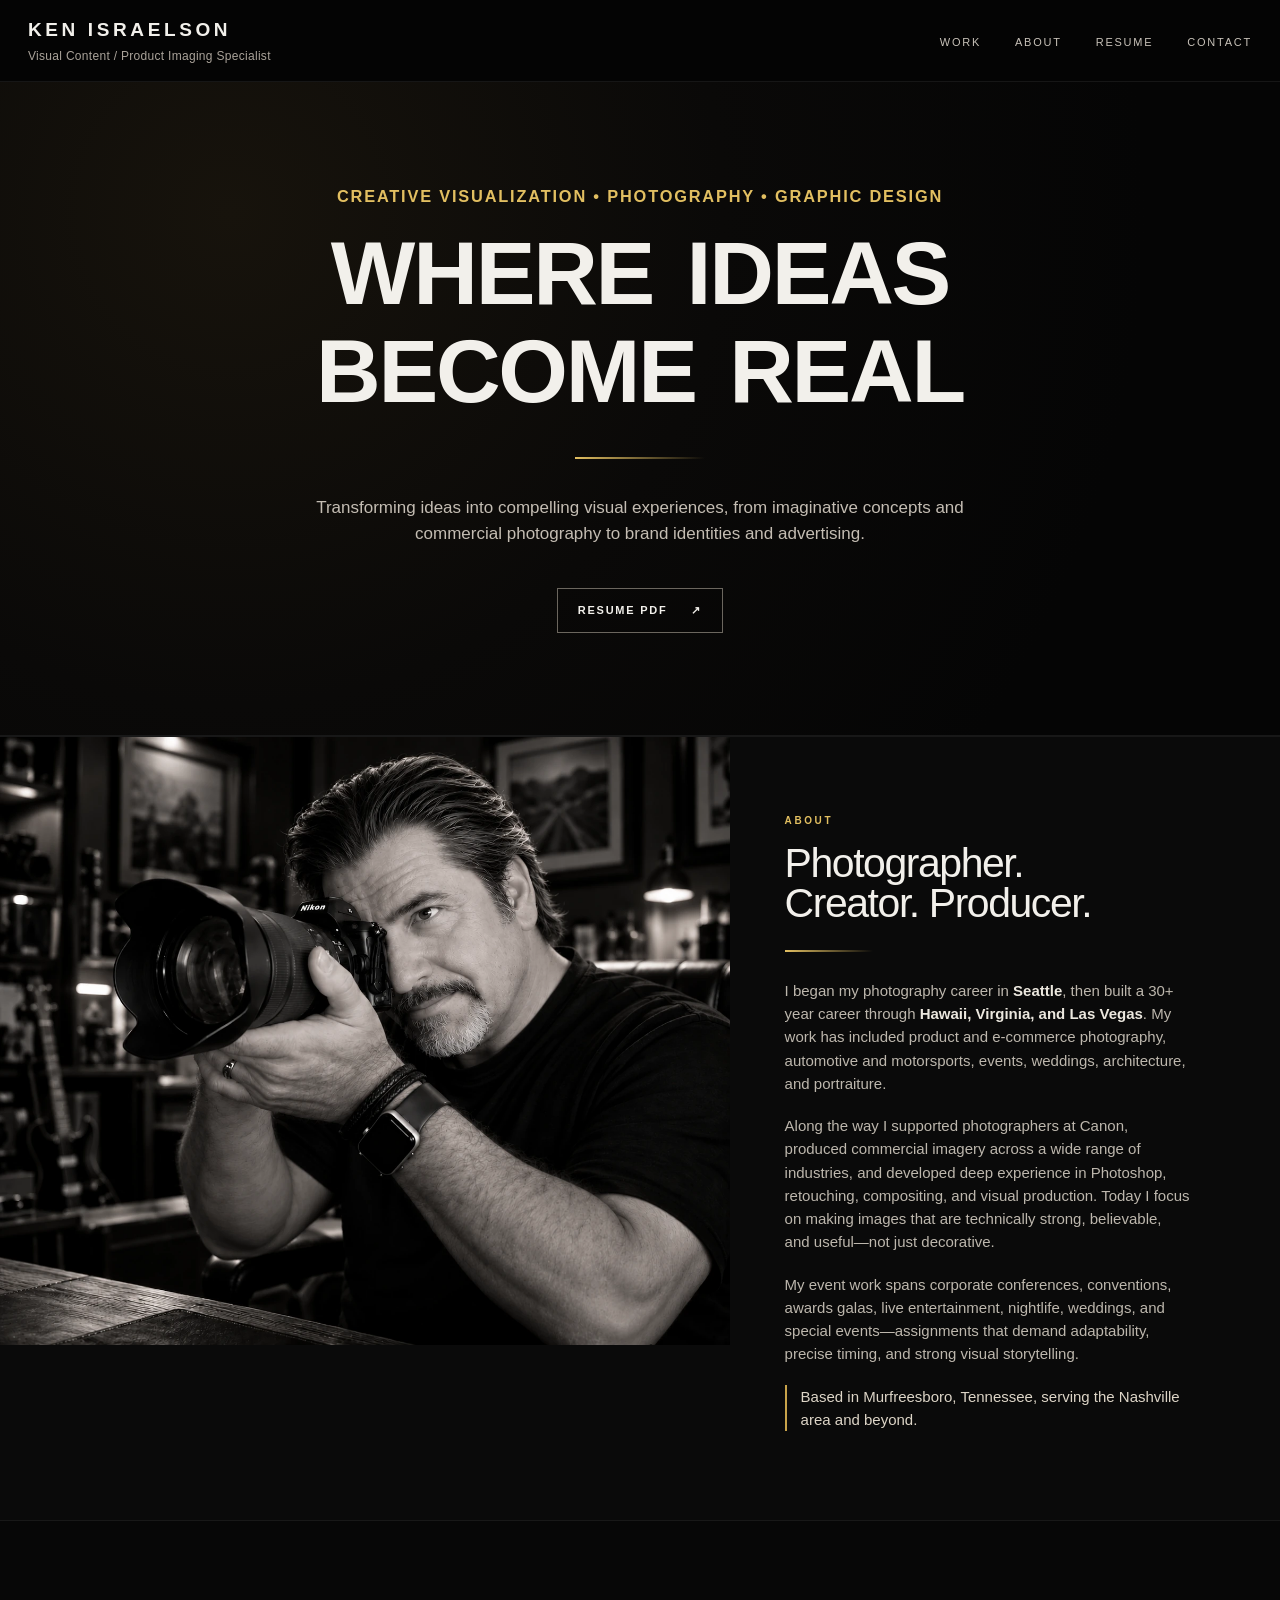
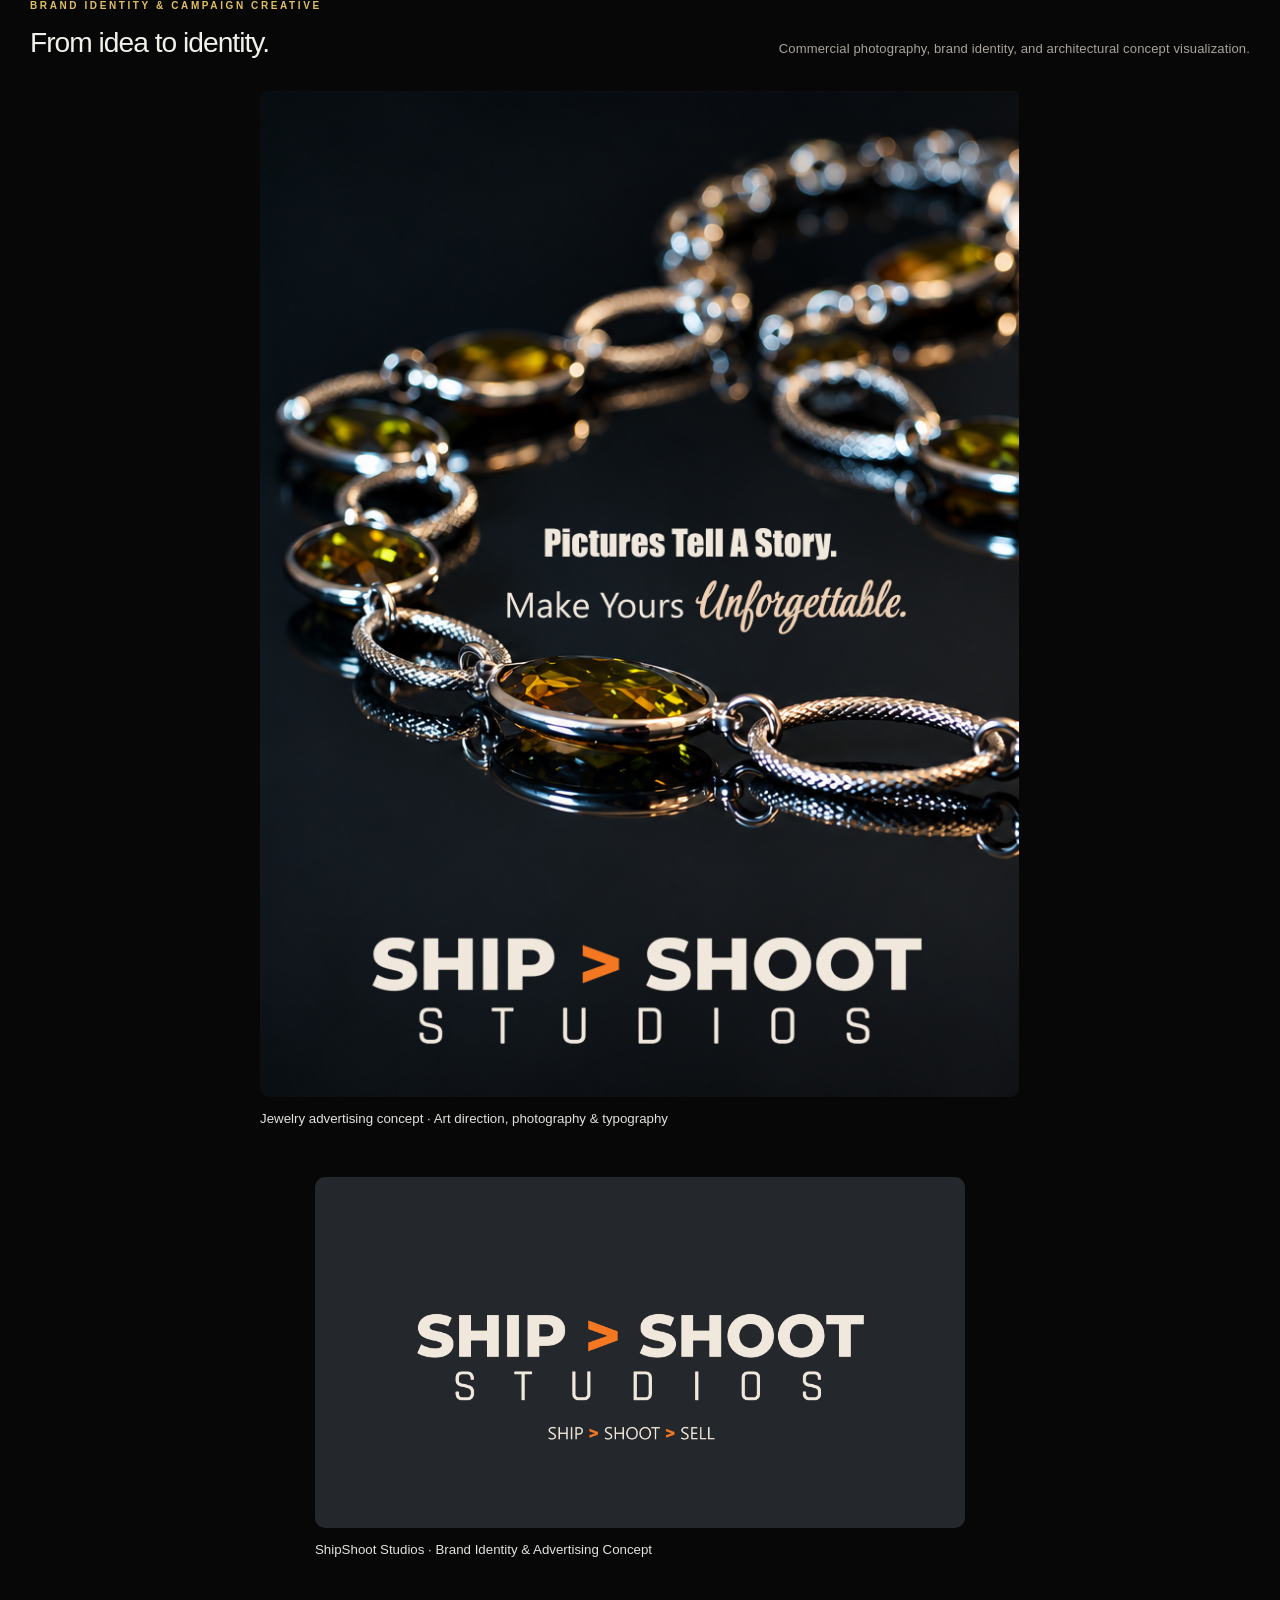
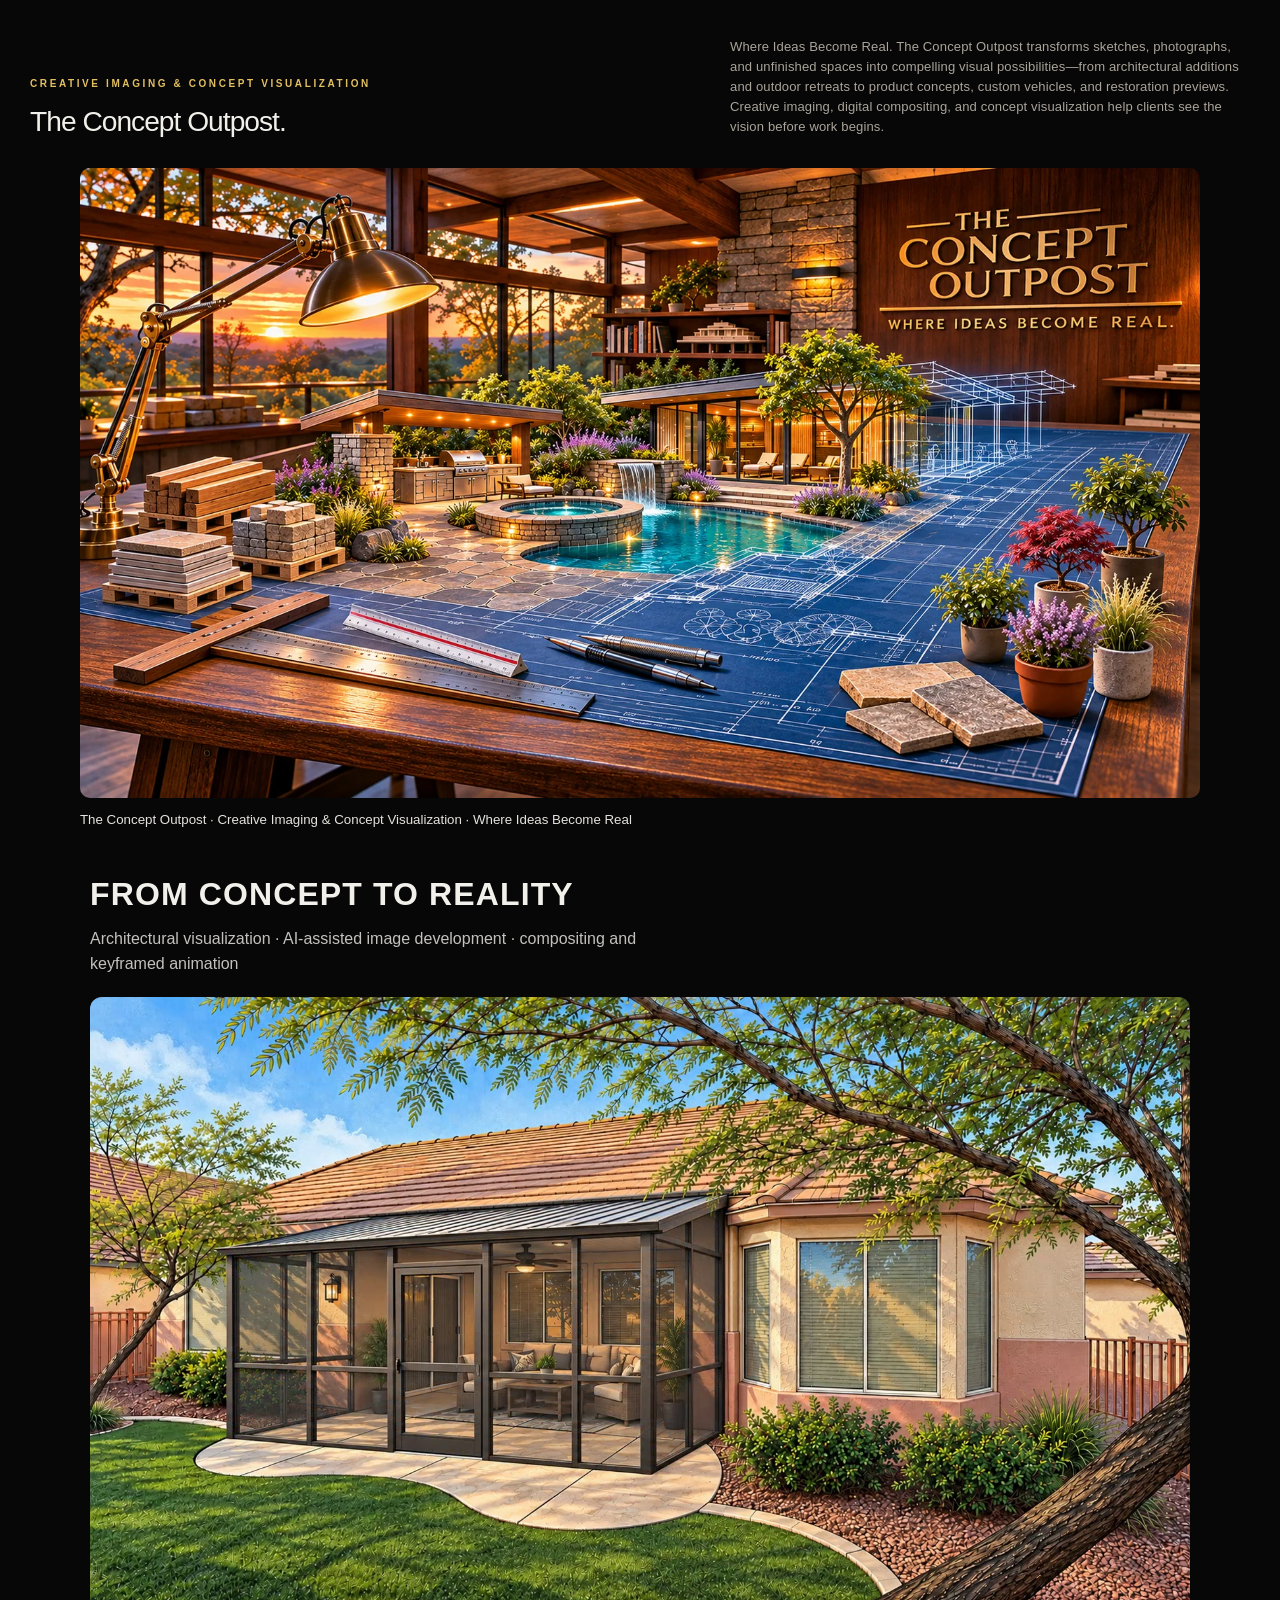
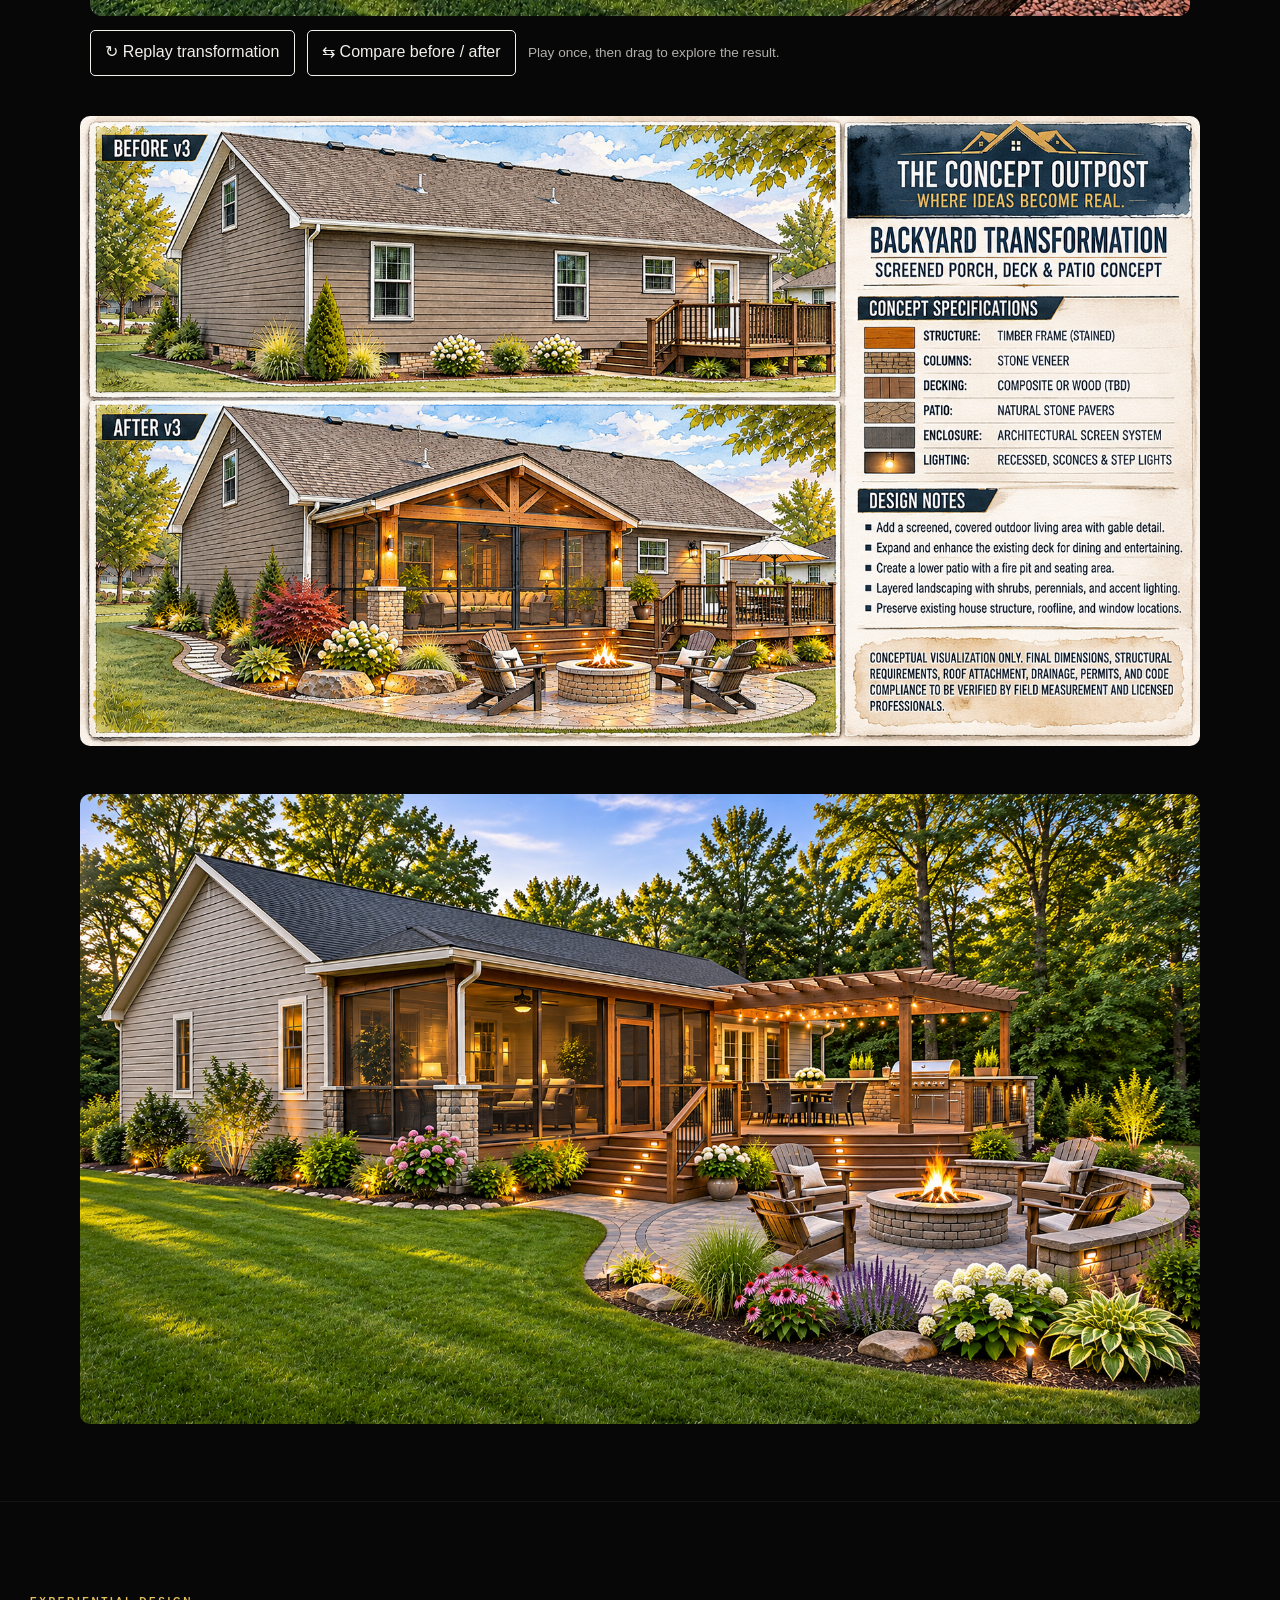
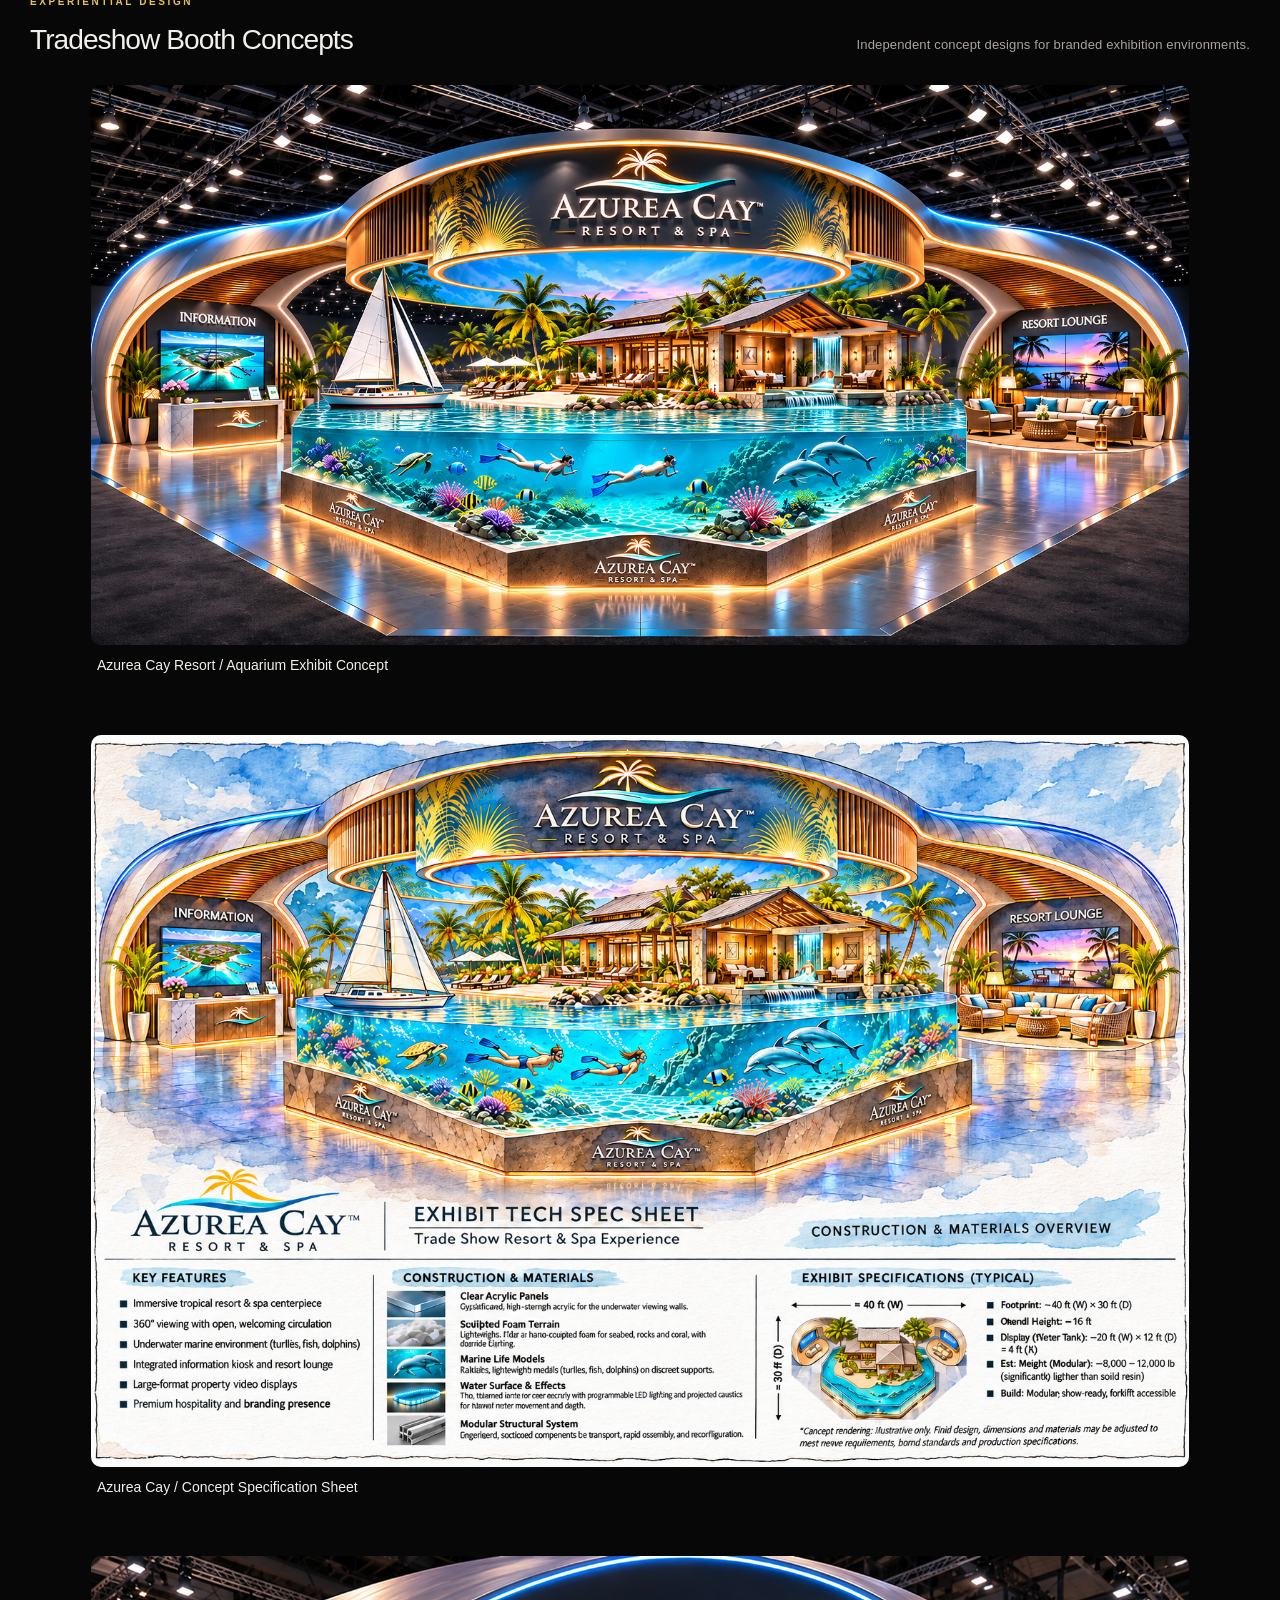
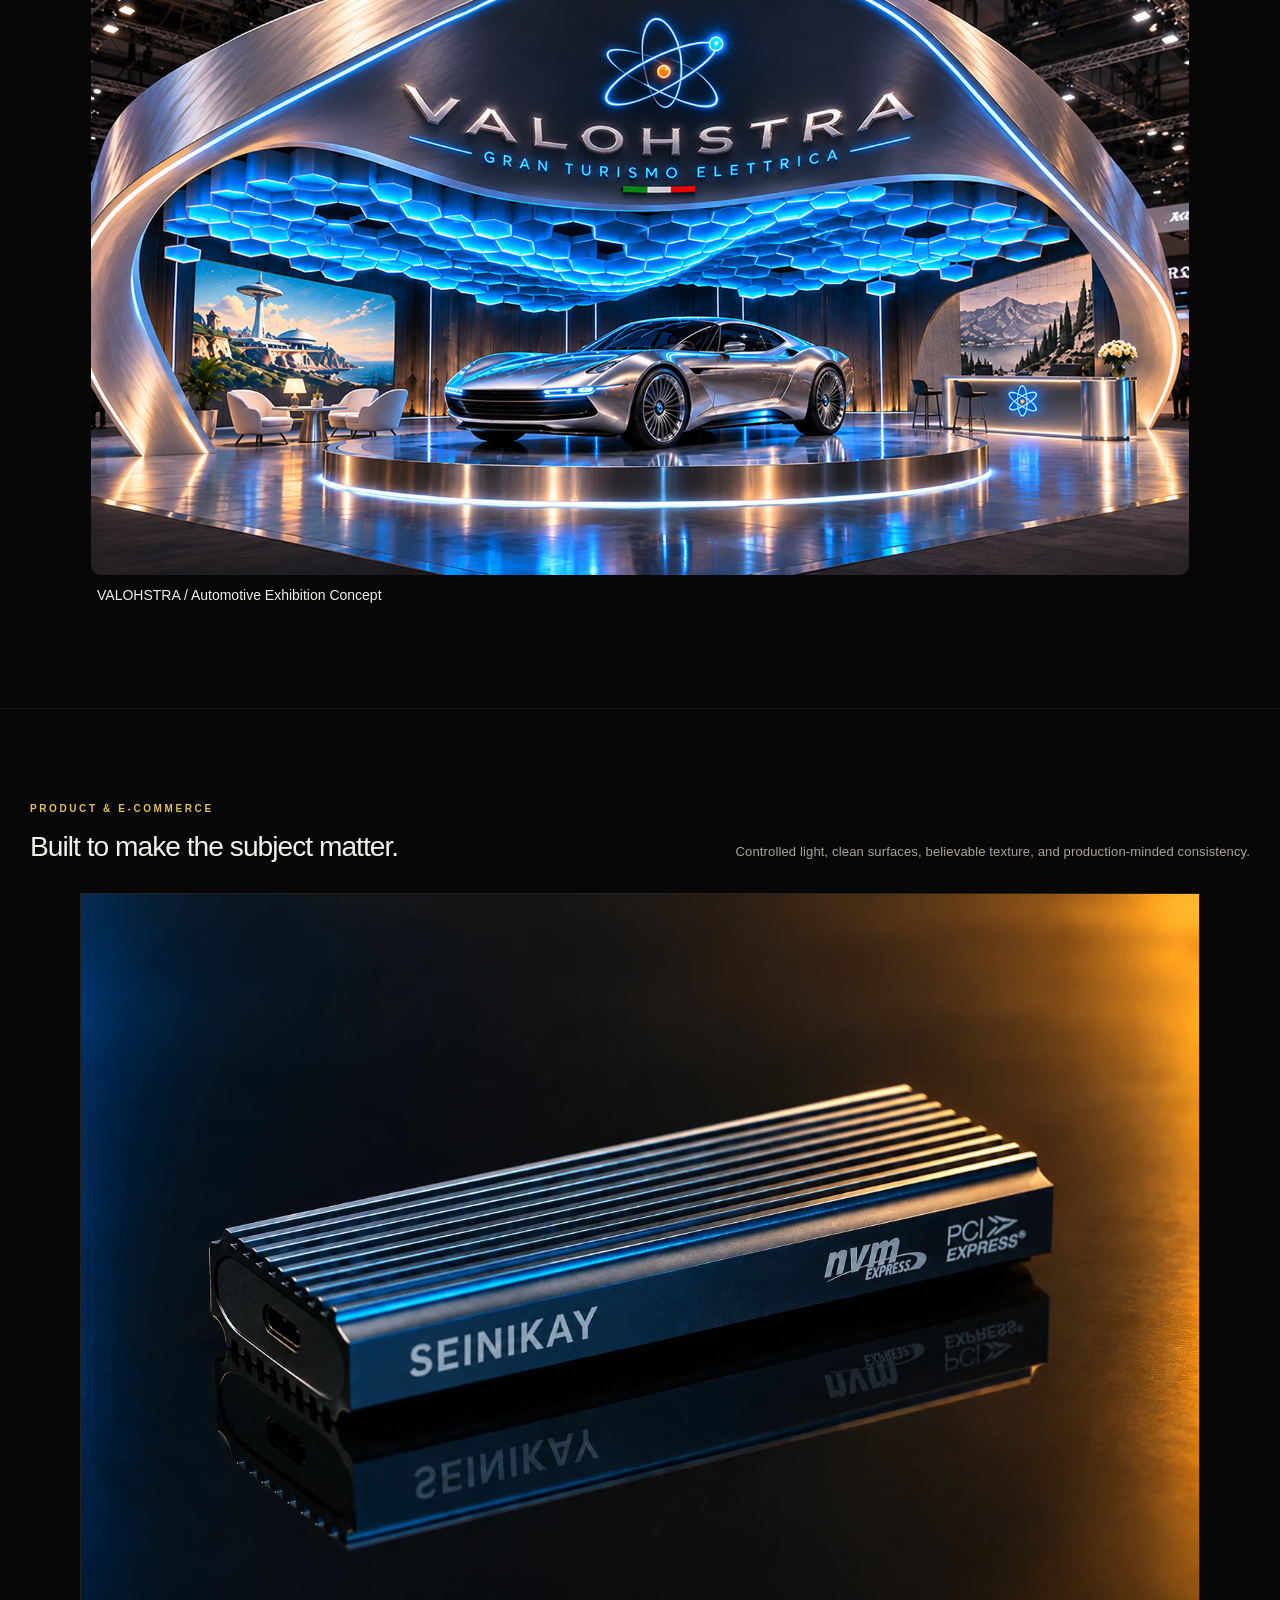
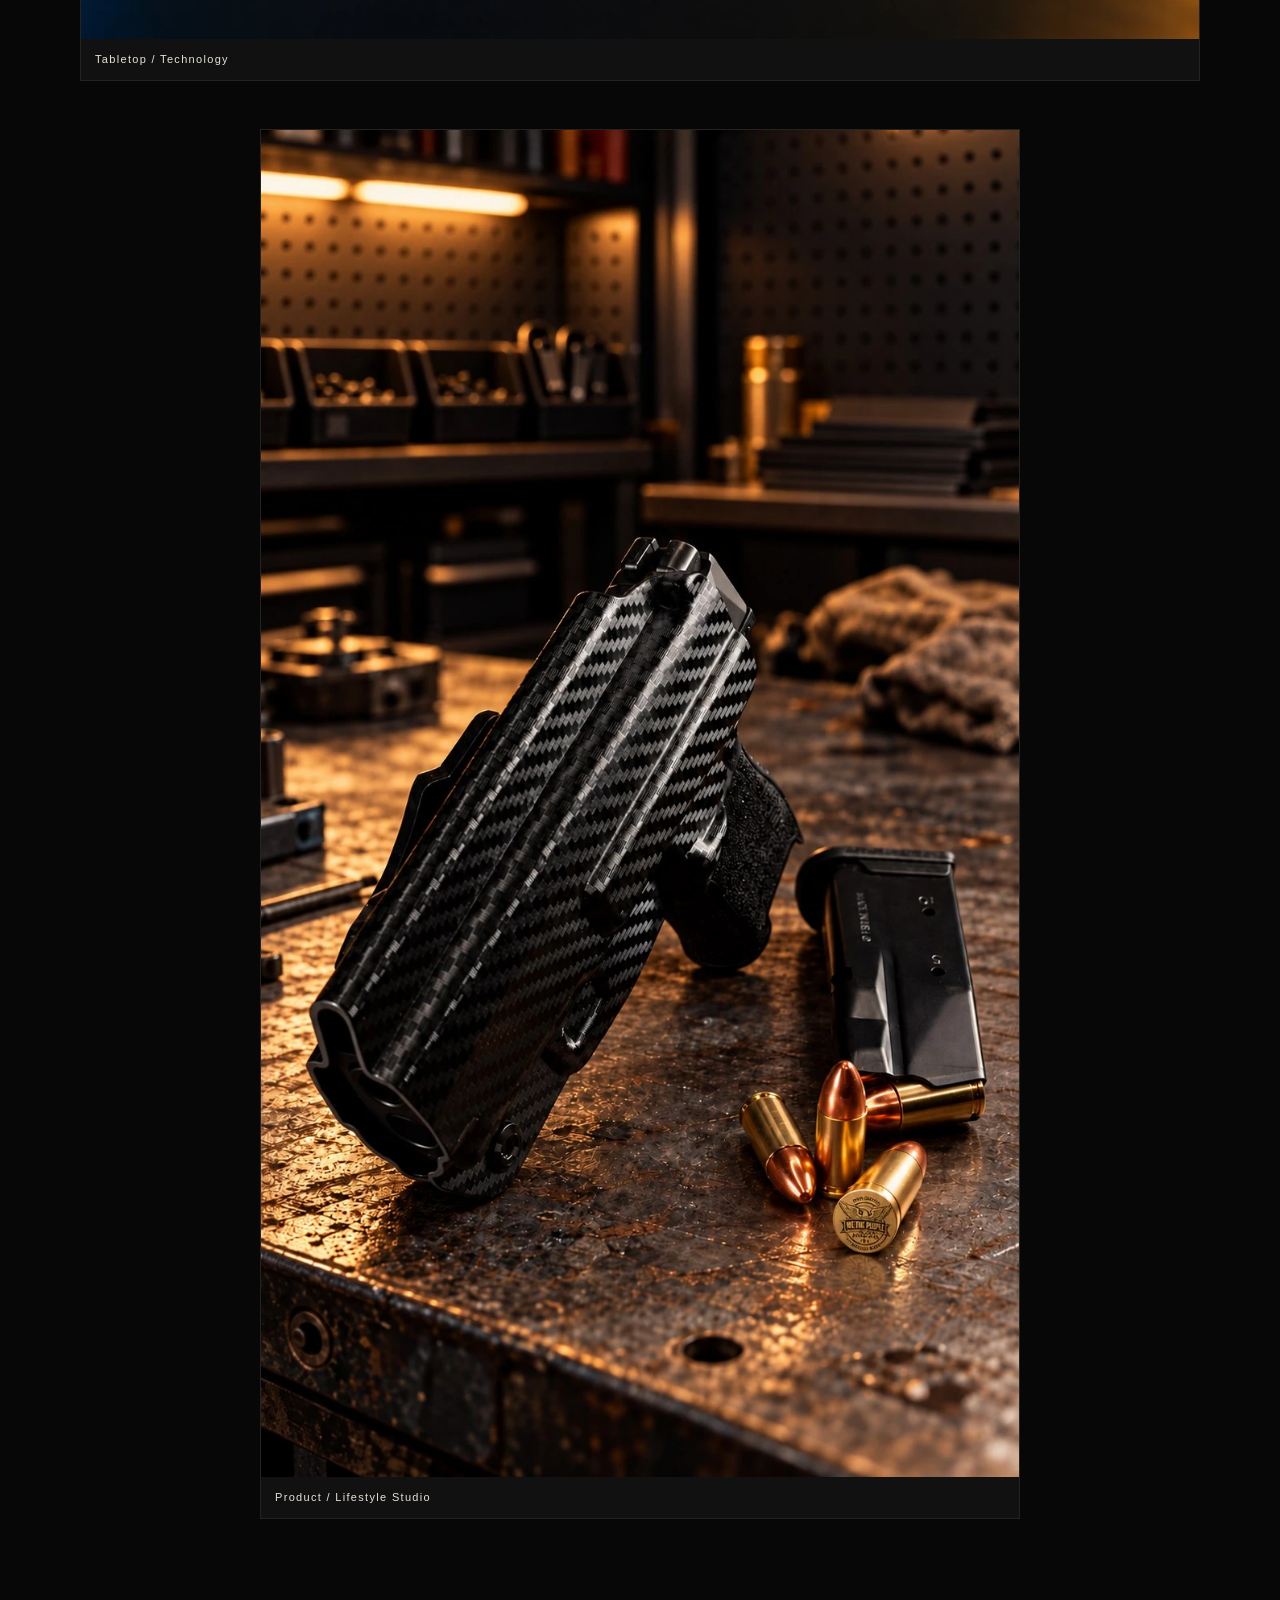
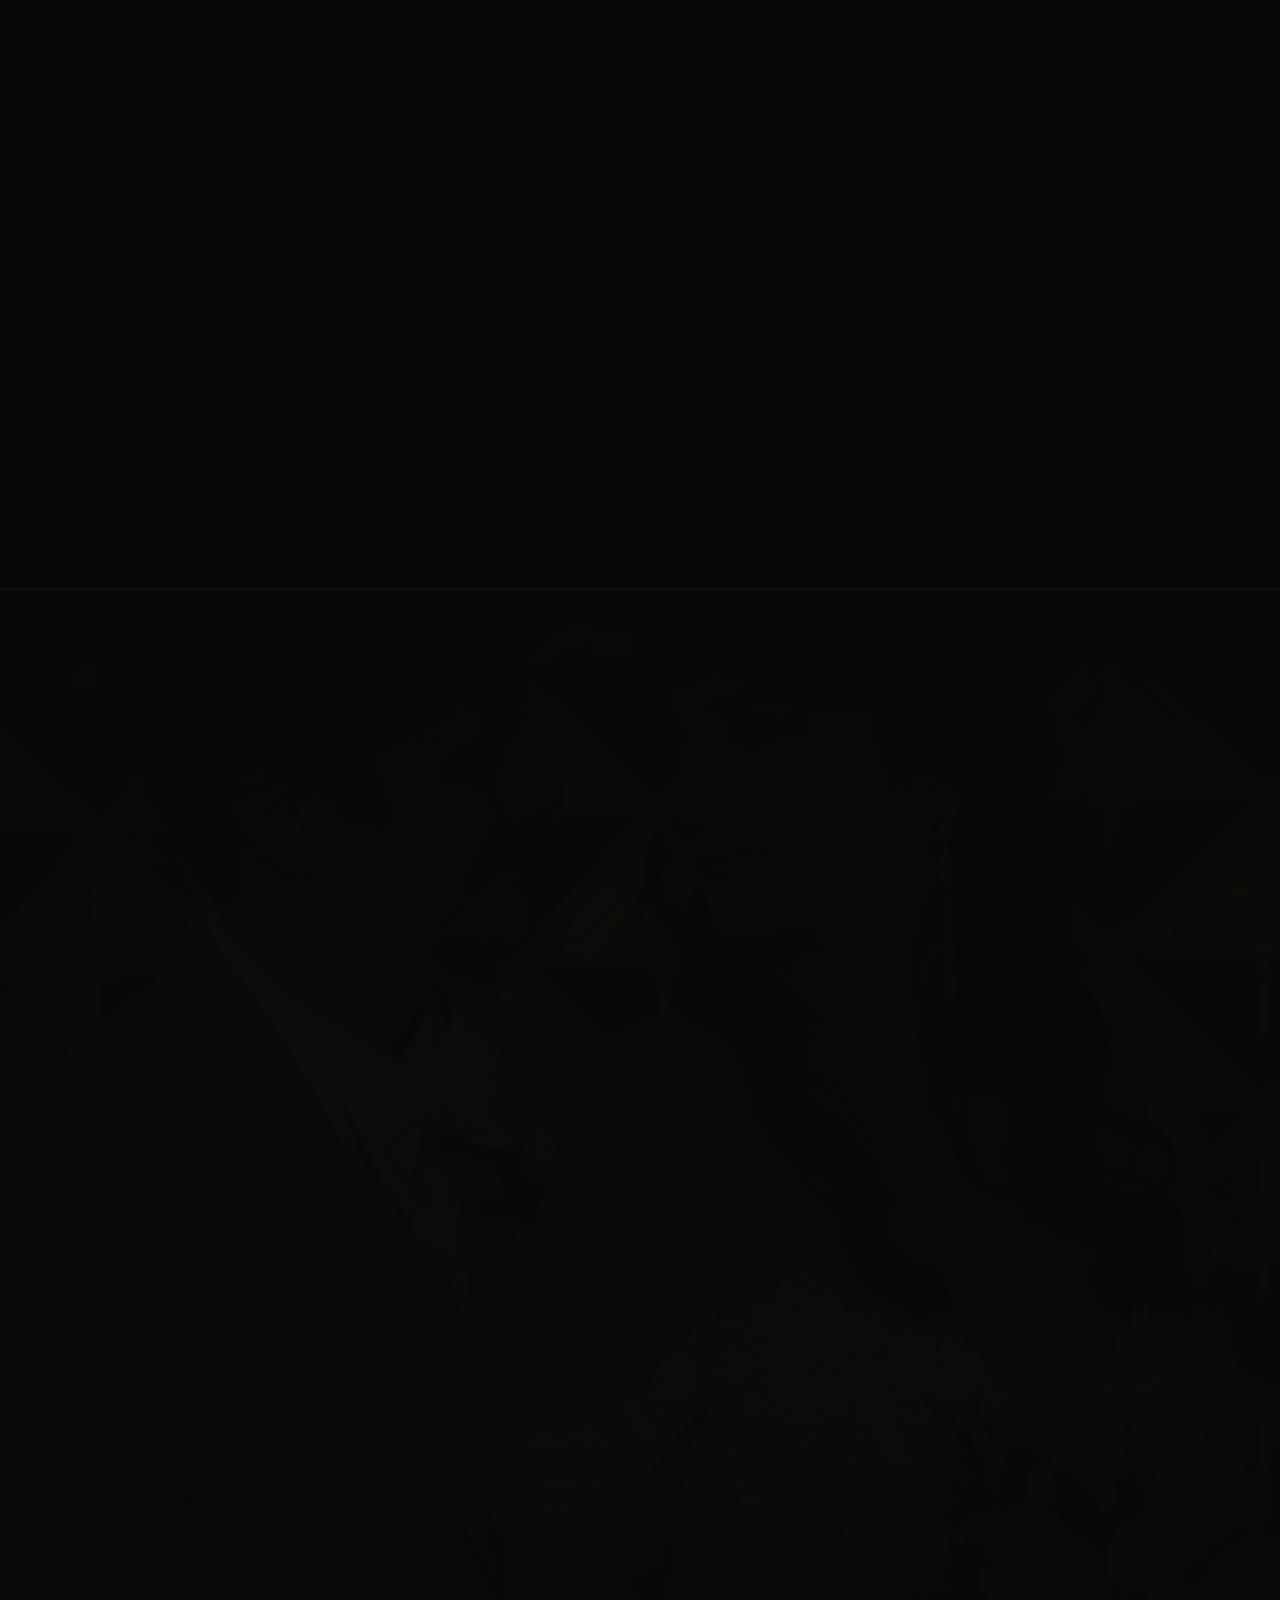
==== commit 33a889e2: "Add files via upload" ====
--- a/index.html
+++ b/index.html
@@ -61,6 +61,12 @@
 .landscape-gallery img{display:block;width:100%;height:auto;object-fit:contain;border-radius:10px}
 .landscape-gallery figcaption{padding:10px 6px;font-size:14px}
 @media(max-width:760px){body .capabilities{grid-template-columns:1fr}.landscape-gallery{width:100%;grid-template-columns:1fr}}
+
+.tradeshow-gallery{width:90%;max-width:1120px;margin-inline:auto;display:grid;grid-template-columns:minmax(0,1fr);gap:clamp(24px,4vw,48px)}
+.tradeshow-gallery figure{margin:0;min-width:0}
+.tradeshow-gallery img{display:block;width:100%;height:auto;object-fit:contain;border-radius:10px}
+.tradeshow-gallery figcaption{padding:10px 6px;font-size:14px}
+@media(max-width:760px){.tradeshow-gallery{width:100%}}
 </style>
 </head>
 <body>
@@ -128,6 +134,13 @@
 </script></section>
 <div class="showcase-grid concept-outpost-grid backyard-projects"><figure class="showcase-item reveal"><img alt="Backyard project concept 01" loading="lazy" decoding="async" src="Backyard_Project_01.png"></figure><figure class="showcase-item reveal"><img alt="Backyard project concept 02" loading="lazy" decoding="async" src="Backyard_Project_02.png"></figure></div>
 </section>
+<section class="portfolio-block tradeshow-block" aria-labelledby="tradeshow-heading">
+<div class="section-heading reveal"><div><div class="eyebrow">EXPERIENTIAL DESIGN</div><h2 id="tradeshow-heading">Tradeshow Booth Concepts</h2></div><p>Independent concept designs for branded exhibition environments.</p></div>
+<div class="tradeshow-gallery">
+<figure class="reveal"><img alt="Azurea Cay Resort aquarium exhibition concept" loading="lazy" decoding="async" src="Azurea%20Cay%20Resort%20Aquarium%20Exhibit.png"><figcaption>Azurea Cay Resort / Aquarium Exhibit Concept</figcaption></figure>
+<figure class="reveal"><img alt="Azurea Cay tradeshow booth specification sheet" loading="lazy" decoding="async" src="Azurea_Cay_Tradeshow_Booth_Spec_Sheet.png"><figcaption>Azurea Cay / Concept Specification Sheet</figcaption></figure>
+<figure class="reveal"><img alt="Valohstra automotive tradeshow booth concept" loading="lazy" decoding="async" src="Valohstra%20Tradeshow%20Booth.png"><figcaption>VALOHSTRA / Automotive Exhibition Concept</figcaption></figure>
+</div></section>
 <section class="portfolio-block product-block"><div class="section-heading reveal"><div><div class="eyebrow">PRODUCT &amp; E-COMMERCE</div><h2>Built to make the subject matter.</h2></div><p>Controlled light, clean surfaces, believable texture, and production-minded consistency.</p></div><div class="mosaic product-mosaic"><figure class="tile reveal"><img alt="NVMe enclosure on reflective surface" loading="lazy" src="assets/images/nvme-enclosure.webp"><figcaption>Tabletop / Technology</figcaption></figure><figure class="tile reveal product-holster"><img alt="Holster product photograph on industrial bench" loading="lazy" src="hero-product.JPG" onerror="this.onerror=null;this.src='assets/images/hero-product.webp'"><figcaption>Product / Lifestyle Studio</figcaption></figure></div></section>
 <section class="portfolio-block creative-block"><div class="section-heading reveal"><div><div class="eyebrow">GRAPHICS AND CREATIVE COMPOSITING</div><h2>Photography pushed further.</h2></div><p>Campaign concepts, visual treatments, compositing, graphic transformation, and AI-assisted creative production.</p></div><div class="mosaic creative-mosaic"><figure class="tile tall reveal"><img alt="Oakley Rafter volcanic advertising concept" loading="lazy" src="assets/images/oakley-rafter-lava.webp"><figcaption>Advertising Concept / Oakley Rafter</figcaption></figure><figure class="tile wide reveal"><img alt="ESP LTD MH-350FM advertising composition" loading="lazy" src="assets/images/esp-ltd-mh350fm.webp"><figcaption>Music Product Advertising</figcaption></figure><figure class="tile wide reveal"><img alt="Corvette burnout pop-out compositing treatment" loading="lazy" src="assets/images/corvette-popout.webp"><figcaption>Automotive Composite / Dimensional Frame</figcaption></figure></div></section>
 <section class="portfolio-block event-block"><div class="section-heading reveal"><div><div class="eyebrow">PEOPLE &amp; EVENTS</div><h2>Moments with energy.</h2></div><p>Live performance, corporate events, audiences, and candid human interaction.</p></div><div class="mosaic events-mosaic"><figure class="tile tall reveal"><img alt="Aerial performance over a water stage" loading="lazy" src="assets/images/le-reve-enhanced.webp"><figcaption>Live Performance</figcaption></figure><figure class="tile reveal"><img alt="Outdoor corporate team event" loading="lazy" src="assets/images/event-outdoor.webp"><figcaption>Team / Outdoor Event</figcaption></figure><figure class="tile reveal omnia-event"><img alt="OMNIA nightclub kinetic chandelier and theatrical lighting" loading="lazy" src="Omnia.jpg"><figcaption>OMNIA / Live Entertainment</figcaption></figure></div></section>
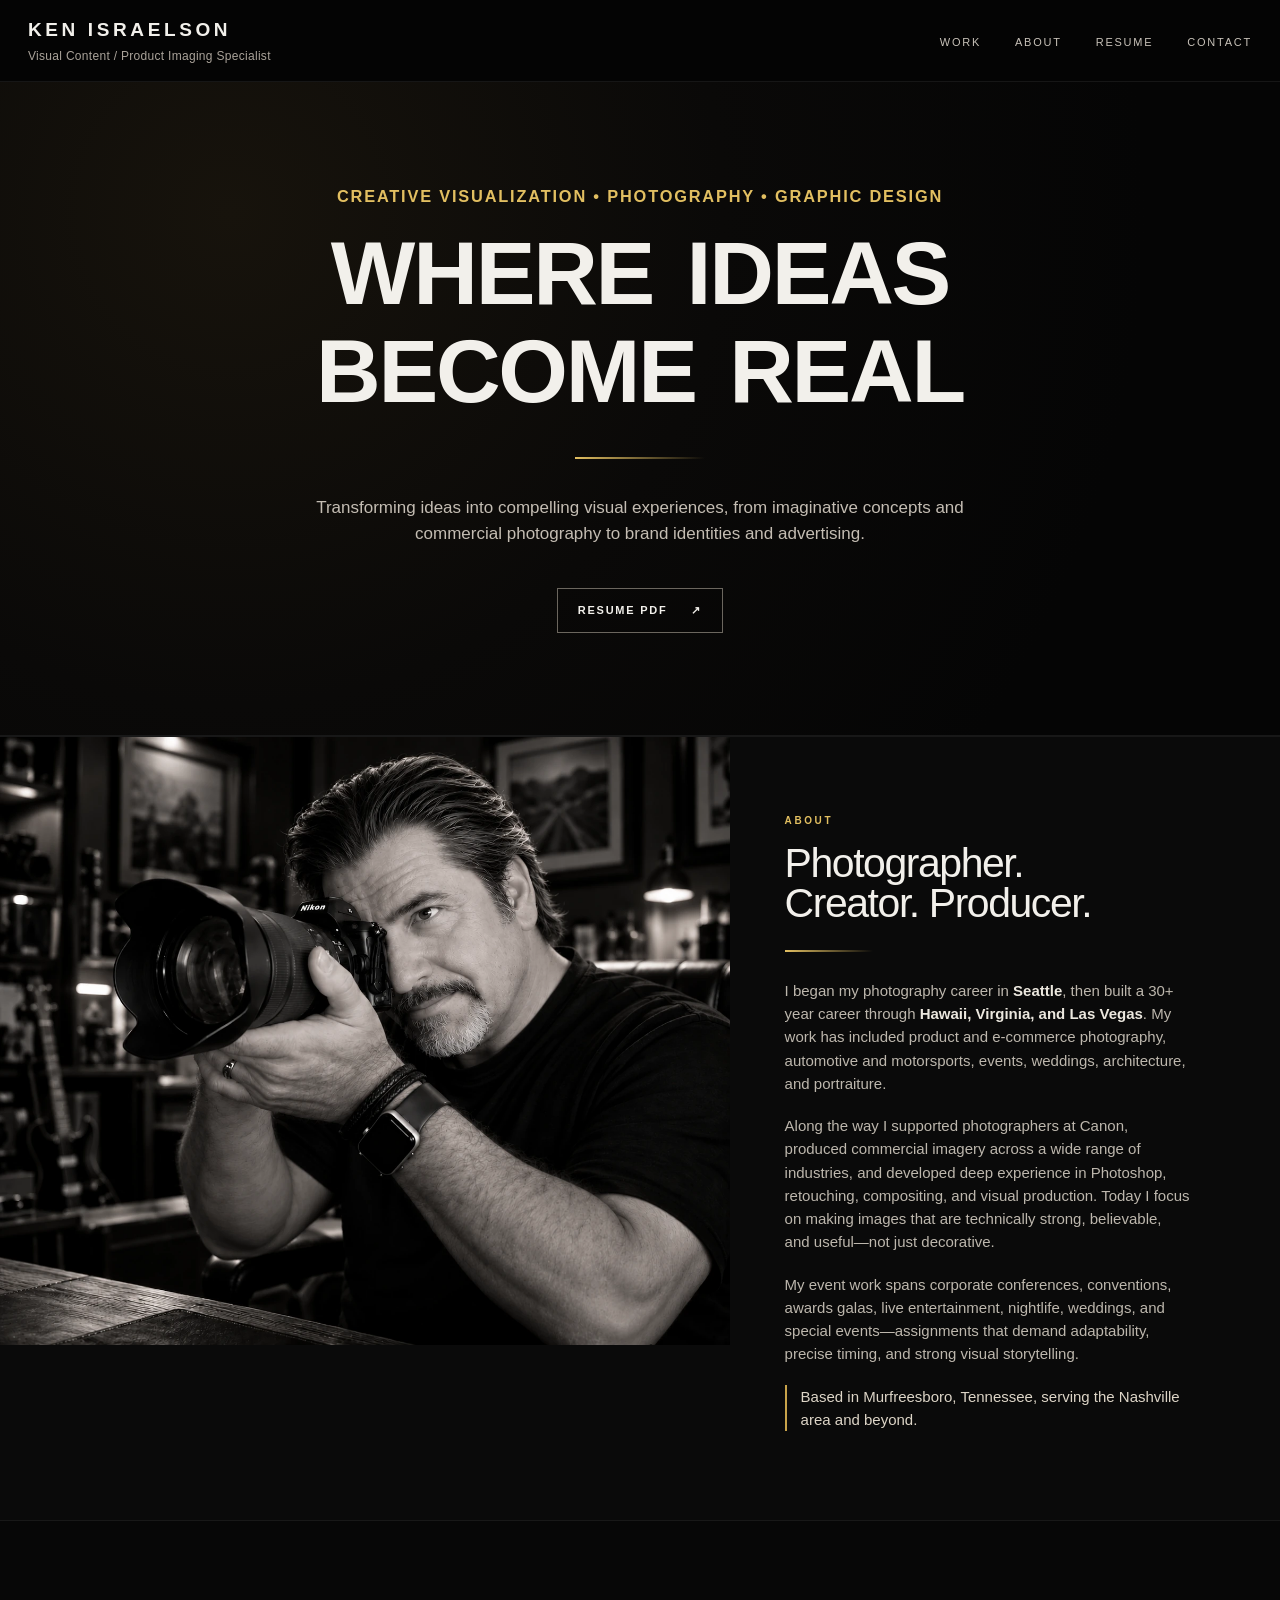
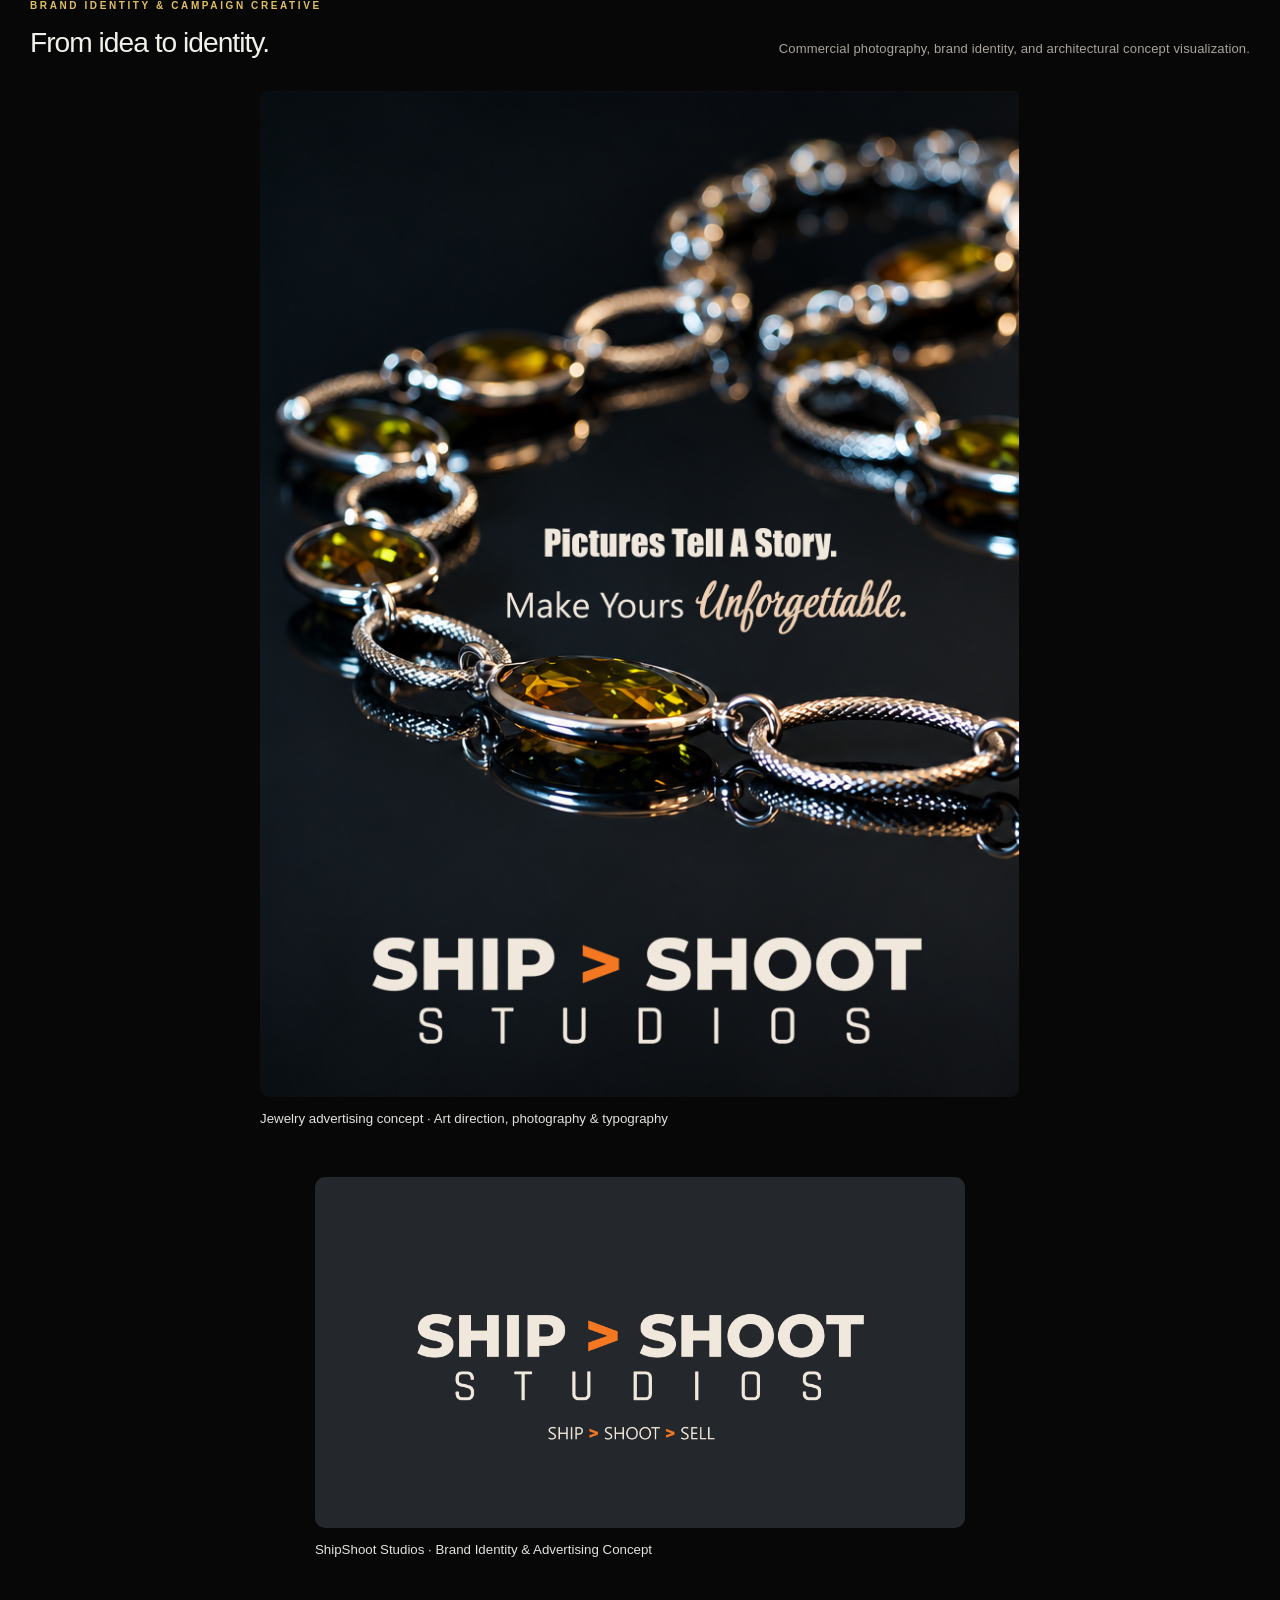
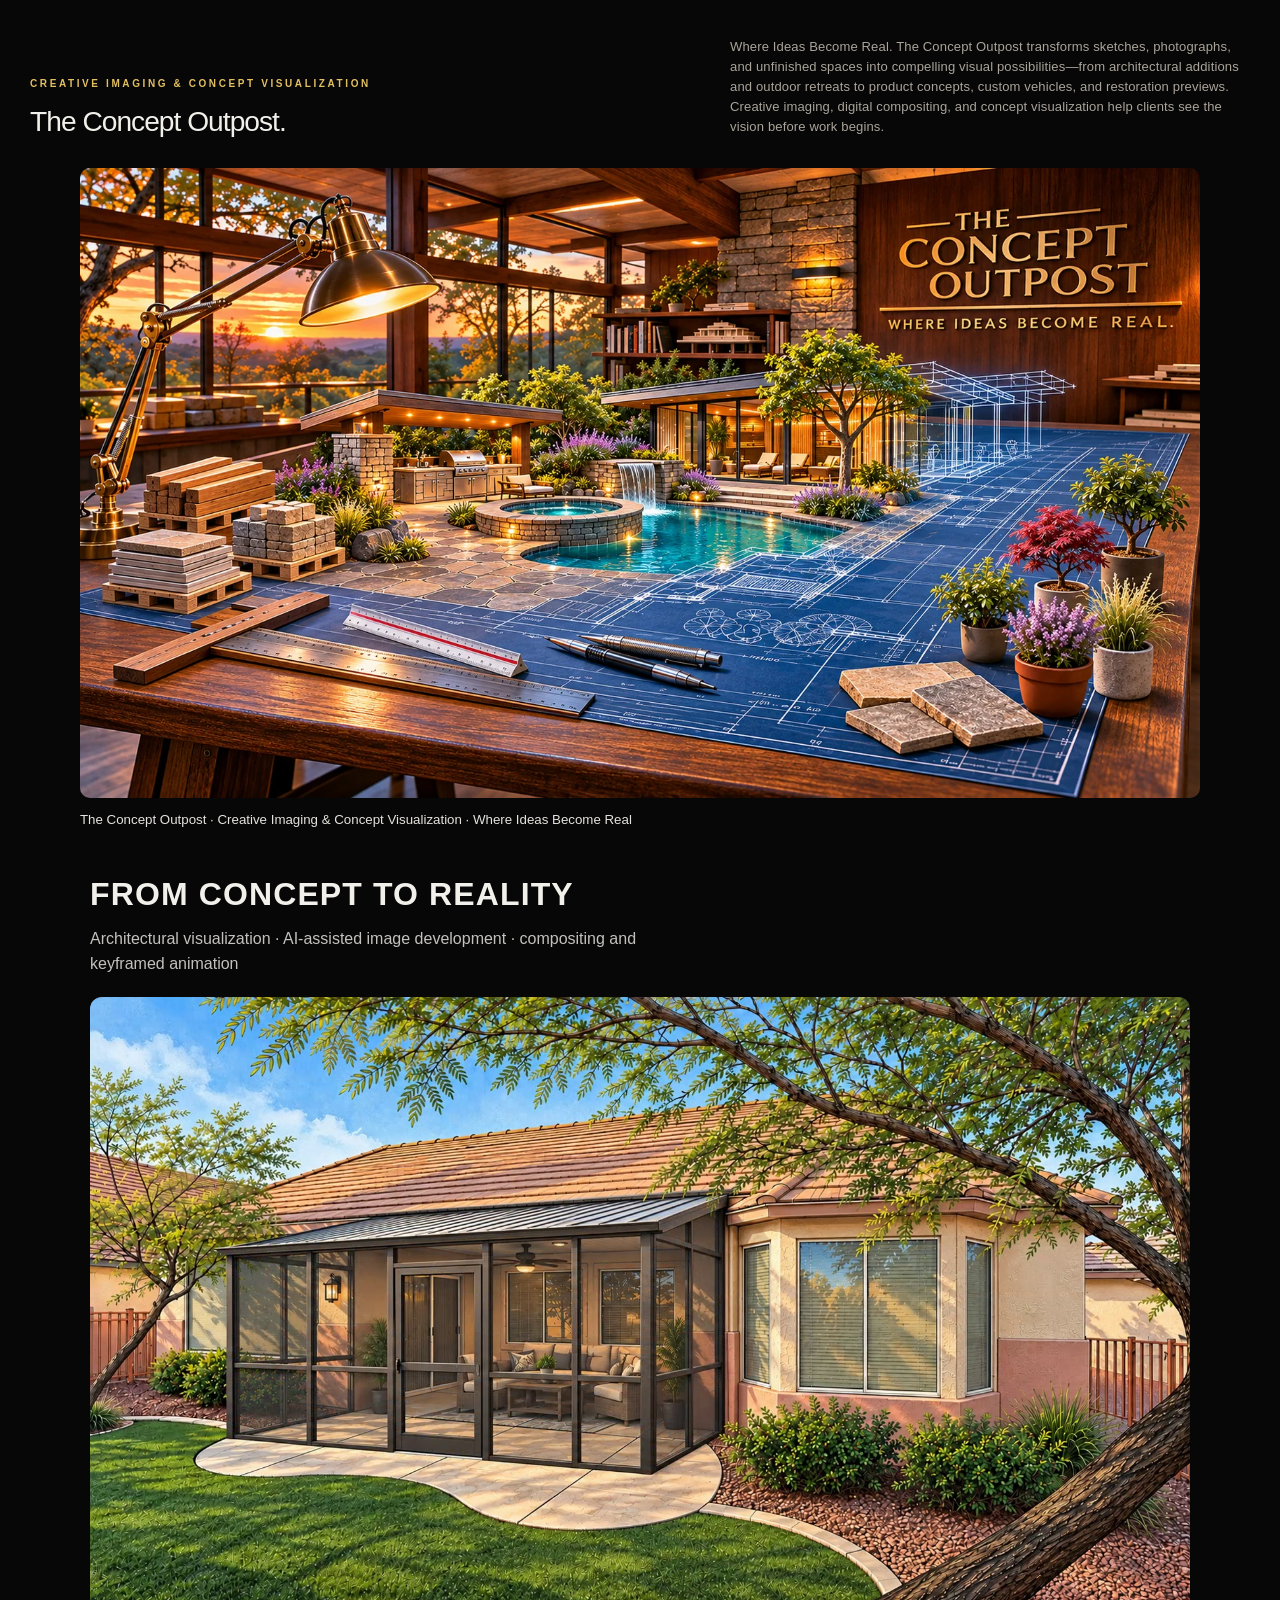
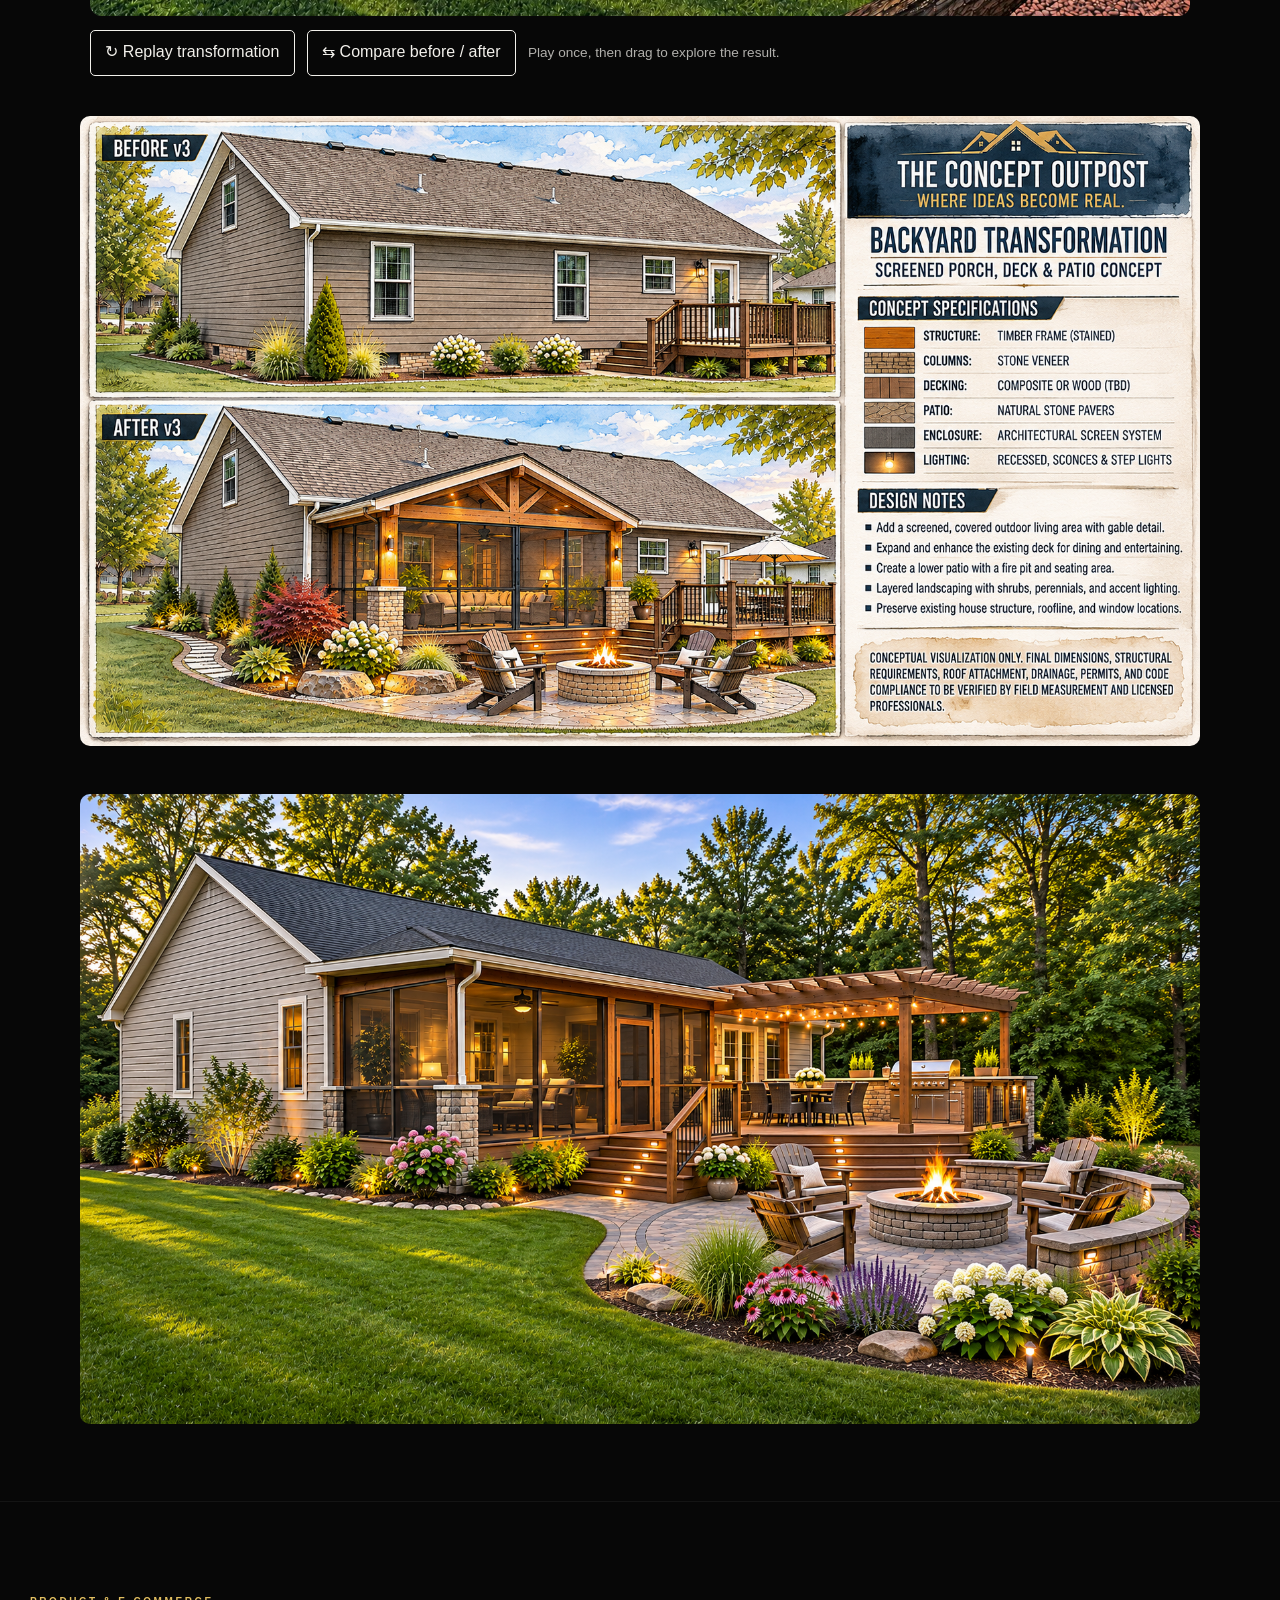
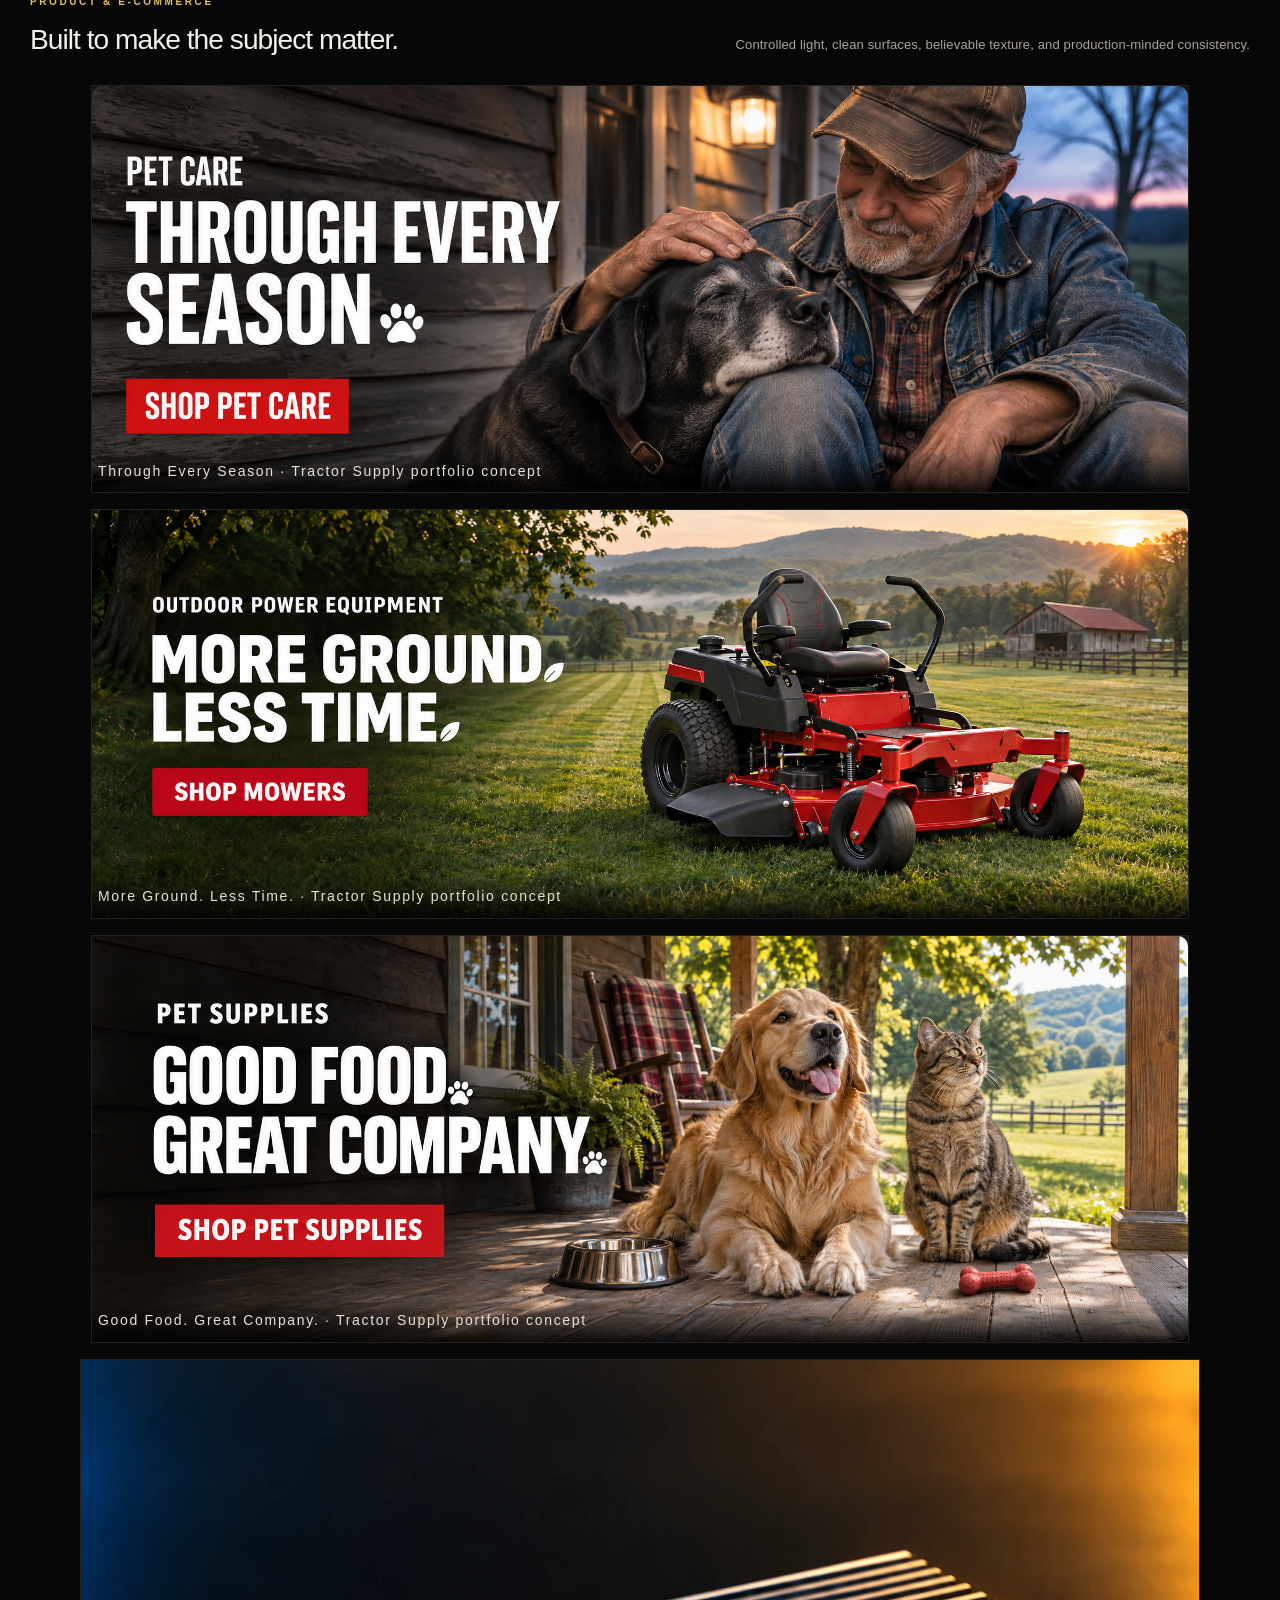
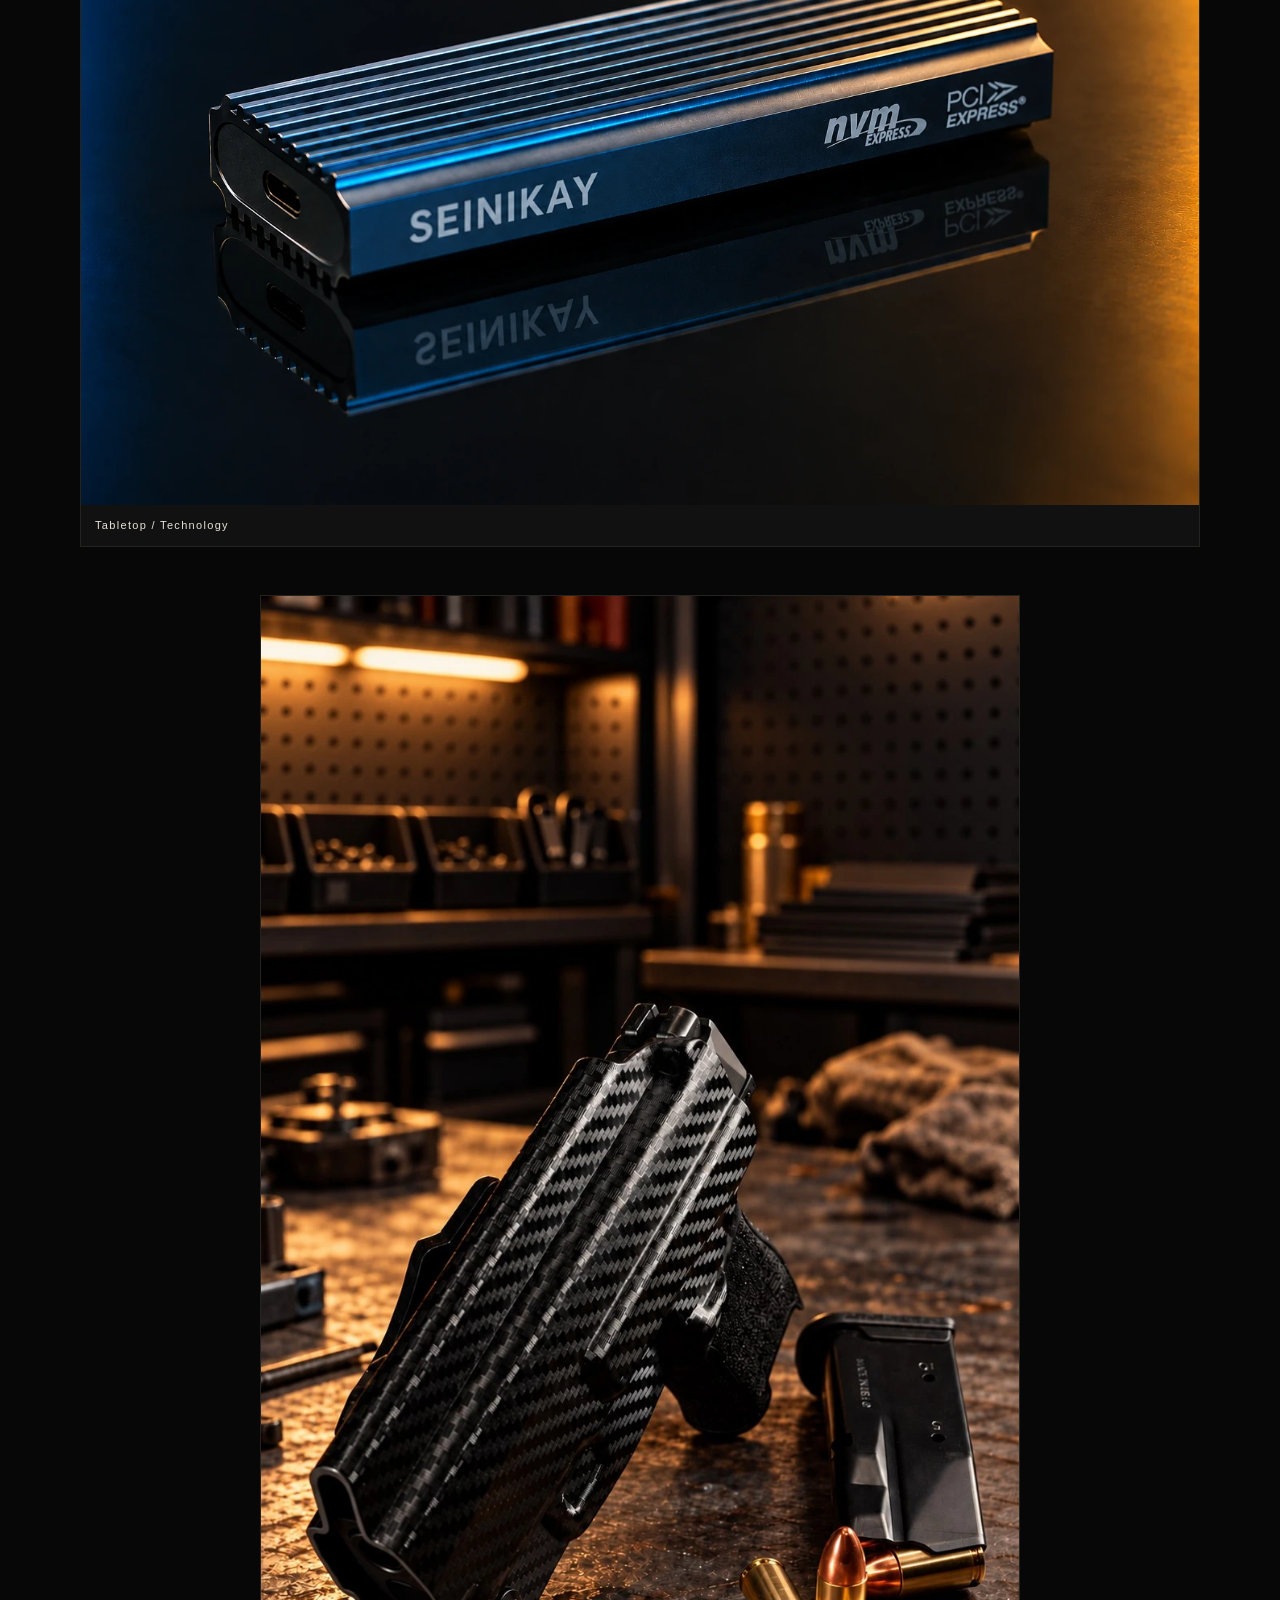
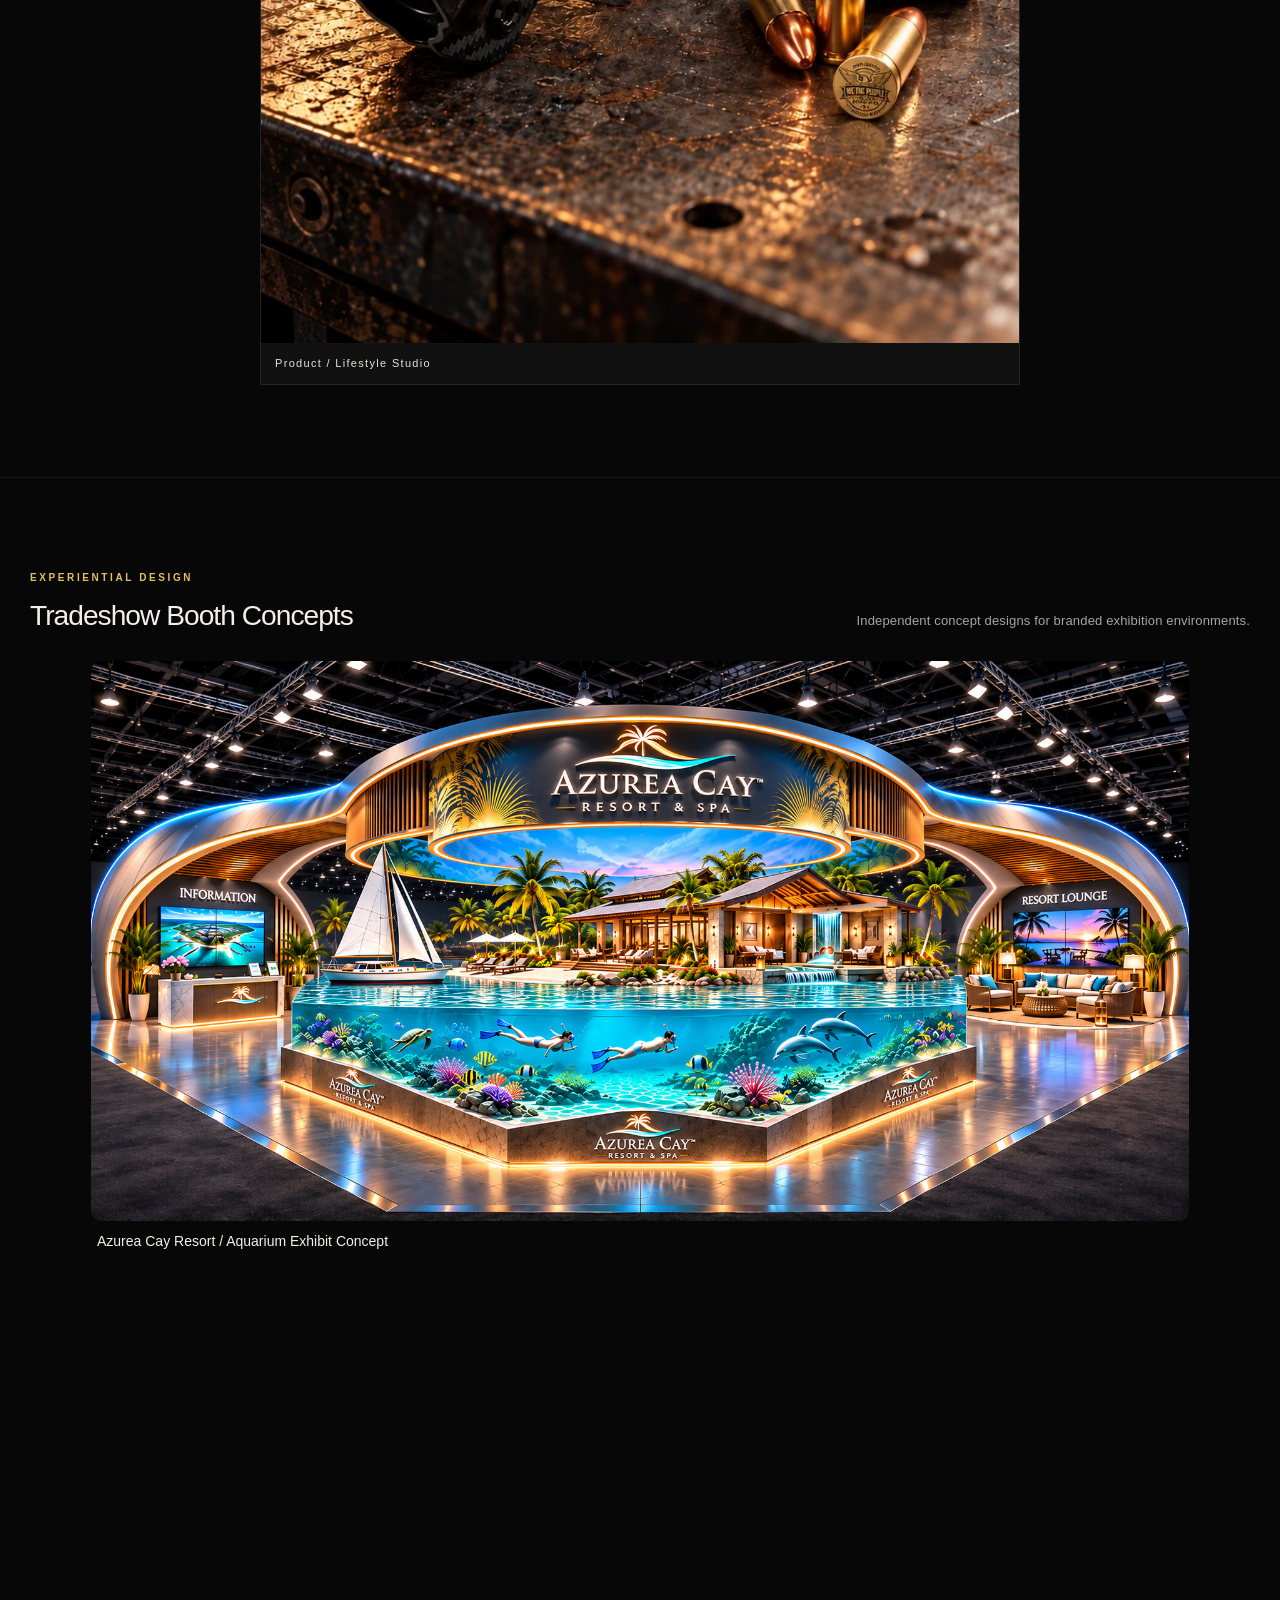
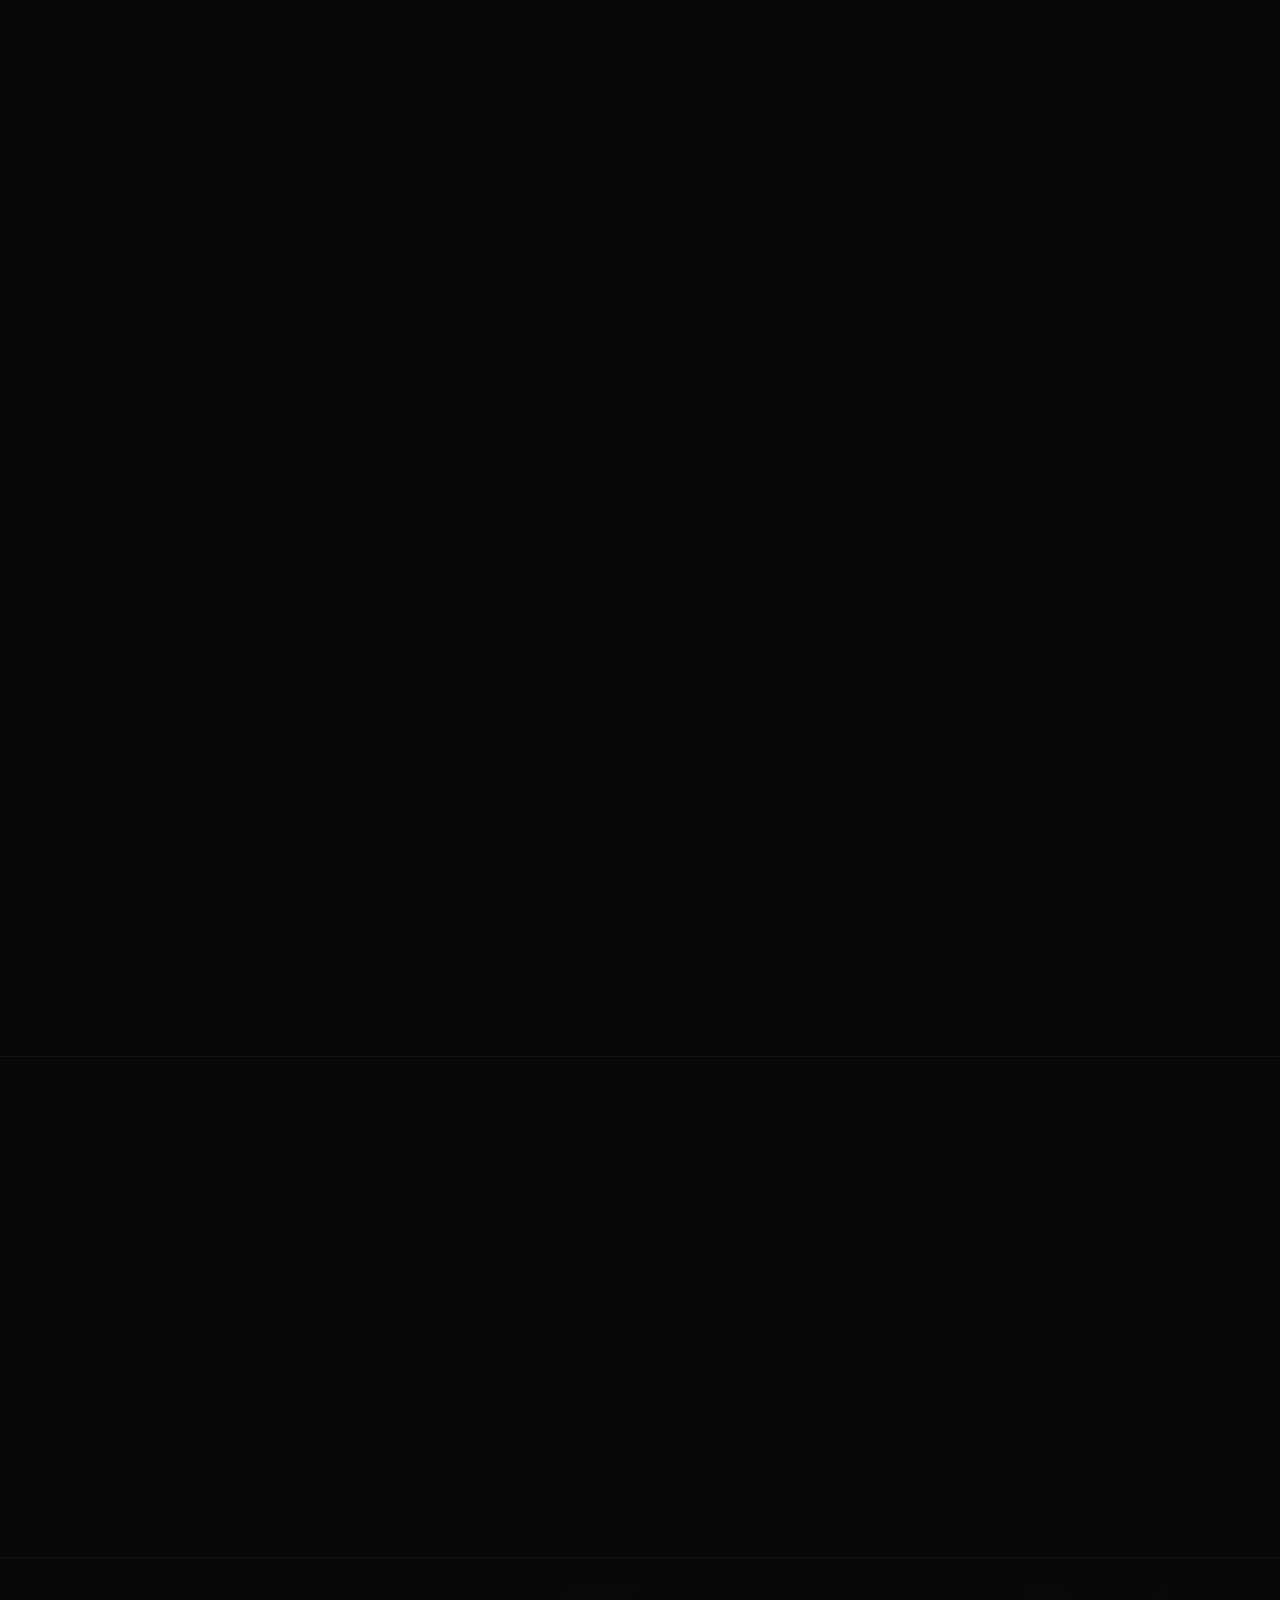
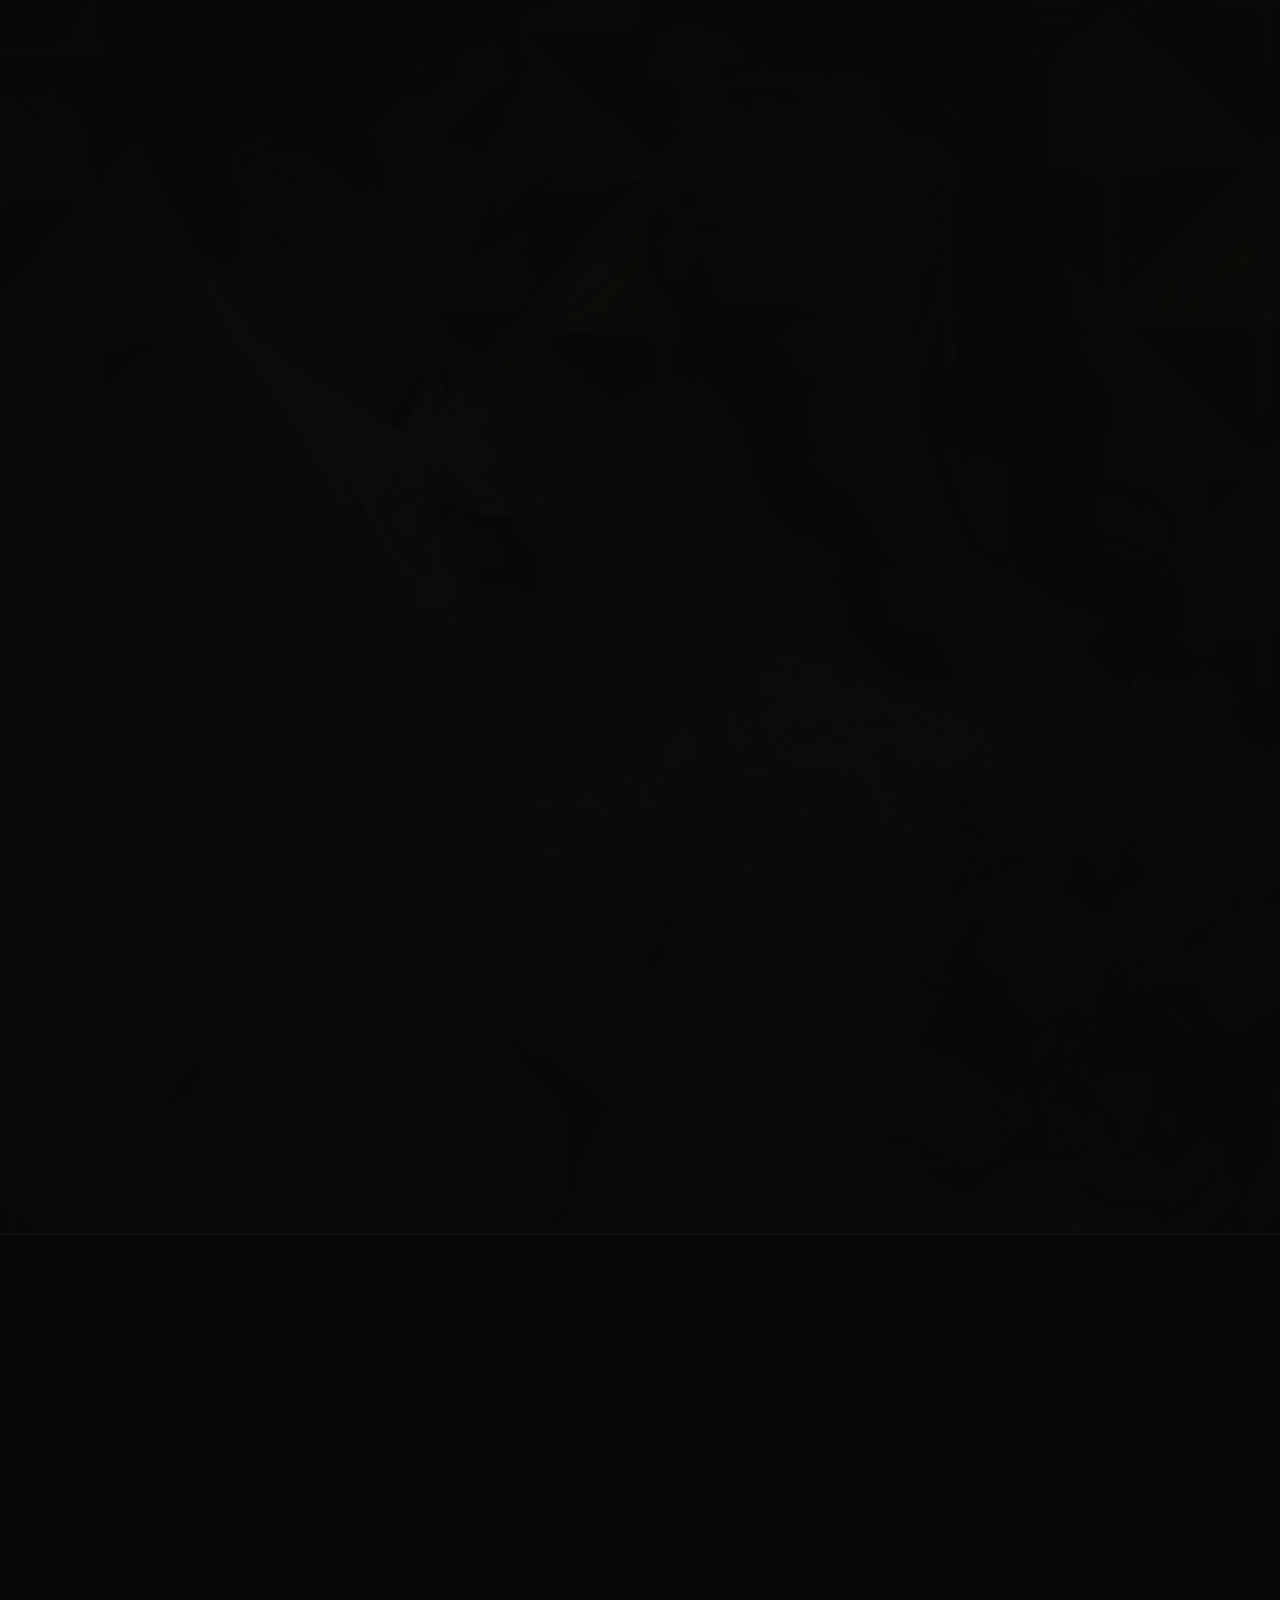
==== commit a6d2953c: "Add files via upload" ====
--- a/index.html
+++ b/index.html
@@ -134,6 +134,13 @@
 </script></section>
 <div class="showcase-grid concept-outpost-grid backyard-projects"><figure class="showcase-item reveal"><img alt="Backyard project concept 01" loading="lazy" decoding="async" src="Backyard_Project_01.png"></figure><figure class="showcase-item reveal"><img alt="Backyard project concept 02" loading="lazy" decoding="async" src="Backyard_Project_02.png"></figure></div>
 </section>
+<section class="portfolio-block product-block"><div class="section-heading reveal"><div><div class="eyebrow">PRODUCT &amp; E-COMMERCE</div><h2>Built to make the subject matter.</h2></div><p>Controlled light, clean surfaces, believable texture, and production-minded consistency.</p></div>
+<div class="landscape-gallery product-banner-stack" style="display:grid;grid-template-columns:minmax(0,1fr);gap:1rem;margin-bottom:1rem">
+<figure class="tile reveal" style="margin:0"><img src="Pet_Care_Banner.png" alt="Through Every Season A farmer with his senior Labrador." loading="lazy" decoding="async" style="display:block;width:100%;height:auto"><figcaption>Through Every Season · Tractor Supply portfolio concept</figcaption></figure>
+<figure class="tile reveal" style="margin:0"><img src="Tractor_mower_Banner.png" alt="More Ground. Less Time. A zero-turn mower on rural acreage." loading="lazy" decoding="async" style="display:block;width:100%;height:auto"><figcaption>More Ground. Less Time. · Tractor Supply portfolio concept</figcaption></figure>
+<figure class="tile reveal" style="margin:0"><img src="Pet_Banner.png" alt="Good Food. Great Company. A golden retriever and tabby on a farmhouse porch." loading="lazy" decoding="async" style="display:block;width:100%;height:auto"><figcaption>Good Food. Great Company. · Tractor Supply portfolio concept</figcaption></figure>
+</div>
+<div class="mosaic product-mosaic"><figure class="tile reveal"><img alt="NVMe enclosure on reflective surface" loading="lazy" src="assets/images/nvme-enclosure.webp"><figcaption>Tabletop / Technology</figcaption></figure><figure class="tile reveal product-holster"><img alt="Holster product photograph on industrial bench" loading="lazy" src="hero-product.JPG" onerror="this.onerror=null;this.src='assets/images/hero-product.webp'"><figcaption>Product / Lifestyle Studio</figcaption></figure></div></section>
 <section class="portfolio-block tradeshow-block" aria-labelledby="tradeshow-heading">
 <div class="section-heading reveal"><div><div class="eyebrow">EXPERIENTIAL DESIGN</div><h2 id="tradeshow-heading">Tradeshow Booth Concepts</h2></div><p>Independent concept designs for branded exhibition environments.</p></div>
 <div class="tradeshow-gallery">
@@ -141,7 +148,7 @@
 <figure class="reveal"><img alt="Azurea Cay tradeshow booth specification sheet" loading="lazy" decoding="async" src="Azurea_Cay_Tradeshow_Booth_Spec_Sheet.png"><figcaption>Azurea Cay / Concept Specification Sheet</figcaption></figure>
 <figure class="reveal"><img alt="Valohstra automotive tradeshow booth concept" loading="lazy" decoding="async" src="Valohstra%20Tradeshow%20Booth.png"><figcaption>VALOHSTRA / Automotive Exhibition Concept</figcaption></figure>
 </div></section>
-<section class="portfolio-block product-block"><div class="section-heading reveal"><div><div class="eyebrow">PRODUCT &amp; E-COMMERCE</div><h2>Built to make the subject matter.</h2></div><p>Controlled light, clean surfaces, believable texture, and production-minded consistency.</p></div><div class="mosaic product-mosaic"><figure class="tile reveal"><img alt="NVMe enclosure on reflective surface" loading="lazy" src="assets/images/nvme-enclosure.webp"><figcaption>Tabletop / Technology</figcaption></figure><figure class="tile reveal product-holster"><img alt="Holster product photograph on industrial bench" loading="lazy" src="hero-product.JPG" onerror="this.onerror=null;this.src='assets/images/hero-product.webp'"><figcaption>Product / Lifestyle Studio</figcaption></figure></div></section>
+
 <section class="portfolio-block creative-block"><div class="section-heading reveal"><div><div class="eyebrow">GRAPHICS AND CREATIVE COMPOSITING</div><h2>Photography pushed further.</h2></div><p>Campaign concepts, visual treatments, compositing, graphic transformation, and AI-assisted creative production.</p></div><div class="mosaic creative-mosaic"><figure class="tile tall reveal"><img alt="Oakley Rafter volcanic advertising concept" loading="lazy" src="assets/images/oakley-rafter-lava.webp"><figcaption>Advertising Concept / Oakley Rafter</figcaption></figure><figure class="tile wide reveal"><img alt="ESP LTD MH-350FM advertising composition" loading="lazy" src="assets/images/esp-ltd-mh350fm.webp"><figcaption>Music Product Advertising</figcaption></figure><figure class="tile wide reveal"><img alt="Corvette burnout pop-out compositing treatment" loading="lazy" src="assets/images/corvette-popout.webp"><figcaption>Automotive Composite / Dimensional Frame</figcaption></figure></div></section>
 <section class="portfolio-block event-block"><div class="section-heading reveal"><div><div class="eyebrow">PEOPLE &amp; EVENTS</div><h2>Moments with energy.</h2></div><p>Live performance, corporate events, audiences, and candid human interaction.</p></div><div class="mosaic events-mosaic"><figure class="tile tall reveal"><img alt="Aerial performance over a water stage" loading="lazy" src="assets/images/le-reve-enhanced.webp"><figcaption>Live Performance</figcaption></figure><figure class="tile reveal"><img alt="Outdoor corporate team event" loading="lazy" src="assets/images/event-outdoor.webp"><figcaption>Team / Outdoor Event</figcaption></figure><figure class="tile reveal omnia-event"><img alt="OMNIA nightclub kinetic chandelier and theatrical lighting" loading="lazy" src="Omnia.jpg"><figcaption>OMNIA / Live Entertainment</figcaption></figure></div></section>
 <section class="portfolio-block wedding-block"><div aria-hidden="true" class="wedding-bg"></div><div class="section-heading reveal"><div><div class="eyebrow">WEDDINGS &amp; PORTRAITURE</div><h2>Quiet details. Real connection.</h2></div><p>Romantic portraiture, storytelling details, and intimate moments without overworking the scene.</p></div><div class="mosaic wedding-mosaic"><figure class="tile wide reveal"><img alt="Bride reflected in a mirror" loading="lazy" src="assets/images/bride-mirror.webp"><figcaption>Wedding Portrait</figcaption></figure><figure class="tile tall reveal"><img alt="Wedding rings in front of deep red roses" loading="lazy" src="assets/images/wedding-rings.webp"><figcaption>Wedding Detail</figcaption></figure><figure class="tile tall reveal"><img alt="Wedding couple portrait against stained glass" loading="lazy" src="assets/images/wedding-couple.webp"><figcaption>Bridal Portrait</figcaption></figure></div></section>
@@ -151,3 +158,4 @@
 <section class="resume" id="resume"><div class="resume-copy reveal"><div class="eyebrow">RESUME</div><h2>Experience meets creativity.</h2><p>Decades of professional photography, creative production, and visual problem-solving.</p><a class="button gold" href="Ken_Resume.pdf" target="_blank" rel="noopener">VIEW RESUME PDF <span>↗</span></a></div><div class="resume-points reveal"><div><strong>We The People Holsters</strong><span>Commercial advertising, product photography, graphic design, and digital imaging.</span></div><div><strong>Cashman Professional</strong><span>Weddings, conferences, entertainment, events, client collaboration, and photographer training.</span></div><div><strong>Canon</strong><span>EOS technical support, photographic education, and creative problem-solving.</span></div><div><strong>Sitel</strong><span>Team leadership, coaching, and production-minded workflows.</span></div></div></section>
 <section class="contact" id="contact"><div aria-hidden="true" class="sunset"><div class="mountain one"></div><div class="mountain two"></div></div><div class="contact-inner reveal"><div class="eyebrow">READY TO CREATE SOMETHING MEMORABLE?</div><h2>Let's make something worth looking at.</h2><p>Available for visual-content, product-imaging, graphics, and creative-production opportunities.</p><div class="contact-actions"><a class="button gold" href="mailto:kenimail@yahoo.com">GET IN TOUCH <span>→</span></a><a class="button" href="tel:+17578165955">757.816.5955</a></div></div></section>
 </main><footer><span>© 2026 Ken Israelson</span><span>Murfreesboro, Tennessee</span></footer><script src="script.js"></script></body></html>
+
